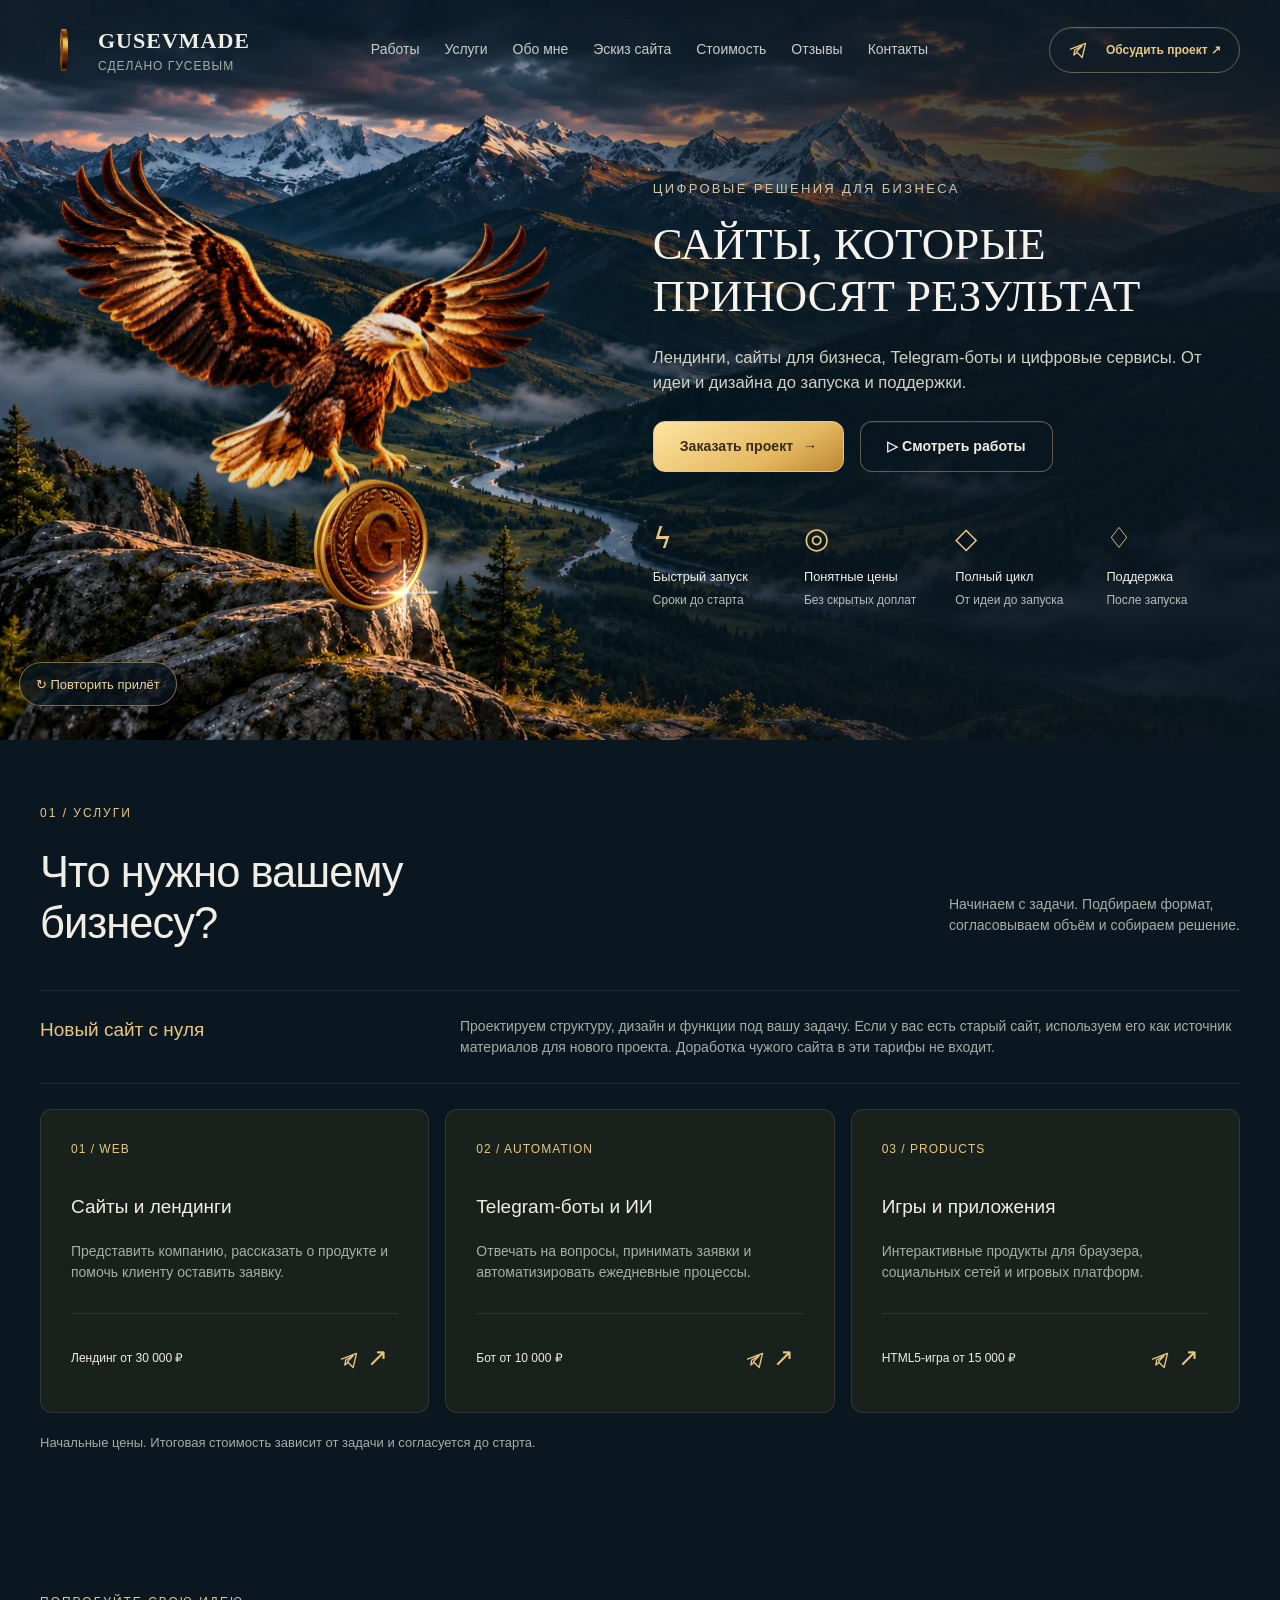
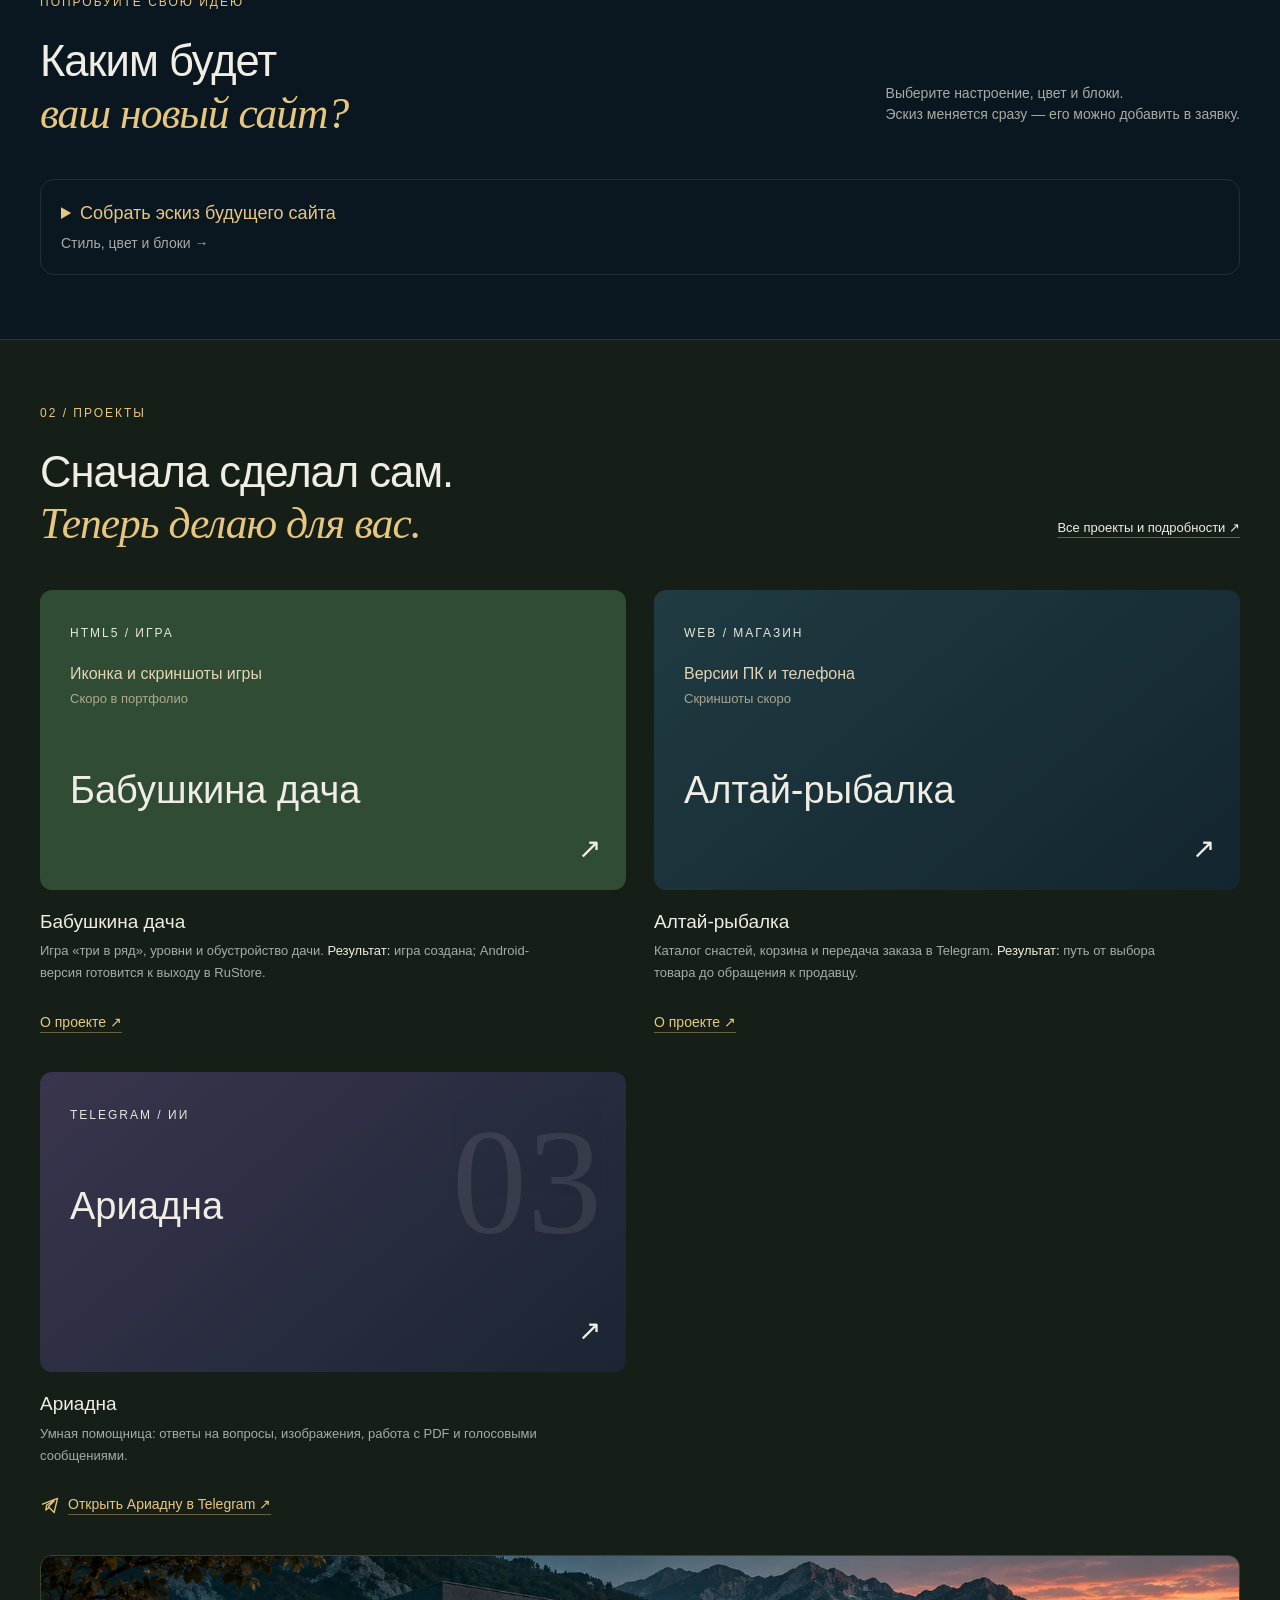
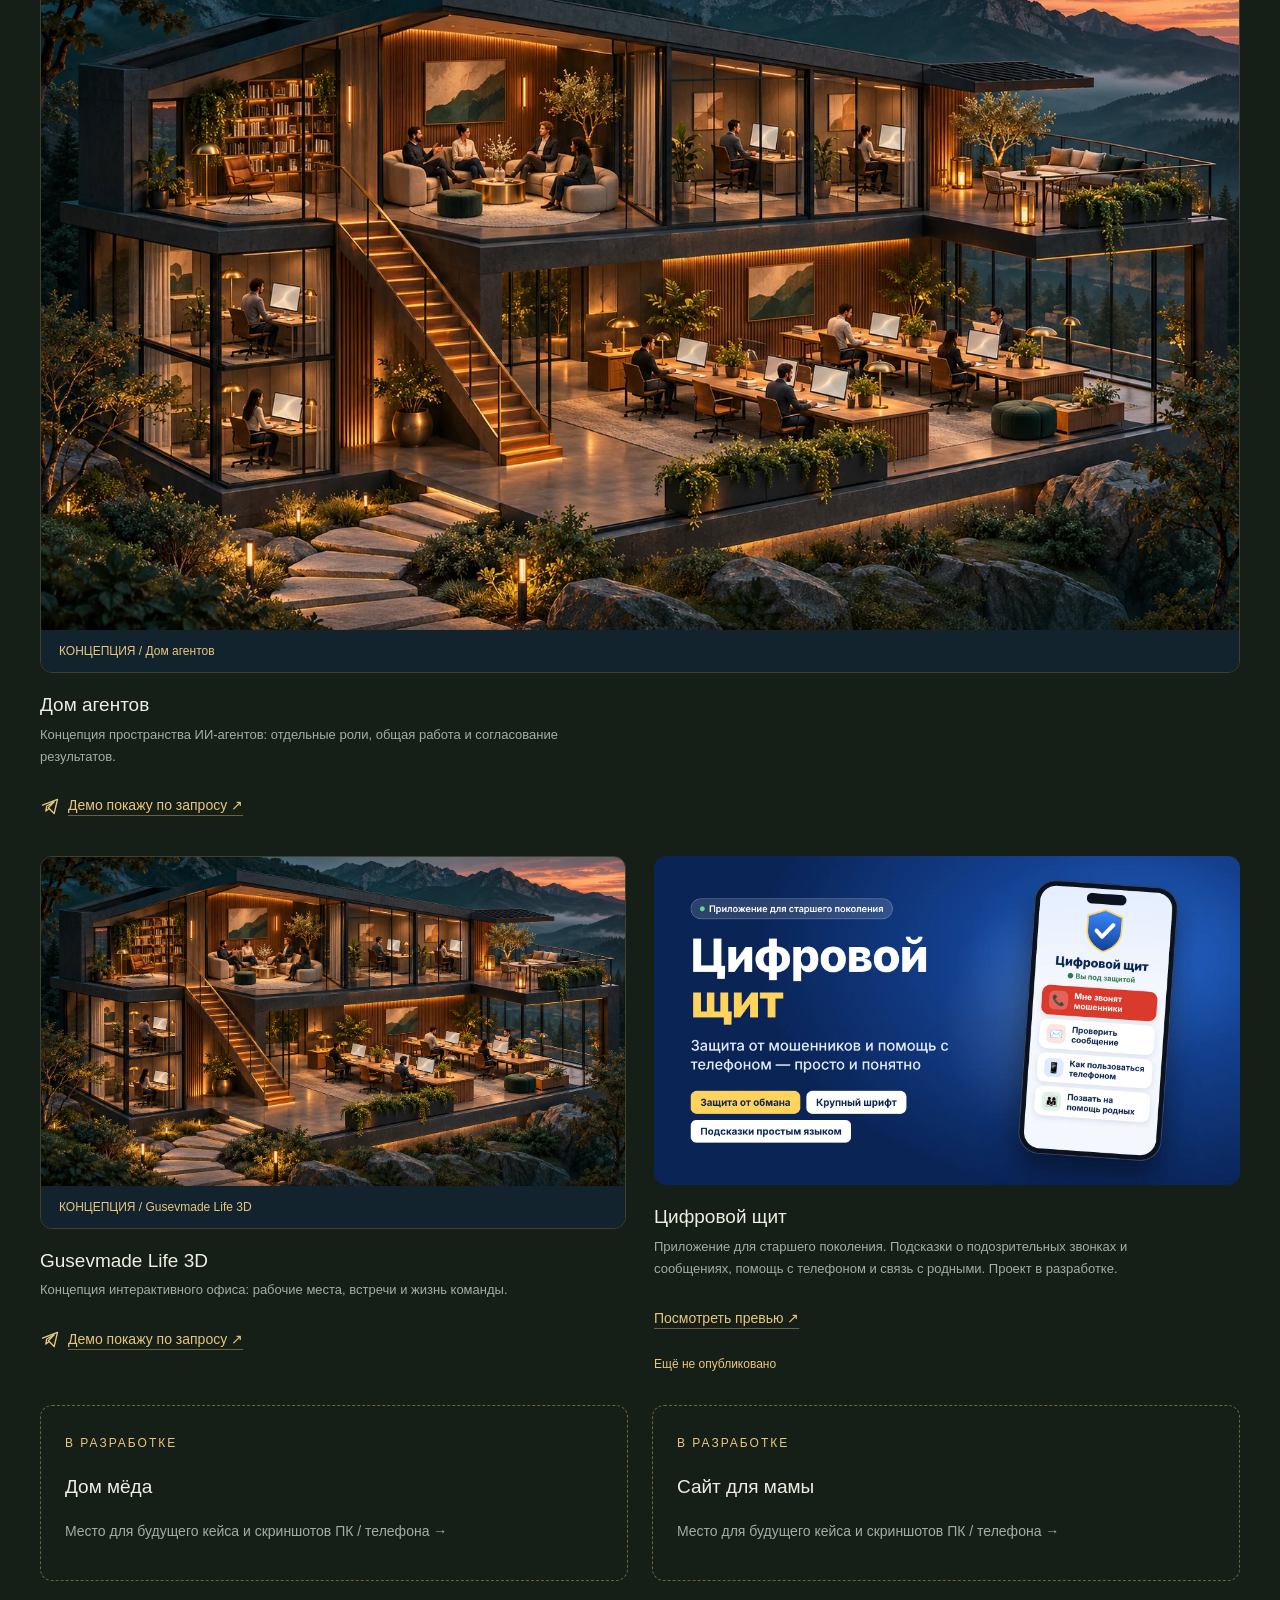
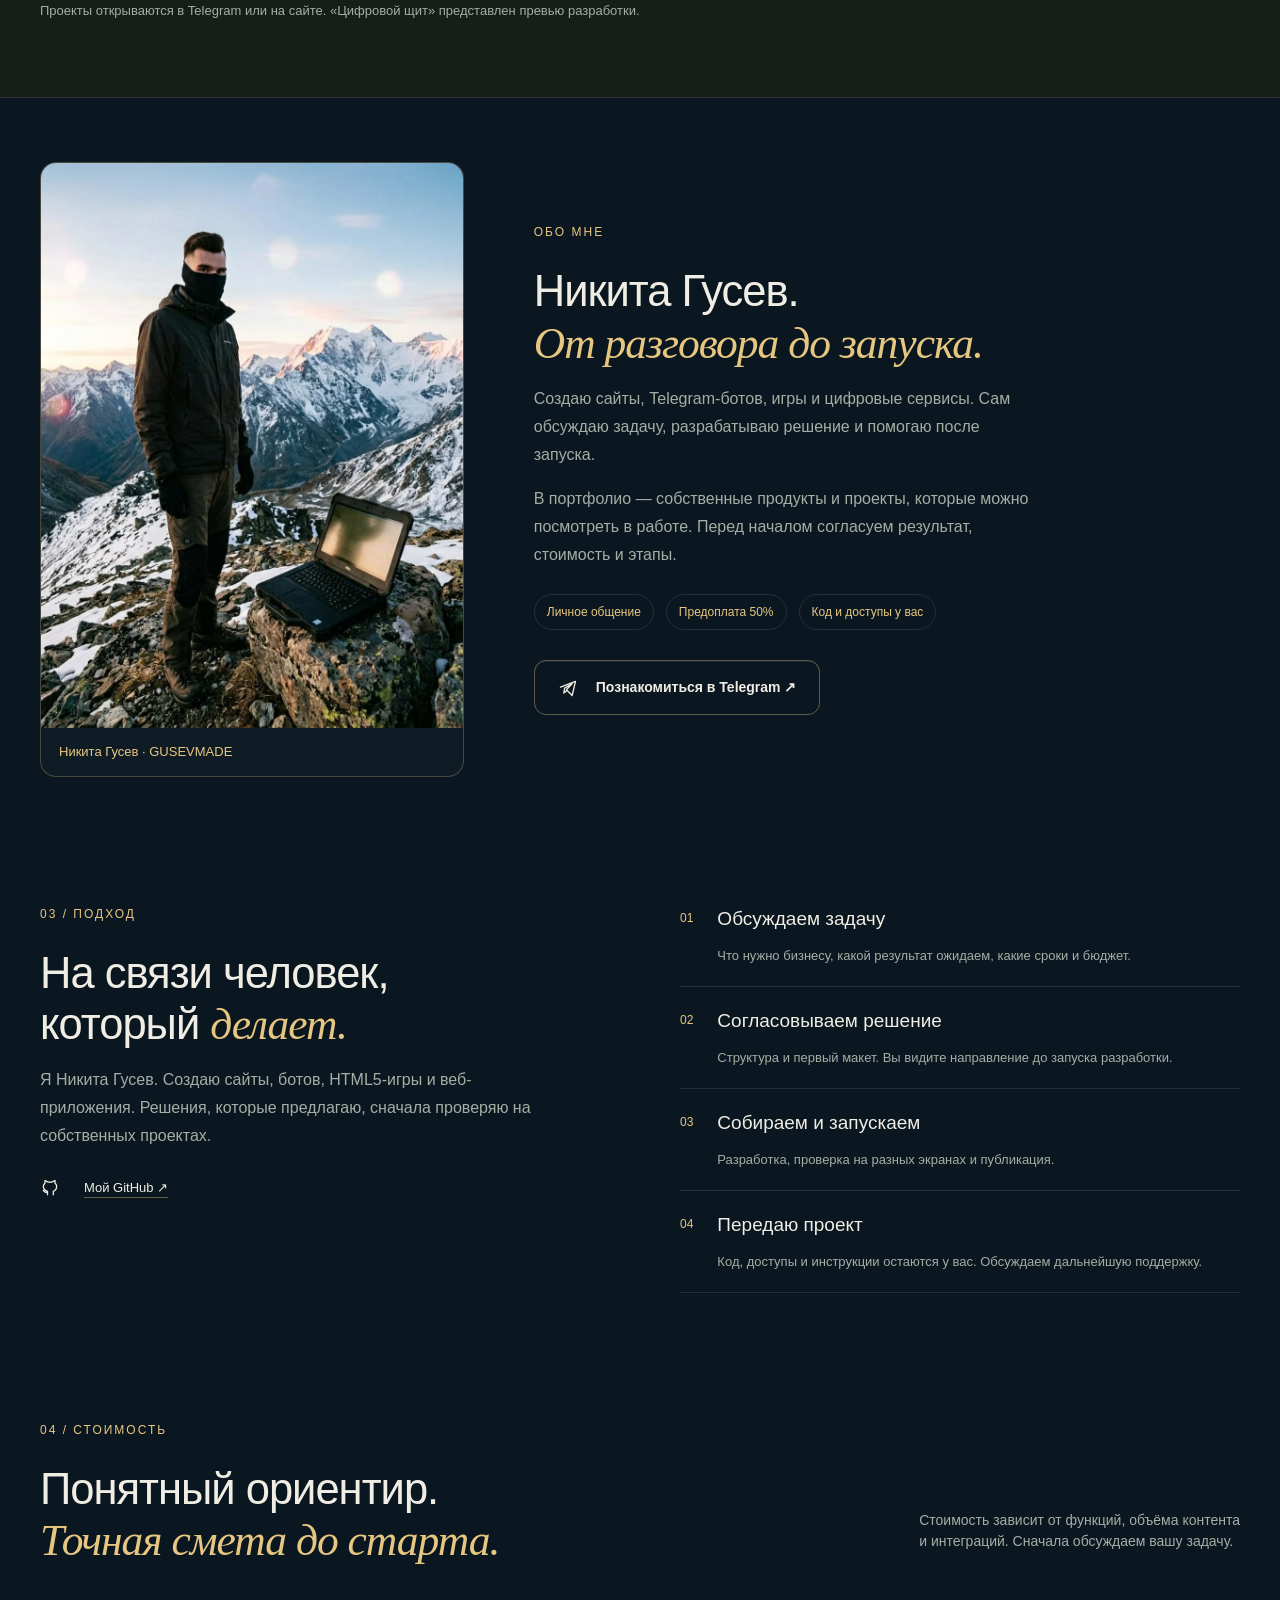
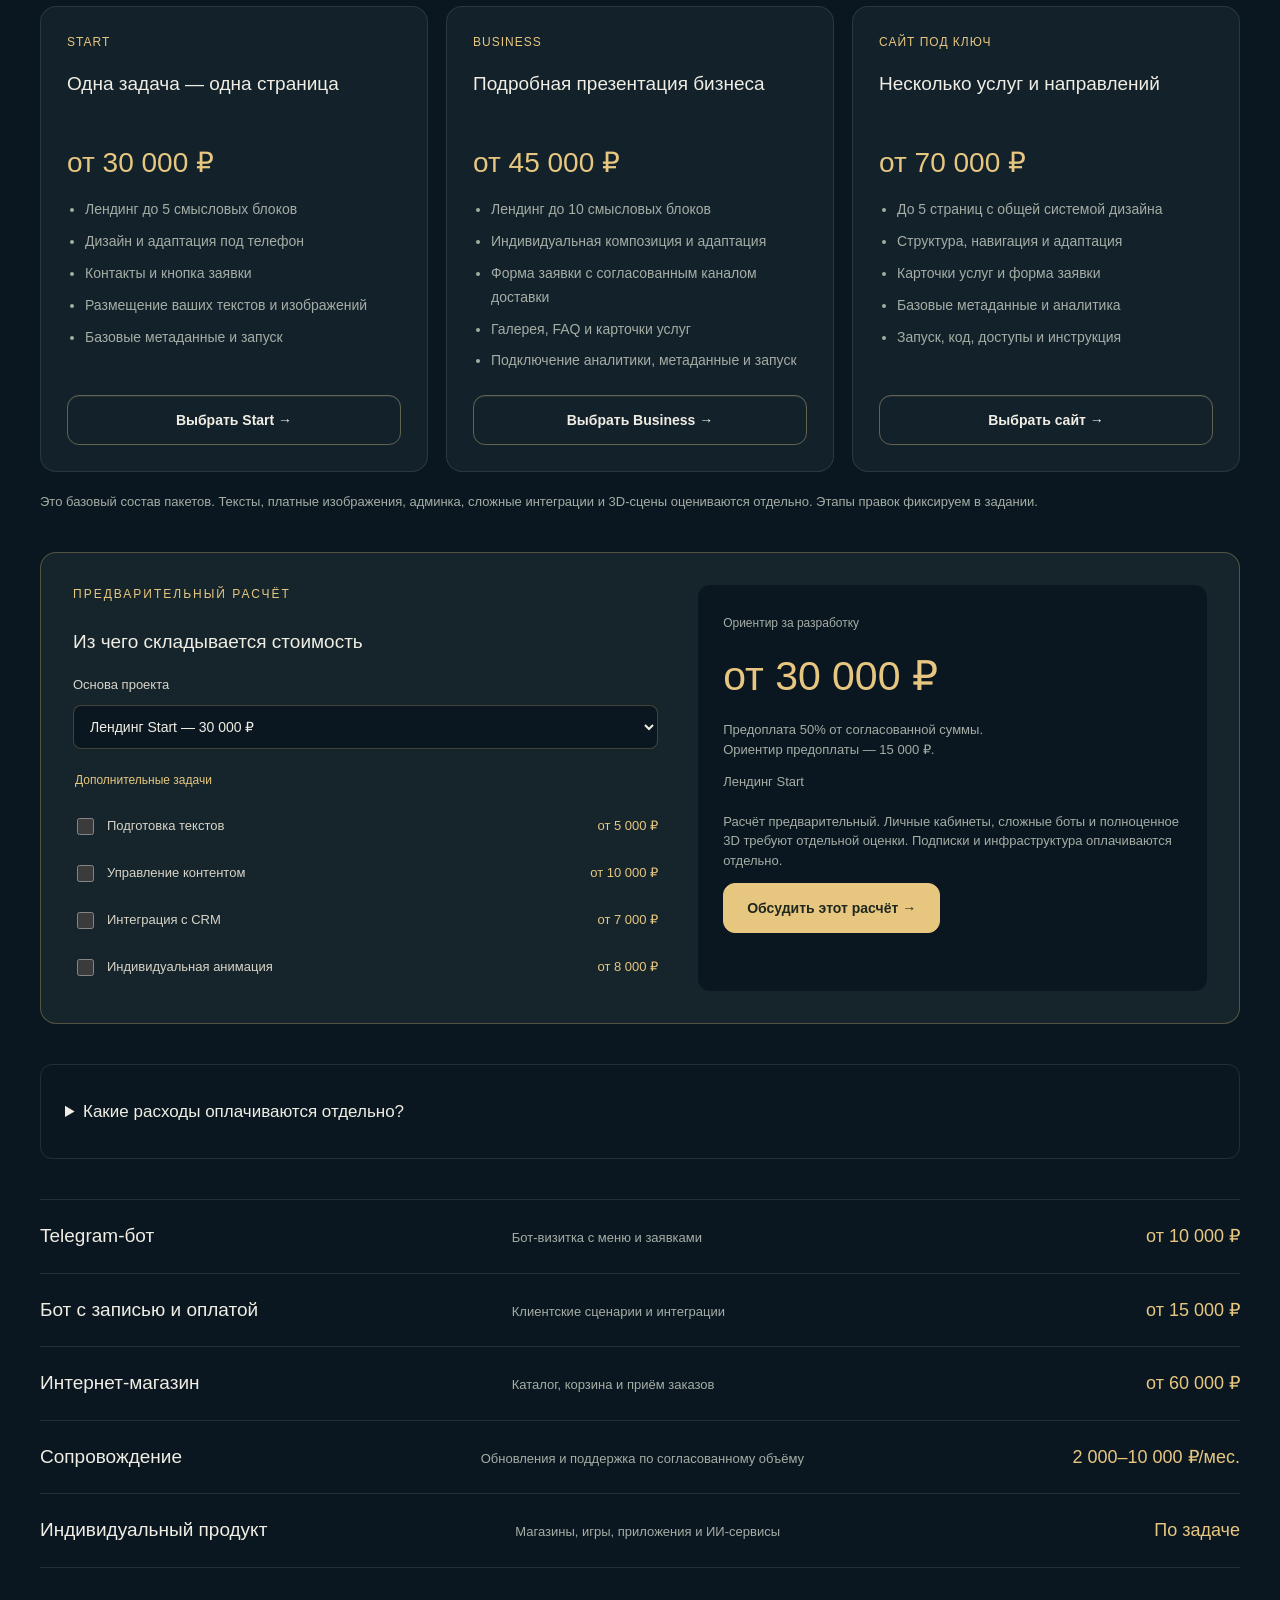
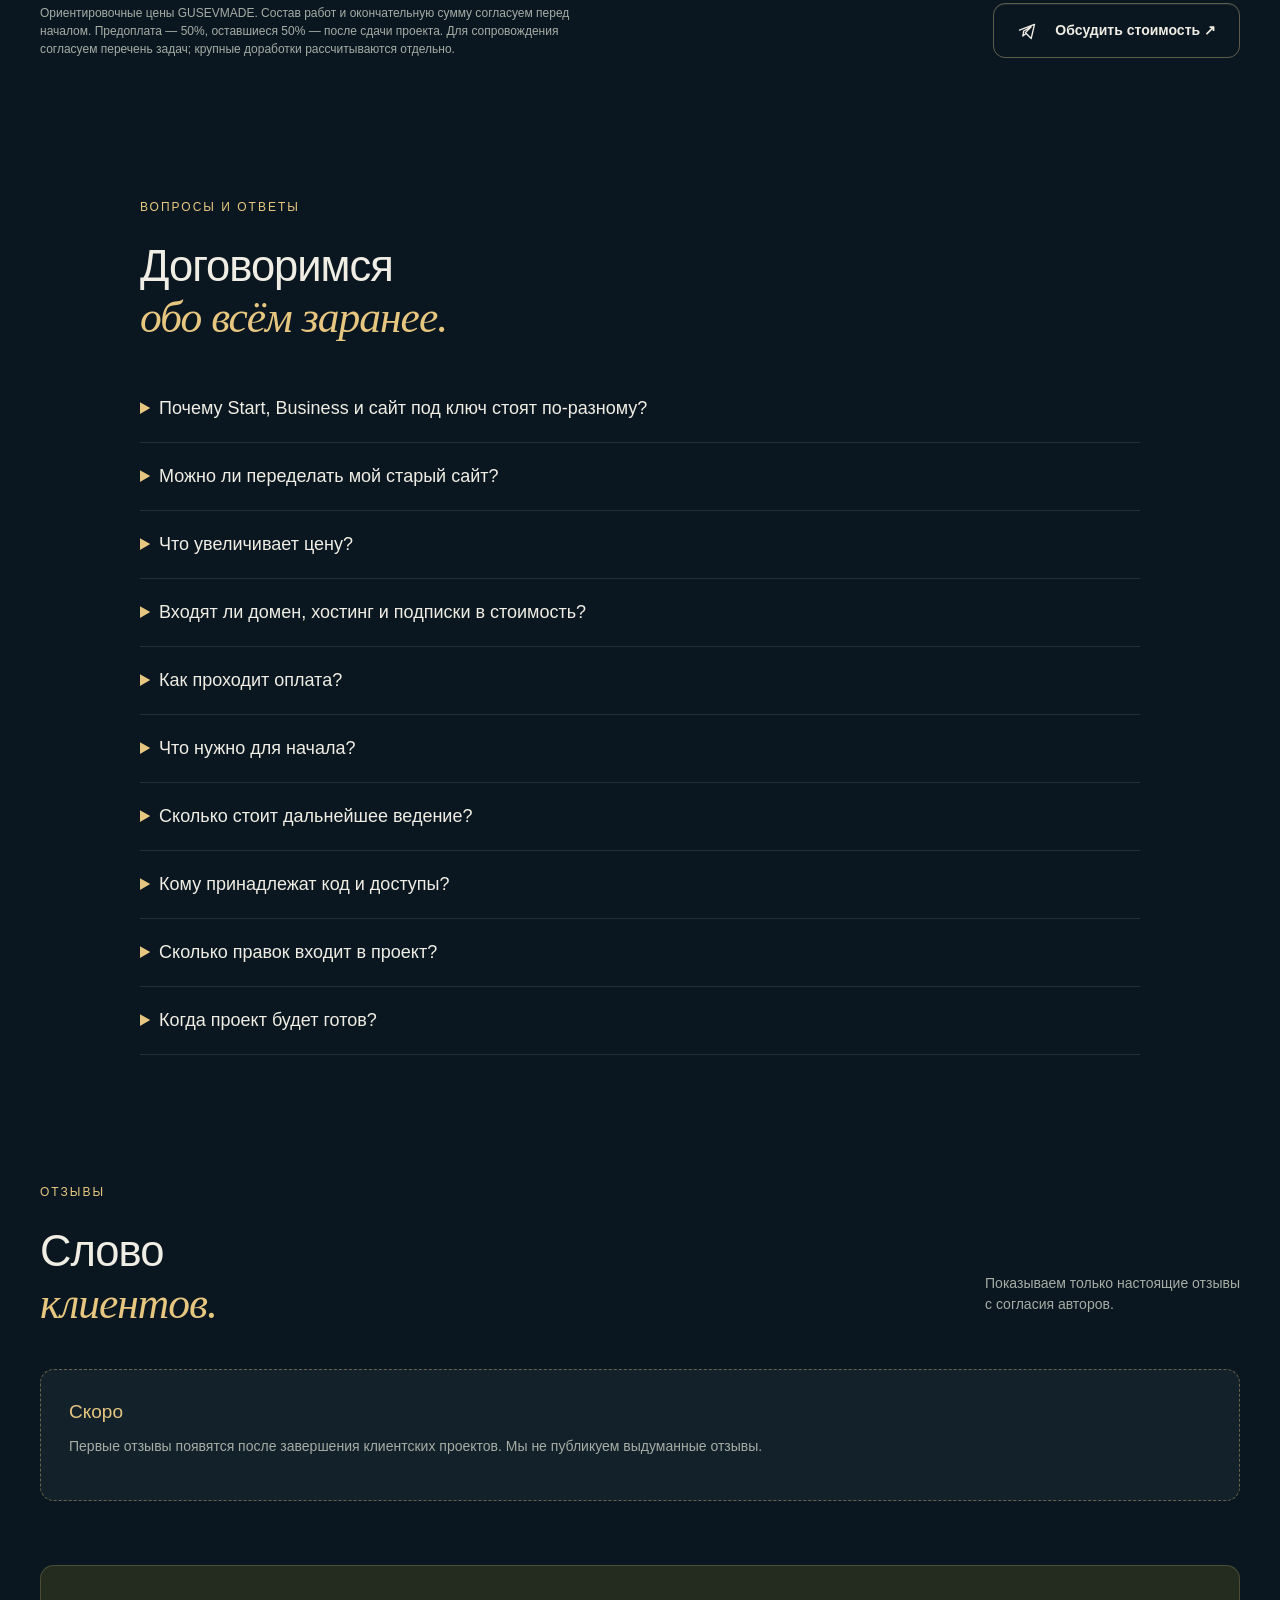
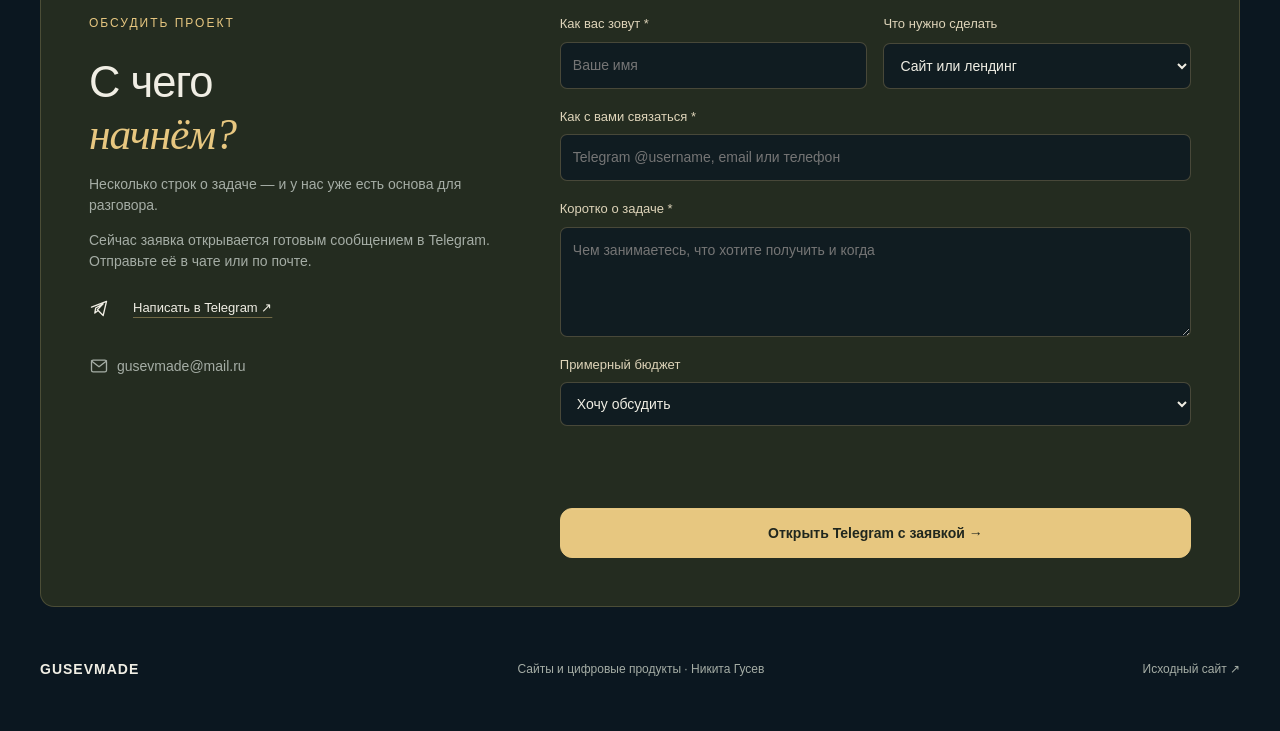
==== index.html @ 4820b105 "Объёмные 3D-монеты: в шапке и у орла (рельеф, металл, отражения) Co-Authored-By: Claude Sonnet 5.5 <" ====
<!doctype html>
<html lang="ru">
<head><meta charset="utf-8"><meta name="viewport" content="width=device-width, initial-scale=1"><title>GUSEVMADE — сайты и цифровые продукты</title><meta name="description" content="Никита Гусев. Сайты, Telegram-боты, игры и цифровые продукты. От идеи до запуска."><link rel="stylesheet" href="style.css"><link rel="preload" as="image" href="assets/hero-landscape.webp"><link rel="preload" as="image" href="assets/rig-left.webp"><link rel="preload" as="image" href="assets/rig-right.webp"><link rel="preload" as="image" href="assets/rig-body.webp"><link rel="preload" as="image" href="assets/rig-coin.webp"></head>
<body id="top">
<header class="container header"><a class="logo" href="#"><span class="mark" aria-hidden="true"><span class="coin-spin"><img src="assets/coin-160.webp" width="80" height="80" alt=""><img src="assets/coin-160.webp" width="80" height="80" alt=""></span></span><span>GUSEVMADE<small>СДЕЛАНО ГУСЕВЫМ</small></span></a><button class="menu-toggle" type="button" aria-controls="main-nav" aria-expanded="false" aria-label="Открыть меню"><span aria-hidden="true">☰</span></button><nav id="main-nav" aria-label="Навигация"><a href="#work">Работы</a><a href="#services">Услуги</a><a href="#about">Обо мне</a><a href="#site-lab">Эскиз сайта</a><a href="#prices">Стоимость</a><a href="#reviews">Отзывы</a><a href="#contact">Контакты</a></nav><a class="button small" href="https://t.me/daspasibog" target="_blank" rel="noopener">Обсудить проект ↗</a></header>
<main>
<section class="cover" aria-labelledby="cover-title">
<div class="cover-stage" id="cover-stage"><div class="flight-scene" role="img" aria-label="Орёл с золотой монетой G: отдельные подвижные крылья"><div class="flight"><img class="rig-wing rig-left" src="assets/rig-left.webp" alt="" aria-hidden="true"><img class="rig-wing rig-right" src="assets/rig-right.webp" alt="" aria-hidden="true"><img class="rig-coin" src="assets/rig-coin.webp" alt="" aria-hidden="true"><img class="rig-body" src="assets/rig-body.webp" alt="" aria-hidden="true"><span class="rig-spark" aria-hidden="true"></span></div></div><button class="cover-replay" id="cover-replay" type="button">↻ Повторить прилёт</button></div>
<div class="cover-copy"><p class="cover-eyebrow">ЦИФРОВЫЕ РЕШЕНИЯ ДЛЯ БИЗНЕСА</p><h1 id="cover-title">Сайты, которые<br>приносят результат</h1><p class="cover-description">Лендинги, сайты для бизнеса, Telegram-боты и цифровые сервисы. От идеи и дизайна до запуска и поддержки.</p><div class="cover-actions"><a class="button gold" href="#contact">Заказать проект <span>→</span></a><a class="button" href="#work">▷ Смотреть работы</a></div><div class="cover-benefits"><div><span>ϟ</span><b>Быстрый запуск</b><small>Сроки до старта</small></div><div><span>◎</span><b>Понятные цены</b><small>Без скрытых доплат</small></div><div><span>◇</span><b>Полный цикл</b><small>От идеи до запуска</small></div><div><span>♢</span><b>Поддержка</b><small>После запуска</small></div></div></div>
</section>
<section class="container section" id="services"><div class="section-heading"><div><p class="eyebrow">01 / УСЛУГИ</p><h2>Что нужно вашему<br>бизнесу?</h2></div><p>Начинаем с задачи. Подбираем формат,<br>согласовываем объём и собираем решение.</p></div><div class="new-build"><h3>Новый сайт с нуля</h3><p>Проектируем структуру, дизайн и функции под вашу задачу. Если у вас есть старый сайт, используем его как источник материалов для нового проекта. Доработка чужого сайта в эти тарифы не входит.</p></div><div class="service-grid"><article><span class="index">01 / WEB</span><h3>Сайты и лендинги</h3><p>Представить компанию, рассказать о продукте и помочь клиенту оставить заявку.</p><div class="service-bottom"><span>Лендинг от 30 000 ₽</span><a href="https://t.me/daspasibog" aria-label="Обсудить сайт">↗</a></div></article><article><span class="index">02 / AUTOMATION</span><h3>Telegram-боты и ИИ</h3><p>Отвечать на вопросы, принимать заявки и автоматизировать ежедневные процессы.</p><div class="service-bottom"><span>Бот от 10 000 ₽</span><a href="https://t.me/daspasibog" aria-label="Обсудить бота">↗</a></div></article><article><span class="index">03 / PRODUCTS</span><h3>Игры и приложения</h3><p>Интерактивные продукты для браузера, социальных сетей и игровых платформ.</p><div class="service-bottom"><span>HTML5-игра от 15 000 ₽</span><a href="https://t.me/daspasibog" aria-label="Обсудить игру">↗</a></div></article></div><p class="note">Начальные цены. Итоговая стоимость зависит от задачи и согласуется до старта.</p></section>
<section class="container section" id="site-lab"><div class="section-heading"><div><p class="eyebrow">ПОПРОБУЙТЕ СВОЮ ИДЕЮ</p><h2>Каким будет<br><em>ваш новый сайт?</em></h2></div><p>Выберите настроение, цвет и блоки.<br>Эскиз меняется сразу — его можно добавить в заявку.</p></div>
<details class="lab-disclosure"><summary>Собрать эскиз будущего сайта <span>Стиль, цвет и блоки →</span></summary><div class="lab-grid"><form id="design-form"><label>Название бизнеса *<input id="design-name" required minlength="2" maxlength="45" placeholder="Например, мастерская мебели"></label><label>Чем вы занимаетесь? *<textarea id="design-task" required minlength="10" maxlength="160" rows="3" placeholder="Например, мебель на заказ из массива"></textarea></label><label>Стиль<select id="design-style"><option value="premium">Сдержанный и премиальный</option><option value="minimal">Светлый и минималистичный</option><option value="bold">Яркий и современный</option></select></label><fieldset><legend>Акцентный цвет</legend><div class="swatches"><label><input type="radio" name="accent" value="gold" checked>Золото</label><label><input type="radio" name="accent" value="blue">Синий</label><label><input type="radio" name="accent" value="green">Зелёный</label></div></fieldset><fieldset><legend>Что показать на странице?</legend><label class="check-option"><input type="checkbox" name="section" value="services" checked>Услуги</label><label class="check-option"><input type="checkbox" name="section" value="gallery" checked>Работы</label><label class="check-option"><input type="checkbox" name="section" value="about">О компании</label></fieldset><button class="button gold" type="submit">Добавить эскиз в заявку →</button><p class="note">Эскиз на основе готовых композиций. Индивидуальный дизайн разрабатываем после обсуждения задачи.</p></form>
<div class="preview-area"><div class="preview-toolbar"><span>ПРЕДПРОСМОТР</span><div role="group" aria-label="Размер эскиза"><button type="button" data-device="desktop" aria-pressed="true">ПК</button><button type="button" data-device="mobile" aria-pressed="false">Телефон</button></div></div><div class="mini-site premium" id="mini-site"><div class="mini-nav"><strong id="mini-brand">Ваш бренд</strong><span>Услуги · Контакты</span></div><div class="mini-hero"><div><span class="mini-tag">СОЗДАНО ДЛЯ ВАС</span><h3 id="mini-title">Создаём решения для вашего дома</h3><p>Ваш подход, ваши преимущества и понятный следующий шаг для клиента.</p><span class="mini-cta">Обсудить задачу ↗</span></div><div class="mini-sculpture" aria-hidden="true"><span></span><span></span><span></span></div></div><div id="mini-services" class="mini-section"><h4>Наши услуги</h4><div class="mini-cards"><span>Идея и подход</span><span>Детали проекта</span><span>Готовое решение</span></div></div><div id="mini-gallery" class="mini-section"><h4>Избранные работы</h4><div class="mini-gallery"><span></span><span></span></div></div><div id="mini-about" class="mini-section" hidden><h4>О компании</h4><p>Здесь будет ваша история, команда и принципы работы.</p></div><div class="mini-footer">Давайте обсудим вашу идею ↗</div></div><p class="note">Это демонстрационный эскиз. Названия и блоки используются для выбора направления дизайна.</p></div></div></details></section><section class="section work-section" id="work"><div class="container"><div class="section-heading"><div><p class="eyebrow">02 / ПРОЕКТЫ</p><h2>Сначала сделал сам.<br><em>Теперь делаю для вас.</em></h2></div><a class="text-link" href="projects.html">Все проекты и подробности ↗</a></div><div class="project-grid"><article class="project"><a class="project-art garden" href="projects.html#dacha"><span class="project-type">HTML5 / ИГРА</span><span class="asset-await">Иконка и скриншоты игры<br><small>Скоро в портфолио</small></span><strong>Бабушкина дача</strong><span class="project-open">↗</span></a><h3>Бабушкина дача</h3><p>Игра «три в ряд», уровни и обустройство дачи. <strong class="result-label">Результат:</strong> игра создана; Android-версия готовится к выходу в RuStore.</p><a class="project-link" href="projects.html#dacha">О проекте ↗</a></article><article class="project"><a class="project-art fishing" href="projects.html#fishing"><span class="project-type">WEB / МАГАЗИН</span><span class="asset-await">Версии ПК и телефона<br><small>Скриншоты скоро</small></span><strong>Алтай-рыбалка</strong><span class="project-open">↗</span></a><h3>Алтай-рыбалка</h3><p>Каталог снастей, корзина и передача заказа в Telegram. <strong class="result-label">Результат:</strong> путь от выбора товара до обращения к продавцу.</p><a class="project-link" href="projects.html#fishing">О проекте ↗</a></article><article class="project"><a class="project-art ariadna" href="https://t.me/ariadna_pomoshnica_bot" target="_blank" rel="noopener"><span class="project-type">TELEGRAM / ИИ</span><span class="project-number" aria-hidden="true">03</span><strong>Ариадна</strong><span class="project-open">↗</span></a><h3>Ариадна</h3><p>Умная помощница: ответы на вопросы, изображения, работа с PDF и голосовыми сообщениями.</p><a class="project-link" href="https://t.me/ariadna_pomoshnica_bot" target="_blank" rel="noopener">Открыть Ариадну в Telegram ↗</a></article><article class="project office-project"><a class="office-art" href="https://t.me/daspasibog?text=Хочу%20посмотреть%20демо%20офиса%20агентов" target="_blank" rel="noopener"><img src="assets/office-house.webp" width="1672" height="941" loading="lazy" alt="Концепт дома агентов: двухэтажный офис в горах, кабинеты, переговорная и персонажи"><span>КОНЦЕПЦИЯ / Дом агентов</span></a><h3>Дом агентов</h3><p>Концепция пространства ИИ-агентов: отдельные роли, общая работа и согласование результатов.</p><a class="project-link" href="https://t.me/daspasibog?text=Хочу%20посмотреть%20демо%20офиса%20агентов" target="_blank" rel="noopener">Демо покажу по запросу ↗</a></article><article class="project"><a class="office-art" href="https://t.me/daspasibog?text=Хочу%20посмотреть%20демо%20офиса%20агентов" target="_blank" rel="noopener"><img src="assets/office-house.webp" width="1672" height="941" loading="lazy" alt="Концепт дома агентов: двухэтажный офис в горах, кабинеты, переговорная и персонажи"><span>КОНЦЕПЦИЯ / Gusevmade Life 3D</span></a><h3>Gusevmade Life 3D</h3><p>Концепция интерактивного офиса: рабочие места, встречи и жизнь команды.</p><a class="project-link" href="https://t.me/daspasibog?text=Хочу%20посмотреть%20демо%20офиса%20агентов" target="_blank" rel="noopener">Демо покажу по запросу ↗</a></article><article class="project"><a class="shield-preview" href="assets/digital-shield.webp" target="_blank" rel="noopener" aria-label="Открыть превью Цифрового щита"><img src="assets/digital-shield.webp" width="1920" height="1080" decoding="async" alt="Цифровой щит — приложение для старшего поколения. Превью с проверкой сообщений, помощью с телефоном и связью с родными."></a><h3>Цифровой щит</h3><p>Приложение для старшего поколения. Подсказки о подозрительных звонках и сообщениях, помощь с телефоном и связь с родными. Проект в разработке.</p><a class="project-link" href="assets/digital-shield.webp" target="_blank" rel="noopener">Посмотреть превью ↗</a><span class="project-status">Ещё не опубликовано</span></article></div><div class="upcoming-projects"><a href="projects.html#honey"><span>В РАЗРАБОТКЕ</span><h3>Дом мёда</h3><p>Место для будущего кейса и скриншотов ПК / телефона →</p></a><a href="projects.html#family"><span>В РАЗРАБОТКЕ</span><h3>Сайт для мамы</h3><p>Место для будущего кейса и скриншотов ПК / телефона →</p></a></div><p class="note">Проекты открываются в Telegram или на сайте. «Цифровой щит» представлен превью разработки.</p></div></section>
<section class="container section person" id="about"><figure class="author-portrait"><img src="assets/nikita-gusev.webp" width="896" height="1200" loading="lazy" decoding="async" alt="Никита Гусев в горах, рядом ноутбук на скале"><figcaption>Никита Гусев · GUSEVMADE</figcaption></figure><div><p class="eyebrow">ОБО МНЕ</p><h2>Никита Гусев.<br><em>От разговора до запуска.</em></h2><p class="lead">Создаю сайты, Telegram-ботов, игры и цифровые сервисы. Сам обсуждаю задачу, разрабатываю решение и помогаю после запуска.</p><p class="lead">В портфолио — собственные продукты и проекты, которые можно посмотреть в работе. Перед началом согласуем результат, стоимость и этапы.</p><div class="person-facts"><span>Личное общение</span><span>Предоплата 50%</span><span>Код и доступы у вас</span></div><a class="button" href="https://t.me/daspasibog" target="_blank" rel="noopener">Познакомиться в Telegram ↗</a></div></section><section class="container section about" id="approach"><div><p class="eyebrow">03 / ПОДХОД</p><h2>На связи человек,<br>который <em>делает.</em></h2><p class="lead">Я Никита Гусев. Создаю сайты, ботов, HTML5-игры и веб-приложения. Решения, которые предлагаю, сначала проверяю на собственных проектах.</p><a class="text-link" href="https://github.com/nikita0071007" target="_blank" rel="noopener">Мой GitHub ↗</a></div><ol class="steps"><li><span>01</span><div><h3>Обсуждаем задачу</h3><p>Что нужно бизнесу, какой результат ожидаем, какие сроки и бюджет.</p></div></li><li><span>02</span><div><h3>Согласовываем решение</h3><p>Структура и первый макет. Вы видите направление до запуска разработки.</p></div></li><li><span>03</span><div><h3>Собираем и запускаем</h3><p>Разработка, проверка на разных экранах и публикация.</p></div></li><li><span>04</span><div><h3>Передаю проект</h3><p>Код, доступы и инструкции остаются у вас. Обсуждаем дальнейшую поддержку.</p></div></li></ol></section>
<section class="container section pricing" id="prices"><div class="section-heading"><div><p class="eyebrow">04 / СТОИМОСТЬ</p><h2>Понятный ориентир.<br><em>Точная смета до старта.</em></h2></div><p>Стоимость зависит от функций, объёма контента<br>и интеграций. Сначала обсуждаем вашу задачу.</p></div>
<div class="package-grid">
<article><span class="index">START</span><h3>Одна задача — одна страница</h3><strong>от 30 000 ₽</strong><ul><li>Лендинг до 5 смысловых блоков</li><li>Дизайн и адаптация под телефон</li><li>Контакты и кнопка заявки</li><li>Размещение ваших текстов и изображений</li><li>Базовые метаданные и запуск</li></ul><button type="button" class="button" data-package="start">Выбрать Start →</button></article>
<article><span class="index">BUSINESS</span><h3>Подробная презентация бизнеса</h3><strong>от 45 000 ₽</strong><ul><li>Лендинг до 10 смысловых блоков</li><li>Индивидуальная композиция и адаптация</li><li>Форма заявки с согласованным каналом доставки</li><li>Галерея, FAQ и карточки услуг</li><li>Подключение аналитики, метаданные и запуск</li></ul><button type="button" class="button" data-package="business">Выбрать Business →</button></article>
<article><span class="index">САЙТ ПОД КЛЮЧ</span><h3>Несколько услуг и направлений</h3><strong>от 70 000 ₽</strong><ul><li>До 5 страниц с общей системой дизайна</li><li>Структура, навигация и адаптация</li><li>Карточки услуг и форма заявки</li><li>Базовые метаданные и аналитика</li><li>Запуск, код, доступы и инструкция</li></ul><button type="button" class="button" data-package="site">Выбрать сайт →</button></article></div>
<p class="note">Это базовый состав пакетов. Тексты, платные изображения, админка, сложные интеграции и 3D-сцены оцениваются отдельно. Этапы правок фиксируем в задании.</p>
<div class="estimate-panel" id="estimate"><div><p class="eyebrow">ПРЕДВАРИТЕЛЬНЫЙ РАСЧЁТ</p><h3>Из чего складывается стоимость</h3><label>Основа проекта<select id="estimate-package"><option value="start">Лендинг Start — 30 000 ₽</option><option value="business">Лендинг Business — 45 000 ₽</option><option value="site">Сайт под ключ — 70 000 ₽</option><option value="shop">Интернет-магазин — 60 000 ₽</option></select></label><fieldset><legend>Дополнительные задачи</legend><label class="check-option"><input type="checkbox" name="extra" value="texts" data-price="5000">Подготовка текстов <span>от 5 000 ₽</span></label><label class="check-option"><input type="checkbox" name="extra" value="cms" data-price="10000">Управление контентом <span>от 10 000 ₽</span></label><label class="check-option"><input type="checkbox" name="extra" value="crm" data-price="7000">Интеграция с CRM <span>от 7 000 ₽</span></label><label class="check-option"><input type="checkbox" name="extra" value="motion" data-price="8000">Индивидуальная анимация <span>от 8 000 ₽</span></label></fieldset></div><div class="estimate-result"><span>Ориентир за разработку</span><output id="estimate-total" aria-live="polite">от 30 000 ₽</output><p>Предоплата 50% от согласованной суммы.<br><span id="estimate-deposit">Ориентир предоплаты — 15 000 ₽.</span></p><p id="estimate-lines"></p><p class="note">Расчёт предварительный. Личные кабинеты, сложные боты и полноценное 3D требуют отдельной оценки. Подписки и инфраструктура оплачиваются отдельно.</p><button class="button gold" id="use-estimate" type="button">Обсудить этот расчёт →</button></div></div>
<details class="platform-cost"><summary>Какие расходы оплачиваются отдельно?</summary><p>Домен, хостинг и подписки сервисов не входят в разработку. Если выбираем конструктор, добавляется его подписка. Подход и все регулярные расходы согласуем до старта.</p><a class="text-link" href="https://tilda.cc/ru/pricing/" target="_blank" rel="noopener">Тарифы Tilda на официальном сайте ↗</a></details>
<div class="price-table"><div><h3>Telegram-бот</h3><p>Бот-визитка с меню и заявками</p><strong>от 10 000 ₽</strong></div><div><h3>Бот с записью и оплатой</h3><p>Клиентские сценарии и интеграции</p><strong>от 15 000 ₽</strong></div><div><h3>Интернет-магазин</h3><p>Каталог, корзина и приём заказов</p><strong>от 60 000 ₽</strong></div><div><h3>Сопровождение</h3><p>Обновления и поддержка по согласованному объёму</p><strong>2 000–10 000 ₽/мес.</strong></div><div><h3>Индивидуальный продукт</h3><p>Магазины, игры, приложения и ИИ-сервисы</p><strong>По задаче</strong></div></div><div class="price-footer"><p>Ориентировочные цены GUSEVMADE. Состав работ и окончательную сумму согласуем перед началом. Предоплата — 50%, оставшиеся 50% — после сдачи проекта. Для сопровождения согласуем перечень задач; крупные доработки рассчитываются отдельно.</p><a class="button" href="https://t.me/daspasibog" target="_blank" rel="noopener">Обсудить стоимость ↗</a></div>
</section><section class="container section faq" id="faq"><p class="eyebrow">ВОПРОСЫ И ОТВЕТЫ</p><h2>Договоримся<br><em>обо всём заранее.</em></h2>
<details><summary>Почему Start, Business и сайт под ключ стоят по-разному?</summary><p>Start решает одну задачу на небольшой странице. Business включает больше блоков и настройку заявок и аналитики. Сайт под ключ состоит из нескольких страниц и требует дополнительной работы над структурой, навигацией и контентом. Подробный состав указан в карточках тарифов.</p></details><details><summary>Можно ли переделать мой старый сайт?</summary><p>Моя специализация — создание новых сайтов с нуля. Старый сайт можно использовать как источник текстов и материалов. Новую структуру и дизайн разрабатываем под актуальные задачи; перенос контента и адресов согласуем отдельно.</p></details><details><summary>Что увеличивает цену?</summary><p>Количество страниц, подготовка текстов, админка, каталог, оплата, интеграции, сложная анимация и 3D. До старта составляем перечень работ. Калькулятор даёт первоначальный ориентир; окончательная смета формируется по заданию.</p></details><details><summary>Входят ли домен, хостинг и подписки в стоимость?</summary><p>Эти расходы рассчитываются отдельно. До запуска согласуем платформу, тариф размещения и необходимые сервисы. Для конструктора учитываем его подписку, для сайта на коде — выбранный хостинг и используемые внешние сервисы.</p></details><details><summary>Как проходит оплата?</summary><p>После согласования задачи и стоимости вносится предоплата 50%. Оставшиеся 50% оплачиваются после сдачи проекта.</p></details>
<details><summary>Что нужно для начала?</summary><p>Расскажите о бизнесе, задаче и желаемых сроках. Если есть тексты, фотографии, фирменный стиль или примеры сайтов — пришлите их. Состав необходимых материалов определим вместе.</p></details>
<details><summary>Сколько стоит дальнейшее ведение?</summary><p>Ориентир — 2 000–10 000 ₽ в месяц. Стоимость зависит от частоты обновлений и объёма поддержки. Перечень задач согласуем заранее. Новые разделы и сложные функции оцениваются отдельно.</p></details>
<details><summary>Кому принадлежат код и доступы?</summary><p>После сдачи проекта передаю вам код, доступы и инструкции по работе с сайтом.</p></details>
<details><summary>Сколько правок входит в проект?</summary><p>Количество этапов согласования и объём правок фиксируем перед началом. Если задача меняется в процессе, сначала обсуждаем влияние на стоимость и сроки.</p></details>
<details><summary>Когда проект будет готов?</summary><p>Срок зависит от функций, объёма контента и интеграций. До начала работ согласуем этапы и дату сдачи.</p></details></section>
<section class="container section reviews" id="reviews"><div class="section-heading"><div><p class="eyebrow">ОТЗЫВЫ</p><h2>Слово<br><em>клиентов.</em></h2></div><p>Показываем только настоящие отзывы<br>с согласия авторов.</p></div><div id="reviews-list" class="reviews-list"><article class="review-soon"><h3>Скоро</h3><p>Первые отзывы появятся после завершения клиентских проектов. Мы не публикуем выдуманные отзывы.</p></article></div></section>
<section class="container contact request-section" id="contact"><div><p class="eyebrow">ОБСУДИТЬ ПРОЕКТ</p><h2>С чего<br><em>начнём?</em></h2><p>Несколько строк о задаче — и у нас уже есть основа для разговора.</p><p id="selection-status" role="status" aria-live="polite"></p><p id="delivery-note">Сейчас заявка открывается готовым сообщением в Telegram. Отправьте её в чате или по почте.</p><a class="text-link" href="https://t.me/daspasibog" target="_blank" rel="noopener">Написать в Telegram ↗</a><p><a href="mailto:gusevmade@mail.ru">gusevmade@mail.ru</a></p></div>
<form id="project-form"><div class="form-row"><label>Как вас зовут *<input name="name" required maxlength="80" autocomplete="name" placeholder="Ваше имя"></label><label>Что нужно сделать<select name="service"><option>Сайт или лендинг</option><option>Telegram-бот</option><option>Игра или приложение</option><option>ИИ и автоматизация</option><option>Сопровождение</option><option>Помогите определиться</option></select></label></div><label>Как с вами связаться *<input name="contact" required minlength="3" maxlength="160" autocomplete="email" placeholder="Telegram @username, email или телефон"></label><label>Коротко о задаче *<textarea name="task" required minlength="10" maxlength="1500" rows="4" placeholder="Чем занимаетесь, что хотите получить и когда"></textarea></label><label>Примерный бюджет<select name="budget"><option>Хочу обсудить</option><option>До 30 000 ₽</option><option>30 000–50 000 ₽</option><option>50 000–100 000 ₽</option><option>От 100 000 ₽</option><option>Сопровождение 2 000–10 000 ₽/мес.</option></select></label><label class="honeypot" aria-hidden="true">Ваш сайт<input name="website" tabindex="-1" autocomplete="off"></label><div id="anti-spam"></div><p id="delivery-status" role="status" aria-live="polite"></p><button id="submit-lead" class="button gold" type="submit">Открыть Telegram с заявкой →</button><div id="brief-result" hidden><label>Ваша заявка<textarea id="brief-text" readonly rows="7"></textarea></label><div class="brief-actions"><button class="button" type="button" id="copy-brief">Скопировать</button><a id="send-telegram" class="button gold" href="https://t.me/daspasibog" target="_blank" rel="noopener">Открыть Telegram ↗</a><a id="send-email" class="button" href="mailto:gusevmade@mail.ru">Отправить по почте ↗</a></div><p id="brief-status" role="status" aria-live="polite">Проверьте текст и отправьте заявку в выбранном приложении.</p></div><noscript><p>Для подготовки заявки включите JavaScript или напишите напрямую в Telegram.</p></noscript></form></section>
</main><footer class="container"><a class="logo" href="#">GUSEVMADE</a><span>Сайты и цифровые продукты · Никита Гусев</span><a href="https://gusevmade.ru/">Исходный сайт ↗</a></footer>
<a class="mobile-order button gold" href="#contact">Заказать проект <span aria-hidden="true">→</span></a><a class="back-top" href="#top" aria-label="Наверх">↑<span>Наверх</span></a><script src="app.js"></script><script src="eagle3d.js" defer></script><script src="coin-header.js" defer></script></body></html>
---- style.css ----
:root { color-scheme: dark; --bg: #111714; --panel: #19211c; --text: #f0eee4; --muted: #a5ada5; --gold: #e7c780; --line: #ffffff19; }
* { box-sizing: border-box; }
html { scroll-behavior: smooth; scroll-padding-top: 30px; }
body { margin: 0; background: var(--bg); color: var(--text); font-family: Arial, Helvetica, sans-serif; line-height: 1.5; }
a { color: inherit; text-decoration: none; }
a:focus-visible { outline: 2px solid var(--gold); outline-offset: 6px; }
.container { width: min(1280px, calc(100% - 80px)); margin-inline: auto; }
.header { display: flex; align-items: center; justify-content: space-between; gap: 24px; padding-block: 28px; border-bottom: 1px solid var(--line); }
.logo { display: flex; gap: 12px; align-items: center; font-size: 22px; font-weight: 700; letter-spacing: 1px; }
.logo small { display: block; font-size: 12px; font-weight: 400; letter-spacing: 2.5px; color: var(--muted); }
.mark { display: grid; place-items: center; width: 43px; height: 43px; border: 1px solid var(--gold); border-radius: 50%; color: var(--gold); font: 32px Georgia, serif; flex-shrink: 0; }
nav { display: flex; flex-wrap: wrap; gap: 25px; font-size: 13px; color: #c7cdc6; }
nav a:hover, .text-link:hover { color: var(--gold); }
.button { display: inline-flex; justify-content: center; align-items: center; gap: 35px; padding: 16px 23px; border: 1px solid #d9c68b66; border-radius: 7px; font-size: 14px; font-weight: 600; transition: background .2s; }
.button:hover { background: #d9c68b20; }
.button.gold { background: var(--gold); color: #20271e; border-color: var(--gold); }
.button.gold:hover { background: #f2dca4; }
.small { padding: 12px 18px; font-size: 12px; }
.intro { display: grid; grid-template-columns: 1.05fr 1fr; align-items: center; gap: 48px; padding-block: 72px 56px; }
.intro > * { min-width: 0; }
.eyebrow { color: var(--gold); font-size: 12px; letter-spacing: 2px; display: flex; align-items: center; gap: 10px; margin: 0 0 25px; }
.eyebrow > span { width: 6px; height: 6px; border-radius: 50%; background: var(--gold); }
h1 { font-size: clamp(36px, 4.4vw, 64px); line-height: 1.1; letter-spacing: -2px; font-weight: 500; margin: 0 0 27px; }
em { font-family: Georgia, serif; font-weight: 400; color: var(--gold); }
.lead { color: var(--muted); font-size: 16px; line-height: 1.75; max-width: 500px; }
.actions { display: flex; flex-wrap: wrap; align-items: center; gap: 27px; margin-top: 30px; }
.text-link { font-size: 13px; display: inline-flex; gap: 16px; align-items: center; }
.signature { margin-top: 36px; font-size: 12px; color: var(--muted); }
.signature span { padding-inline: 8px; color: var(--gold); }
.art { margin: 0; padding: 14px; border: 1px solid var(--line); border-radius: 16px; background: #1b231b; transform: rotate(1.5deg); }
.art img { display: block; width: 100%; height: auto; border-radius: 9px; }
.art figcaption { display: flex; flex-wrap: wrap; gap: 10px; justify-content: space-between; font-size: 12px; letter-spacing: 1px; padding: 18px 3px 3px; color: var(--muted); }
.art figcaption span:first-child { color: var(--gold); }
.principles { display: grid; grid-template-columns: repeat(3, 1fr); border-block: 1px solid var(--line); padding-block: 23px; gap: 20px; font-size: 13px; }
.principles span { color: var(--gold); padding-right: 16px; font-size: 12px; }
.section { padding-block: 90px; }
.section-heading { display: flex; justify-content: space-between; align-items: end; gap: 30px; margin-bottom: 40px; }
h2 { font-size: clamp(30px, 3.4vw, 46px); line-height: 1.18; font-weight: 500; letter-spacing: -1px; margin: 0; }
.section-heading p:not(.eyebrow) { color: var(--muted); font-size: 14px; }
h3 { font-size: 19px; font-weight: 500; }
.service-grid { display: grid; grid-template-columns: repeat(3, 1fr); gap: 16px; }
.service-grid article { padding: 30px; border: 1px solid var(--line); border-radius: 12px; background: var(--panel); display: flex; flex-direction: column; }
.index { font-size: 12px; letter-spacing: 1px; color: var(--gold); }
.service-grid h3 { margin-top: 35px; margin-bottom: 6px; }
.service-grid p { color: var(--muted); font-size: 14px; margin-bottom: 30px; }
.service-bottom { display: flex; justify-content: space-between; align-items: center; gap: 10px; border-top: 1px solid var(--line); padding-top: 20px; margin-top: auto; font-size: 12px; }
.service-bottom a { font-size: 25px; color: var(--gold); padding: 5px 10px; }
.note { color: var(--muted); font-size: 12px; margin-top: 20px; }
.work-section { background: #161e18; border-block: 1px solid var(--line); }
.project-grid { display: grid; grid-template-columns: 1fr 1fr; gap: 28px; }
.project-art { padding: 30px; border-radius: 12px; min-height: 300px; position: relative; overflow: hidden; }
.garden { background: #304c34; }
.agents { background: #28333b; }
.project-type { font-size: 12px; letter-spacing: 2px; color: #e5e8db; }
.project-art strong { display: block; position: relative; font-size: 38px; line-height: 1.1; font-weight: 500; margin-top: 60px; }
.project-open { position: absolute; right: 25px; bottom: 20px; font-size: 28px; }
.game-tiles, .agent-grid { display: grid; grid-template-columns: repeat(3, 50px); gap: 8px; position: absolute; right: 25px; top: 75px; transform: rotate(-12deg); opacity: .5; }
.game-tiles i, .agent-grid i { display: grid; place-items: center; height: 50px; background: #d0b773; color: #35422b; font-size: 30px; border-radius: 9px; font-style: normal; }
.agent-grid { transform: rotate(8deg); }
.agent-grid i { background: #455d6a; color: #b6c6c7; font-size: 16px; font-family: monospace; }
.project h3 { margin: 18px 0 4px; }
.project p { margin: 0; color: var(--muted); font-size: 13px; }
.about { display: grid; grid-template-columns: 1fr 1fr; gap: 80px; }
.steps { list-style: none; padding: 0; margin: 0; }
.steps li { display: flex; gap: 24px; border-bottom: 1px solid var(--line); padding: 20px 0; }
.steps li:first-child { padding-top: 0; }
.steps li > span { font-size: 12px; color: var(--gold); padding-top: 4px; }
.steps h3 { margin: 0; }
.steps p { color: var(--muted); font-size: 13px; margin-bottom: 0; }
.contact { padding: 48px; border: 1px solid #b9aa7044; background: #242c20; border-radius: 14px; display: flex; align-items: center; justify-content: space-between; gap: 35px; }
.contact p:not(.eyebrow) { color: var(--muted); font-size: 14px; }
.contact-links { display: flex; flex-direction: column; gap: 22px; font-size: 14px; }
footer { display: flex; flex-wrap: wrap; align-items: center; justify-content: space-between; gap: 25px; padding-block: 40px; font-size: 12px; color: var(--muted); }
footer .logo { font-size: 14px; color: var(--text); }
@media (max-width: 1000px) {
  .container { width: calc(100% - 48px); }
  .header { flex-wrap: wrap; }
  nav { order: 3; width: 100%; justify-content: center; border-top: 1px solid var(--line); padding-top: 16px; }
  .intro { gap: 25px; padding-block: 48px; }
  h1 { font-size: clamp(34px, 4.7vw, 48px); letter-spacing: -1px; }
  .service-grid article { padding: 22px; }
  .about { gap: 35px; }
}
@media (max-width: 700px) {
  .container { width: calc(100% - 40px); }
  .header { padding-block: 18px; gap: 16px; }
  .logo { font-size: 17px; gap: 8px; }
  .mark { width: 34px; height: 34px; font-size: 26px; }
  .logo small { font-size: 12px; letter-spacing: 1.6px; }
  .header .small { padding: 10px; font-size: 12px; }
  nav { gap: 22px; justify-content: flex-start; font-size: 12px; }
  .intro { grid-template-columns: 1fr; padding-top: 35px; gap: 34px; }
  h1 { font-size: clamp(34px, 8.4vw, 56px); }
  .eyebrow { font-size: 12px; margin-bottom: 20px; }
  .lead { font-size: 15px; }
  .actions { gap: 18px; margin-top: 24px; }
  .button { padding: 14px 16px; gap: 18px; font-size: 13px; }
  .signature { margin-top: 23px; font-size: 12px; }
  .art { transform: none; padding: 9px; }
  .art figcaption { font-size: 12px; padding: 13px 2px 4px; }
  .principles { grid-template-columns: 1fr; gap: 14px; padding-block: 20px; }
  .section { padding-block: 56px; }
  .section-heading { flex-direction: column; align-items: start; gap: 20px; margin-bottom: 28px; }
  .section-heading p { margin-bottom: 0; }
  .service-grid, .project-grid, .about { grid-template-columns: 1fr; }
  .service-grid h3 { margin-top: 24px; }
  .project-grid { gap: 32px; }
  .project-art { min-height: 265px; padding: 24px; }
  .project-art strong { font-size: 34px; }
  .game-tiles, .agent-grid { grid-template-columns: repeat(3, 40px); right: 20px; opacity: .35; }
  .game-tiles i, .agent-grid i { height: 40px; }
  .contact { padding: 28px; flex-direction: column; align-items: stretch; }
  .contact-links { align-items: flex-start; }
  footer { align-items: flex-start; flex-direction: column; gap: 12px; }
}
@media (prefers-reduced-motion: reduce) { html { scroll-behavior: auto; } * { transition: none !important; } }
.price-table { border-top: 1px solid var(--line); }
.price-table > div { display: grid; grid-template-columns: 1.1fr 1.5fr auto; align-items: baseline; gap: 25px; padding: 22px 0; border-bottom: 1px solid var(--line); }
.price-table h3, .price-table p { margin: 0; }
.price-table p { color: var(--muted); font-size: 13px; }
.price-table strong { color: var(--gold); font-size: 18px; font-weight: 500; }
.price-footer { display: flex; justify-content: space-between; gap: 30px; margin-top: 24px; align-items: center; }
.price-footer p { max-width: 570px; font-size: 12px; color: var(--muted); }
.price-footer a { flex-shrink: 0; }
@media (max-width: 700px) {
  .coin-rim { font-size: clamp(42px, 15vw, 78px); }
  .coin-face small { font-size: 12px; }
  .price-table > div { grid-template-columns: 1fr auto; gap: 8px 18px; }
  .price-table h3 { font-size: 16px; }
  .price-table p { grid-column: 1 / -1; grid-row: 2; }
  .price-table strong { font-size: 16px; }
  .price-footer { flex-direction: column; align-items: flex-start; gap: 12px; }
}
@media (prefers-reduced-motion: reduce) {
  .scene *, .scene.arriving * { animation: none !important; transition: none !important; }
  #replay-scene { display: none; }
}
/* Original approved cover, with the full image retained at every width. */
body { background: #0b1720; }
.header { position: absolute; inset: 0 0 auto; z-index: 5; border: 0; padding-block: 24px; }
.header .logo { font-family: Georgia, serif; }
.header .logo small { font-family: Arial, sans-serif; }
.header .button { border-radius: 40px; color: var(--gold); }
.cover { display: grid; grid-template-columns: minmax(0, 1fr); background: #0b1720; }
.cover-image { grid-area: 1 / 1; display: block; width: 100%; height: auto; align-self: center; }
.cover-copy { grid-area: 1 / 1; align-self: center; width: 48%; margin: 9% 3% 3% 49%; position: relative; }
.cover-eyebrow { color: #d0c4a6; font-size: clamp(12px, 1.1vw, 17px); letter-spacing: .18em; margin: 0 0 20px; }
.cover h1 { font: normal clamp(27px, 3.65vw, 66px)/1.16 Georgia, serif; text-transform: uppercase; letter-spacing: 0; margin-bottom: 23px; color: #f5f3ec; }
.cover-description { color: #d1d0c5; font-size: clamp(13px, 1.3vw, 20px); line-height: 1.5; margin: 0 0 25px; max-width: 660px; }
.cover-actions { display: flex; flex-wrap: wrap; gap: 16px; }
.cover-actions .button { border-radius: 40px; min-width: 0; padding: 14px 26px; font-size: clamp(12px, 1.1vw, 17px); background: #0c182344; }
.cover-actions .gold { background: linear-gradient(150deg, #ffe4a0, #e3b85f 65%, #bb8533); color: #392a15; }
.cover-benefits { display: grid; grid-template-columns: repeat(4, minmax(0, 1fr)); gap: 16px; margin-top: 45px; }
.cover-benefits span { display: block; color: var(--gold); font-size: 29px; margin-bottom: 7px; }
.cover-benefits b { display: block; font-weight: 400; font-size: clamp(12px, 1vw, 16px); }
.cover-benefits small { color: #b7bbb7; font-size: clamp(12px, .85vw, 13px); }
@media (min-width: 701px) and (max-width: 1100px) {
  .header { padding-block: 14px; gap: 14px; }
  .header nav { order: initial; width: auto; border: 0; padding: 0; gap: 14px; font-size: 12px; }
  .header .logo { font-size: 18px; }
  .header .small { padding: 9px 12px; font-size: 12px; }
  .cover-copy { margin-top: 11%; }
  .cover-eyebrow { margin-bottom: 12px; }
  .cover h1 { margin-bottom: 14px; }
  .cover-description { margin-bottom: 16px; }
  .cover-actions { gap: 9px; }
  .cover-actions .button { padding: 10px 16px; gap: 10px; }
  .cover-benefits { margin-top: 20px; gap: 8px; }
  .cover-benefits span { font-size: 24px; margin-bottom: 3px; }
}
@media (max-width: 700px) {
  .header { position: relative; padding-block: 18px; }
  .header nav { order: 3; width: 100%; border-top: 1px solid var(--line); padding-top: 14px; gap: 18px; }
  .cover-image { grid-area: auto; }
  .cover-copy { grid-area: auto; width: auto; margin: 0; padding: 28px 20px 32px; }
  .cover-eyebrow { font-size: 12px; letter-spacing: .12em; margin-bottom: 16px; }
  .cover h1 { font-size: clamp(26px, 7vw, 46px); margin-bottom: 18px; }
  .cover-description { font-size: 15px; }
  .cover-actions { gap: 10px; }
  .cover-actions .button { flex: 1 1 140px; padding: 12px; font-size: 13px; gap: 8px; }
  .cover-benefits { grid-template-columns: 1fr 1fr; gap: 22px; margin-top: 28px; }
  .cover-benefits b { font-size: 14px; }
  .cover-benefits small { font-size: 12px; }
}
.project-art { display: block; }
.project-number { position: absolute; right: 24px; top: 35px; font-size: 150px; line-height: 1; font-family: Georgia, serif; opacity: .09; }
.project-art strong { max-width: 85%; }
.project-link { display: inline-block; color: var(--gold); font-size: 13px; margin-top: 16px; }
.project > p { max-width: 520px; line-height: 1.7; }
.fishing { background: linear-gradient(140deg, #203b42, #13252f); }
.ariadna { background: linear-gradient(140deg, #39354e, #1b2533); }
.life { background: linear-gradient(140deg, #364039, #202d33); }
.person { display: grid; grid-template-columns: minmax(0, .75fr) minmax(0, 1.25fr); gap: 70px; align-items: center; }
.portrait-placeholder { position: relative; margin: 0; aspect-ratio: 4 / 5; border: 1px solid #b6a06a55; border-radius: 14px; background: radial-gradient(ellipse at 50% 30%, #344048, #101c25 70%); display: flex; align-items: end; justify-content: center; overflow: hidden; }
.portrait-placeholder figcaption { position: relative; width: 100%; padding: 28px 18px; text-align: center; font-size: 13px; background: linear-gradient(transparent, #08121ce8); }
.portrait-placeholder small { display: block; color: var(--muted); margin-top: 6px; font-size: 12px; }
.portrait-outline { position: absolute; width: 55%; height: 43%; bottom: 10%; border: 1px solid #d6b97555; border-radius: 50% 50% 0 0; }
.portrait-outline span { position: absolute; width: 47%; aspect-ratio: .85; bottom: 105%; left: 26.5%; border-radius: 50%; border: 1px solid #d6b97555; }
.person-facts { display: flex; flex-wrap: wrap; gap: 12px; margin: 25px 0 30px; }
.person-facts span { font-size: 12px; color: var(--gold); border: 1px solid var(--line); padding: 8px 12px; border-radius: 20px; }
.faq { max-width: 1000px; }
.faq h2 { margin-bottom: 32px; }
.faq details { border-bottom: 1px solid var(--line); padding: 8px 0; }
.faq summary { cursor: pointer; font-size: 18px; min-height: 44px; padding: 12px 0; }
.faq summary::marker { color: var(--gold); }
.faq details p { color: var(--muted); max-width: 800px; line-height: 1.8; font-size: 15px; }
.request-section { display: grid; grid-template-columns: minmax(0, .8fr) minmax(0, 1.2fr); align-items: start; gap: 50px; }
.request-section form { display: grid; gap: 18px; min-width: 0; }
.form-row { display: grid; grid-template-columns: 1fr 1fr; gap: 16px; }
.request-section label { display: grid; gap: 8px; font-size: 12px; color: #ded4b9; min-width: 0; }
.request-section input, .request-section textarea, .request-section select { width: 100%; min-width: 0; color: var(--text); background: #101c21; border: 1px solid #b6a06a55; border-radius: 7px; padding: 12px; font: 14px/1.5 Arial, sans-serif; }
.request-section textarea { resize: vertical; }
.request-section input:focus, .request-section textarea:focus, .request-section select:focus { outline: 2px solid var(--gold); outline-offset: 2px; }
.request-section button { cursor: pointer; font-family: inherit; }
.brief-actions { display: flex; flex-wrap: wrap; gap: 10px; margin-top: 16px; }
#brief-result { padding-top: 20px; border-top: 1px solid var(--line); }
#brief-status { font-size: 12px; }
[hidden] { display: none !important; }
@media (max-width: 900px) {
  .person { gap: 30px; }
  .request-section { grid-template-columns: 1fr; gap: 25px; }
}
@media (max-width: 700px) {
  .person { grid-template-columns: 1fr; }
  .portrait-placeholder { width: min(100%, 360px); }
  .form-row { grid-template-columns: 1fr; }
  .faq summary { font-size: 16px; }
}
/* Shared interactive controls */
.button { border-radius: 12px; min-height: 46px; font-weight: 600; box-shadow: inset 0 1px 0 #ffffff12; transition: transform .18s, box-shadow .18s, background .18s; cursor: pointer; }
.button:hover { transform: translateY(-2px); box-shadow: 0 8px 22px #0004, inset 0 1px 0 #ffffff20; }
.button:active { transform: translateY(0); }
button, input, select, textarea { font-family: inherit; }
button:focus-visible, input:focus-visible, select:focus-visible, textarea:focus-visible, summary:focus-visible { outline: 2px solid var(--gold); outline-offset: 4px; }
.cover-actions .button { border-radius: 12px; }
.new-build { display: grid; grid-template-columns: 1fr 2fr; gap: 30px; padding: 25px 0; margin-bottom: 25px; border-block: 1px solid var(--line); }
.new-build h3 { color: var(--gold); margin: 0; }
.new-build p { margin: 0; color: var(--muted); font-size: 14px; }
.package-grid { display: grid; grid-template-columns: repeat(3, minmax(0, 1fr)); gap: 18px; }
.package-grid article { border: 1px solid var(--line); padding: 26px; border-radius: 16px; background: #13212a; display: flex; flex-direction: column; }
.package-grid h3 { min-height: 2.8em; }
.package-grid strong { color: var(--gold); font-size: 28px; font-weight: 400; }
.package-grid ul { padding-left: 18px; color: var(--muted); font-size: 14px; line-height: 1.7; flex: 1; }
.package-grid li { margin-bottom: 8px; }
.package-grid .button { color: var(--text); background: transparent; }
.estimate-panel { display: grid; grid-template-columns: 1.15fr 1fr; gap: 40px; margin-block: 40px; padding: 32px; border: 1px solid #b49b6266; border-radius: 16px; background: #16252c; }
.estimate-panel label, #design-form > label { display: grid; gap: 10px; color: #d8d4c7; font-size: 13px; }
.estimate-panel select, #design-form input:not([type=checkbox]):not([type=radio]), #design-form select, #design-form textarea { width: 100%; background: #0b1720; color: var(--text); border: 1px solid #b49b6255; padding: 12px; border-radius: 8px; font-size: 14px; }
fieldset { border: 0; padding: 0; margin: 22px 0 0; min-width: 0; }
legend { color: var(--gold); font-size: 12px; margin-bottom: 14px; }
.estimate-panel .check-option, .check-option { display: flex; align-items: center; gap: 10px; padding: 12px 0; font-size: 13px; }
.check-option span { margin-left: auto; white-space: nowrap; color: var(--gold); }
input[type=checkbox], input[type=radio] { accent-color: var(--gold); width: 17px; height: 17px; flex-shrink: 0; }
.estimate-result { padding: 25px; background: #0b1720; border-radius: 12px; }
.estimate-result > span { color: var(--muted); font-size: 12px; }
.estimate-result output { display: block; color: var(--gold); font-size: clamp(30px, 3.2vw, 48px); margin: 12px 0; }
.estimate-result p { font-size: 13px; color: var(--muted); }
.platform-cost { margin-bottom: 40px; border: 1px solid var(--line); padding: 24px; border-radius: 12px; }
.platform-cost summary { cursor: pointer; font-size: 17px; min-height: 44px; padding: 10px 0; }
.platform-cost p { color: var(--muted); font-size: 14px; }
.platform-grid { display: grid; grid-template-columns: 1fr 1fr; gap: 35px; }
.platform-grid a { color: var(--gold); font-size: 13px; }
.lab-grid { display: grid; grid-template-columns: minmax(0, .7fr) minmax(0, 1.3fr); gap: 32px; align-items: start; }
#design-form { display: grid; gap: 18px; background: #14212a; padding: 24px; border: 1px solid var(--line); border-radius: 14px; }
#design-form fieldset { margin: 0; }
#design-form textarea { resize: vertical; }
.swatches { display: flex; flex-wrap: wrap; gap: 12px; font-size: 12px; }
.swatches label { display: flex; align-items: center; gap: 5px; }
.preview-area { min-width: 0; perspective: 1200px; }
.preview-toolbar { display: flex; justify-content: space-between; align-items: center; padding: 15px 0; font-size: 12px; letter-spacing: 1px; }
.preview-toolbar button { background: transparent; color: var(--muted); border: 1px solid var(--line); padding: 9px 14px; cursor: pointer; border-radius: 6px; }
.preview-toolbar button[aria-pressed=true] { color: #18212a; background: var(--gold); }
.mini-site { --accent: #e7c780; --mini-bg: #111b23; --mini-text: #f3eee3; --mini-muted: #acb7bb; --mini-panel: #ffffff0a; color: var(--mini-text); background: var(--mini-bg); border: 1px solid #a7b2b344; border-radius: 14px; padding: 26px; width: 100%; margin-inline: auto; box-shadow: 0 25px 55px #0004; transition: max-width .25s, background .25s; }
.mini-site.minimal { --mini-bg: #f3f1e9; --mini-text: #18242c; --mini-muted: #58636a; --mini-panel: #00000008; }
.mini-site.bold { --mini-bg: #1b1732; --mini-text: #ffffff; --mini-muted: #bcb5cf; --mini-panel: #ffffff0a; }
.mini-site.mobile { max-width: 340px; }
.mini-nav { display: flex; justify-content: space-between; align-items: center; gap: 12px; border-bottom: 1px solid #88939833; padding-bottom: 18px; font-size: 12px; }
.mini-nav strong { overflow-wrap: anywhere; }
.mini-nav span { font-size: 12px; flex-shrink: 0; color: var(--mini-muted); }
.mini-hero { display: grid; grid-template-columns: 1.2fr .8fr; gap: 20px; padding: 45px 0 30px; align-items: center; }
.mini-tag { font-size: 12px; letter-spacing: 2px; color: var(--accent); }
.mini-hero h3 { font: 29px/1.2 Georgia, serif; margin: 12px 0; overflow-wrap: anywhere; }
.minimal .mini-hero h3 { font-family: Arial, sans-serif; font-weight: 500; }
.bold .mini-hero h3 { font-family: Arial, sans-serif; font-weight: 800; }
.mini-hero p, .mini-section p { font-size: 12px; color: var(--mini-muted); }
.mini-cta { display: inline-block; background: var(--accent); color: #09171e; font-size: 12px; padding: 10px 14px; border-radius: 5px; margin-top: 8px; }
.mini-sculpture { position: relative; height: 170px; transform-style: preserve-3d; transform: rotateX(18deg) rotateY(-25deg); }
.mini-sculpture span { position: absolute; width: 75%; aspect-ratio: 1; border: 10px solid var(--accent); border-radius: 22%; transform: rotate(35deg); box-shadow: 7px 7px 0 #0004, inset 4px 4px 0 #ffffff22; }
.mini-sculpture span:nth-child(1) { top: 0; left: 0; opacity: .3; }
.mini-sculpture span:nth-child(2) { top: 22px; left: 11%; opacity: .6; }
.mini-sculpture span:nth-child(3) { top: 44px; left: 22%; }
.mini-section { padding: 20px 0; border-top: 1px solid #88939833; }
.mini-section h4 { font-size: 13px; margin: 0 0 15px; }
.mini-cards { display: grid; grid-template-columns: repeat(3, 1fr); gap: 8px; }
.mini-cards span { background: var(--mini-panel); border: 1px solid #88939833; border-radius: 6px; padding: 18px 10px; font-size: 12px; }
.mini-gallery { display: grid; grid-template-columns: 1fr 1fr; gap: 10px; }
.mini-gallery span { height: 75px; background: linear-gradient(135deg, var(--accent), var(--mini-bg)); opacity: .7; border-radius: 6px; }
.mini-footer { border-top: 1px solid #88939833; padding-top: 20px; font-size: 12px; color: var(--accent); }
.mini-site.mobile .mini-hero { grid-template-columns: 1fr; }
.mini-site.mobile .mini-sculpture { display: none; }
.mini-site.mobile .mini-cards { grid-template-columns: 1fr; }
.shield-project { background: radial-gradient(circle at 75% 35%, #315660, #12232e 65%); }
.shield-emblem { position: absolute; right: 24px; top: 65px; width: 100px; height: 120px; fill: #d8bd7622; stroke: #d8bd76; stroke-width: 3px; transform: perspective(400px) rotateY(-25deg); opacity: .65; }
.project-status { display: inline-block; margin-top: 15px; color: var(--gold); font-size: 12px; }
/* During arrival the approved cover remains underneath as the final still. */
.cover-stage { position: relative; grid-area: 1 / 1; align-self: center; overflow: hidden; }
.cover-stage .cover-image { width: 100%; height: auto; display: block; }
.arrival { position: absolute; inset: 0; opacity: 0; pointer-events: none; }
.arrival-landscape, .arrival-eagle { width: 100%; height: 100%; position: absolute; inset: 0; }
.cover-stage.is-flying .arrival { animation: arrival-layer 4.6s linear both; }
.cover-stage.is-flying .arrival-eagle { transform-origin: 24% 77%; animation: landing 4.6s cubic-bezier(.22,.65,.3,1) both; }
.cover-stage.is-flying .bird-left { transform-origin: 320px 290px; animation: flap-left .8s ease-in-out 4; }
.cover-stage.is-flying .bird-right { transform-origin: 480px 300px; animation: flap-right .8s ease-in-out 4; }
.coin-glint { position: absolute; left: 27%; top: 76%; width: 5%; aspect-ratio: 1; opacity: 0; pointer-events: none; background: radial-gradient(circle, #fffbe3, #ffcf7099 12%, transparent 65%); }
.coin-glint::before, .coin-glint::after { content: ''; position: absolute; left: 49%; top: 0; width: 2%; height: 100%; background: linear-gradient(transparent, #fff4c7, transparent); }
.coin-glint::after { transform: rotate(90deg); }
.is-flying .coin-glint { animation: coin-flash 4.6s ease-out both; }
.cover-replay { position: absolute; bottom: 2%; left: 3%; padding: 9px 13px; border-radius: 30px; background: #0b1720b8; border: 1px solid #d2b77888; color: #e9d09a; font-size: 12px; cursor: pointer; }
.cover-copy { pointer-events: none; }
.cover-copy a { pointer-events: auto; }
@keyframes arrival-layer { 0%, 84% { opacity: 1; } 100% { opacity: 0; } }
@keyframes landing { 0% { opacity: 0; transform: translate(10%, -35%) scale(.45); } 12% { opacity: 1; } 55% { transform: translate(0, -5%) scale(.94); } 72% { transform: translate(0, 1%) scale(1); } 84%, 100% { transform: none; opacity: 1; } }
@keyframes flap-left { 50% { transform: rotate(-5deg) scaleY(.94); } }
@keyframes flap-right { 50% { transform: rotate(5deg) scaleY(.94); } }
@keyframes coin-flash { 0%, 70% { opacity: 0; transform: scale(.2) rotate(0deg); } 80% { opacity: 1; transform: scale(1.5) rotate(25deg); } 100% { opacity: 0; transform: scale(.8) rotate(55deg); } }
@media (max-width: 1000px) { .lab-grid { grid-template-columns: 1fr 1.2fr; gap: 20px; } .package-grid article { padding: 20px; } .estimate-panel { gap: 20px; padding: 24px; } }
@media (max-width: 700px) {
  .cover-stage { grid-area: auto; }
  .new-build, .lab-grid, .estimate-panel, .package-grid, .platform-grid { grid-template-columns: 1fr; }
  .new-build { gap: 12px; }
  .estimate-panel { padding: 18px; }
  .estimate-result { padding: 20px; }
  .mini-site { padding: 20px; }
  .mini-hero { grid-template-columns: 1fr; padding-top: 28px; }
  .mini-sculpture { display: none; }
  .check-option span { white-space: normal; }
  .cover-replay { padding: 6px 10px; font-size: 12px; }
}
@media (prefers-reduced-motion: reduce) {
  .cover-stage .arrival, .coin-glint, .cover-replay { display: none; }
  .cover-stage.is-flying * { animation: none !important; }
  .button:hover { transform: none; }
  .mini-site { transition: none; }
}
.mini-cta { color: var(--cta-ink, #09171e); }
.shield-preview { display: block; border-radius: 12px; overflow: hidden; background: #102d64; }
.shield-preview img { width: 100%; height: auto; display: block; }
.shield-preview:focus-visible { outline-offset: 5px; }
.shield-preview ~ .project-status { display: block; }

/* Readable controls and compact, responsive sections. */
.section { padding-block: 64px; }
nav a, .project-link, .text-link, footer a, .contact a:not(.button) { min-height: 44px; display: inline-flex; align-items: center; padding-block: 10px; }
nav a, .project-link { font-size: 14px; }
.cover-replay { min-height: 44px; padding: 10px 16px; font-size: 13px; }
.preview-toolbar button, .swatches label, .check-option { min-height: 44px; }
.note, .request-section label, #brief-status { font-size: 13px; }
.header .logo small { font-size: 12px; letter-spacing: 1px; }
.menu-toggle, .mobile-order { display: none; }
.author-portrait { margin: 0; overflow: hidden; border: 1px solid #b6a06a55; border-radius: 16px; background: #101c25; }
.author-portrait img { width: 100%; height: auto; display: block; }
.author-portrait figcaption { padding: 14px 18px; font-size: 13px; color: var(--gold); }
.lab-disclosure { border: 1px solid var(--line); border-radius: 14px; padding: 20px; }
.lab-disclosure > summary { cursor: pointer; min-height: 44px; font-size: 18px; color: var(--gold); }
.lab-disclosure > summary span { display: block; color: var(--muted); font-size: 14px; padding-top: 6px; }
.lab-disclosure[open] > summary { margin-bottom: 24px; }
.preview-toolbar { flex-wrap: wrap; gap: 10px; }
.mini-nav { flex-wrap: wrap; }
.mini-cards { grid-template-columns: repeat(auto-fit, minmax(100px, 1fr)); }
@media (min-width: 701px) and (max-width: 1100px) {
  .header { position: relative; }
  .header nav { flex-wrap: wrap; }
  .cover-copy { margin-top: 4%; }
}
@media (max-width: 700px) {
  body { padding-bottom: calc(84px + env(safe-area-inset-bottom)); }
  .header { gap: 12px; }
  .header .logo { font-size: 18px; letter-spacing: 0; }
  .header .logo small { font-size: 12px; letter-spacing: .3px; }
  .header > .button { display: none; }
  .menu-ready .menu-toggle { display: grid; place-items: center; width: 44px; height: 44px; border: 1px solid #d9c68b66; color: var(--gold); background: transparent; border-radius: 10px; font-size: 23px; cursor: pointer; }
  .menu-ready .header nav { display: none; }
  .menu-ready .header nav.is-open { display: grid; grid-template-columns: 1fr; gap: 0; }
  .header nav a { padding: 12px; border-bottom: 1px solid var(--line); }
  .section { padding-block: 40px; }
  .project-art { min-height: 220px; }
  .section-heading { margin-bottom: 24px; }
  .author-portrait { max-width: 400px; width: 100%; margin-inline: auto; }
  .mobile-order { position: fixed; z-index: 10; bottom: calc(12px + env(safe-area-inset-bottom)); left: 20px; right: 20px; display: flex; min-height: 52px; box-shadow: 0 4px 24px #0008; }
  .mobile-order.is-hidden, .editing-field .mobile-order { visibility: hidden; pointer-events: none; }
  .request-section input, .request-section textarea, .request-section select, #design-form input:not([type=checkbox]):not([type=radio]), #design-form select, #design-form textarea, .estimate-panel select { font-size: 16px; }
  .lab-disclosure { padding: 16px; }
  #design-form { padding: 16px; }
  .mini-cards { grid-template-columns: 1fr; }
  .cover-replay { min-height: 44px; font-size: 13px; }
  .cover-eyebrow { font-size: 12px; }
  .price-table > div { grid-template-columns: 1fr; }
  .price-table p { grid-row: auto; }
}
/* Lightweight motion: composited transforms and opacity, no animated filters. */
.is-flying .arrival-eagle, .is-flying .bird-left, .is-flying .bird-right { will-change: transform; }
.cover-stage.is-flying .bird-left { animation: wing-left 1.05s cubic-bezier(.4,0,.25,1) 3; transform-origin: 320px 290px; }
.cover-stage.is-flying .bird-right { animation: wing-right 1.05s cubic-bezier(.4,0,.25,1) 3; transform-origin: 480px 300px; }
.cover-stage.is-flying .bird-body { animation: body-float 1.05s ease-in-out 3; }
@keyframes wing-left { 0%,100% { transform: rotate(0) scaleY(1); } 42% { transform: rotate(-12deg) scaleY(.79); } 70% { transform: rotate(3deg) scaleY(1.02); } }
@keyframes wing-right { 0%,100% { transform: rotate(0) scaleY(1); } 42% { transform: rotate(12deg) scaleY(.79); } 70% { transform: rotate(-3deg) scaleY(1.02); } }
@keyframes body-float { 50% { transform: translateY(-3px) rotate(.4deg); } }
.coin-glint { opacity: .24; }
.cover-stage:not(.is-flying) .coin-glint { animation: quiet-glow 7s ease-in-out 2; }
@keyframes quiet-glow { 0%,100% { opacity: .12; transform: scale(.8); } 50% { opacity: .48; transform: scale(1.15); } }
.reveal { opacity: 0; transform: translateY(16px); transition: opacity .55s ease, transform .55s ease; }
.reveal.revealed { opacity: 1; transform: none; }
.office-art { display: block; position: relative; border-radius: 12px; overflow: hidden; border: 1px solid #e7c78033; transition: transform .2s ease; }
.office-art img { display: block; width: 100%; height: auto; }
.office-art > span { display: block; padding: 12px 18px; background: #13232d; color: var(--gold); font-size: 12px; }
.link-icon { width: 20px; height: 20px; flex: 0 0 20px; vertical-align: middle; margin-right: 8px; }
a.button { gap: 10px; }
.project-link, .text-link { text-decoration: underline; text-underline-offset: 5px; text-decoration-color: #e7c78066; }
.project-link:hover, .text-link:hover { text-decoration-color: currentColor; color: #ffe3a0; }
a,button { -webkit-tap-highlight-color: #e7c78033; }
@media (prefers-reduced-motion: reduce) { .reveal { opacity: 1; transform: none; transition: none; } .office-art { transform: none !important; } }

/* Version 12: bounded flight stage and independently articulated bird. */
.cover { position: relative; min-height: 740px; background: linear-gradient(90deg,#0b172000 35%,#0b1720b5 69%,#0b1720dc),url('assets/hero-landscape.webp') center / cover; }
.cover-stage { width: 49%; aspect-ratio: 1 / 1; align-self: center; overflow: visible; margin-top: 70px; }
.cover-copy { width: 46%; margin: 100px 3% 50px 51%; z-index: 2; }
.cover h1 { font-size: clamp(30px,3.5vw,60px); }
.cover-eyebrow { font-size: 13px; }
.flight-scene { position: relative; width: 100%; aspect-ratio: 1; }
.flight { position: absolute; inset: 0; transform-origin: 53% 75%; }
.flight img { position: absolute; height: auto; pointer-events: none; }
.rig-left { width: 45%; left: 8%; top: 14%; transform-origin: 94% 73%; z-index: 1; }
.rig-right { width: 43%; left: 47%; top: 25%; transform-origin: 8% 66%; z-index: 0; }
.rig-body { width: 34%; left: 34%; top: 35%; z-index: 3; }
.rig-coin { width: 20%; left: 49%; top: 62%; z-index: 2; transform-origin: 50% 5%; }
.rig-spark { position: absolute; left: 64%; top: 79%; width: 8%; aspect-ratio: 1; z-index: 4; background: radial-gradient(circle,#fff9df, #f6c46888 12%,transparent 65%); opacity: .35; }
.rig-spark::before,.rig-spark::after { content:''; position:absolute; inset: 48% 0; background:linear-gradient(90deg,transparent,#fff9df,transparent); }
.rig-spark::after { transform:rotate(90deg); }
.cover-stage.is-flying .flight { animation: rig-arrive 5s cubic-bezier(.25,.65,.3,1) both; will-change:transform,opacity; }
.cover-stage.is-flying .rig-left { animation: rig-flap-left 1s ease-in-out 4; }
.cover-stage.is-flying .rig-right { animation: rig-flap-right 1s ease-in-out 4; }
.cover-stage.is-flying .rig-body { animation: rig-bob 1s ease-in-out 4; }
.cover-stage.is-flying .rig-coin { animation: rig-coin 1s ease-in-out 4; }
.cover-stage.is-flying .rig-spark { animation: rig-flash 5s ease-in-out both; }
@keyframes rig-arrive { 0% { opacity:0; transform:translate(12%,-17%) scale(.52) rotate(-7deg); } 12% { opacity:1; } 65% { transform:translate(0,-4%) scale(.97) rotate(1deg); } 83% { transform:translateY(1%) scale(1); } 100% { opacity:1; transform:none; } }
@keyframes rig-flap-left { 0%,100%{transform:rotate(0) rotateX(0);} 42%{transform:rotate(-24deg) rotateX(55deg);} 72%{transform:rotate(7deg) rotateX(-15deg);} }
@keyframes rig-flap-right { 0%,100%{transform:rotate(0) rotateX(0);} 42%{transform:rotate(24deg) rotateX(55deg);} 72%{transform:rotate(-7deg) rotateX(-15deg);} }
@keyframes rig-bob { 42% { transform:translateY(-1.2%); } }
@keyframes rig-coin { 42% { transform:rotate(-4deg) translateY(-1%); } 72%{transform:rotate(2deg);} }
@keyframes rig-flash {0%,76%{opacity:0;transform:scale(.4);}86%{opacity:1;transform:scale(1.8);}100%{opacity:.35;transform:scale(1);} }
.back-top { position:fixed; z-index:11; right:20px; bottom:24px; display:flex; flex-direction:column; align-items:center; justify-content:center; min-width:56px; min-height:56px; background:#11222bf2; color:var(--gold); border:1px solid #e7c78099; border-radius:12px; opacity:0; visibility:hidden; transform:translateY(12px); transition:opacity .2s,transform .2s; font-size:23px; }
.back-top span {font-size:12px;} .back-top.visible {opacity:1;visibility:visible;transform:none;}
.button:hover,.project-link:hover,.back-top:hover {outline:1px solid var(--gold);outline-offset:3px;box-shadow:0 6px 22px #e7c78020;}
.button:active,.project-link:active,.back-top:active {transform:translateY(1px) scale(.98);background-color:#e7c78035;outline:2px solid var(--gold);outline-offset:2px;}
.office-project {grid-column:1/-1;} .office-project .office-art {max-height:none;}
.office-art img {aspect-ratio:1672/941;object-fit:cover;}
.asset-await {display:block;padding:18px 0 0;color:#e3d5b5;font-size:16px;} .asset-await small {font-size:13px;opacity:.7;}
.result-label {font-weight:500;color:var(--text);}
.upcoming-projects {display:grid;grid-template-columns:1fr 1fr;gap:24px;margin-top:32px;}
.upcoming-projects a {padding:24px;border:1px dashed #e7c78066;border-radius:12px;min-height:44px;}
.upcoming-projects span {font-size:12px;color:var(--gold);letter-spacing:2px;}.upcoming-projects p{color:var(--muted);font-size:14px;}
.honeypot {position:absolute!important;left:-10000px;}.request-section [disabled]{opacity:.6;cursor:wait;}
@media(max-width:1100px) and (min-width:701px){.cover{min-height:660px;}.cover-copy{margin-top:40px;}.cover-stage{margin-top:0;}}
@media(max-width:700px){.cover{min-height:0;background-position:center top;}.cover-stage{width:100%;margin:0;aspect-ratio:1.12;}.flight-scene{aspect-ratio:1.12;}.cover-copy{width:auto;margin:0;padding:24px 20px 32px;background:linear-gradient(#0b1720b0,#0b1720);}.cover-replay{bottom:0;left:20px;}.cover h1{font-size:clamp(28px,7vw,46px);}.upcoming-projects{grid-template-columns:1fr;}.back-top{bottom:calc(86px + env(safe-area-inset-bottom));right:16px;}.editing-field .back-top{visibility:hidden;}}
@media(prefers-reduced-motion:reduce){.flight,.flight img,.rig-spark{animation:none!important;}.back-top{transition:none;}.cover-replay{display:none;}}
/* Align the claws with the upper rim of the separate coin layer. */
.rig-body { top: 36%; }

/* 3D flipping coin in the header */
.logo .mark{display:block;width:46px;height:46px;border:0;border-radius:0;background:none;font-size:0;perspective:320px;flex-shrink:0}
.coin-spin{display:block;position:relative;width:100%;height:100%;transform-style:preserve-3d;animation:coin-turn 6s linear infinite;filter:drop-shadow(0 0 7px #f6b2356b)}
.coin-spin img{position:absolute;inset:0;width:100%;height:100%;backface-visibility:hidden;-webkit-backface-visibility:hidden}
.coin-spin img:last-child{transform:rotateY(180deg)}
@keyframes coin-turn{from{transform:rotateY(0)}to{transform:rotateY(360deg)}}
@media(max-width:700px){.logo .mark{width:38px;height:38px}}
@media(prefers-reduced-motion:reduce){.coin-spin{animation:none}}
/* Reviews */
.reviews-list{display:grid;grid-template-columns:repeat(auto-fit,minmax(260px,1fr));gap:18px}
.review-soon,.review-card{padding:28px;border:1px dashed #e7c78066;border-radius:14px;background:#13212a}
.review-card{border-style:solid}
.review-soon h3{color:var(--gold);margin:0 0 8px}
.review-soon p,.review-card p{color:var(--muted);font-size:14px;line-height:1.7;margin:0 0 14px}
.review-card strong{color:var(--gold);font-weight:500;font-size:14px}
@media(min-width:701px) and (max-width:1250px){.header nav{gap:10px}.header nav a{font-size:12px}}

/* Three.js eagle layer */
.eagle3d{position:absolute;inset:0;width:100%;height:100%;display:block;pointer-events:none;z-index:5}
.eagle3d-on .flight>img,.eagle3d-on .rig-spark{visibility:hidden}

.coin3d{position:absolute;inset:0;width:100%;height:100%;display:block}
.logo .mark{position:relative}
.coin3d-on .coin-spin{visibility:hidden}
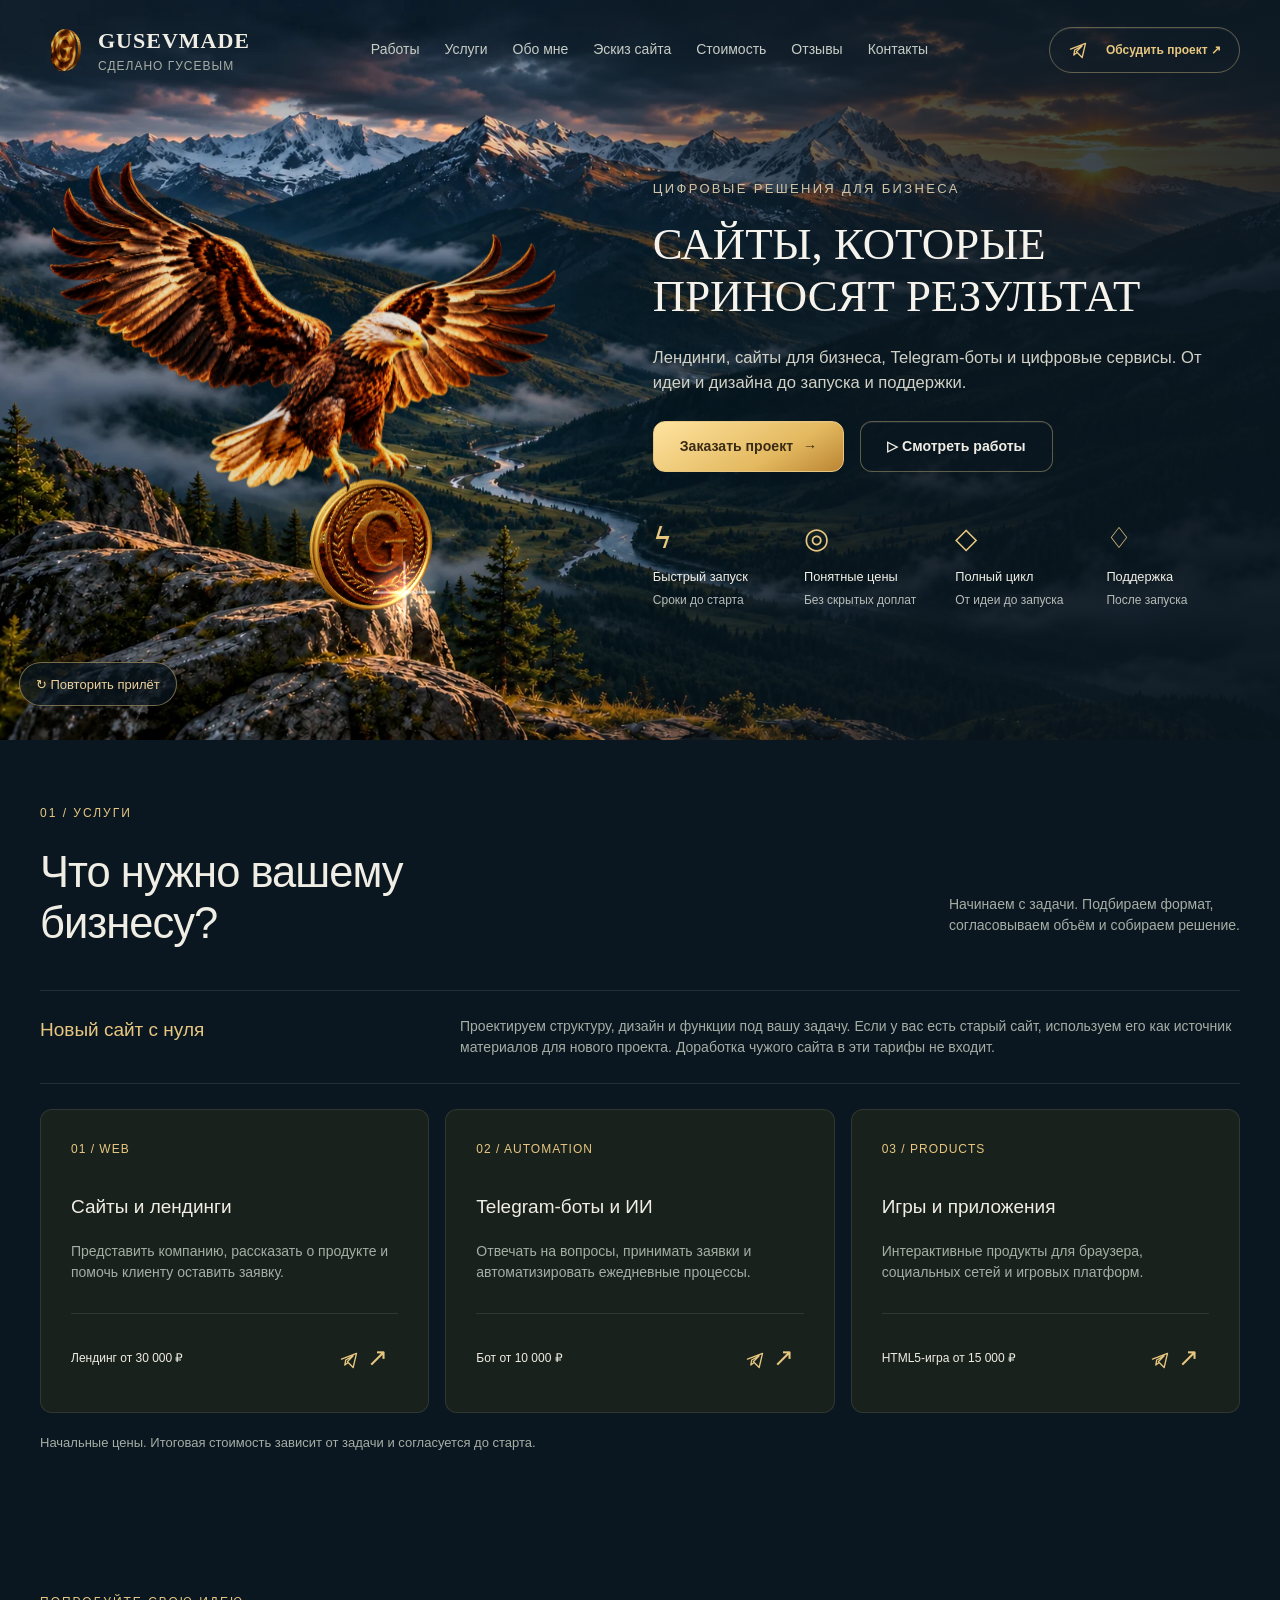
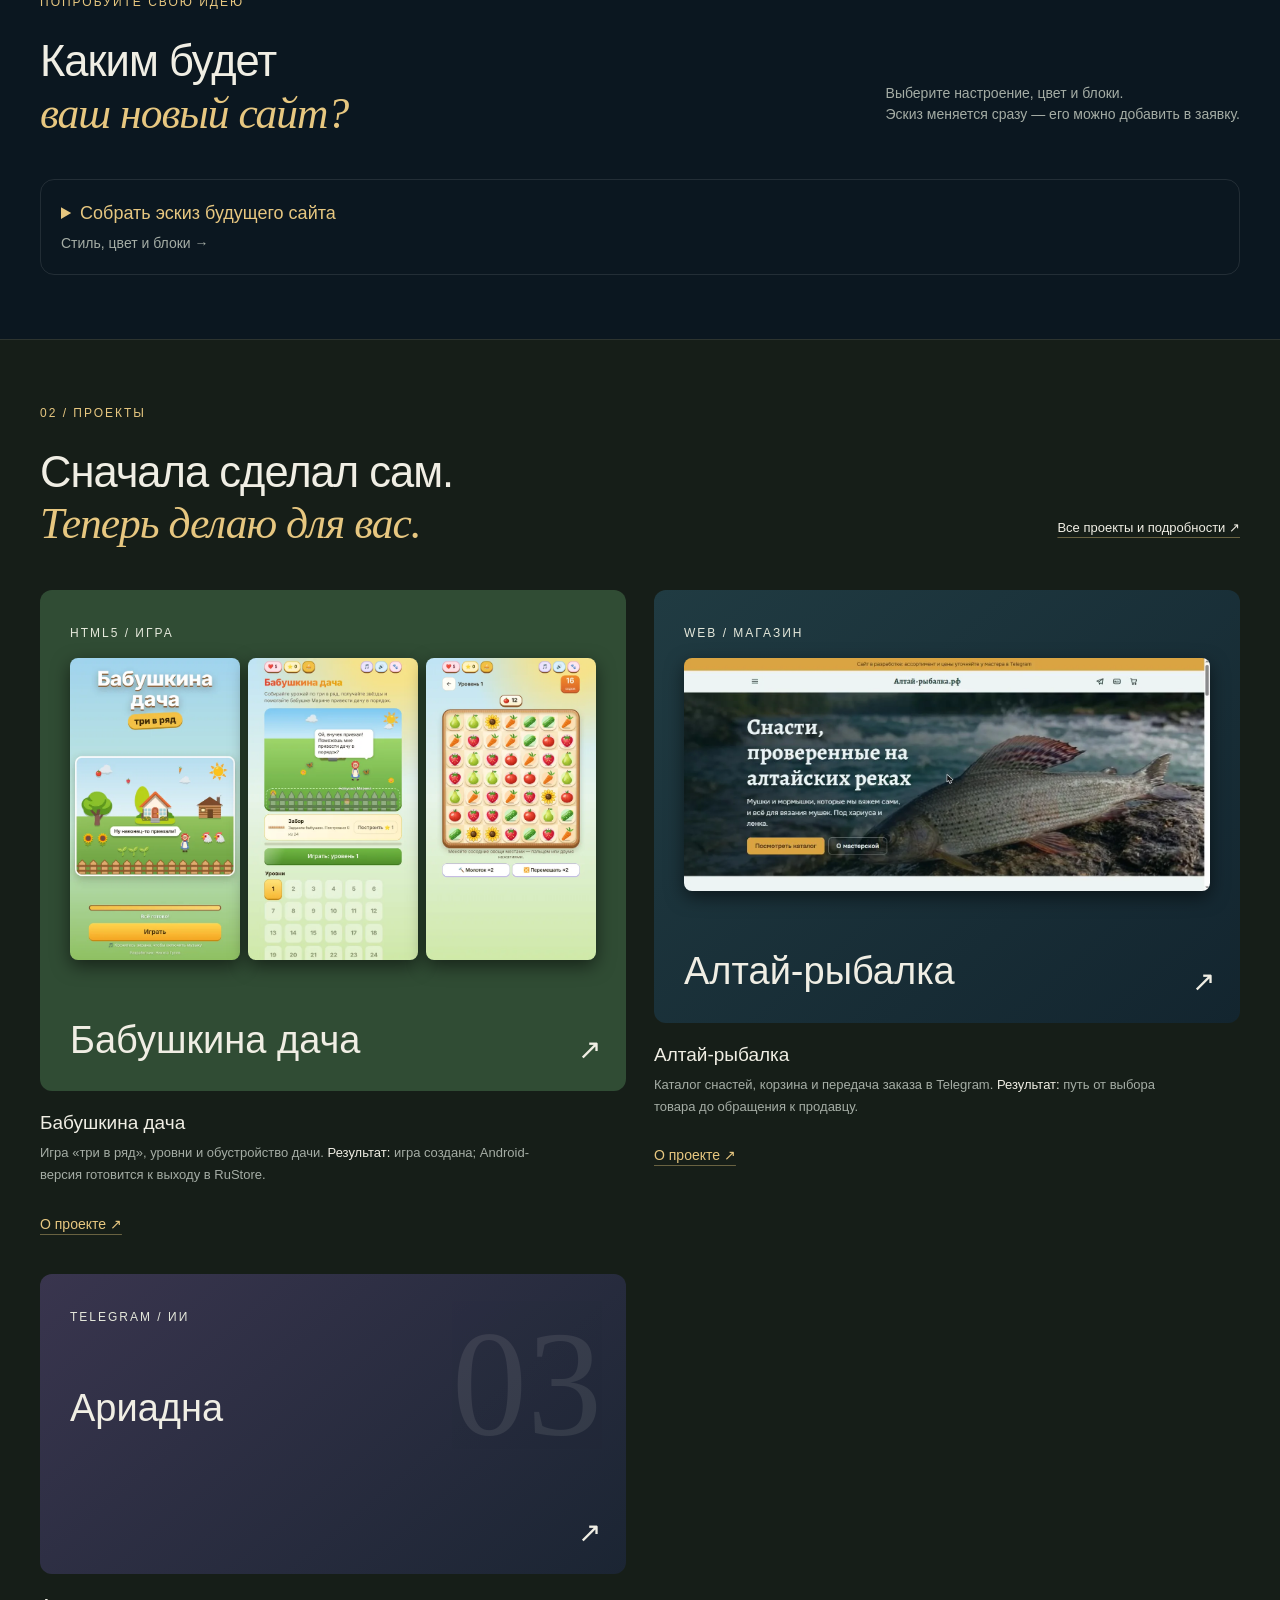
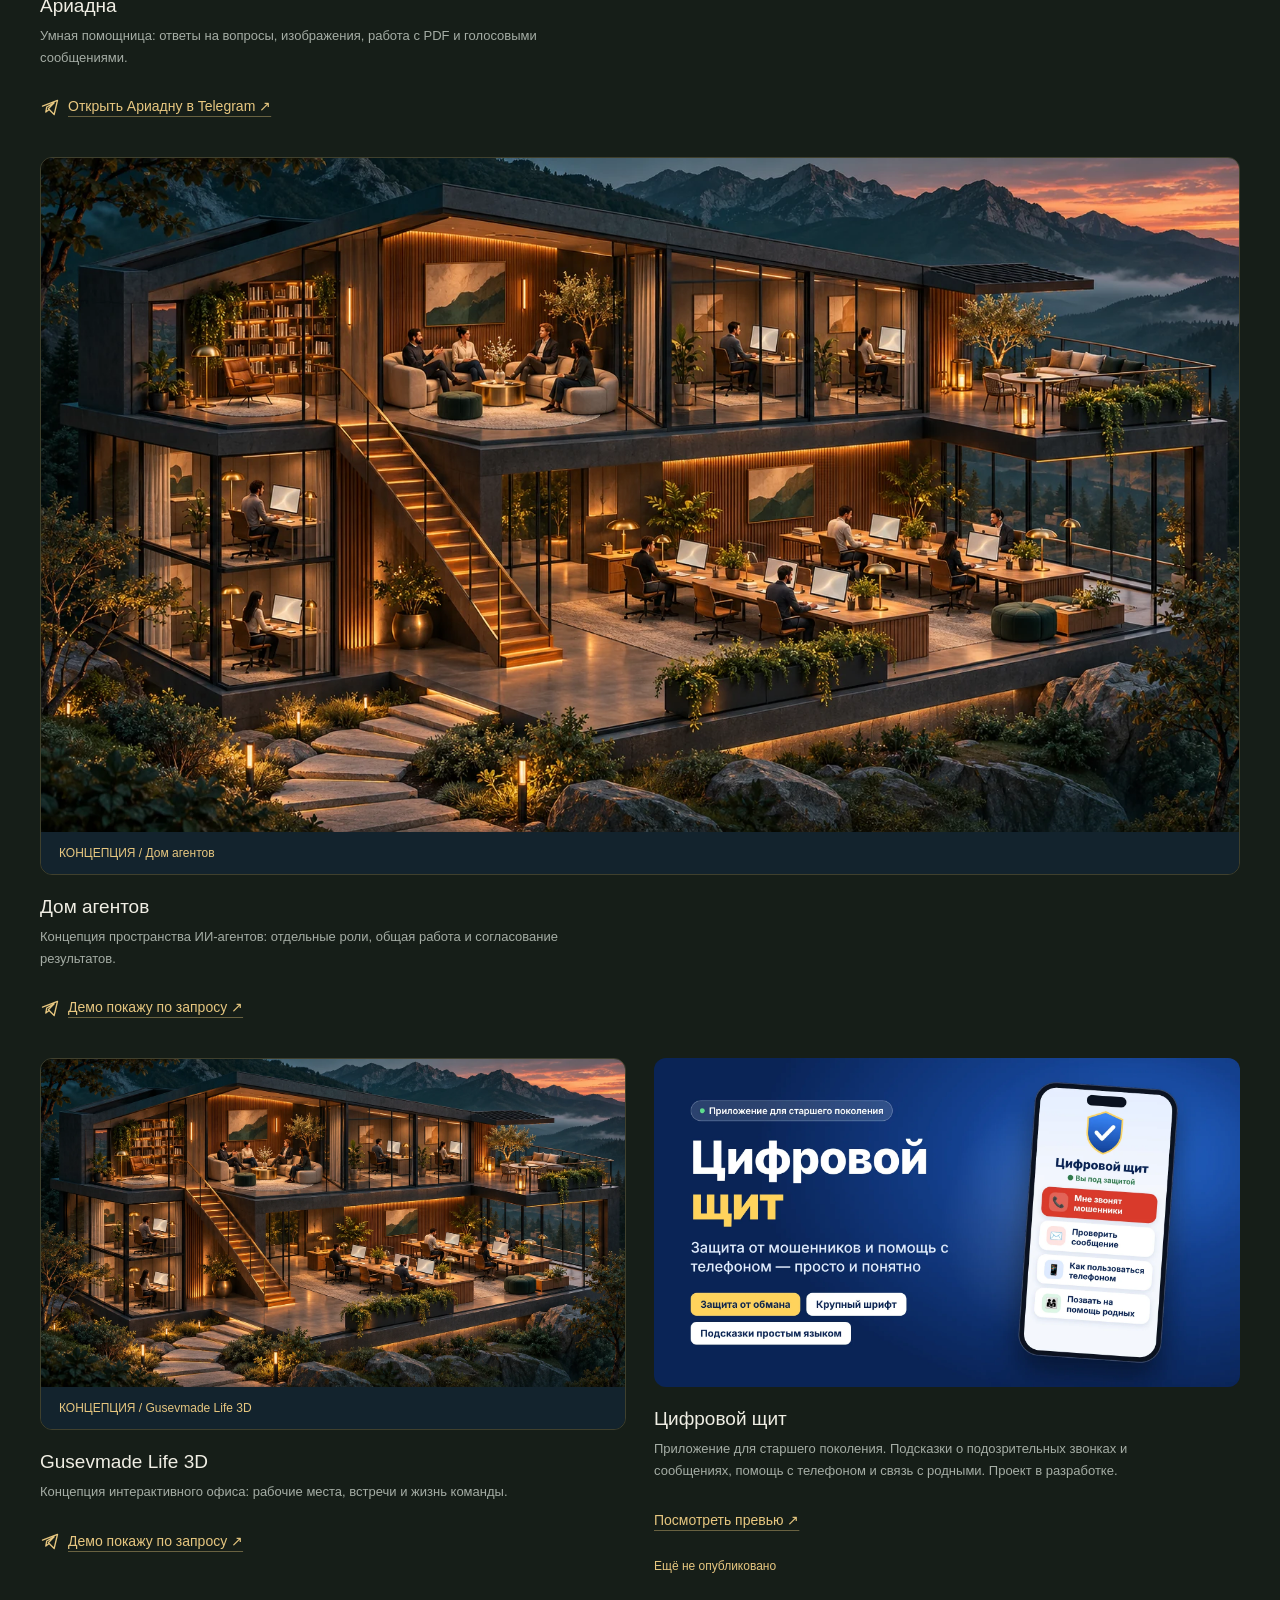
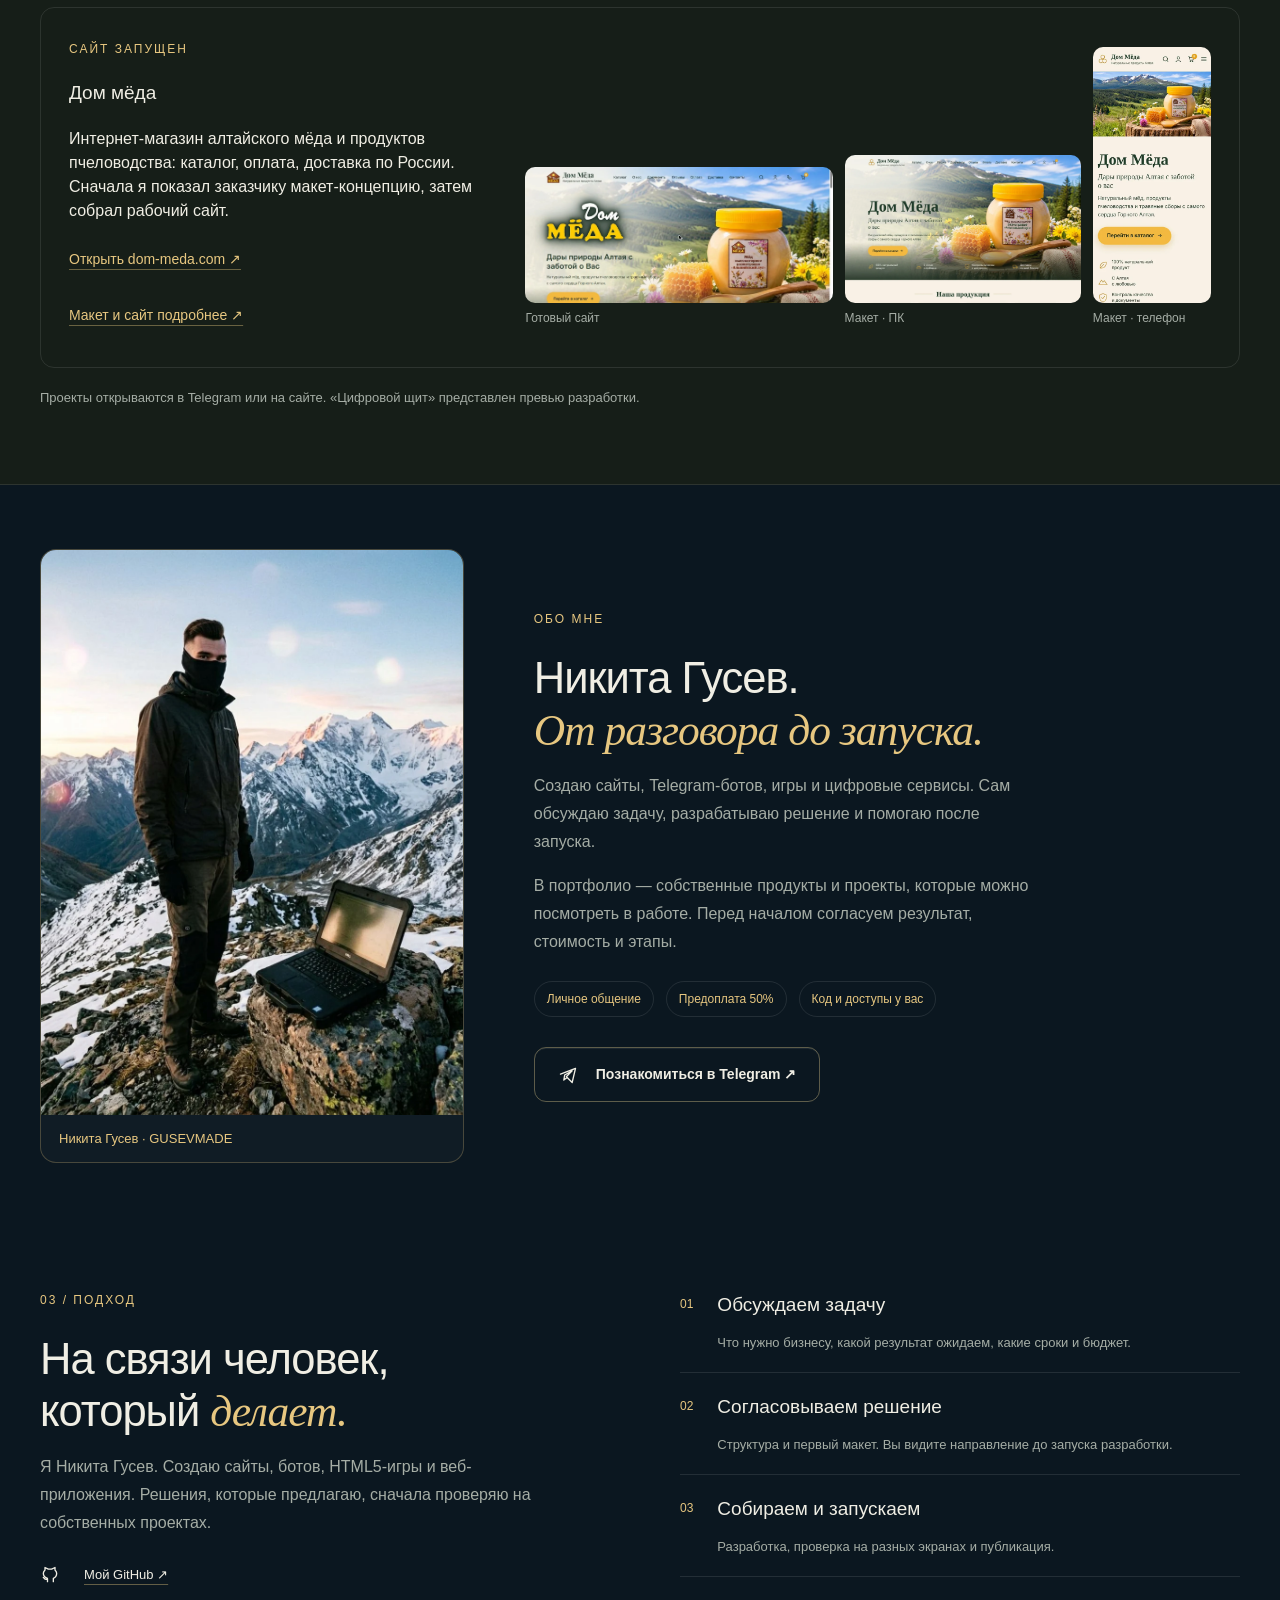
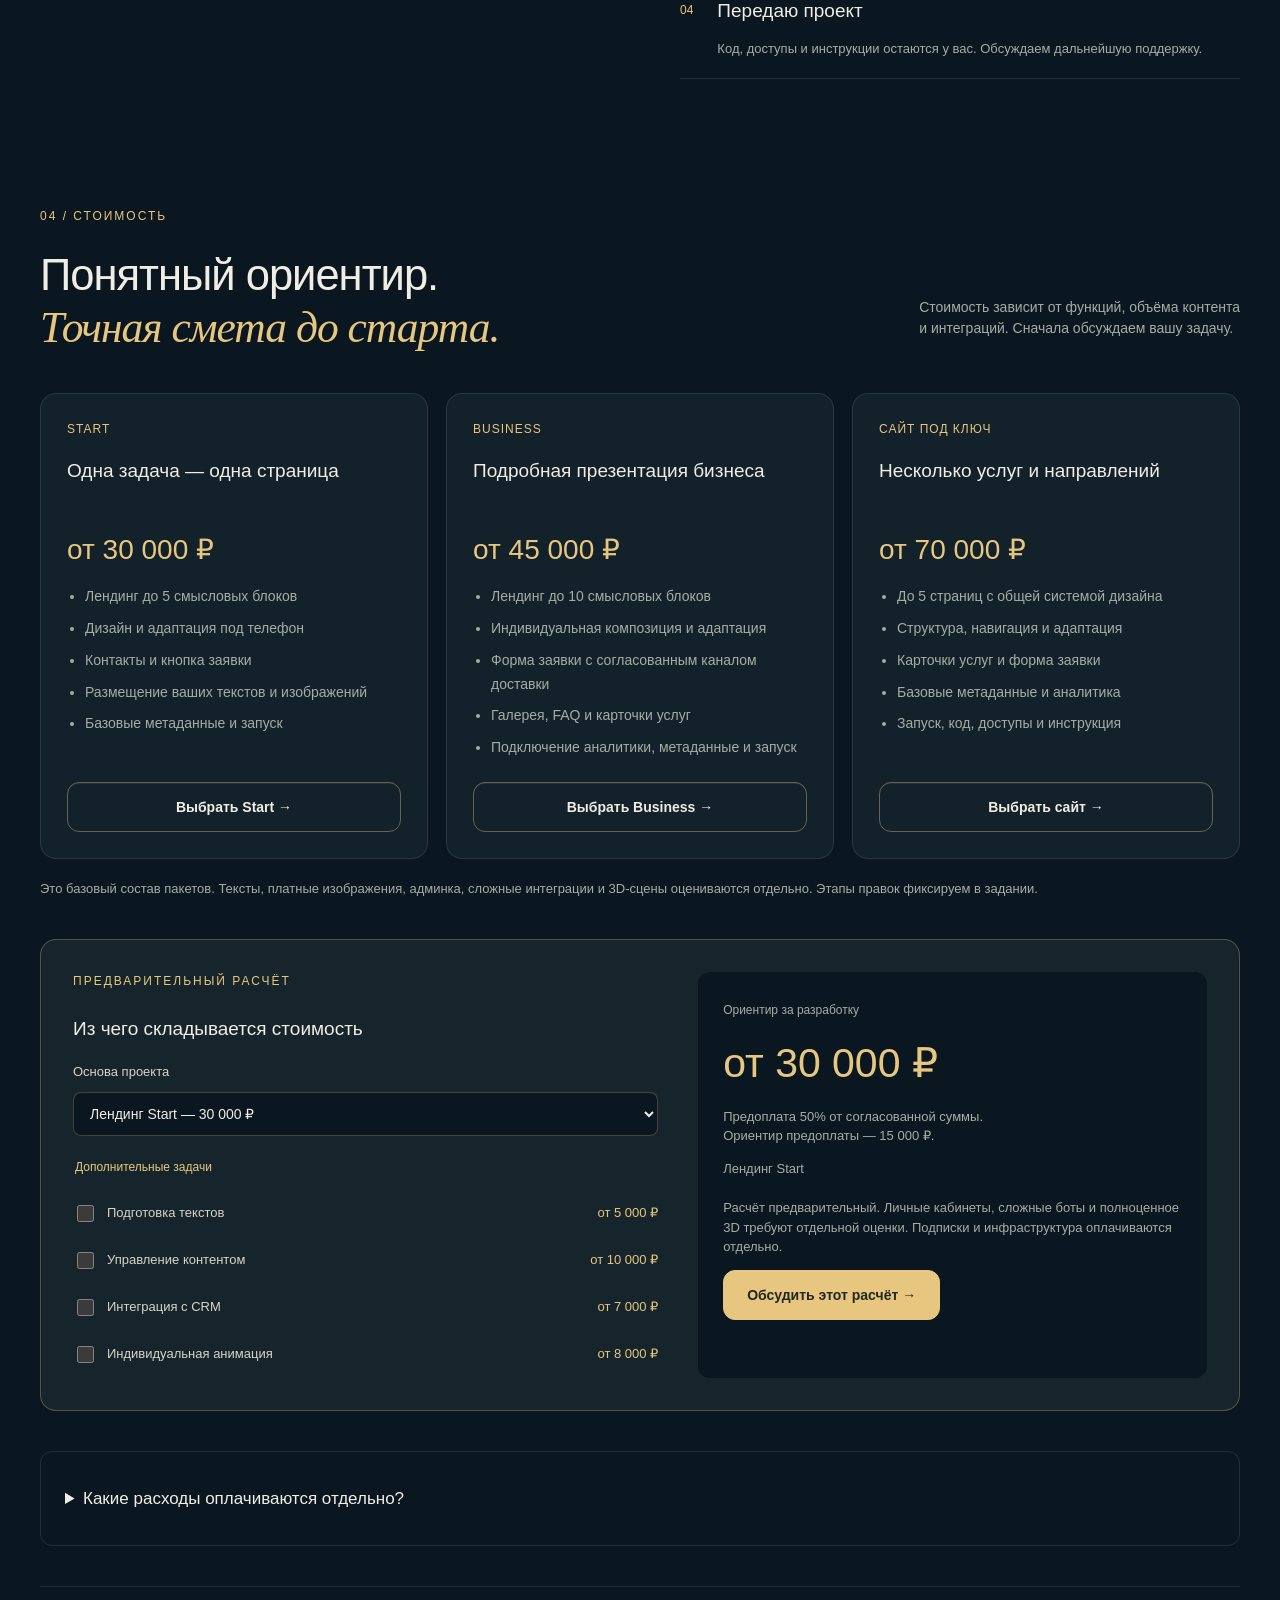
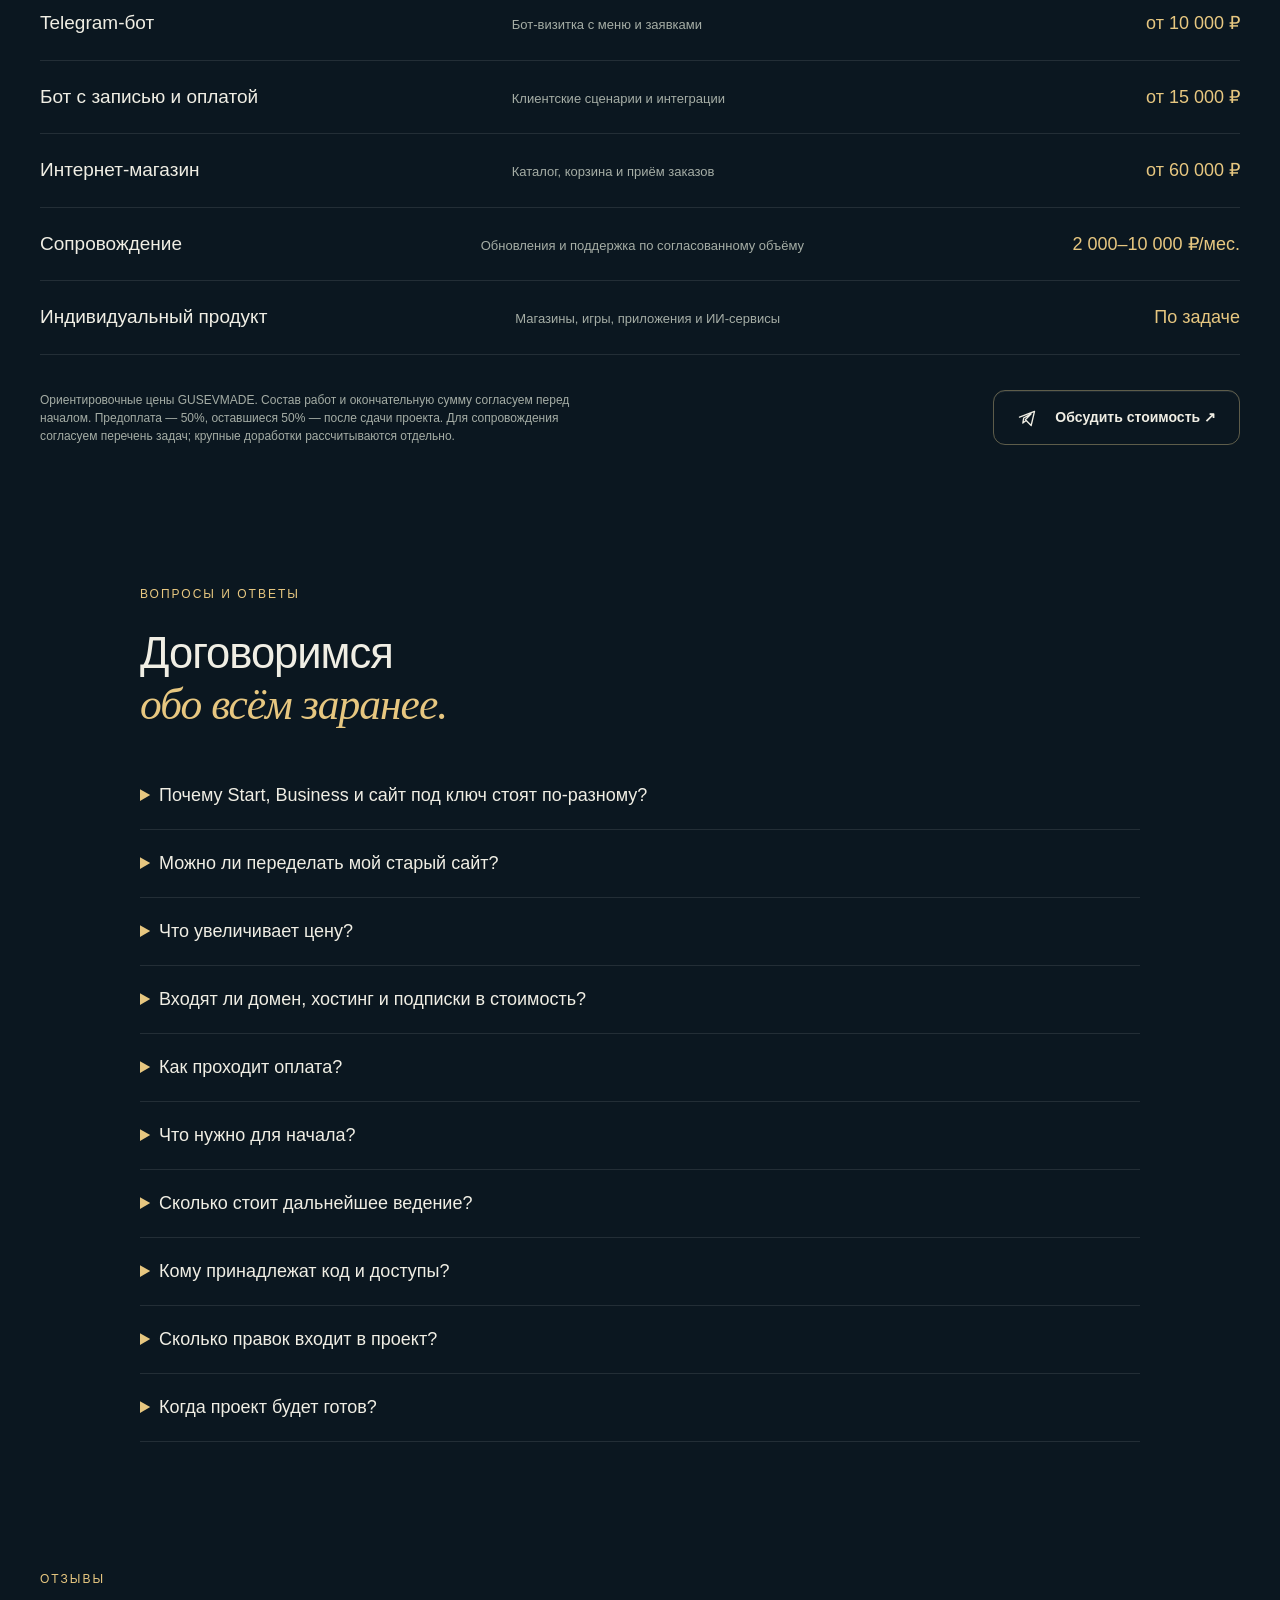
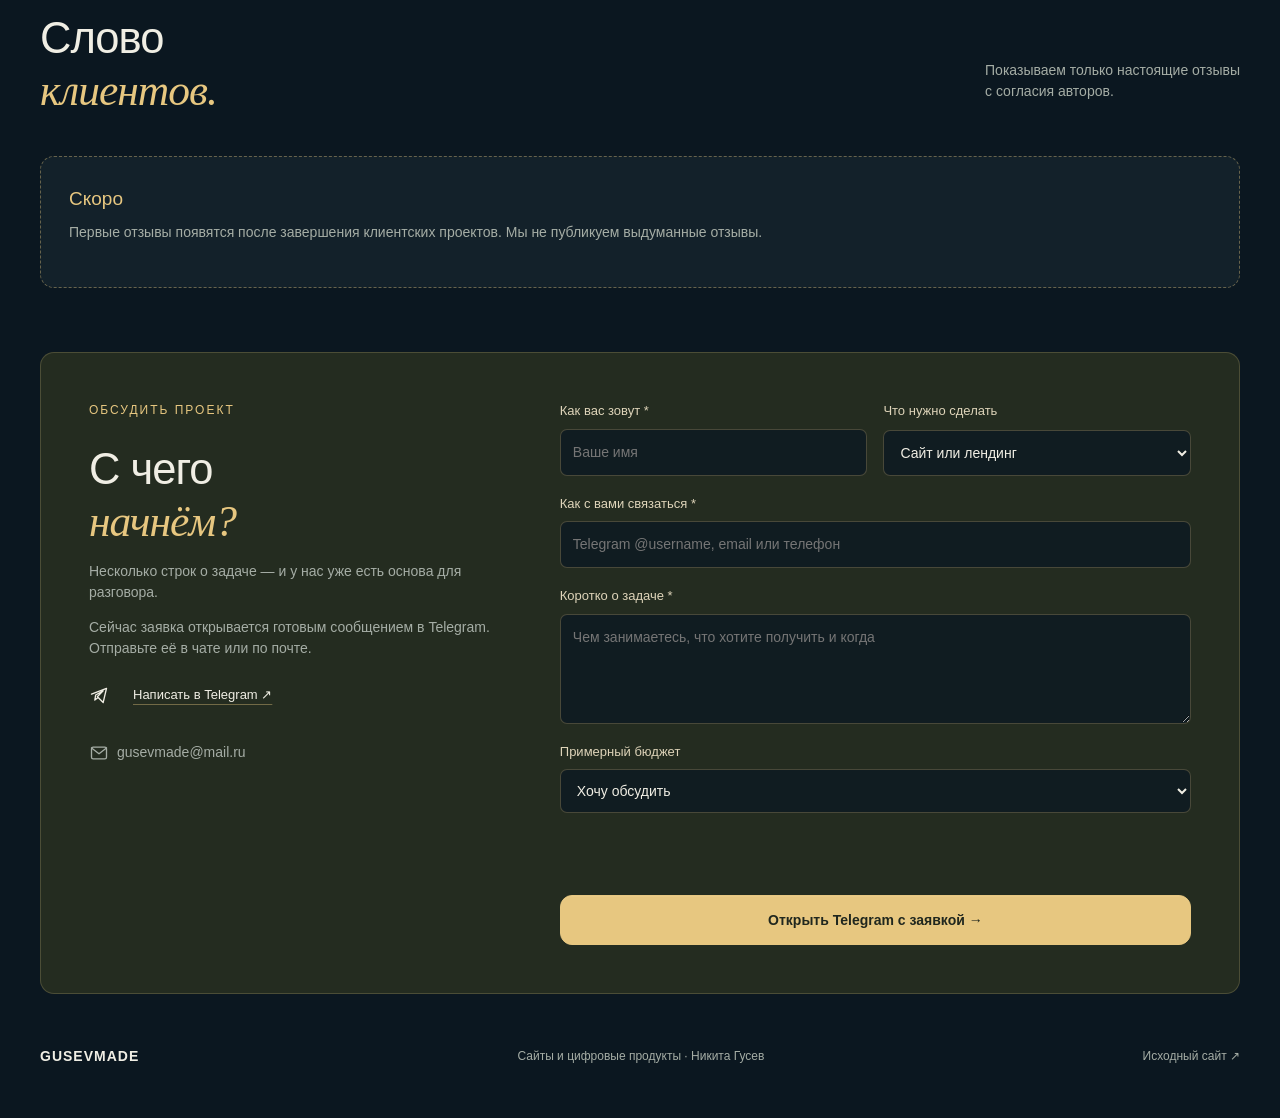
==== commit 5164fc30: "Портфолио: реальные скриншоты (Бабушкина дача, Алтай-рыбалка, Дом мёда), убраны заглушки Co-Authored" ====
--- a/index.html
+++ b/index.html
@@ -11,7 +11,7 @@
 <section class="container section" id="services"><div class="section-heading"><div><p class="eyebrow">01 / УСЛУГИ</p><h2>Что нужно вашему<br>бизнесу?</h2></div><p>Начинаем с задачи. Подбираем формат,<br>согласовываем объём и собираем решение.</p></div><div class="new-build"><h3>Новый сайт с нуля</h3><p>Проектируем структуру, дизайн и функции под вашу задачу. Если у вас есть старый сайт, используем его как источник материалов для нового проекта. Доработка чужого сайта в эти тарифы не входит.</p></div><div class="service-grid"><article><span class="index">01 / WEB</span><h3>Сайты и лендинги</h3><p>Представить компанию, рассказать о продукте и помочь клиенту оставить заявку.</p><div class="service-bottom"><span>Лендинг от 30 000 ₽</span><a href="https://t.me/daspasibog" aria-label="Обсудить сайт">↗</a></div></article><article><span class="index">02 / AUTOMATION</span><h3>Telegram-боты и ИИ</h3><p>Отвечать на вопросы, принимать заявки и автоматизировать ежедневные процессы.</p><div class="service-bottom"><span>Бот от 10 000 ₽</span><a href="https://t.me/daspasibog" aria-label="Обсудить бота">↗</a></div></article><article><span class="index">03 / PRODUCTS</span><h3>Игры и приложения</h3><p>Интерактивные продукты для браузера, социальных сетей и игровых платформ.</p><div class="service-bottom"><span>HTML5-игра от 15 000 ₽</span><a href="https://t.me/daspasibog" aria-label="Обсудить игру">↗</a></div></article></div><p class="note">Начальные цены. Итоговая стоимость зависит от задачи и согласуется до старта.</p></section>
 <section class="container section" id="site-lab"><div class="section-heading"><div><p class="eyebrow">ПОПРОБУЙТЕ СВОЮ ИДЕЮ</p><h2>Каким будет<br><em>ваш новый сайт?</em></h2></div><p>Выберите настроение, цвет и блоки.<br>Эскиз меняется сразу — его можно добавить в заявку.</p></div>
 <details class="lab-disclosure"><summary>Собрать эскиз будущего сайта <span>Стиль, цвет и блоки →</span></summary><div class="lab-grid"><form id="design-form"><label>Название бизнеса *<input id="design-name" required minlength="2" maxlength="45" placeholder="Например, мастерская мебели"></label><label>Чем вы занимаетесь? *<textarea id="design-task" required minlength="10" maxlength="160" rows="3" placeholder="Например, мебель на заказ из массива"></textarea></label><label>Стиль<select id="design-style"><option value="premium">Сдержанный и премиальный</option><option value="minimal">Светлый и минималистичный</option><option value="bold">Яркий и современный</option></select></label><fieldset><legend>Акцентный цвет</legend><div class="swatches"><label><input type="radio" name="accent" value="gold" checked>Золото</label><label><input type="radio" name="accent" value="blue">Синий</label><label><input type="radio" name="accent" value="green">Зелёный</label></div></fieldset><fieldset><legend>Что показать на странице?</legend><label class="check-option"><input type="checkbox" name="section" value="services" checked>Услуги</label><label class="check-option"><input type="checkbox" name="section" value="gallery" checked>Работы</label><label class="check-option"><input type="checkbox" name="section" value="about">О компании</label></fieldset><button class="button gold" type="submit">Добавить эскиз в заявку →</button><p class="note">Эскиз на основе готовых композиций. Индивидуальный дизайн разрабатываем после обсуждения задачи.</p></form>
-<div class="preview-area"><div class="preview-toolbar"><span>ПРЕДПРОСМОТР</span><div role="group" aria-label="Размер эскиза"><button type="button" data-device="desktop" aria-pressed="true">ПК</button><button type="button" data-device="mobile" aria-pressed="false">Телефон</button></div></div><div class="mini-site premium" id="mini-site"><div class="mini-nav"><strong id="mini-brand">Ваш бренд</strong><span>Услуги · Контакты</span></div><div class="mini-hero"><div><span class="mini-tag">СОЗДАНО ДЛЯ ВАС</span><h3 id="mini-title">Создаём решения для вашего дома</h3><p>Ваш подход, ваши преимущества и понятный следующий шаг для клиента.</p><span class="mini-cta">Обсудить задачу ↗</span></div><div class="mini-sculpture" aria-hidden="true"><span></span><span></span><span></span></div></div><div id="mini-services" class="mini-section"><h4>Наши услуги</h4><div class="mini-cards"><span>Идея и подход</span><span>Детали проекта</span><span>Готовое решение</span></div></div><div id="mini-gallery" class="mini-section"><h4>Избранные работы</h4><div class="mini-gallery"><span></span><span></span></div></div><div id="mini-about" class="mini-section" hidden><h4>О компании</h4><p>Здесь будет ваша история, команда и принципы работы.</p></div><div class="mini-footer">Давайте обсудим вашу идею ↗</div></div><p class="note">Это демонстрационный эскиз. Названия и блоки используются для выбора направления дизайна.</p></div></div></details></section><section class="section work-section" id="work"><div class="container"><div class="section-heading"><div><p class="eyebrow">02 / ПРОЕКТЫ</p><h2>Сначала сделал сам.<br><em>Теперь делаю для вас.</em></h2></div><a class="text-link" href="projects.html">Все проекты и подробности ↗</a></div><div class="project-grid"><article class="project"><a class="project-art garden" href="projects.html#dacha"><span class="project-type">HTML5 / ИГРА</span><span class="asset-await">Иконка и скриншоты игры<br><small>Скоро в портфолио</small></span><strong>Бабушкина дача</strong><span class="project-open">↗</span></a><h3>Бабушкина дача</h3><p>Игра «три в ряд», уровни и обустройство дачи. <strong class="result-label">Результат:</strong> игра создана; Android-версия готовится к выходу в RuStore.</p><a class="project-link" href="projects.html#dacha">О проекте ↗</a></article><article class="project"><a class="project-art fishing" href="projects.html#fishing"><span class="project-type">WEB / МАГАЗИН</span><span class="asset-await">Версии ПК и телефона<br><small>Скриншоты скоро</small></span><strong>Алтай-рыбалка</strong><span class="project-open">↗</span></a><h3>Алтай-рыбалка</h3><p>Каталог снастей, корзина и передача заказа в Telegram. <strong class="result-label">Результат:</strong> путь от выбора товара до обращения к продавцу.</p><a class="project-link" href="projects.html#fishing">О проекте ↗</a></article><article class="project"><a class="project-art ariadna" href="https://t.me/ariadna_pomoshnica_bot" target="_blank" rel="noopener"><span class="project-type">TELEGRAM / ИИ</span><span class="project-number" aria-hidden="true">03</span><strong>Ариадна</strong><span class="project-open">↗</span></a><h3>Ариадна</h3><p>Умная помощница: ответы на вопросы, изображения, работа с PDF и голосовыми сообщениями.</p><a class="project-link" href="https://t.me/ariadna_pomoshnica_bot" target="_blank" rel="noopener">Открыть Ариадну в Telegram ↗</a></article><article class="project office-project"><a class="office-art" href="https://t.me/daspasibog?text=Хочу%20посмотреть%20демо%20офиса%20агентов" target="_blank" rel="noopener"><img src="assets/office-house.webp" width="1672" height="941" loading="lazy" alt="Концепт дома агентов: двухэтажный офис в горах, кабинеты, переговорная и персонажи"><span>КОНЦЕПЦИЯ / Дом агентов</span></a><h3>Дом агентов</h3><p>Концепция пространства ИИ-агентов: отдельные роли, общая работа и согласование результатов.</p><a class="project-link" href="https://t.me/daspasibog?text=Хочу%20посмотреть%20демо%20офиса%20агентов" target="_blank" rel="noopener">Демо покажу по запросу ↗</a></article><article class="project"><a class="office-art" href="https://t.me/daspasibog?text=Хочу%20посмотреть%20демо%20офиса%20агентов" target="_blank" rel="noopener"><img src="assets/office-house.webp" width="1672" height="941" loading="lazy" alt="Концепт дома агентов: двухэтажный офис в горах, кабинеты, переговорная и персонажи"><span>КОНЦЕПЦИЯ / Gusevmade Life 3D</span></a><h3>Gusevmade Life 3D</h3><p>Концепция интерактивного офиса: рабочие места, встречи и жизнь команды.</p><a class="project-link" href="https://t.me/daspasibog?text=Хочу%20посмотреть%20демо%20офиса%20агентов" target="_blank" rel="noopener">Демо покажу по запросу ↗</a></article><article class="project"><a class="shield-preview" href="assets/digital-shield.webp" target="_blank" rel="noopener" aria-label="Открыть превью Цифрового щита"><img src="assets/digital-shield.webp" width="1920" height="1080" decoding="async" alt="Цифровой щит — приложение для старшего поколения. Превью с проверкой сообщений, помощью с телефоном и связью с родными."></a><h3>Цифровой щит</h3><p>Приложение для старшего поколения. Подсказки о подозрительных звонках и сообщениях, помощь с телефоном и связь с родными. Проект в разработке.</p><a class="project-link" href="assets/digital-shield.webp" target="_blank" rel="noopener">Посмотреть превью ↗</a><span class="project-status">Ещё не опубликовано</span></article></div><div class="upcoming-projects"><a href="projects.html#honey"><span>В РАЗРАБОТКЕ</span><h3>Дом мёда</h3><p>Место для будущего кейса и скриншотов ПК / телефона →</p></a><a href="projects.html#family"><span>В РАЗРАБОТКЕ</span><h3>Сайт для мамы</h3><p>Место для будущего кейса и скриншотов ПК / телефона →</p></a></div><p class="note">Проекты открываются в Telegram или на сайте. «Цифровой щит» представлен превью разработки.</p></div></section>
+<div class="preview-area"><div class="preview-toolbar"><span>ПРЕДПРОСМОТР</span><div role="group" aria-label="Размер эскиза"><button type="button" data-device="desktop" aria-pressed="true">ПК</button><button type="button" data-device="mobile" aria-pressed="false">Телефон</button></div></div><div class="mini-site premium" id="mini-site"><div class="mini-nav"><strong id="mini-brand">Ваш бренд</strong><span>Услуги · Контакты</span></div><div class="mini-hero"><div><span class="mini-tag">СОЗДАНО ДЛЯ ВАС</span><h3 id="mini-title">Создаём решения для вашего дома</h3><p>Ваш подход, ваши преимущества и понятный следующий шаг для клиента.</p><span class="mini-cta">Обсудить задачу ↗</span></div><div class="mini-sculpture" aria-hidden="true"><span></span><span></span><span></span></div></div><div id="mini-services" class="mini-section"><h4>Наши услуги</h4><div class="mini-cards"><span>Идея и подход</span><span>Детали проекта</span><span>Готовое решение</span></div></div><div id="mini-gallery" class="mini-section"><h4>Избранные работы</h4><div class="mini-gallery"><span></span><span></span></div></div><div id="mini-about" class="mini-section" hidden><h4>О компании</h4><p>Здесь будет ваша история, команда и принципы работы.</p></div><div class="mini-footer">Давайте обсудим вашу идею ↗</div></div><p class="note">Это демонстрационный эскиз. Названия и блоки используются для выбора направления дизайна.</p></div></div></details></section><section class="section work-section" id="work"><div class="container"><div class="section-heading"><div><p class="eyebrow">02 / ПРОЕКТЫ</p><h2>Сначала сделал сам.<br><em>Теперь делаю для вас.</em></h2></div><a class="text-link" href="projects.html">Все проекты и подробности ↗</a></div><div class="project-grid"><article class="project"><a class="project-art garden" href="projects.html#dacha"><span class="project-type">HTML5 / ИГРА</span><span class="shots shots-phones" aria-hidden="true"><img src="assets/shots/dacha-1.webp" width="480" height="853" loading="lazy" alt=""><img src="assets/shots/dacha-3.webp" width="480" height="853" loading="lazy" alt=""><img src="assets/shots/dacha-4.webp" width="480" height="853" loading="lazy" alt=""></span><strong>Бабушкина дача</strong><span class="project-open">↗</span></a><h3>Бабушкина дача</h3><p>Игра «три в ряд», уровни и обустройство дачи. <strong class="result-label">Результат:</strong> игра создана; Android-версия готовится к выходу в RuStore.</p><a class="project-link" href="projects.html#dacha">О проекте ↗</a></article><article class="project"><a class="project-art fishing" href="projects.html#fishing"><span class="project-type">WEB / МАГАЗИН</span><span class="shots shots-wide" aria-hidden="true"><img src="assets/shots/fishing-live-1.webp" width="1366" height="607" loading="lazy" alt=""></span><strong>Алтай-рыбалка</strong><span class="project-open">↗</span></a><h3>Алтай-рыбалка</h3><p>Каталог снастей, корзина и передача заказа в Telegram. <strong class="result-label">Результат:</strong> путь от выбора товара до обращения к продавцу.</p><a class="project-link" href="projects.html#fishing">О проекте ↗</a></article><article class="project"><a class="project-art ariadna" href="https://t.me/ariadna_pomoshnica_bot" target="_blank" rel="noopener"><span class="project-type">TELEGRAM / ИИ</span><span class="project-number" aria-hidden="true">03</span><strong>Ариадна</strong><span class="project-open">↗</span></a><h3>Ариадна</h3><p>Умная помощница: ответы на вопросы, изображения, работа с PDF и голосовыми сообщениями.</p><a class="project-link" href="https://t.me/ariadna_pomoshnica_bot" target="_blank" rel="noopener">Открыть Ариадну в Telegram ↗</a></article><article class="project office-project"><a class="office-art" href="https://t.me/daspasibog?text=Хочу%20посмотреть%20демо%20офиса%20агентов" target="_blank" rel="noopener"><img src="assets/office-house.webp" width="1672" height="941" loading="lazy" alt="Концепт дома агентов: двухэтажный офис в горах, кабинеты, переговорная и персонажи"><span>КОНЦЕПЦИЯ / Дом агентов</span></a><h3>Дом агентов</h3><p>Концепция пространства ИИ-агентов: отдельные роли, общая работа и согласование результатов.</p><a class="project-link" href="https://t.me/daspasibog?text=Хочу%20посмотреть%20демо%20офиса%20агентов" target="_blank" rel="noopener">Демо покажу по запросу ↗</a></article><article class="project"><a class="office-art" href="https://t.me/daspasibog?text=Хочу%20посмотреть%20демо%20офиса%20агентов" target="_blank" rel="noopener"><img src="assets/office-house.webp" width="1672" height="941" loading="lazy" alt="Концепт дома агентов: двухэтажный офис в горах, кабинеты, переговорная и персонажи"><span>КОНЦЕПЦИЯ / Gusevmade Life 3D</span></a><h3>Gusevmade Life 3D</h3><p>Концепция интерактивного офиса: рабочие места, встречи и жизнь команды.</p><a class="project-link" href="https://t.me/daspasibog?text=Хочу%20посмотреть%20демо%20офиса%20агентов" target="_blank" rel="noopener">Демо покажу по запросу ↗</a></article><article class="project"><a class="shield-preview" href="assets/digital-shield.webp" target="_blank" rel="noopener" aria-label="Открыть превью Цифрового щита"><img src="assets/digital-shield.webp" width="1920" height="1080" decoding="async" alt="Цифровой щит — приложение для старшего поколения. Превью с проверкой сообщений, помощью с телефоном и связью с родными."></a><h3>Цифровой щит</h3><p>Приложение для старшего поколения. Подсказки о подозрительных звонках и сообщениях, помощь с телефоном и связь с родными. Проект в разработке.</p><a class="project-link" href="assets/digital-shield.webp" target="_blank" rel="noopener">Посмотреть превью ↗</a><span class="project-status">Ещё не опубликовано</span></article></div><div class="honey-feature"><div class="hf-text"><span class="hf-tag">САЙТ ЗАПУЩЕН</span><h3>Дом мёда</h3><p>Интернет-магазин алтайского мёда и продуктов пчеловодства: каталог, оплата, доставка по России. Сначала я показал заказчику макет-концепцию, затем собрал рабочий сайт.</p><a class="project-link" href="https://dom-meda.com" target="_blank" rel="noopener">Открыть dom-meda.com ↗</a><a class="project-link" href="projects.html#honey">Макет и сайт подробнее ↗</a></div><div class="hf-shots"><figure><img src="assets/shots/honey-live-1.webp" width="1366" height="607" loading="lazy" alt="Готовый сайт Дом мёда: главный экран"><figcaption>Готовый сайт</figcaption></figure><figure><img src="assets/shots/honey-mock-desk.webp" width="1200" height="750" loading="lazy" alt="Макет сайта Дом мёда для ПК"><figcaption>Макет · ПК</figcaption></figure><figure class="hf-phone"><img src="assets/shots/honey-mock-phone.webp" width="420" height="909" loading="lazy" alt="Макет сайта Дом мёда для телефона"><figcaption>Макет · телефон</figcaption></figure></div></div><p class="note">Проекты открываются в Telegram или на сайте. «Цифровой щит» представлен превью разработки.</p></div></section>
 <section class="container section person" id="about"><figure class="author-portrait"><img src="assets/nikita-gusev.webp" width="896" height="1200" loading="lazy" decoding="async" alt="Никита Гусев в горах, рядом ноутбук на скале"><figcaption>Никита Гусев · GUSEVMADE</figcaption></figure><div><p class="eyebrow">ОБО МНЕ</p><h2>Никита Гусев.<br><em>От разговора до запуска.</em></h2><p class="lead">Создаю сайты, Telegram-ботов, игры и цифровые сервисы. Сам обсуждаю задачу, разрабатываю решение и помогаю после запуска.</p><p class="lead">В портфолио — собственные продукты и проекты, которые можно посмотреть в работе. Перед началом согласуем результат, стоимость и этапы.</p><div class="person-facts"><span>Личное общение</span><span>Предоплата 50%</span><span>Код и доступы у вас</span></div><a class="button" href="https://t.me/daspasibog" target="_blank" rel="noopener">Познакомиться в Telegram ↗</a></div></section><section class="container section about" id="approach"><div><p class="eyebrow">03 / ПОДХОД</p><h2>На связи человек,<br>который <em>делает.</em></h2><p class="lead">Я Никита Гусев. Создаю сайты, ботов, HTML5-игры и веб-приложения. Решения, которые предлагаю, сначала проверяю на собственных проектах.</p><a class="text-link" href="https://github.com/nikita0071007" target="_blank" rel="noopener">Мой GitHub ↗</a></div><ol class="steps"><li><span>01</span><div><h3>Обсуждаем задачу</h3><p>Что нужно бизнесу, какой результат ожидаем, какие сроки и бюджет.</p></div></li><li><span>02</span><div><h3>Согласовываем решение</h3><p>Структура и первый макет. Вы видите направление до запуска разработки.</p></div></li><li><span>03</span><div><h3>Собираем и запускаем</h3><p>Разработка, проверка на разных экранах и публикация.</p></div></li><li><span>04</span><div><h3>Передаю проект</h3><p>Код, доступы и инструкции остаются у вас. Обсуждаем дальнейшую поддержку.</p></div></li></ol></section>
 <section class="container section pricing" id="prices"><div class="section-heading"><div><p class="eyebrow">04 / СТОИМОСТЬ</p><h2>Понятный ориентир.<br><em>Точная смета до старта.</em></h2></div><p>Стоимость зависит от функций, объёма контента<br>и интеграций. Сначала обсуждаем вашу задачу.</p></div>
 <div class="package-grid">
--- a/style.css
+++ b/style.css
@@ -490,3 +490,15 @@
 .coin3d{position:absolute;inset:0;width:100%;height:100%;display:block}
 .logo .mark{position:relative}
 .coin3d-on .coin-spin{visibility:hidden}
+/* portfolio shots */
+.project-art .shots{display:flex;gap:8px;margin-top:14px;position:relative}
+.project-art .shots img{border-radius:8px;box-shadow:0 6px 18px #0008;display:block;height:auto}
+.shots-phones img{width:calc((100% - 16px)/3)}
+.shots-wide img{width:100%}
+.honey-feature{display:grid;grid-template-columns:1fr 1.6fr;gap:28px;margin-top:32px;padding:28px;border:1px solid var(--line);border-radius:14px;align-items:center}
+.hf-tag{font-size:12px;color:var(--gold);letter-spacing:2px}
+.hf-text .project-link{display:block;margin-top:12px}
+.hf-shots{display:grid;grid-template-columns:1.3fr 1fr .5fr;gap:12px;align-items:end}
+.hf-shots figure{margin:0}.hf-shots img{width:100%;height:auto;border-radius:10px;display:block}
+.hf-shots figcaption{font-size:12px;color:var(--muted);margin-top:6px}
+@media(max-width:800px){.honey-feature{grid-template-columns:1fr;padding:18px}.hf-shots{grid-template-columns:1fr 1fr}.hf-phone{grid-column:span 1}}
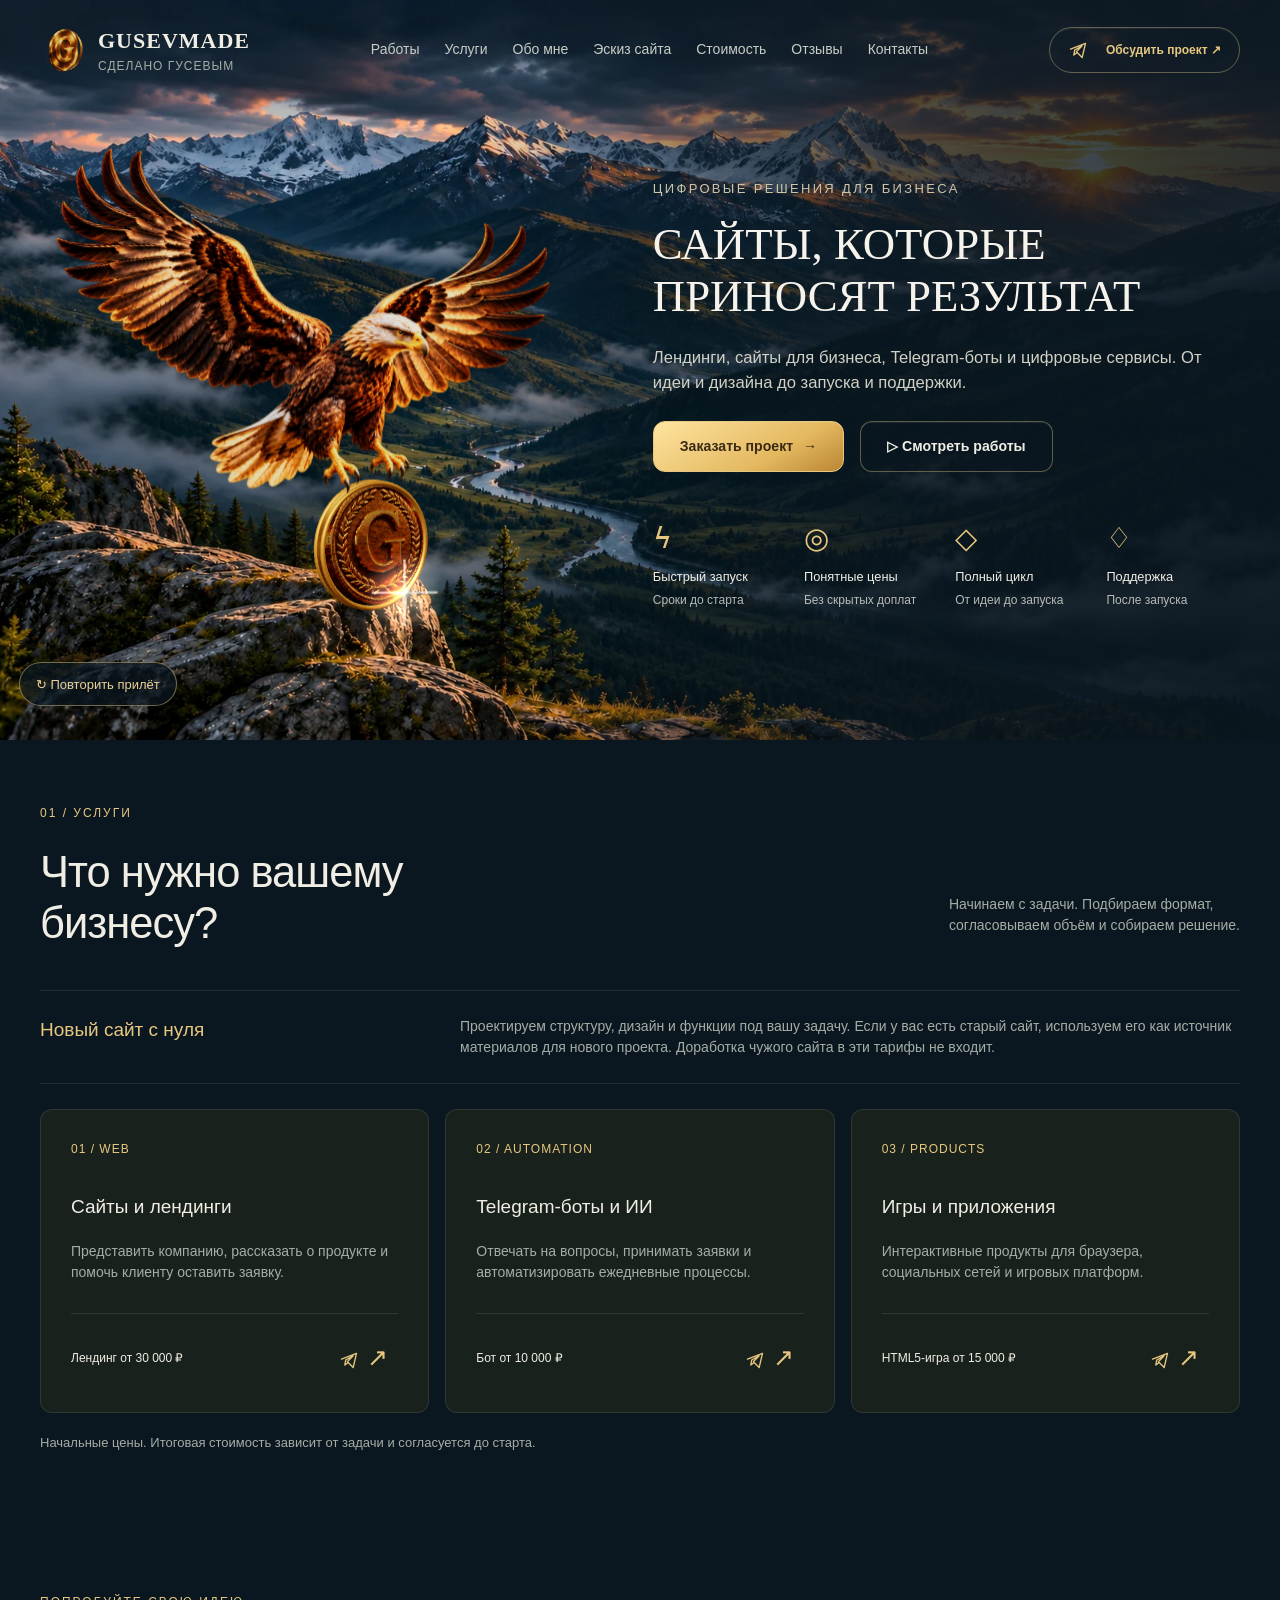
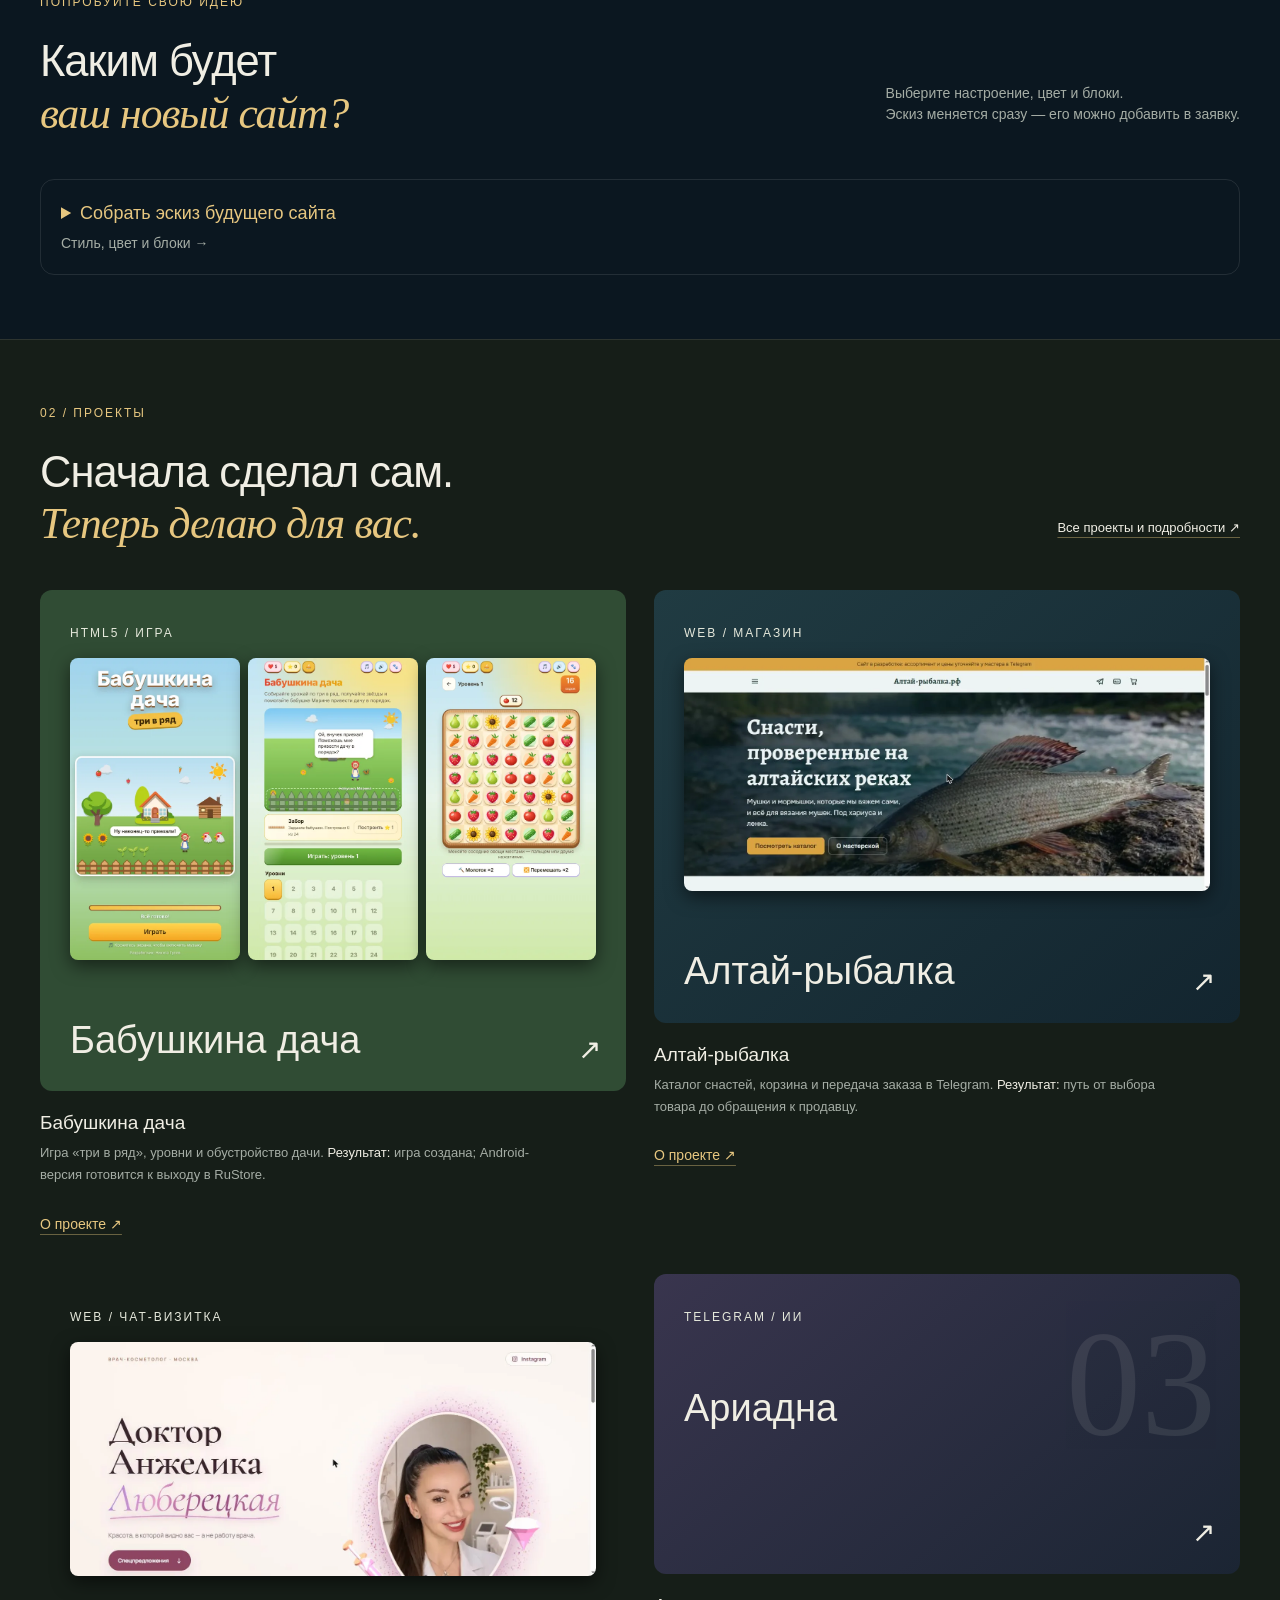
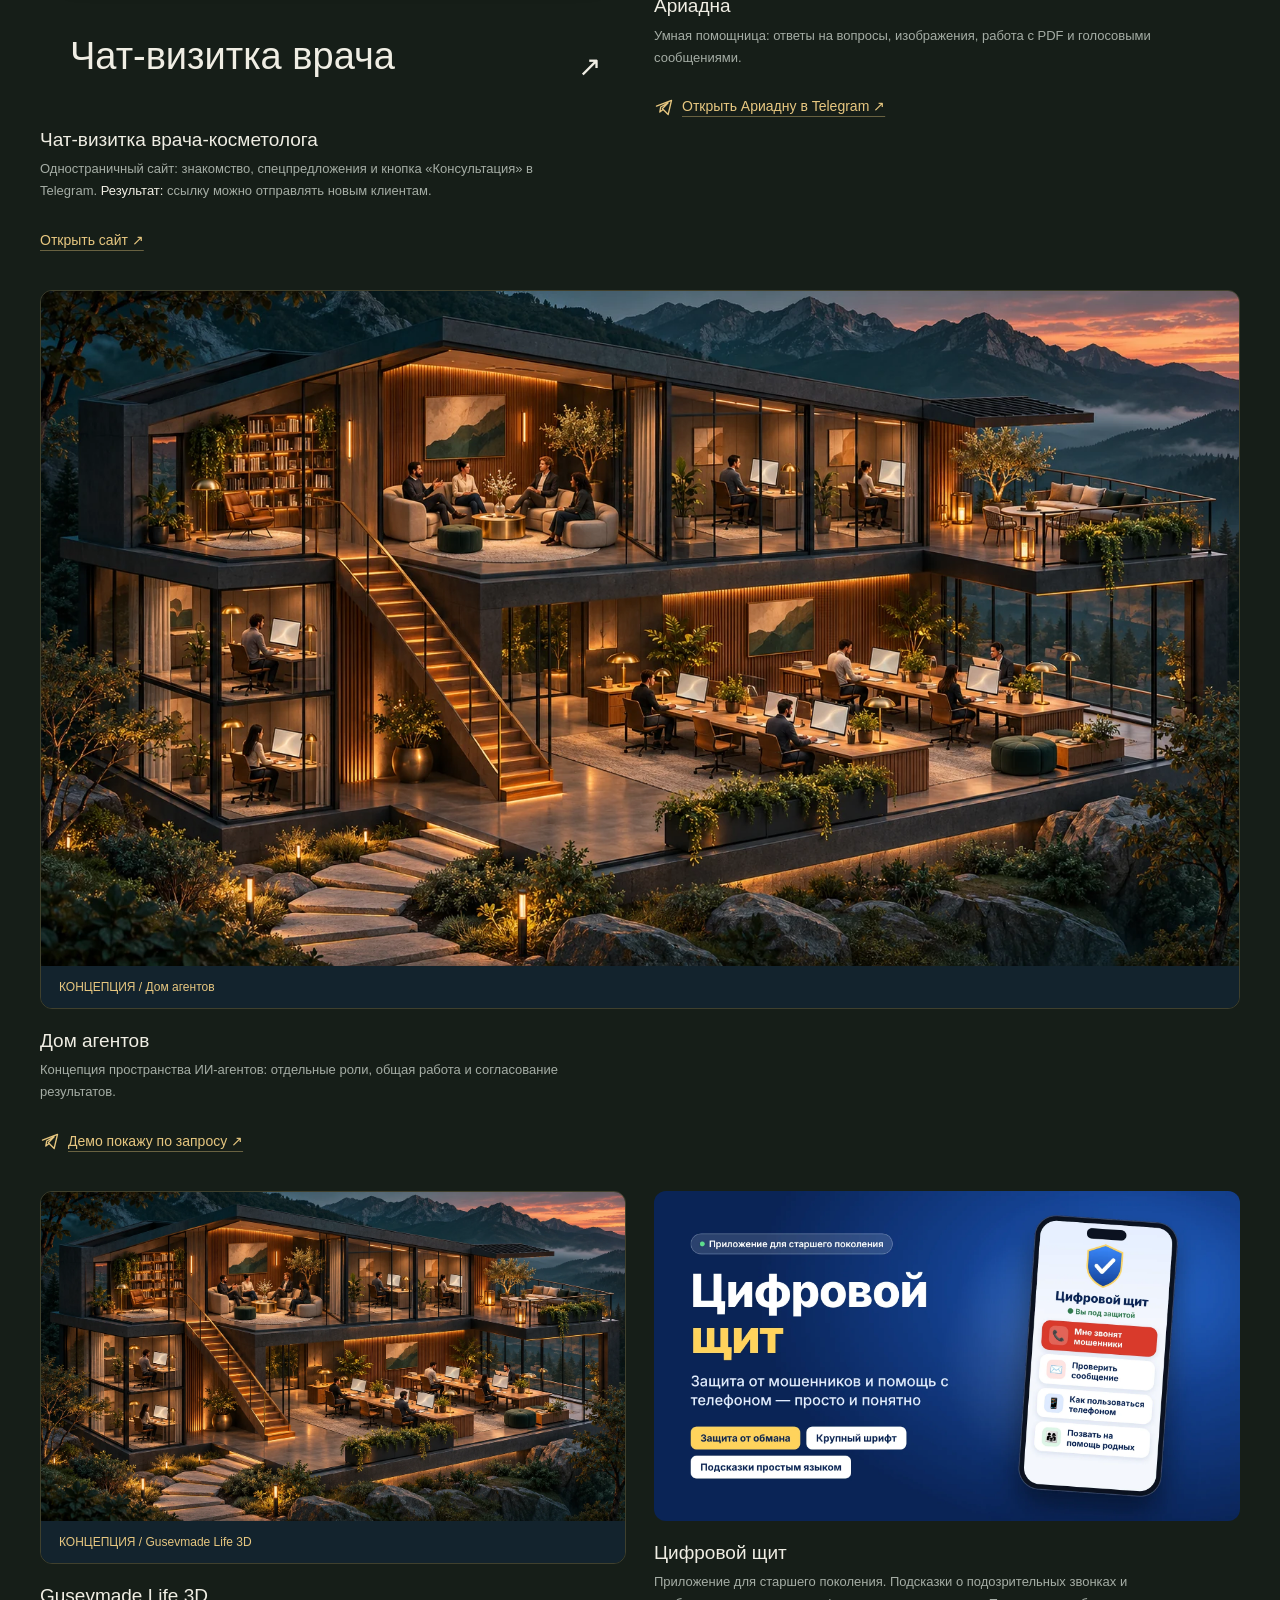
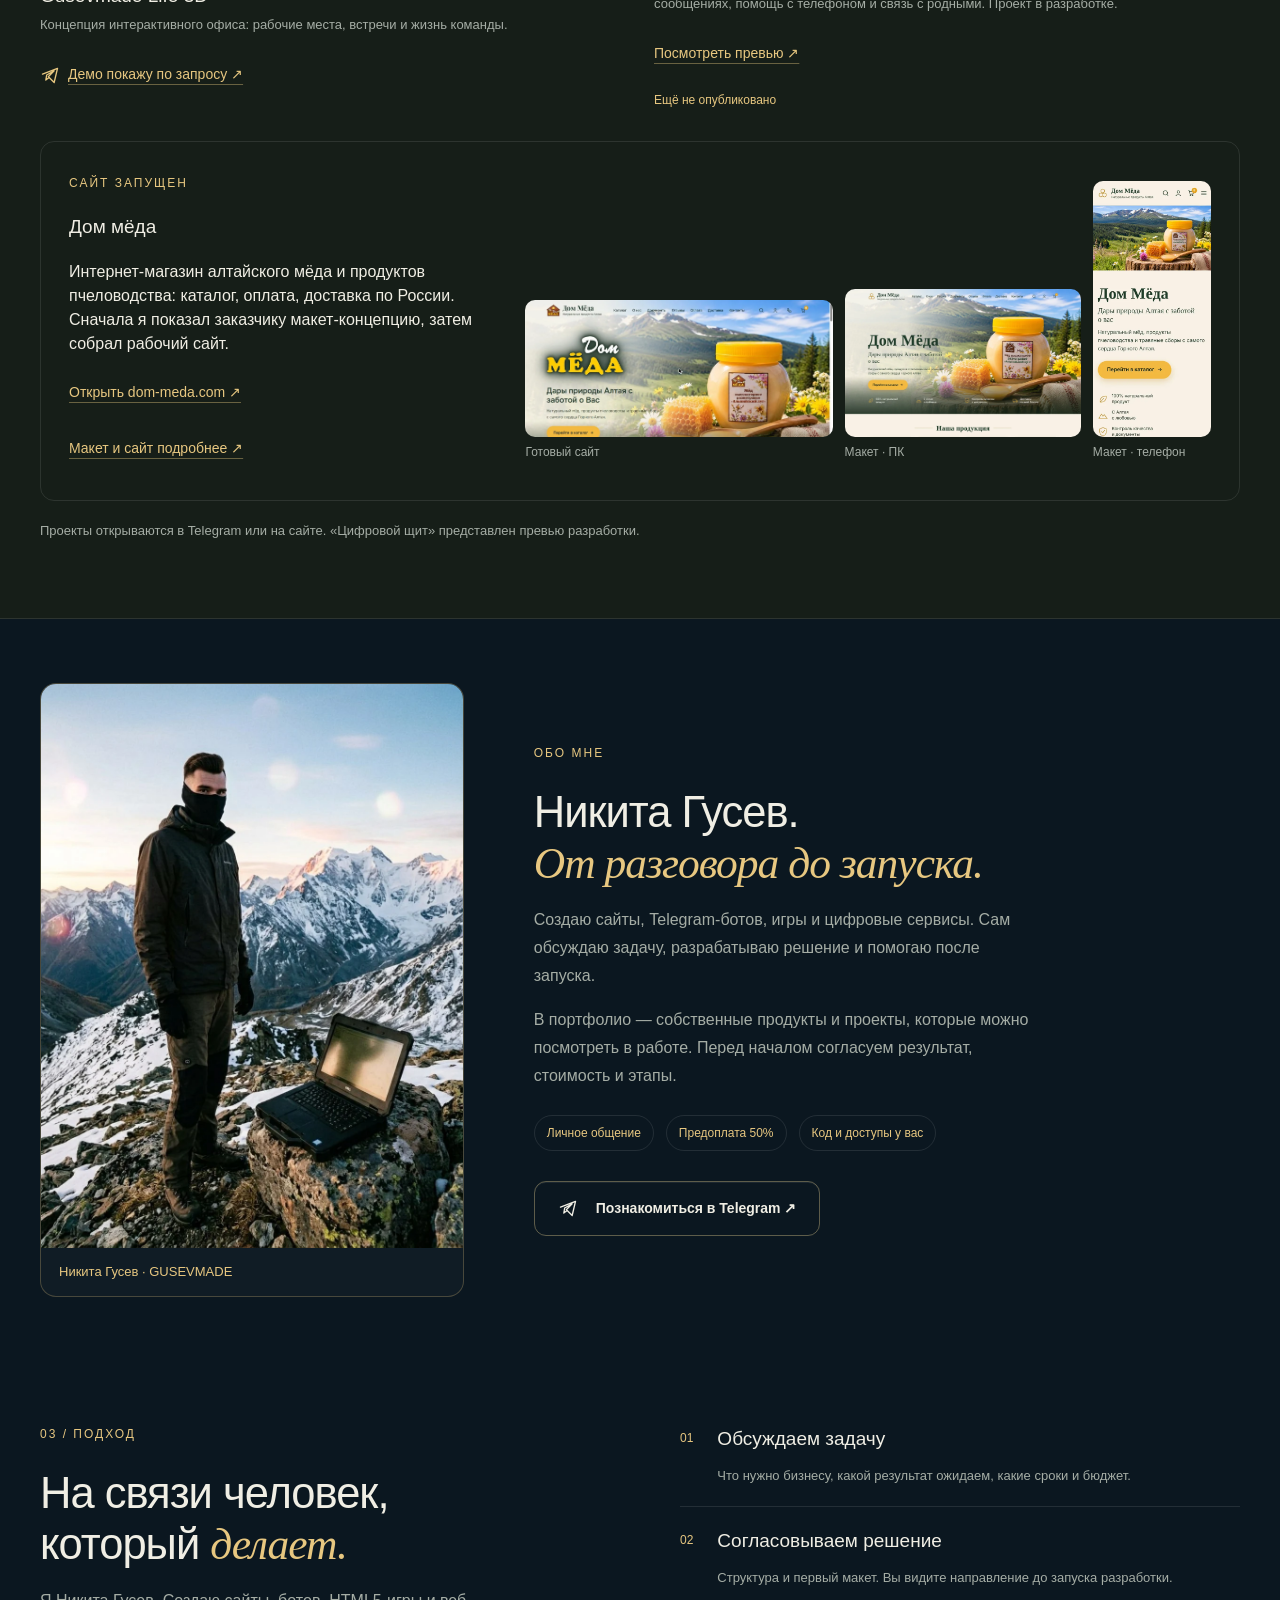
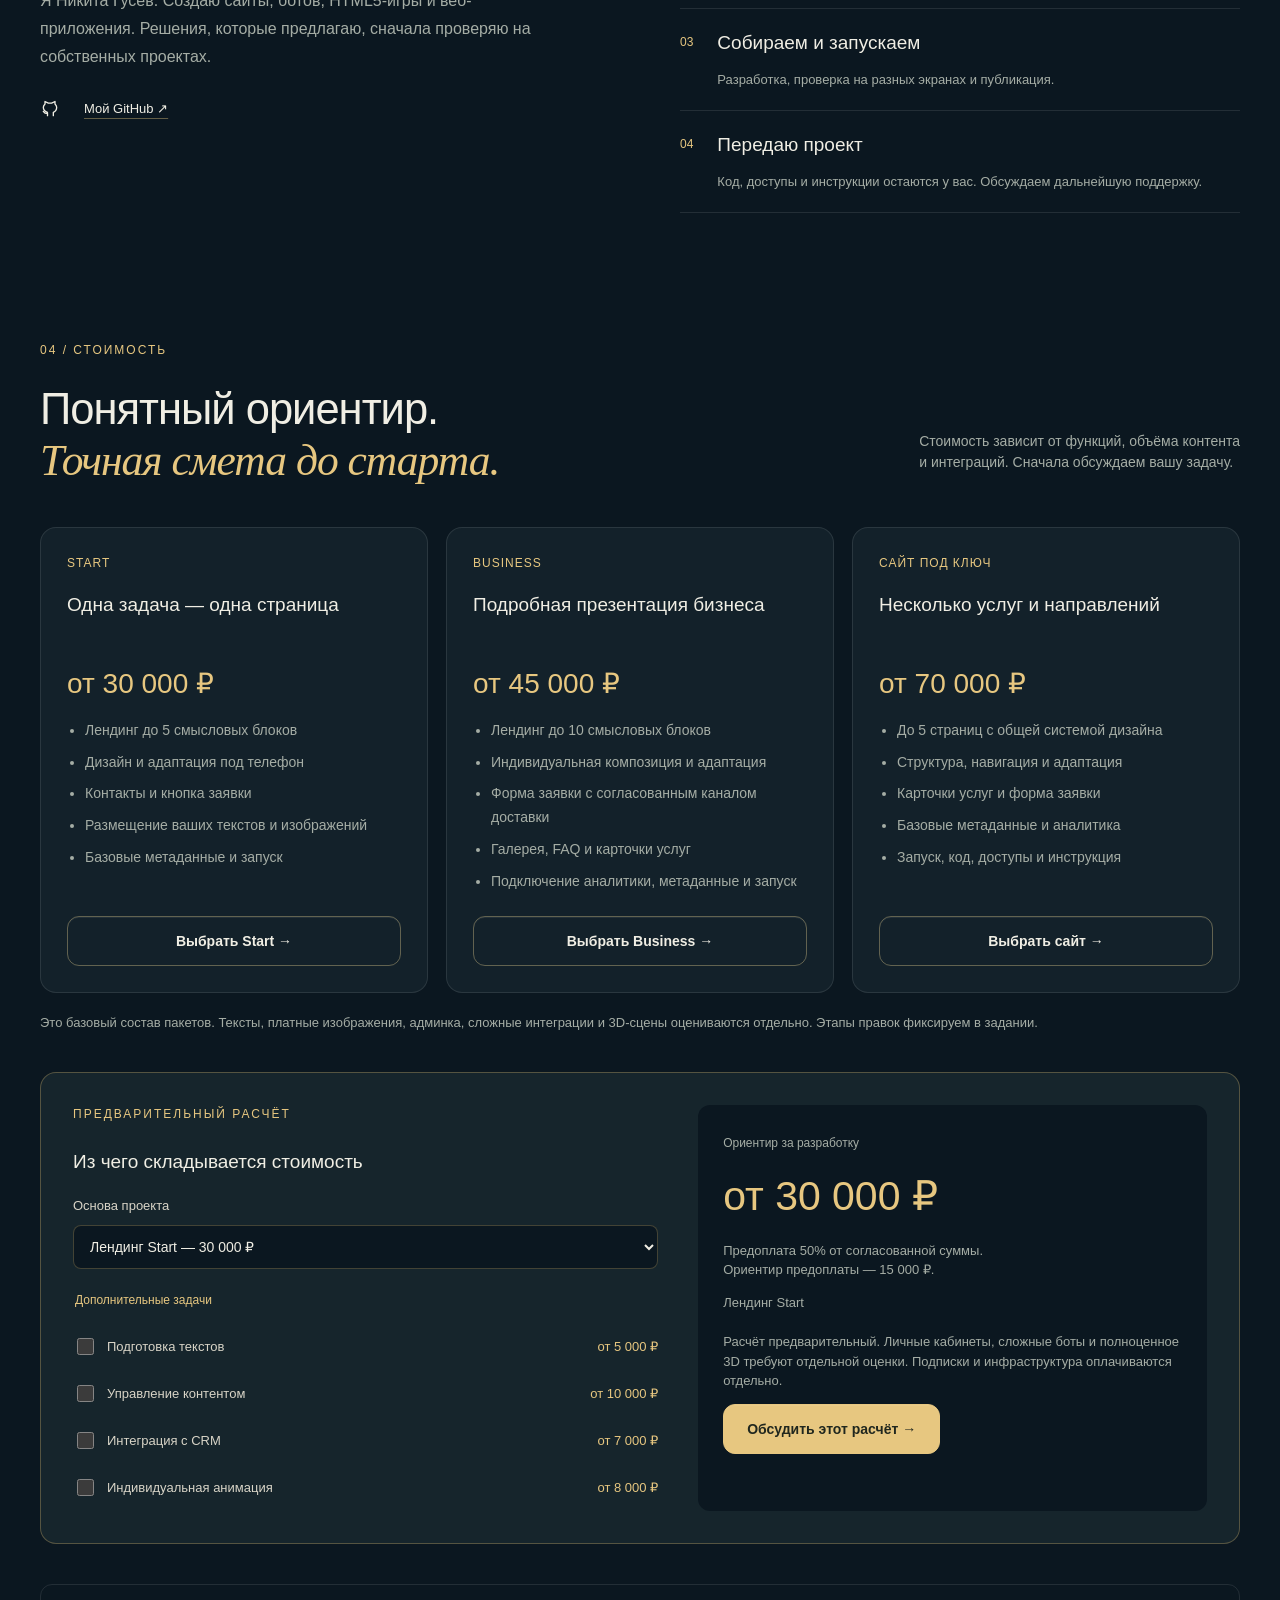
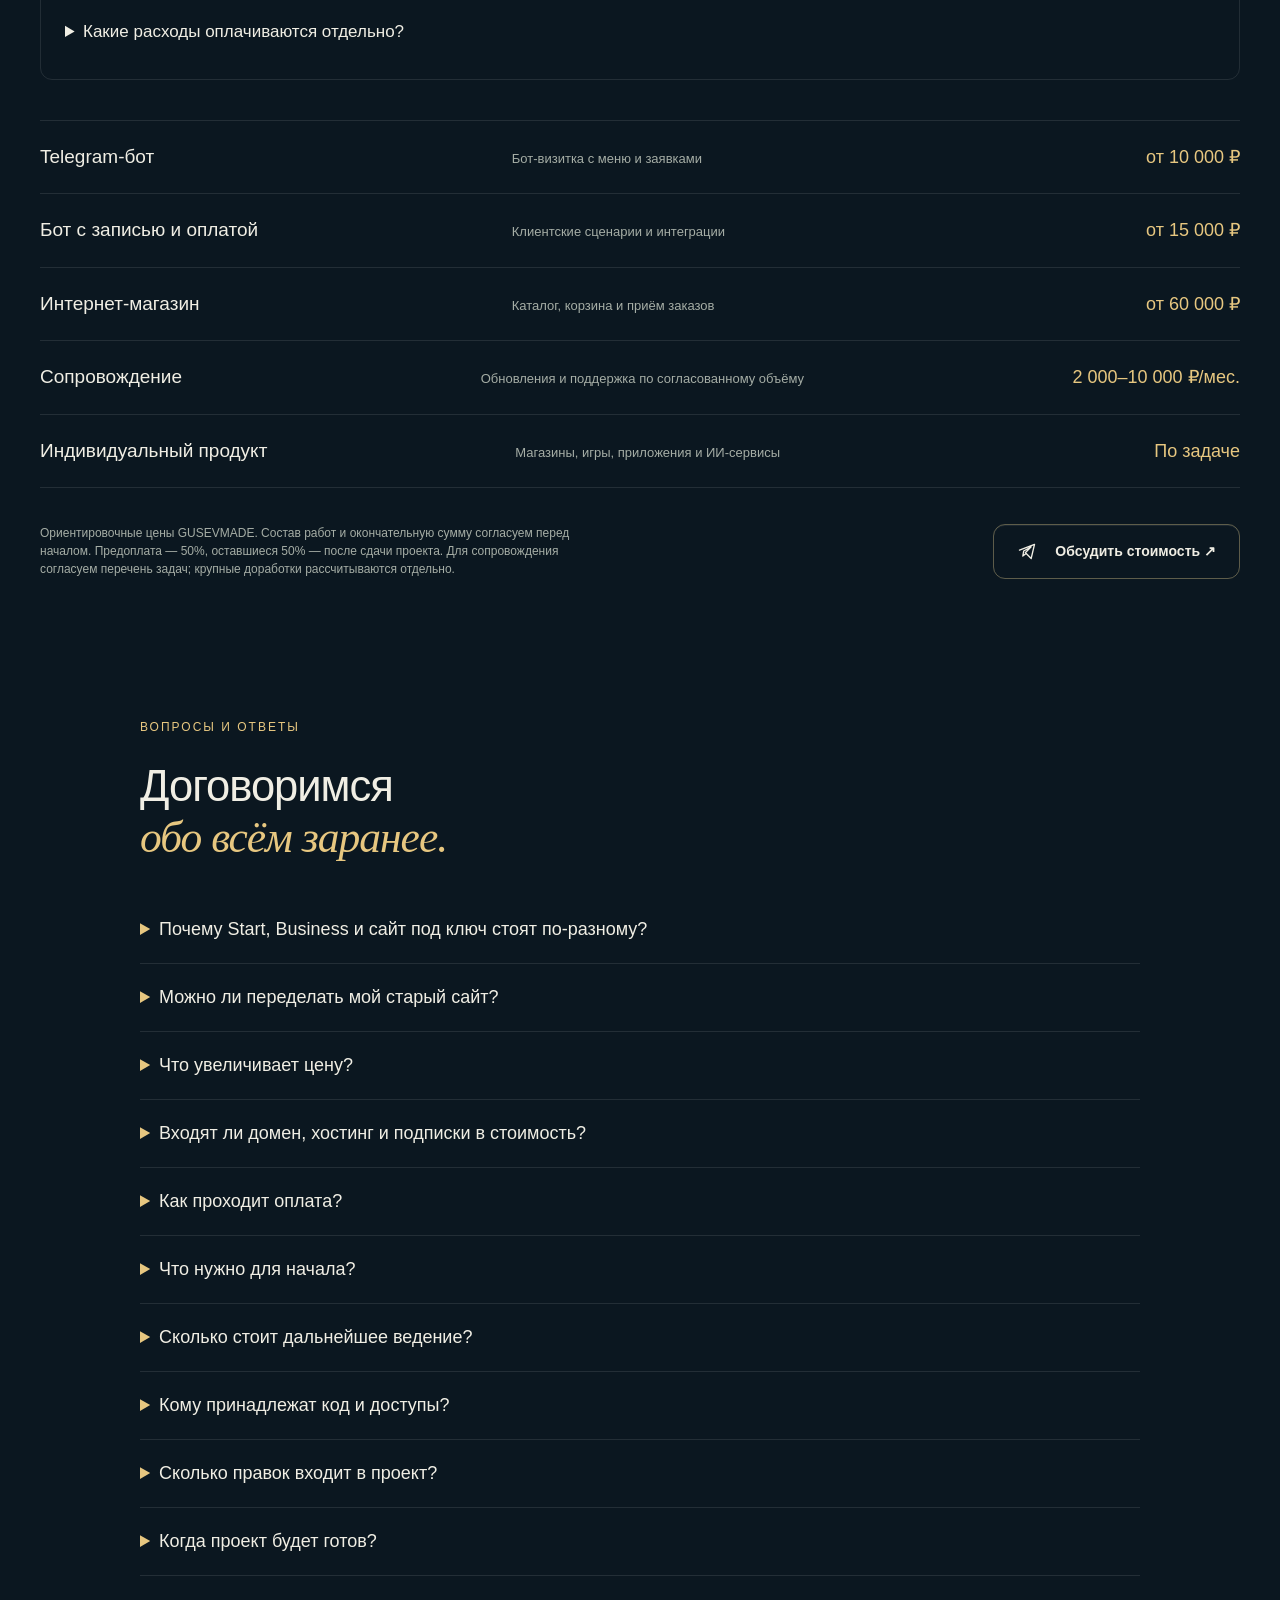
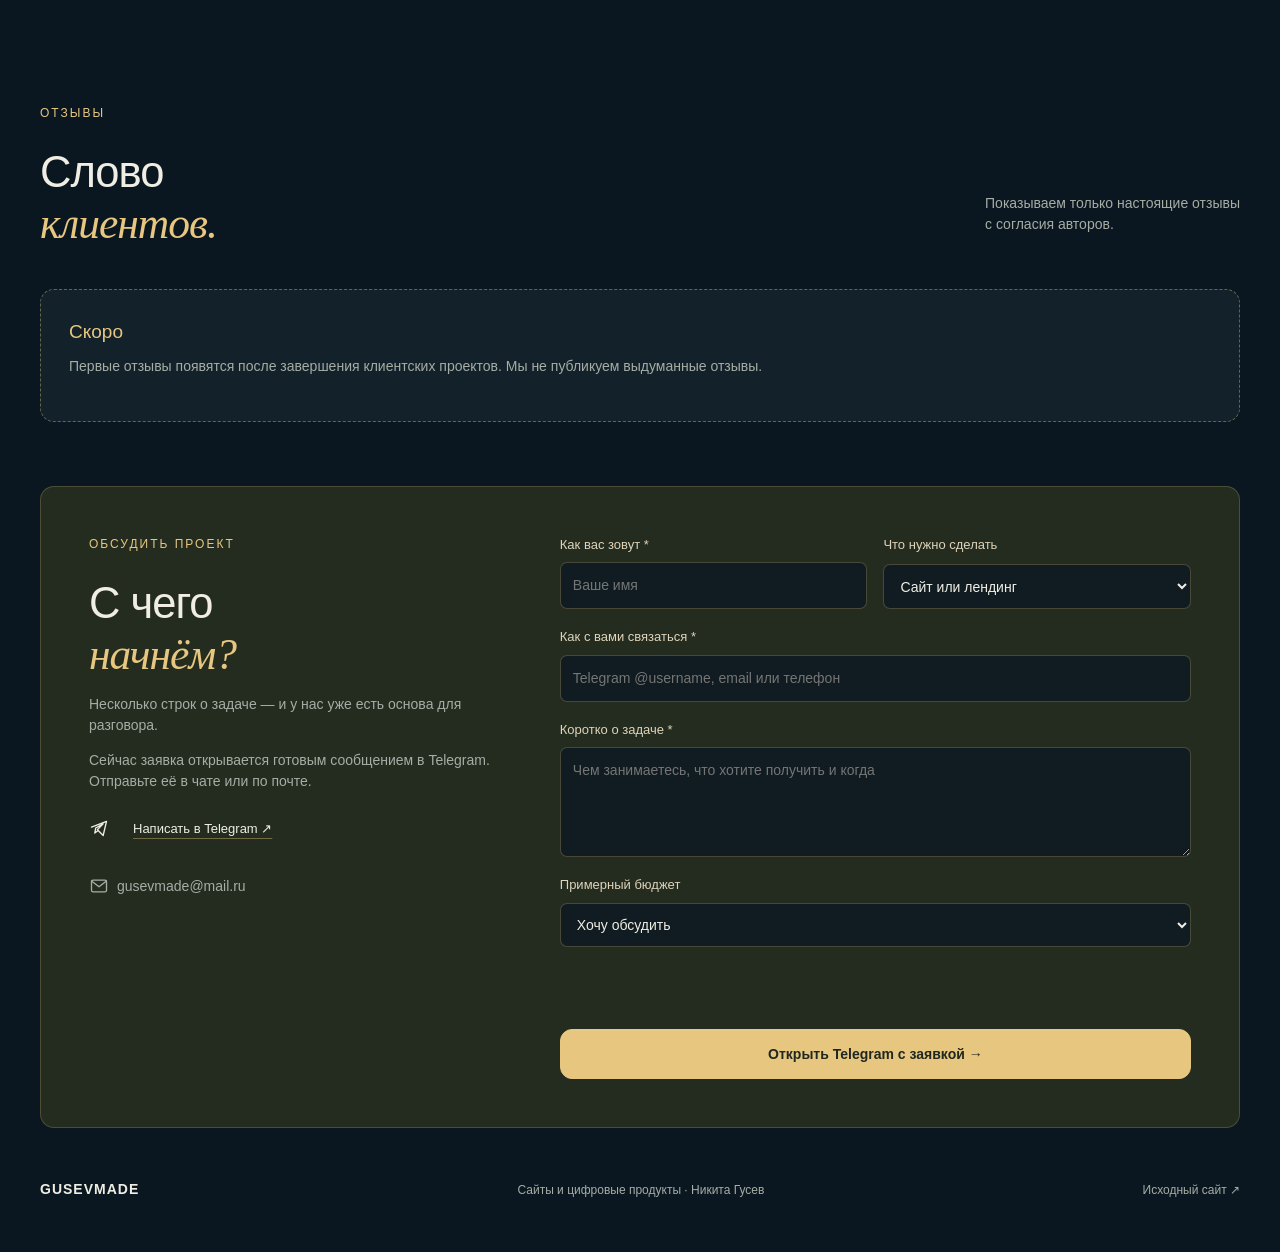
==== commit 95035d45: "Портфолио: чат-визитка врача Co-Authored-By: Claude Sonnet 5.5 <noreply@anthropic.com> Claude-Sessio" ====
--- a/index.html
+++ b/index.html
@@ -11,7 +11,7 @@
 <section class="container section" id="services"><div class="section-heading"><div><p class="eyebrow">01 / УСЛУГИ</p><h2>Что нужно вашему<br>бизнесу?</h2></div><p>Начинаем с задачи. Подбираем формат,<br>согласовываем объём и собираем решение.</p></div><div class="new-build"><h3>Новый сайт с нуля</h3><p>Проектируем структуру, дизайн и функции под вашу задачу. Если у вас есть старый сайт, используем его как источник материалов для нового проекта. Доработка чужого сайта в эти тарифы не входит.</p></div><div class="service-grid"><article><span class="index">01 / WEB</span><h3>Сайты и лендинги</h3><p>Представить компанию, рассказать о продукте и помочь клиенту оставить заявку.</p><div class="service-bottom"><span>Лендинг от 30 000 ₽</span><a href="https://t.me/daspasibog" aria-label="Обсудить сайт">↗</a></div></article><article><span class="index">02 / AUTOMATION</span><h3>Telegram-боты и ИИ</h3><p>Отвечать на вопросы, принимать заявки и автоматизировать ежедневные процессы.</p><div class="service-bottom"><span>Бот от 10 000 ₽</span><a href="https://t.me/daspasibog" aria-label="Обсудить бота">↗</a></div></article><article><span class="index">03 / PRODUCTS</span><h3>Игры и приложения</h3><p>Интерактивные продукты для браузера, социальных сетей и игровых платформ.</p><div class="service-bottom"><span>HTML5-игра от 15 000 ₽</span><a href="https://t.me/daspasibog" aria-label="Обсудить игру">↗</a></div></article></div><p class="note">Начальные цены. Итоговая стоимость зависит от задачи и согласуется до старта.</p></section>
 <section class="container section" id="site-lab"><div class="section-heading"><div><p class="eyebrow">ПОПРОБУЙТЕ СВОЮ ИДЕЮ</p><h2>Каким будет<br><em>ваш новый сайт?</em></h2></div><p>Выберите настроение, цвет и блоки.<br>Эскиз меняется сразу — его можно добавить в заявку.</p></div>
 <details class="lab-disclosure"><summary>Собрать эскиз будущего сайта <span>Стиль, цвет и блоки →</span></summary><div class="lab-grid"><form id="design-form"><label>Название бизнеса *<input id="design-name" required minlength="2" maxlength="45" placeholder="Например, мастерская мебели"></label><label>Чем вы занимаетесь? *<textarea id="design-task" required minlength="10" maxlength="160" rows="3" placeholder="Например, мебель на заказ из массива"></textarea></label><label>Стиль<select id="design-style"><option value="premium">Сдержанный и премиальный</option><option value="minimal">Светлый и минималистичный</option><option value="bold">Яркий и современный</option></select></label><fieldset><legend>Акцентный цвет</legend><div class="swatches"><label><input type="radio" name="accent" value="gold" checked>Золото</label><label><input type="radio" name="accent" value="blue">Синий</label><label><input type="radio" name="accent" value="green">Зелёный</label></div></fieldset><fieldset><legend>Что показать на странице?</legend><label class="check-option"><input type="checkbox" name="section" value="services" checked>Услуги</label><label class="check-option"><input type="checkbox" name="section" value="gallery" checked>Работы</label><label class="check-option"><input type="checkbox" name="section" value="about">О компании</label></fieldset><button class="button gold" type="submit">Добавить эскиз в заявку →</button><p class="note">Эскиз на основе готовых композиций. Индивидуальный дизайн разрабатываем после обсуждения задачи.</p></form>
-<div class="preview-area"><div class="preview-toolbar"><span>ПРЕДПРОСМОТР</span><div role="group" aria-label="Размер эскиза"><button type="button" data-device="desktop" aria-pressed="true">ПК</button><button type="button" data-device="mobile" aria-pressed="false">Телефон</button></div></div><div class="mini-site premium" id="mini-site"><div class="mini-nav"><strong id="mini-brand">Ваш бренд</strong><span>Услуги · Контакты</span></div><div class="mini-hero"><div><span class="mini-tag">СОЗДАНО ДЛЯ ВАС</span><h3 id="mini-title">Создаём решения для вашего дома</h3><p>Ваш подход, ваши преимущества и понятный следующий шаг для клиента.</p><span class="mini-cta">Обсудить задачу ↗</span></div><div class="mini-sculpture" aria-hidden="true"><span></span><span></span><span></span></div></div><div id="mini-services" class="mini-section"><h4>Наши услуги</h4><div class="mini-cards"><span>Идея и подход</span><span>Детали проекта</span><span>Готовое решение</span></div></div><div id="mini-gallery" class="mini-section"><h4>Избранные работы</h4><div class="mini-gallery"><span></span><span></span></div></div><div id="mini-about" class="mini-section" hidden><h4>О компании</h4><p>Здесь будет ваша история, команда и принципы работы.</p></div><div class="mini-footer">Давайте обсудим вашу идею ↗</div></div><p class="note">Это демонстрационный эскиз. Названия и блоки используются для выбора направления дизайна.</p></div></div></details></section><section class="section work-section" id="work"><div class="container"><div class="section-heading"><div><p class="eyebrow">02 / ПРОЕКТЫ</p><h2>Сначала сделал сам.<br><em>Теперь делаю для вас.</em></h2></div><a class="text-link" href="projects.html">Все проекты и подробности ↗</a></div><div class="project-grid"><article class="project"><a class="project-art garden" href="projects.html#dacha"><span class="project-type">HTML5 / ИГРА</span><span class="shots shots-phones" aria-hidden="true"><img src="assets/shots/dacha-1.webp" width="480" height="853" loading="lazy" alt=""><img src="assets/shots/dacha-3.webp" width="480" height="853" loading="lazy" alt=""><img src="assets/shots/dacha-4.webp" width="480" height="853" loading="lazy" alt=""></span><strong>Бабушкина дача</strong><span class="project-open">↗</span></a><h3>Бабушкина дача</h3><p>Игра «три в ряд», уровни и обустройство дачи. <strong class="result-label">Результат:</strong> игра создана; Android-версия готовится к выходу в RuStore.</p><a class="project-link" href="projects.html#dacha">О проекте ↗</a></article><article class="project"><a class="project-art fishing" href="projects.html#fishing"><span class="project-type">WEB / МАГАЗИН</span><span class="shots shots-wide" aria-hidden="true"><img src="assets/shots/fishing-live-1.webp" width="1366" height="607" loading="lazy" alt=""></span><strong>Алтай-рыбалка</strong><span class="project-open">↗</span></a><h3>Алтай-рыбалка</h3><p>Каталог снастей, корзина и передача заказа в Telegram. <strong class="result-label">Результат:</strong> путь от выбора товара до обращения к продавцу.</p><a class="project-link" href="projects.html#fishing">О проекте ↗</a></article><article class="project"><a class="project-art ariadna" href="https://t.me/ariadna_pomoshnica_bot" target="_blank" rel="noopener"><span class="project-type">TELEGRAM / ИИ</span><span class="project-number" aria-hidden="true">03</span><strong>Ариадна</strong><span class="project-open">↗</span></a><h3>Ариадна</h3><p>Умная помощница: ответы на вопросы, изображения, работа с PDF и голосовыми сообщениями.</p><a class="project-link" href="https://t.me/ariadna_pomoshnica_bot" target="_blank" rel="noopener">Открыть Ариадну в Telegram ↗</a></article><article class="project office-project"><a class="office-art" href="https://t.me/daspasibog?text=Хочу%20посмотреть%20демо%20офиса%20агентов" target="_blank" rel="noopener"><img src="assets/office-house.webp" width="1672" height="941" loading="lazy" alt="Концепт дома агентов: двухэтажный офис в горах, кабинеты, переговорная и персонажи"><span>КОНЦЕПЦИЯ / Дом агентов</span></a><h3>Дом агентов</h3><p>Концепция пространства ИИ-агентов: отдельные роли, общая работа и согласование результатов.</p><a class="project-link" href="https://t.me/daspasibog?text=Хочу%20посмотреть%20демо%20офиса%20агентов" target="_blank" rel="noopener">Демо покажу по запросу ↗</a></article><article class="project"><a class="office-art" href="https://t.me/daspasibog?text=Хочу%20посмотреть%20демо%20офиса%20агентов" target="_blank" rel="noopener"><img src="assets/office-house.webp" width="1672" height="941" loading="lazy" alt="Концепт дома агентов: двухэтажный офис в горах, кабинеты, переговорная и персонажи"><span>КОНЦЕПЦИЯ / Gusevmade Life 3D</span></a><h3>Gusevmade Life 3D</h3><p>Концепция интерактивного офиса: рабочие места, встречи и жизнь команды.</p><a class="project-link" href="https://t.me/daspasibog?text=Хочу%20посмотреть%20демо%20офиса%20агентов" target="_blank" rel="noopener">Демо покажу по запросу ↗</a></article><article class="project"><a class="shield-preview" href="assets/digital-shield.webp" target="_blank" rel="noopener" aria-label="Открыть превью Цифрового щита"><img src="assets/digital-shield.webp" width="1920" height="1080" decoding="async" alt="Цифровой щит — приложение для старшего поколения. Превью с проверкой сообщений, помощью с телефоном и связью с родными."></a><h3>Цифровой щит</h3><p>Приложение для старшего поколения. Подсказки о подозрительных звонках и сообщениях, помощь с телефоном и связь с родными. Проект в разработке.</p><a class="project-link" href="assets/digital-shield.webp" target="_blank" rel="noopener">Посмотреть превью ↗</a><span class="project-status">Ещё не опубликовано</span></article></div><div class="honey-feature"><div class="hf-text"><span class="hf-tag">САЙТ ЗАПУЩЕН</span><h3>Дом мёда</h3><p>Интернет-магазин алтайского мёда и продуктов пчеловодства: каталог, оплата, доставка по России. Сначала я показал заказчику макет-концепцию, затем собрал рабочий сайт.</p><a class="project-link" href="https://dom-meda.com" target="_blank" rel="noopener">Открыть dom-meda.com ↗</a><a class="project-link" href="projects.html#honey">Макет и сайт подробнее ↗</a></div><div class="hf-shots"><figure><img src="assets/shots/honey-live-1.webp" width="1366" height="607" loading="lazy" alt="Готовый сайт Дом мёда: главный экран"><figcaption>Готовый сайт</figcaption></figure><figure><img src="assets/shots/honey-mock-desk.webp" width="1200" height="750" loading="lazy" alt="Макет сайта Дом мёда для ПК"><figcaption>Макет · ПК</figcaption></figure><figure class="hf-phone"><img src="assets/shots/honey-mock-phone.webp" width="420" height="909" loading="lazy" alt="Макет сайта Дом мёда для телефона"><figcaption>Макет · телефон</figcaption></figure></div></div><p class="note">Проекты открываются в Telegram или на сайте. «Цифровой щит» представлен превью разработки.</p></div></section>
+<div class="preview-area"><div class="preview-toolbar"><span>ПРЕДПРОСМОТР</span><div role="group" aria-label="Размер эскиза"><button type="button" data-device="desktop" aria-pressed="true">ПК</button><button type="button" data-device="mobile" aria-pressed="false">Телефон</button></div></div><div class="mini-site premium" id="mini-site"><div class="mini-nav"><strong id="mini-brand">Ваш бренд</strong><span>Услуги · Контакты</span></div><div class="mini-hero"><div><span class="mini-tag">СОЗДАНО ДЛЯ ВАС</span><h3 id="mini-title">Создаём решения для вашего дома</h3><p>Ваш подход, ваши преимущества и понятный следующий шаг для клиента.</p><span class="mini-cta">Обсудить задачу ↗</span></div><div class="mini-sculpture" aria-hidden="true"><span></span><span></span><span></span></div></div><div id="mini-services" class="mini-section"><h4>Наши услуги</h4><div class="mini-cards"><span>Идея и подход</span><span>Детали проекта</span><span>Готовое решение</span></div></div><div id="mini-gallery" class="mini-section"><h4>Избранные работы</h4><div class="mini-gallery"><span></span><span></span></div></div><div id="mini-about" class="mini-section" hidden><h4>О компании</h4><p>Здесь будет ваша история, команда и принципы работы.</p></div><div class="mini-footer">Давайте обсудим вашу идею ↗</div></div><p class="note">Это демонстрационный эскиз. Названия и блоки используются для выбора направления дизайна.</p></div></div></details></section><section class="section work-section" id="work"><div class="container"><div class="section-heading"><div><p class="eyebrow">02 / ПРОЕКТЫ</p><h2>Сначала сделал сам.<br><em>Теперь делаю для вас.</em></h2></div><a class="text-link" href="projects.html">Все проекты и подробности ↗</a></div><div class="project-grid"><article class="project"><a class="project-art garden" href="projects.html#dacha"><span class="project-type">HTML5 / ИГРА</span><span class="shots shots-phones" aria-hidden="true"><img src="assets/shots/dacha-1.webp" width="480" height="853" loading="lazy" alt=""><img src="assets/shots/dacha-3.webp" width="480" height="853" loading="lazy" alt=""><img src="assets/shots/dacha-4.webp" width="480" height="853" loading="lazy" alt=""></span><strong>Бабушкина дача</strong><span class="project-open">↗</span></a><h3>Бабушкина дача</h3><p>Игра «три в ряд», уровни и обустройство дачи. <strong class="result-label">Результат:</strong> игра создана; Android-версия готовится к выходу в RuStore.</p><a class="project-link" href="projects.html#dacha">О проекте ↗</a></article><article class="project"><a class="project-art fishing" href="projects.html#fishing"><span class="project-type">WEB / МАГАЗИН</span><span class="shots shots-wide" aria-hidden="true"><img src="assets/shots/fishing-live-1.webp" width="1366" height="607" loading="lazy" alt=""></span><strong>Алтай-рыбалка</strong><span class="project-open">↗</span></a><h3>Алтай-рыбалка</h3><p>Каталог снастей, корзина и передача заказа в Telegram. <strong class="result-label">Результат:</strong> путь от выбора товара до обращения к продавцу.</p><a class="project-link" href="projects.html#fishing">О проекте ↗</a></article><article class="project"><a class="project-art vizitka" href="https://vastly-heard-rope.tilda.ws/visitka" target="_blank" rel="noopener"><span class="project-type">WEB / ЧАТ-ВИЗИТКА</span><span class="shots shots-wide" aria-hidden="true"><img src="assets/shots/vizitka-live-1.webp" width="1366" height="607" loading="lazy" alt=""></span><strong>Чат-визитка врача</strong><span class="project-open">↗</span></a><h3>Чат-визитка врача-косметолога</h3><p>Одностраничный сайт: знакомство, спецпредложения и кнопка «Консультация» в Telegram. <strong class="result-label">Результат:</strong> ссылку можно отправлять новым клиентам.</p><a class="project-link" href="https://vastly-heard-rope.tilda.ws/visitka" target="_blank" rel="noopener">Открыть сайт ↗</a></article><article class="project"><a class="project-art ariadna" href="https://t.me/ariadna_pomoshnica_bot" target="_blank" rel="noopener"><span class="project-type">TELEGRAM / ИИ</span><span class="project-number" aria-hidden="true">03</span><strong>Ариадна</strong><span class="project-open">↗</span></a><h3>Ариадна</h3><p>Умная помощница: ответы на вопросы, изображения, работа с PDF и голосовыми сообщениями.</p><a class="project-link" href="https://t.me/ariadna_pomoshnica_bot" target="_blank" rel="noopener">Открыть Ариадну в Telegram ↗</a></article><article class="project office-project"><a class="office-art" href="https://t.me/daspasibog?text=Хочу%20посмотреть%20демо%20офиса%20агентов" target="_blank" rel="noopener"><img src="assets/office-house.webp" width="1672" height="941" loading="lazy" alt="Концепт дома агентов: двухэтажный офис в горах, кабинеты, переговорная и персонажи"><span>КОНЦЕПЦИЯ / Дом агентов</span></a><h3>Дом агентов</h3><p>Концепция пространства ИИ-агентов: отдельные роли, общая работа и согласование результатов.</p><a class="project-link" href="https://t.me/daspasibog?text=Хочу%20посмотреть%20демо%20офиса%20агентов" target="_blank" rel="noopener">Демо покажу по запросу ↗</a></article><article class="project"><a class="office-art" href="https://t.me/daspasibog?text=Хочу%20посмотреть%20демо%20офиса%20агентов" target="_blank" rel="noopener"><img src="assets/office-house.webp" width="1672" height="941" loading="lazy" alt="Концепт дома агентов: двухэтажный офис в горах, кабинеты, переговорная и персонажи"><span>КОНЦЕПЦИЯ / Gusevmade Life 3D</span></a><h3>Gusevmade Life 3D</h3><p>Концепция интерактивного офиса: рабочие места, встречи и жизнь команды.</p><a class="project-link" href="https://t.me/daspasibog?text=Хочу%20посмотреть%20демо%20офиса%20агентов" target="_blank" rel="noopener">Демо покажу по запросу ↗</a></article><article class="project"><a class="shield-preview" href="assets/digital-shield.webp" target="_blank" rel="noopener" aria-label="Открыть превью Цифрового щита"><img src="assets/digital-shield.webp" width="1920" height="1080" decoding="async" alt="Цифровой щит — приложение для старшего поколения. Превью с проверкой сообщений, помощью с телефоном и связью с родными."></a><h3>Цифровой щит</h3><p>Приложение для старшего поколения. Подсказки о подозрительных звонках и сообщениях, помощь с телефоном и связь с родными. Проект в разработке.</p><a class="project-link" href="assets/digital-shield.webp" target="_blank" rel="noopener">Посмотреть превью ↗</a><span class="project-status">Ещё не опубликовано</span></article></div><div class="honey-feature"><div class="hf-text"><span class="hf-tag">САЙТ ЗАПУЩЕН</span><h3>Дом мёда</h3><p>Интернет-магазин алтайского мёда и продуктов пчеловодства: каталог, оплата, доставка по России. Сначала я показал заказчику макет-концепцию, затем собрал рабочий сайт.</p><a class="project-link" href="https://dom-meda.com" target="_blank" rel="noopener">Открыть dom-meda.com ↗</a><a class="project-link" href="projects.html#honey">Макет и сайт подробнее ↗</a></div><div class="hf-shots"><figure><img src="assets/shots/honey-live-1.webp" width="1366" height="607" loading="lazy" alt="Готовый сайт Дом мёда: главный экран"><figcaption>Готовый сайт</figcaption></figure><figure><img src="assets/shots/honey-mock-desk.webp" width="1200" height="750" loading="lazy" alt="Макет сайта Дом мёда для ПК"><figcaption>Макет · ПК</figcaption></figure><figure class="hf-phone"><img src="assets/shots/honey-mock-phone.webp" width="420" height="909" loading="lazy" alt="Макет сайта Дом мёда для телефона"><figcaption>Макет · телефон</figcaption></figure></div></div><p class="note">Проекты открываются в Telegram или на сайте. «Цифровой щит» представлен превью разработки.</p></div></section>
 <section class="container section person" id="about"><figure class="author-portrait"><img src="assets/nikita-gusev.webp" width="896" height="1200" loading="lazy" decoding="async" alt="Никита Гусев в горах, рядом ноутбук на скале"><figcaption>Никита Гусев · GUSEVMADE</figcaption></figure><div><p class="eyebrow">ОБО МНЕ</p><h2>Никита Гусев.<br><em>От разговора до запуска.</em></h2><p class="lead">Создаю сайты, Telegram-ботов, игры и цифровые сервисы. Сам обсуждаю задачу, разрабатываю решение и помогаю после запуска.</p><p class="lead">В портфолио — собственные продукты и проекты, которые можно посмотреть в работе. Перед началом согласуем результат, стоимость и этапы.</p><div class="person-facts"><span>Личное общение</span><span>Предоплата 50%</span><span>Код и доступы у вас</span></div><a class="button" href="https://t.me/daspasibog" target="_blank" rel="noopener">Познакомиться в Telegram ↗</a></div></section><section class="container section about" id="approach"><div><p class="eyebrow">03 / ПОДХОД</p><h2>На связи человек,<br>который <em>делает.</em></h2><p class="lead">Я Никита Гусев. Создаю сайты, ботов, HTML5-игры и веб-приложения. Решения, которые предлагаю, сначала проверяю на собственных проектах.</p><a class="text-link" href="https://github.com/nikita0071007" target="_blank" rel="noopener">Мой GitHub ↗</a></div><ol class="steps"><li><span>01</span><div><h3>Обсуждаем задачу</h3><p>Что нужно бизнесу, какой результат ожидаем, какие сроки и бюджет.</p></div></li><li><span>02</span><div><h3>Согласовываем решение</h3><p>Структура и первый макет. Вы видите направление до запуска разработки.</p></div></li><li><span>03</span><div><h3>Собираем и запускаем</h3><p>Разработка, проверка на разных экранах и публикация.</p></div></li><li><span>04</span><div><h3>Передаю проект</h3><p>Код, доступы и инструкции остаются у вас. Обсуждаем дальнейшую поддержку.</p></div></li></ol></section>
 <section class="container section pricing" id="prices"><div class="section-heading"><div><p class="eyebrow">04 / СТОИМОСТЬ</p><h2>Понятный ориентир.<br><em>Точная смета до старта.</em></h2></div><p>Стоимость зависит от функций, объёма контента<br>и интеграций. Сначала обсуждаем вашу задачу.</p></div>
 <div class="package-grid">
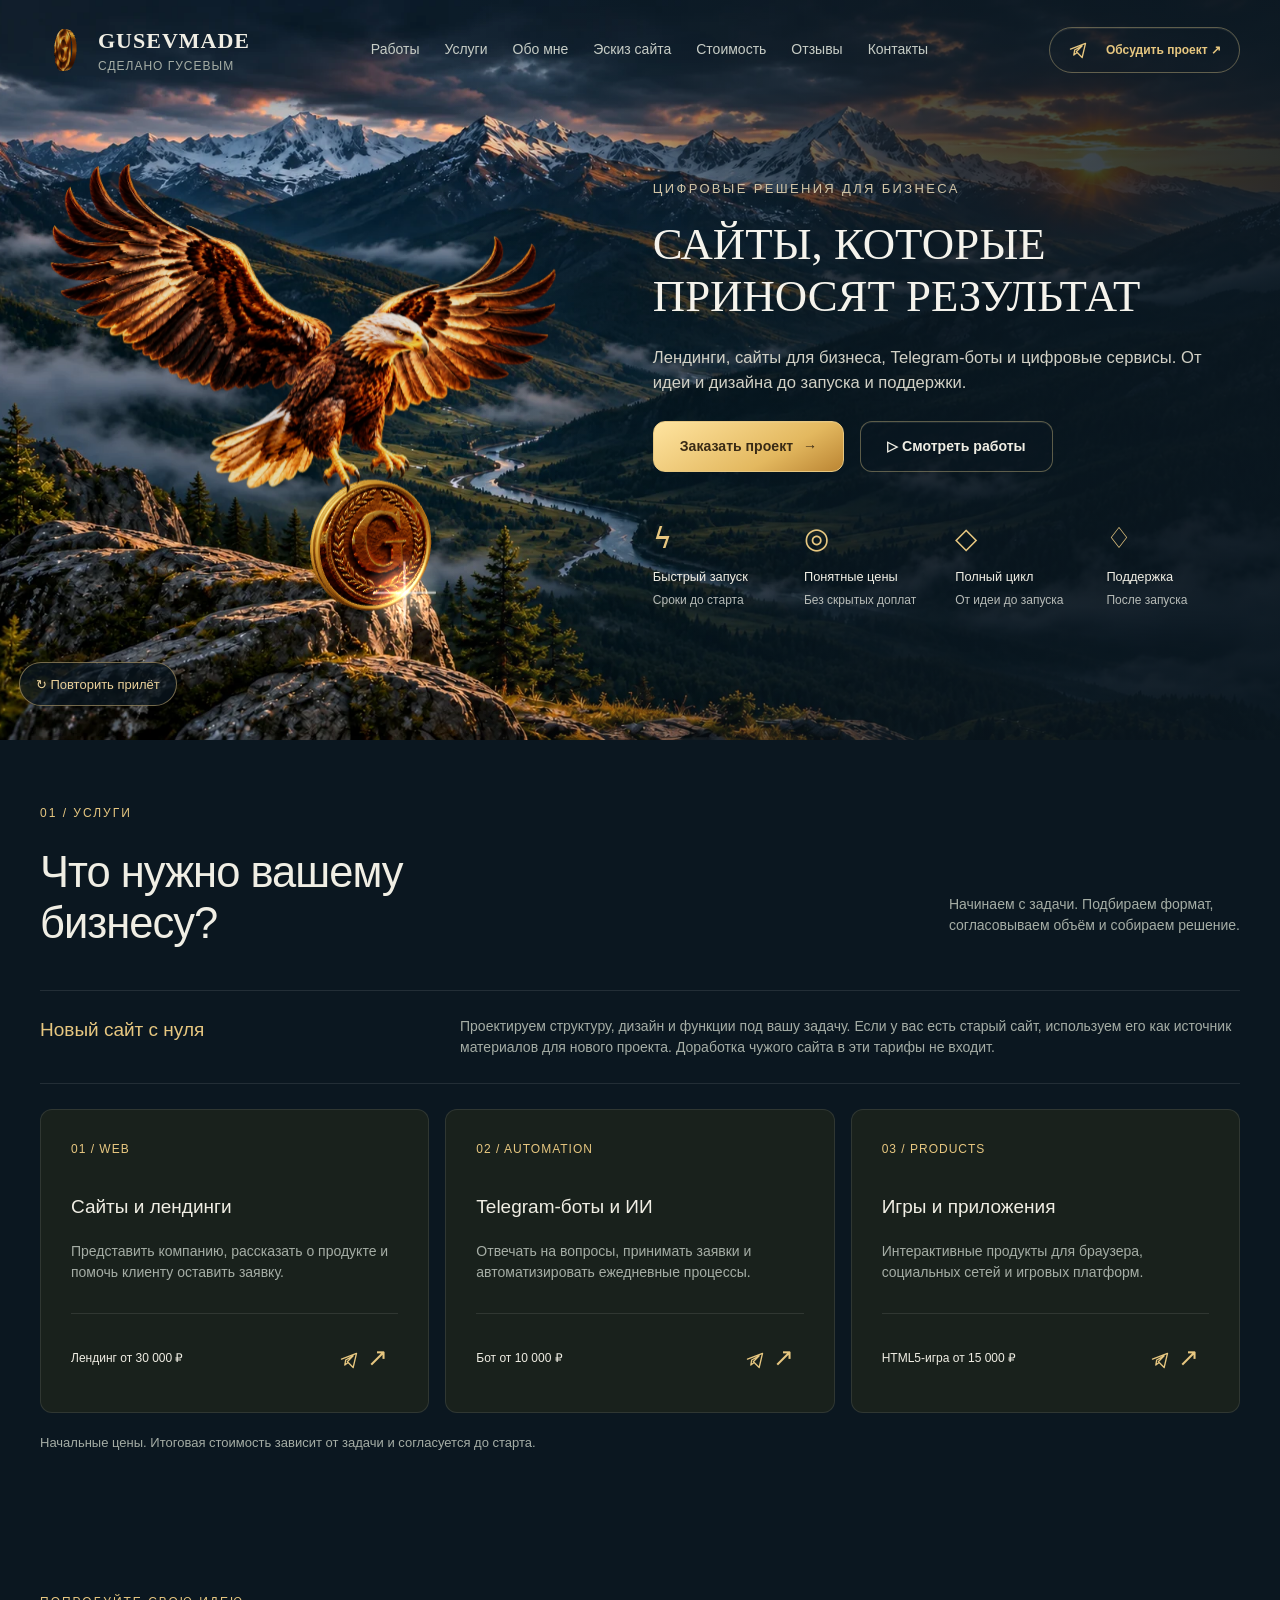
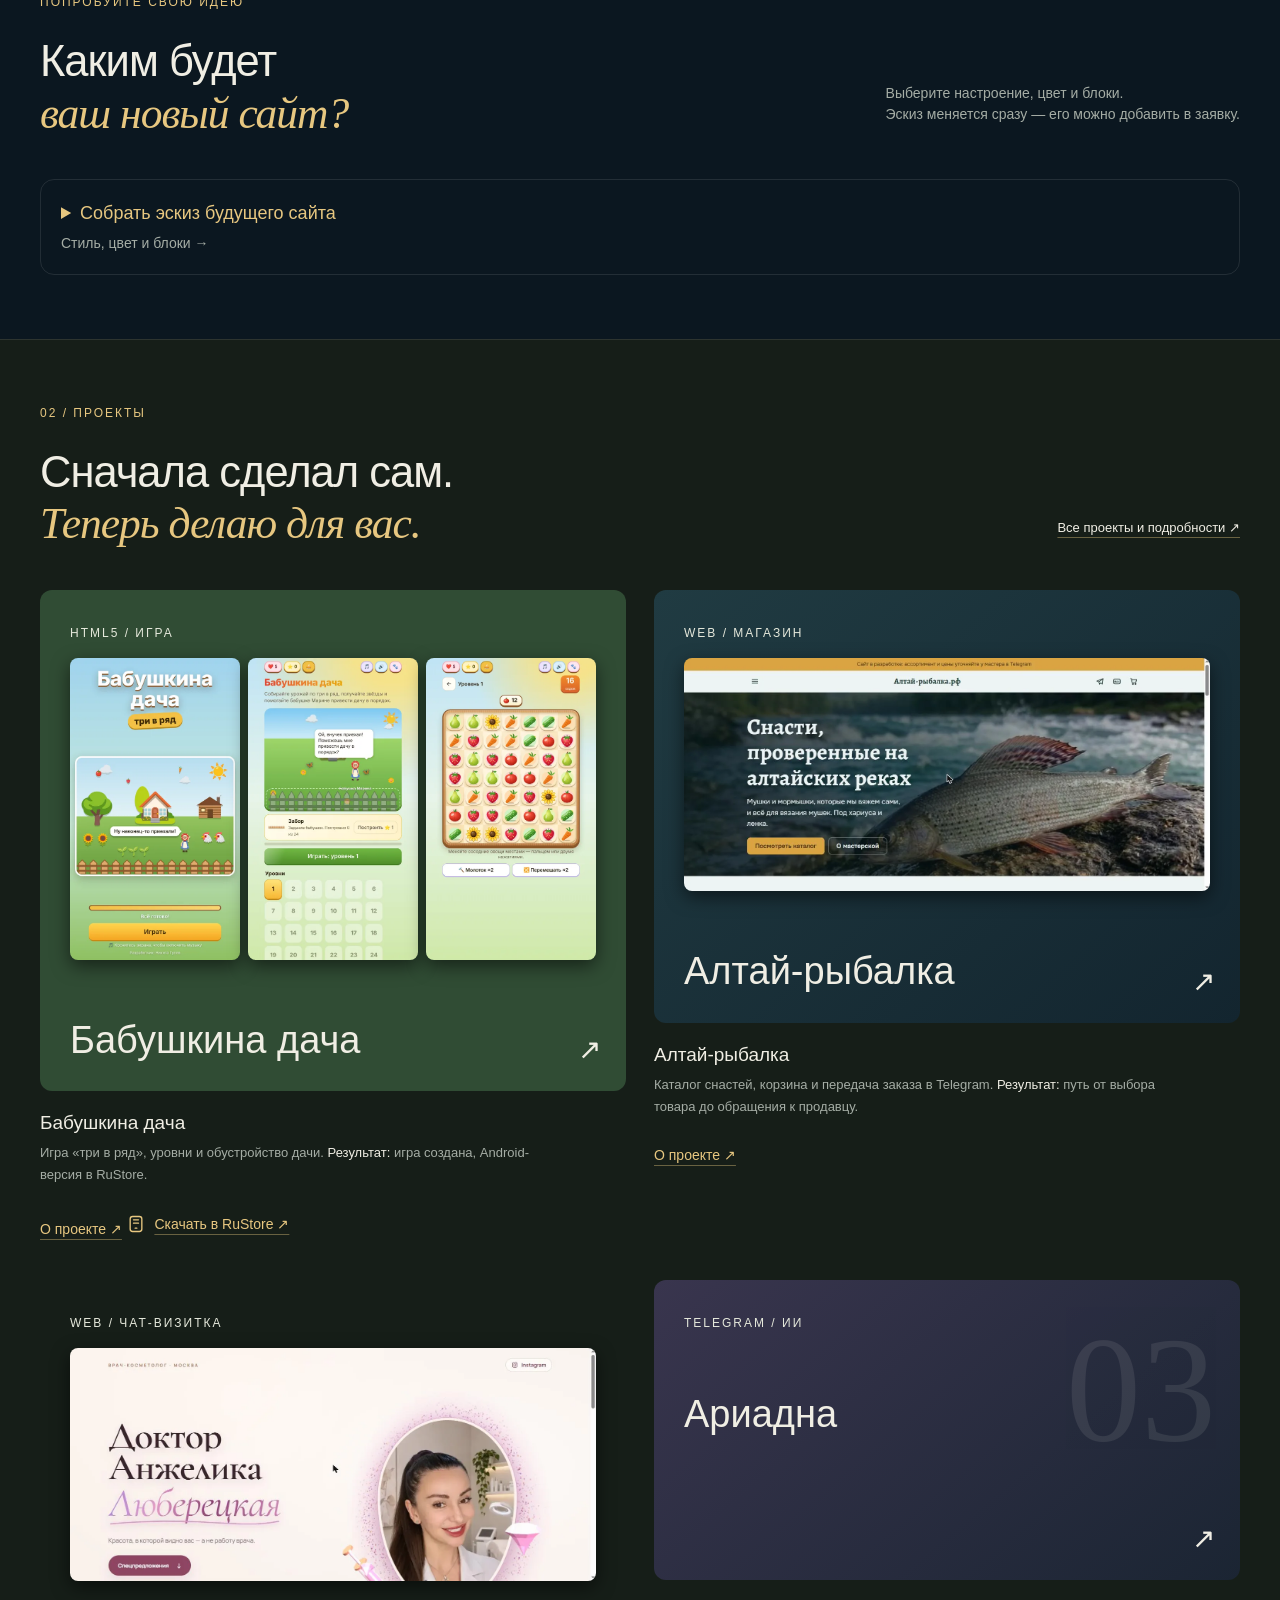
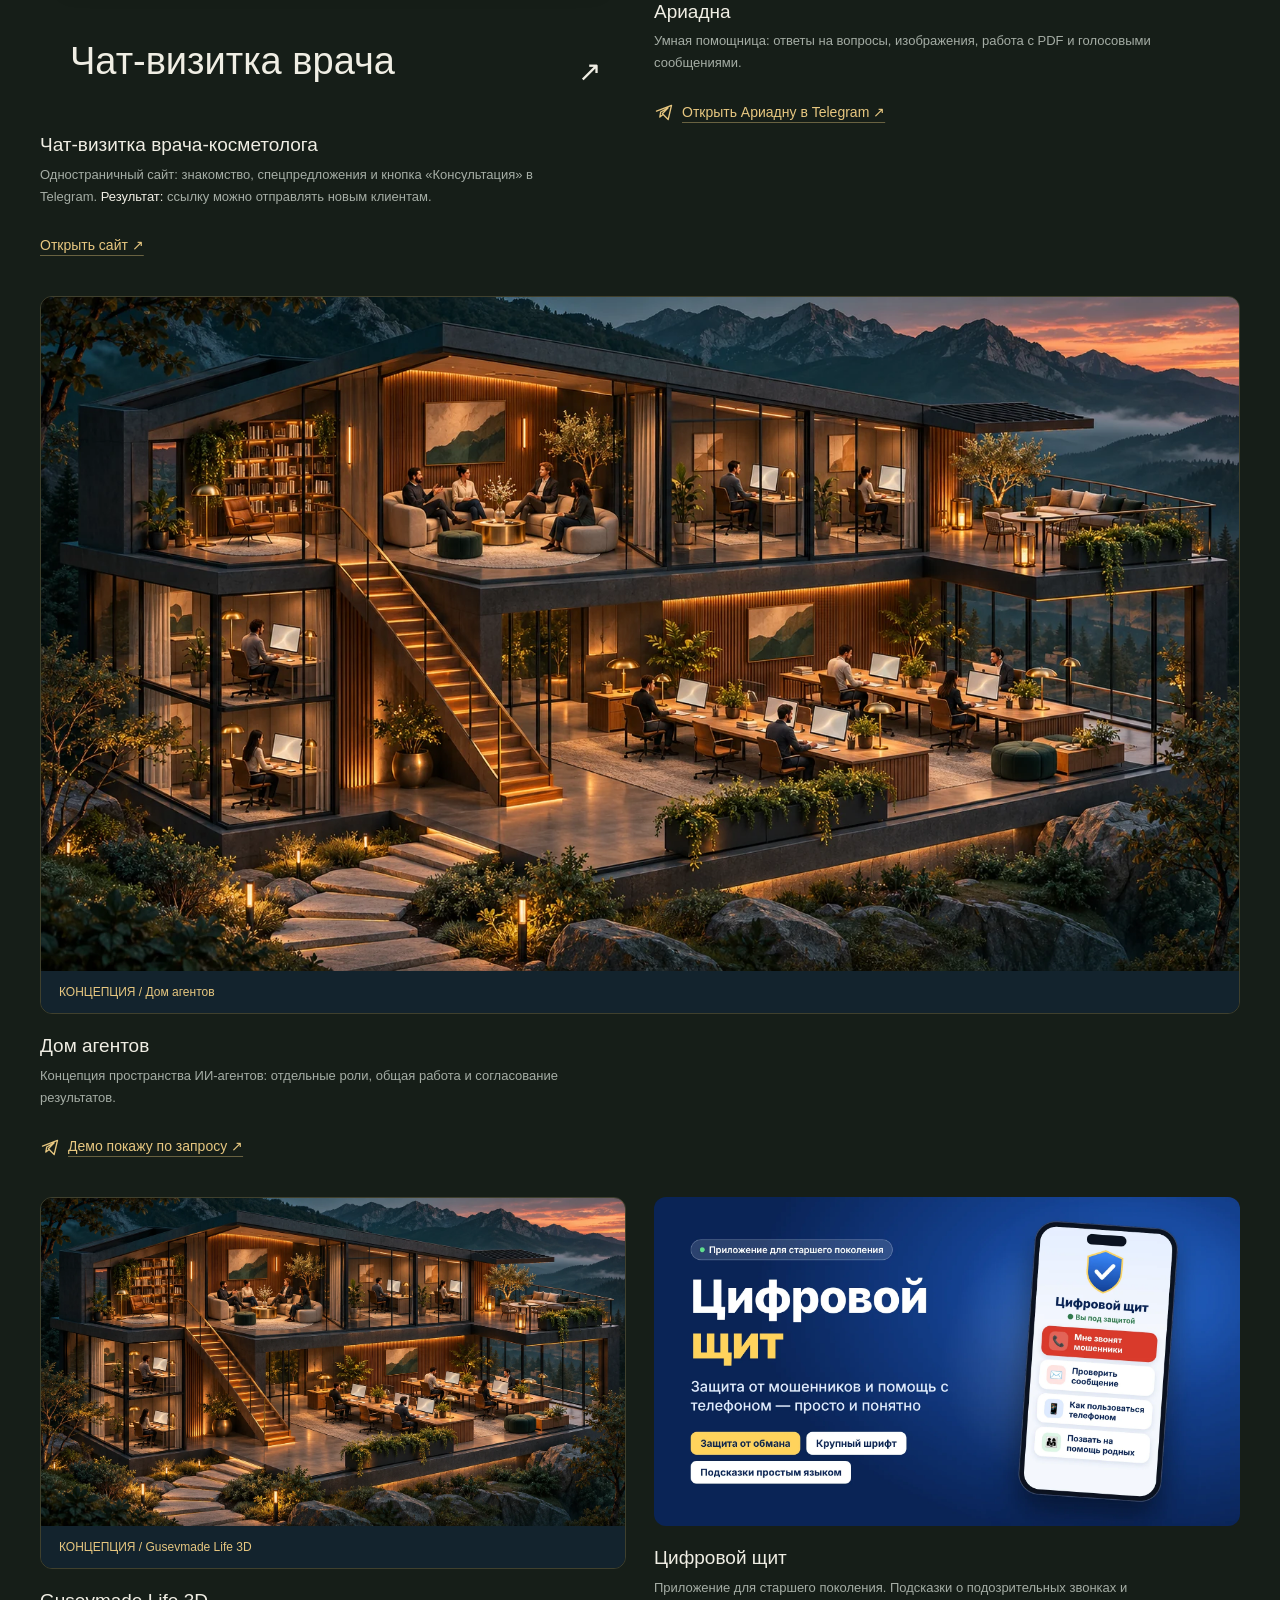
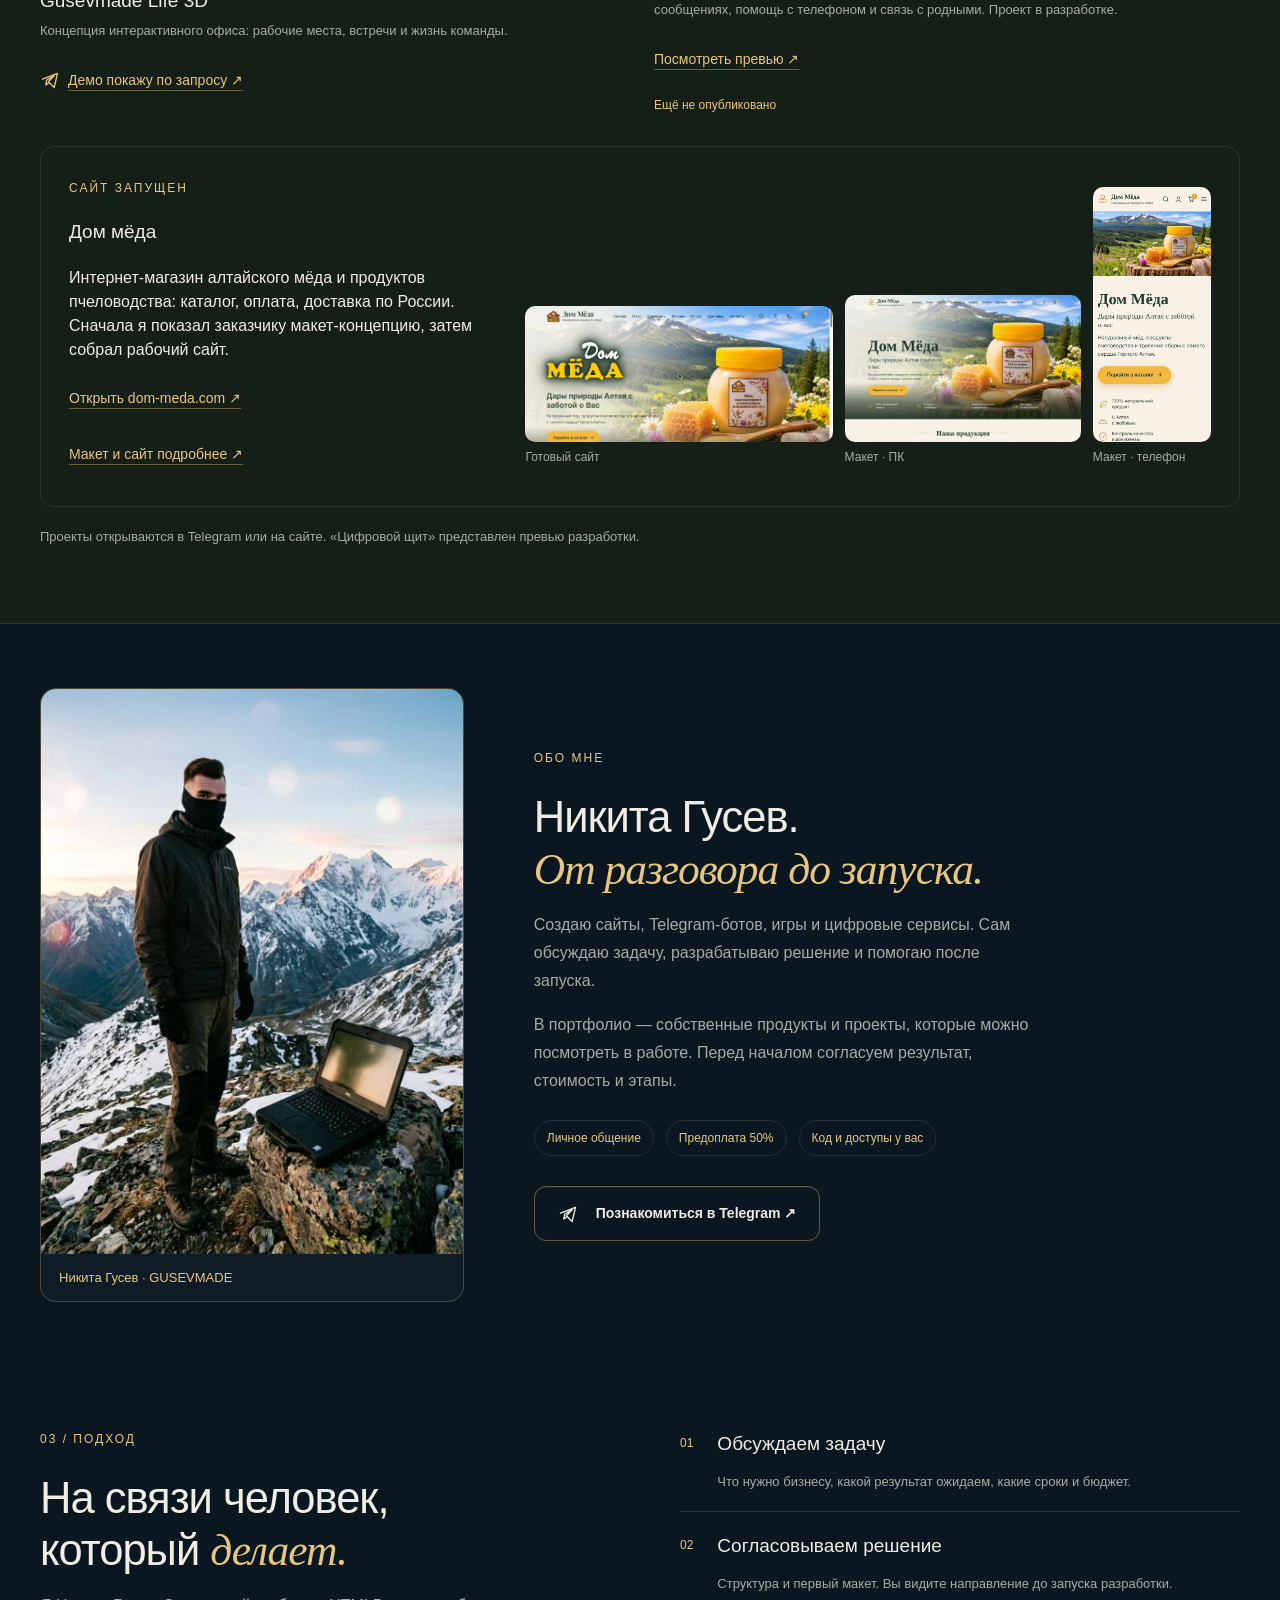
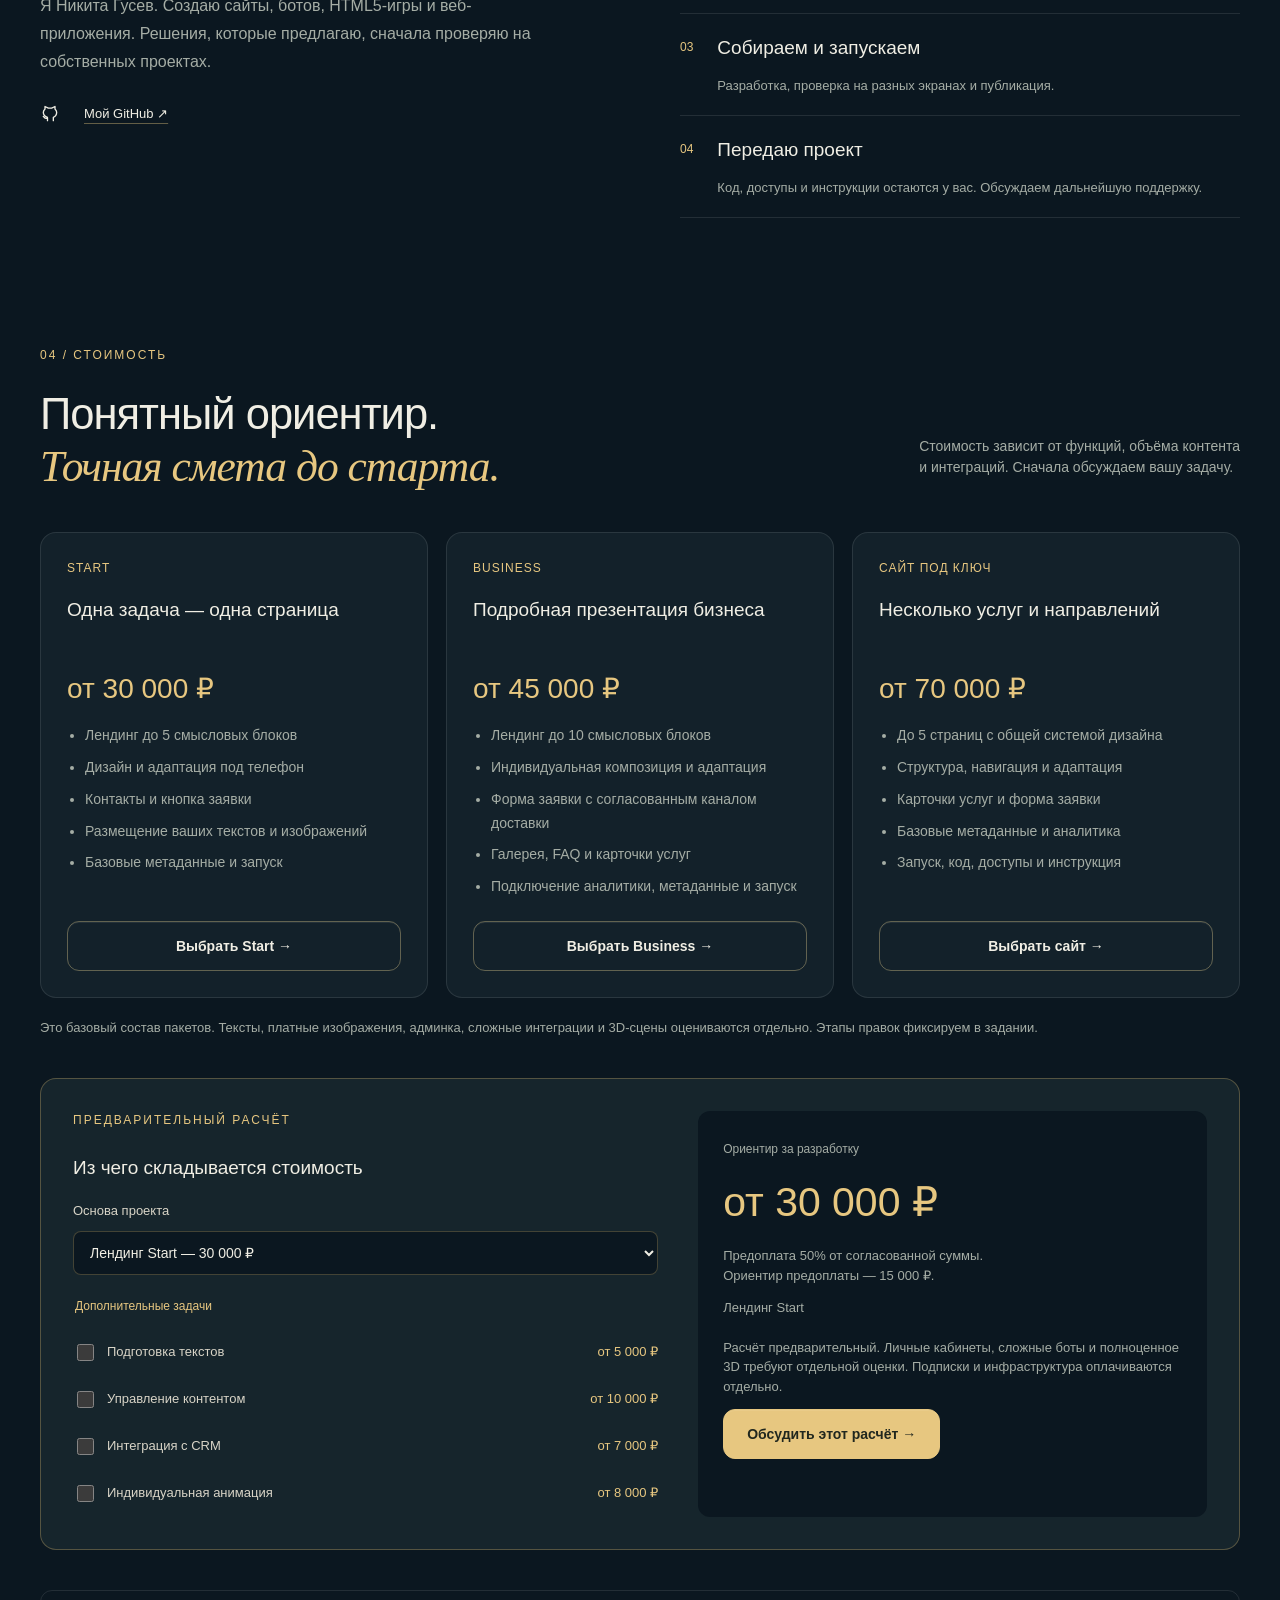
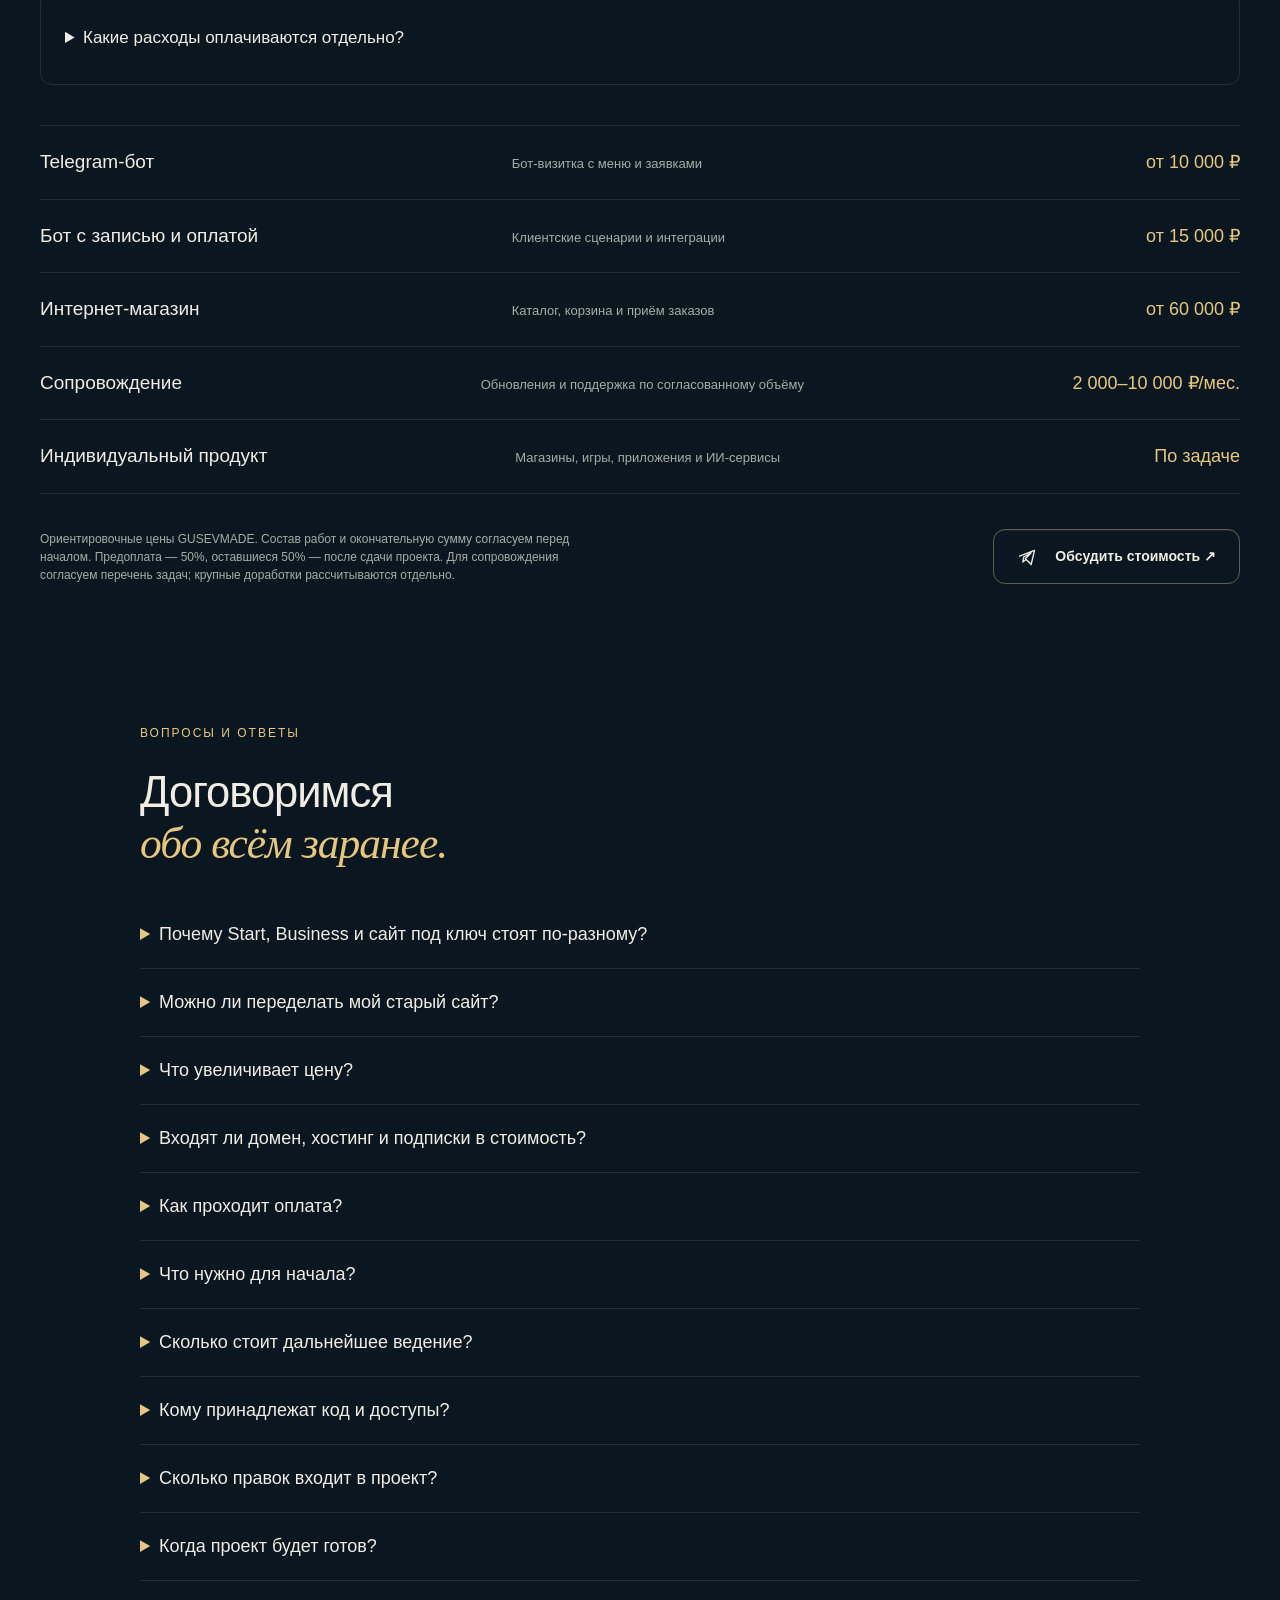
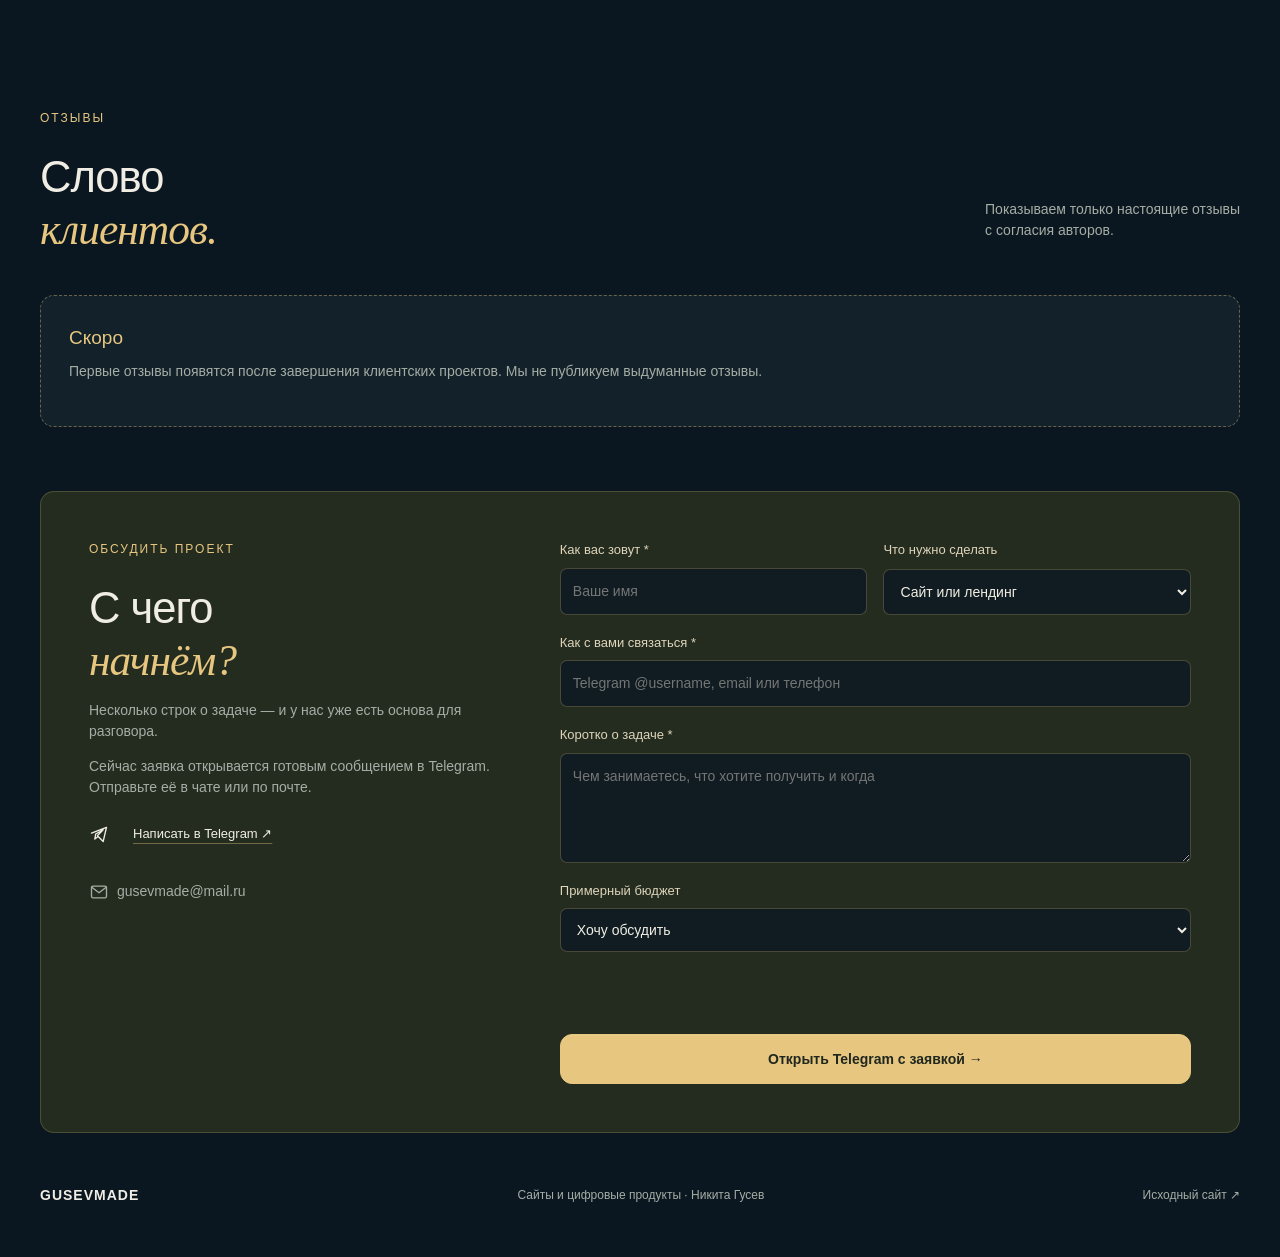
==== commit 34ba8150: "Бабушкина дача: ссылка на RuStore Co-Authored-By: Claude Sonnet 5.5 <noreply@anthropic.com> Claude-S" ====
--- a/index.html
+++ b/index.html
@@ -11,7 +11,7 @@
 <section class="container section" id="services"><div class="section-heading"><div><p class="eyebrow">01 / УСЛУГИ</p><h2>Что нужно вашему<br>бизнесу?</h2></div><p>Начинаем с задачи. Подбираем формат,<br>согласовываем объём и собираем решение.</p></div><div class="new-build"><h3>Новый сайт с нуля</h3><p>Проектируем структуру, дизайн и функции под вашу задачу. Если у вас есть старый сайт, используем его как источник материалов для нового проекта. Доработка чужого сайта в эти тарифы не входит.</p></div><div class="service-grid"><article><span class="index">01 / WEB</span><h3>Сайты и лендинги</h3><p>Представить компанию, рассказать о продукте и помочь клиенту оставить заявку.</p><div class="service-bottom"><span>Лендинг от 30 000 ₽</span><a href="https://t.me/daspasibog" aria-label="Обсудить сайт">↗</a></div></article><article><span class="index">02 / AUTOMATION</span><h3>Telegram-боты и ИИ</h3><p>Отвечать на вопросы, принимать заявки и автоматизировать ежедневные процессы.</p><div class="service-bottom"><span>Бот от 10 000 ₽</span><a href="https://t.me/daspasibog" aria-label="Обсудить бота">↗</a></div></article><article><span class="index">03 / PRODUCTS</span><h3>Игры и приложения</h3><p>Интерактивные продукты для браузера, социальных сетей и игровых платформ.</p><div class="service-bottom"><span>HTML5-игра от 15 000 ₽</span><a href="https://t.me/daspasibog" aria-label="Обсудить игру">↗</a></div></article></div><p class="note">Начальные цены. Итоговая стоимость зависит от задачи и согласуется до старта.</p></section>
 <section class="container section" id="site-lab"><div class="section-heading"><div><p class="eyebrow">ПОПРОБУЙТЕ СВОЮ ИДЕЮ</p><h2>Каким будет<br><em>ваш новый сайт?</em></h2></div><p>Выберите настроение, цвет и блоки.<br>Эскиз меняется сразу — его можно добавить в заявку.</p></div>
 <details class="lab-disclosure"><summary>Собрать эскиз будущего сайта <span>Стиль, цвет и блоки →</span></summary><div class="lab-grid"><form id="design-form"><label>Название бизнеса *<input id="design-name" required minlength="2" maxlength="45" placeholder="Например, мастерская мебели"></label><label>Чем вы занимаетесь? *<textarea id="design-task" required minlength="10" maxlength="160" rows="3" placeholder="Например, мебель на заказ из массива"></textarea></label><label>Стиль<select id="design-style"><option value="premium">Сдержанный и премиальный</option><option value="minimal">Светлый и минималистичный</option><option value="bold">Яркий и современный</option></select></label><fieldset><legend>Акцентный цвет</legend><div class="swatches"><label><input type="radio" name="accent" value="gold" checked>Золото</label><label><input type="radio" name="accent" value="blue">Синий</label><label><input type="radio" name="accent" value="green">Зелёный</label></div></fieldset><fieldset><legend>Что показать на странице?</legend><label class="check-option"><input type="checkbox" name="section" value="services" checked>Услуги</label><label class="check-option"><input type="checkbox" name="section" value="gallery" checked>Работы</label><label class="check-option"><input type="checkbox" name="section" value="about">О компании</label></fieldset><button class="button gold" type="submit">Добавить эскиз в заявку →</button><p class="note">Эскиз на основе готовых композиций. Индивидуальный дизайн разрабатываем после обсуждения задачи.</p></form>
-<div class="preview-area"><div class="preview-toolbar"><span>ПРЕДПРОСМОТР</span><div role="group" aria-label="Размер эскиза"><button type="button" data-device="desktop" aria-pressed="true">ПК</button><button type="button" data-device="mobile" aria-pressed="false">Телефон</button></div></div><div class="mini-site premium" id="mini-site"><div class="mini-nav"><strong id="mini-brand">Ваш бренд</strong><span>Услуги · Контакты</span></div><div class="mini-hero"><div><span class="mini-tag">СОЗДАНО ДЛЯ ВАС</span><h3 id="mini-title">Создаём решения для вашего дома</h3><p>Ваш подход, ваши преимущества и понятный следующий шаг для клиента.</p><span class="mini-cta">Обсудить задачу ↗</span></div><div class="mini-sculpture" aria-hidden="true"><span></span><span></span><span></span></div></div><div id="mini-services" class="mini-section"><h4>Наши услуги</h4><div class="mini-cards"><span>Идея и подход</span><span>Детали проекта</span><span>Готовое решение</span></div></div><div id="mini-gallery" class="mini-section"><h4>Избранные работы</h4><div class="mini-gallery"><span></span><span></span></div></div><div id="mini-about" class="mini-section" hidden><h4>О компании</h4><p>Здесь будет ваша история, команда и принципы работы.</p></div><div class="mini-footer">Давайте обсудим вашу идею ↗</div></div><p class="note">Это демонстрационный эскиз. Названия и блоки используются для выбора направления дизайна.</p></div></div></details></section><section class="section work-section" id="work"><div class="container"><div class="section-heading"><div><p class="eyebrow">02 / ПРОЕКТЫ</p><h2>Сначала сделал сам.<br><em>Теперь делаю для вас.</em></h2></div><a class="text-link" href="projects.html">Все проекты и подробности ↗</a></div><div class="project-grid"><article class="project"><a class="project-art garden" href="projects.html#dacha"><span class="project-type">HTML5 / ИГРА</span><span class="shots shots-phones" aria-hidden="true"><img src="assets/shots/dacha-1.webp" width="480" height="853" loading="lazy" alt=""><img src="assets/shots/dacha-3.webp" width="480" height="853" loading="lazy" alt=""><img src="assets/shots/dacha-4.webp" width="480" height="853" loading="lazy" alt=""></span><strong>Бабушкина дача</strong><span class="project-open">↗</span></a><h3>Бабушкина дача</h3><p>Игра «три в ряд», уровни и обустройство дачи. <strong class="result-label">Результат:</strong> игра создана; Android-версия готовится к выходу в RuStore.</p><a class="project-link" href="projects.html#dacha">О проекте ↗</a></article><article class="project"><a class="project-art fishing" href="projects.html#fishing"><span class="project-type">WEB / МАГАЗИН</span><span class="shots shots-wide" aria-hidden="true"><img src="assets/shots/fishing-live-1.webp" width="1366" height="607" loading="lazy" alt=""></span><strong>Алтай-рыбалка</strong><span class="project-open">↗</span></a><h3>Алтай-рыбалка</h3><p>Каталог снастей, корзина и передача заказа в Telegram. <strong class="result-label">Результат:</strong> путь от выбора товара до обращения к продавцу.</p><a class="project-link" href="projects.html#fishing">О проекте ↗</a></article><article class="project"><a class="project-art vizitka" href="https://vastly-heard-rope.tilda.ws/visitka" target="_blank" rel="noopener"><span class="project-type">WEB / ЧАТ-ВИЗИТКА</span><span class="shots shots-wide" aria-hidden="true"><img src="assets/shots/vizitka-live-1.webp" width="1366" height="607" loading="lazy" alt=""></span><strong>Чат-визитка врача</strong><span class="project-open">↗</span></a><h3>Чат-визитка врача-косметолога</h3><p>Одностраничный сайт: знакомство, спецпредложения и кнопка «Консультация» в Telegram. <strong class="result-label">Результат:</strong> ссылку можно отправлять новым клиентам.</p><a class="project-link" href="https://vastly-heard-rope.tilda.ws/visitka" target="_blank" rel="noopener">Открыть сайт ↗</a></article><article class="project"><a class="project-art ariadna" href="https://t.me/ariadna_pomoshnica_bot" target="_blank" rel="noopener"><span class="project-type">TELEGRAM / ИИ</span><span class="project-number" aria-hidden="true">03</span><strong>Ариадна</strong><span class="project-open">↗</span></a><h3>Ариадна</h3><p>Умная помощница: ответы на вопросы, изображения, работа с PDF и голосовыми сообщениями.</p><a class="project-link" href="https://t.me/ariadna_pomoshnica_bot" target="_blank" rel="noopener">Открыть Ариадну в Telegram ↗</a></article><article class="project office-project"><a class="office-art" href="https://t.me/daspasibog?text=Хочу%20посмотреть%20демо%20офиса%20агентов" target="_blank" rel="noopener"><img src="assets/office-house.webp" width="1672" height="941" loading="lazy" alt="Концепт дома агентов: двухэтажный офис в горах, кабинеты, переговорная и персонажи"><span>КОНЦЕПЦИЯ / Дом агентов</span></a><h3>Дом агентов</h3><p>Концепция пространства ИИ-агентов: отдельные роли, общая работа и согласование результатов.</p><a class="project-link" href="https://t.me/daspasibog?text=Хочу%20посмотреть%20демо%20офиса%20агентов" target="_blank" rel="noopener">Демо покажу по запросу ↗</a></article><article class="project"><a class="office-art" href="https://t.me/daspasibog?text=Хочу%20посмотреть%20демо%20офиса%20агентов" target="_blank" rel="noopener"><img src="assets/office-house.webp" width="1672" height="941" loading="lazy" alt="Концепт дома агентов: двухэтажный офис в горах, кабинеты, переговорная и персонажи"><span>КОНЦЕПЦИЯ / Gusevmade Life 3D</span></a><h3>Gusevmade Life 3D</h3><p>Концепция интерактивного офиса: рабочие места, встречи и жизнь команды.</p><a class="project-link" href="https://t.me/daspasibog?text=Хочу%20посмотреть%20демо%20офиса%20агентов" target="_blank" rel="noopener">Демо покажу по запросу ↗</a></article><article class="project"><a class="shield-preview" href="assets/digital-shield.webp" target="_blank" rel="noopener" aria-label="Открыть превью Цифрового щита"><img src="assets/digital-shield.webp" width="1920" height="1080" decoding="async" alt="Цифровой щит — приложение для старшего поколения. Превью с проверкой сообщений, помощью с телефоном и связью с родными."></a><h3>Цифровой щит</h3><p>Приложение для старшего поколения. Подсказки о подозрительных звонках и сообщениях, помощь с телефоном и связь с родными. Проект в разработке.</p><a class="project-link" href="assets/digital-shield.webp" target="_blank" rel="noopener">Посмотреть превью ↗</a><span class="project-status">Ещё не опубликовано</span></article></div><div class="honey-feature"><div class="hf-text"><span class="hf-tag">САЙТ ЗАПУЩЕН</span><h3>Дом мёда</h3><p>Интернет-магазин алтайского мёда и продуктов пчеловодства: каталог, оплата, доставка по России. Сначала я показал заказчику макет-концепцию, затем собрал рабочий сайт.</p><a class="project-link" href="https://dom-meda.com" target="_blank" rel="noopener">Открыть dom-meda.com ↗</a><a class="project-link" href="projects.html#honey">Макет и сайт подробнее ↗</a></div><div class="hf-shots"><figure><img src="assets/shots/honey-live-1.webp" width="1366" height="607" loading="lazy" alt="Готовый сайт Дом мёда: главный экран"><figcaption>Готовый сайт</figcaption></figure><figure><img src="assets/shots/honey-mock-desk.webp" width="1200" height="750" loading="lazy" alt="Макет сайта Дом мёда для ПК"><figcaption>Макет · ПК</figcaption></figure><figure class="hf-phone"><img src="assets/shots/honey-mock-phone.webp" width="420" height="909" loading="lazy" alt="Макет сайта Дом мёда для телефона"><figcaption>Макет · телефон</figcaption></figure></div></div><p class="note">Проекты открываются в Telegram или на сайте. «Цифровой щит» представлен превью разработки.</p></div></section>
+<div class="preview-area"><div class="preview-toolbar"><span>ПРЕДПРОСМОТР</span><div role="group" aria-label="Размер эскиза"><button type="button" data-device="desktop" aria-pressed="true">ПК</button><button type="button" data-device="mobile" aria-pressed="false">Телефон</button></div></div><div class="mini-site premium" id="mini-site"><div class="mini-nav"><strong id="mini-brand">Ваш бренд</strong><span>Услуги · Контакты</span></div><div class="mini-hero"><div><span class="mini-tag">СОЗДАНО ДЛЯ ВАС</span><h3 id="mini-title">Создаём решения для вашего дома</h3><p>Ваш подход, ваши преимущества и понятный следующий шаг для клиента.</p><span class="mini-cta">Обсудить задачу ↗</span></div><div class="mini-sculpture" aria-hidden="true"><span></span><span></span><span></span></div></div><div id="mini-services" class="mini-section"><h4>Наши услуги</h4><div class="mini-cards"><span>Идея и подход</span><span>Детали проекта</span><span>Готовое решение</span></div></div><div id="mini-gallery" class="mini-section"><h4>Избранные работы</h4><div class="mini-gallery"><span></span><span></span></div></div><div id="mini-about" class="mini-section" hidden><h4>О компании</h4><p>Здесь будет ваша история, команда и принципы работы.</p></div><div class="mini-footer">Давайте обсудим вашу идею ↗</div></div><p class="note">Это демонстрационный эскиз. Названия и блоки используются для выбора направления дизайна.</p></div></div></details></section><section class="section work-section" id="work"><div class="container"><div class="section-heading"><div><p class="eyebrow">02 / ПРОЕКТЫ</p><h2>Сначала сделал сам.<br><em>Теперь делаю для вас.</em></h2></div><a class="text-link" href="projects.html">Все проекты и подробности ↗</a></div><div class="project-grid"><article class="project"><a class="project-art garden" href="projects.html#dacha"><span class="project-type">HTML5 / ИГРА</span><span class="shots shots-phones" aria-hidden="true"><img src="assets/shots/dacha-1.webp" width="480" height="853" loading="lazy" alt=""><img src="assets/shots/dacha-3.webp" width="480" height="853" loading="lazy" alt=""><img src="assets/shots/dacha-4.webp" width="480" height="853" loading="lazy" alt=""></span><strong>Бабушкина дача</strong><span class="project-open">↗</span></a><h3>Бабушкина дача</h3><p>Игра «три в ряд», уровни и обустройство дачи. <strong class="result-label">Результат:</strong> игра создана, Android-версия в RuStore.</p><a class="project-link" href="projects.html#dacha">О проекте ↗</a> <a class="project-link" href="https://www.rustore.ru/catalog/app/ru.gusevmade.dacha" target="_blank" rel="noopener">Скачать в RuStore ↗</a></article><article class="project"><a class="project-art fishing" href="projects.html#fishing"><span class="project-type">WEB / МАГАЗИН</span><span class="shots shots-wide" aria-hidden="true"><img src="assets/shots/fishing-live-1.webp" width="1366" height="607" loading="lazy" alt=""></span><strong>Алтай-рыбалка</strong><span class="project-open">↗</span></a><h3>Алтай-рыбалка</h3><p>Каталог снастей, корзина и передача заказа в Telegram. <strong class="result-label">Результат:</strong> путь от выбора товара до обращения к продавцу.</p><a class="project-link" href="projects.html#fishing">О проекте ↗</a></article><article class="project"><a class="project-art vizitka" href="https://vastly-heard-rope.tilda.ws/visitka" target="_blank" rel="noopener"><span class="project-type">WEB / ЧАТ-ВИЗИТКА</span><span class="shots shots-wide" aria-hidden="true"><img src="assets/shots/vizitka-live-1.webp" width="1366" height="607" loading="lazy" alt=""></span><strong>Чат-визитка врача</strong><span class="project-open">↗</span></a><h3>Чат-визитка врача-косметолога</h3><p>Одностраничный сайт: знакомство, спецпредложения и кнопка «Консультация» в Telegram. <strong class="result-label">Результат:</strong> ссылку можно отправлять новым клиентам.</p><a class="project-link" href="https://vastly-heard-rope.tilda.ws/visitka" target="_blank" rel="noopener">Открыть сайт ↗</a></article><article class="project"><a class="project-art ariadna" href="https://t.me/ariadna_pomoshnica_bot" target="_blank" rel="noopener"><span class="project-type">TELEGRAM / ИИ</span><span class="project-number" aria-hidden="true">03</span><strong>Ариадна</strong><span class="project-open">↗</span></a><h3>Ариадна</h3><p>Умная помощница: ответы на вопросы, изображения, работа с PDF и голосовыми сообщениями.</p><a class="project-link" href="https://t.me/ariadna_pomoshnica_bot" target="_blank" rel="noopener">Открыть Ариадну в Telegram ↗</a></article><article class="project office-project"><a class="office-art" href="https://t.me/daspasibog?text=Хочу%20посмотреть%20демо%20офиса%20агентов" target="_blank" rel="noopener"><img src="assets/office-house.webp" width="1672" height="941" loading="lazy" alt="Концепт дома агентов: двухэтажный офис в горах, кабинеты, переговорная и персонажи"><span>КОНЦЕПЦИЯ / Дом агентов</span></a><h3>Дом агентов</h3><p>Концепция пространства ИИ-агентов: отдельные роли, общая работа и согласование результатов.</p><a class="project-link" href="https://t.me/daspasibog?text=Хочу%20посмотреть%20демо%20офиса%20агентов" target="_blank" rel="noopener">Демо покажу по запросу ↗</a></article><article class="project"><a class="office-art" href="https://t.me/daspasibog?text=Хочу%20посмотреть%20демо%20офиса%20агентов" target="_blank" rel="noopener"><img src="assets/office-house.webp" width="1672" height="941" loading="lazy" alt="Концепт дома агентов: двухэтажный офис в горах, кабинеты, переговорная и персонажи"><span>КОНЦЕПЦИЯ / Gusevmade Life 3D</span></a><h3>Gusevmade Life 3D</h3><p>Концепция интерактивного офиса: рабочие места, встречи и жизнь команды.</p><a class="project-link" href="https://t.me/daspasibog?text=Хочу%20посмотреть%20демо%20офиса%20агентов" target="_blank" rel="noopener">Демо покажу по запросу ↗</a></article><article class="project"><a class="shield-preview" href="assets/digital-shield.webp" target="_blank" rel="noopener" aria-label="Открыть превью Цифрового щита"><img src="assets/digital-shield.webp" width="1920" height="1080" decoding="async" alt="Цифровой щит — приложение для старшего поколения. Превью с проверкой сообщений, помощью с телефоном и связью с родными."></a><h3>Цифровой щит</h3><p>Приложение для старшего поколения. Подсказки о подозрительных звонках и сообщениях, помощь с телефоном и связь с родными. Проект в разработке.</p><a class="project-link" href="assets/digital-shield.webp" target="_blank" rel="noopener">Посмотреть превью ↗</a><span class="project-status">Ещё не опубликовано</span></article></div><div class="honey-feature"><div class="hf-text"><span class="hf-tag">САЙТ ЗАПУЩЕН</span><h3>Дом мёда</h3><p>Интернет-магазин алтайского мёда и продуктов пчеловодства: каталог, оплата, доставка по России. Сначала я показал заказчику макет-концепцию, затем собрал рабочий сайт.</p><a class="project-link" href="https://dom-meda.com" target="_blank" rel="noopener">Открыть dom-meda.com ↗</a><a class="project-link" href="projects.html#honey">Макет и сайт подробнее ↗</a></div><div class="hf-shots"><figure><img src="assets/shots/honey-live-1.webp" width="1366" height="607" loading="lazy" alt="Готовый сайт Дом мёда: главный экран"><figcaption>Готовый сайт</figcaption></figure><figure><img src="assets/shots/honey-mock-desk.webp" width="1200" height="750" loading="lazy" alt="Макет сайта Дом мёда для ПК"><figcaption>Макет · ПК</figcaption></figure><figure class="hf-phone"><img src="assets/shots/honey-mock-phone.webp" width="420" height="909" loading="lazy" alt="Макет сайта Дом мёда для телефона"><figcaption>Макет · телефон</figcaption></figure></div></div><p class="note">Проекты открываются в Telegram или на сайте. «Цифровой щит» представлен превью разработки.</p></div></section>
 <section class="container section person" id="about"><figure class="author-portrait"><img src="assets/nikita-gusev.webp" width="896" height="1200" loading="lazy" decoding="async" alt="Никита Гусев в горах, рядом ноутбук на скале"><figcaption>Никита Гусев · GUSEVMADE</figcaption></figure><div><p class="eyebrow">ОБО МНЕ</p><h2>Никита Гусев.<br><em>От разговора до запуска.</em></h2><p class="lead">Создаю сайты, Telegram-ботов, игры и цифровые сервисы. Сам обсуждаю задачу, разрабатываю решение и помогаю после запуска.</p><p class="lead">В портфолио — собственные продукты и проекты, которые можно посмотреть в работе. Перед началом согласуем результат, стоимость и этапы.</p><div class="person-facts"><span>Личное общение</span><span>Предоплата 50%</span><span>Код и доступы у вас</span></div><a class="button" href="https://t.me/daspasibog" target="_blank" rel="noopener">Познакомиться в Telegram ↗</a></div></section><section class="container section about" id="approach"><div><p class="eyebrow">03 / ПОДХОД</p><h2>На связи человек,<br>который <em>делает.</em></h2><p class="lead">Я Никита Гусев. Создаю сайты, ботов, HTML5-игры и веб-приложения. Решения, которые предлагаю, сначала проверяю на собственных проектах.</p><a class="text-link" href="https://github.com/nikita0071007" target="_blank" rel="noopener">Мой GitHub ↗</a></div><ol class="steps"><li><span>01</span><div><h3>Обсуждаем задачу</h3><p>Что нужно бизнесу, какой результат ожидаем, какие сроки и бюджет.</p></div></li><li><span>02</span><div><h3>Согласовываем решение</h3><p>Структура и первый макет. Вы видите направление до запуска разработки.</p></div></li><li><span>03</span><div><h3>Собираем и запускаем</h3><p>Разработка, проверка на разных экранах и публикация.</p></div></li><li><span>04</span><div><h3>Передаю проект</h3><p>Код, доступы и инструкции остаются у вас. Обсуждаем дальнейшую поддержку.</p></div></li></ol></section>
 <section class="container section pricing" id="prices"><div class="section-heading"><div><p class="eyebrow">04 / СТОИМОСТЬ</p><h2>Понятный ориентир.<br><em>Точная смета до старта.</em></h2></div><p>Стоимость зависит от функций, объёма контента<br>и интеграций. Сначала обсуждаем вашу задачу.</p></div>
 <div class="package-grid">
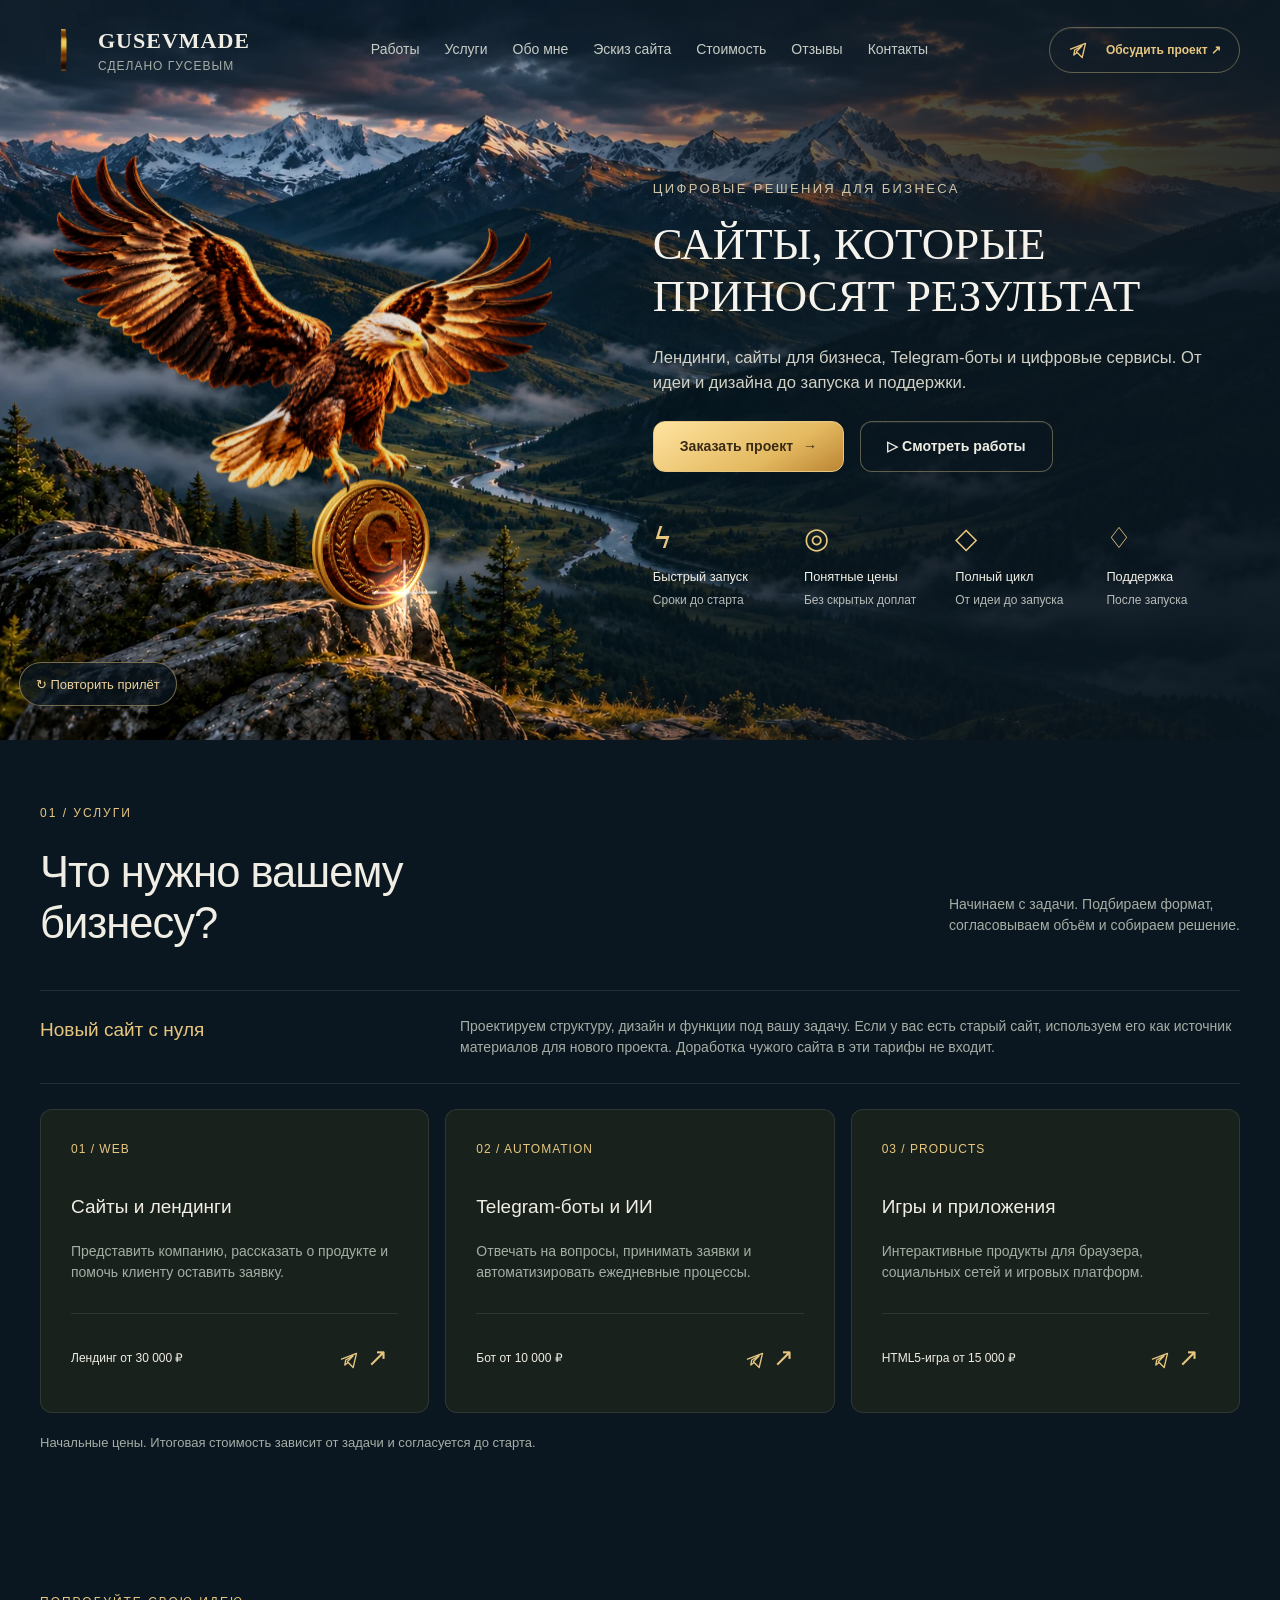
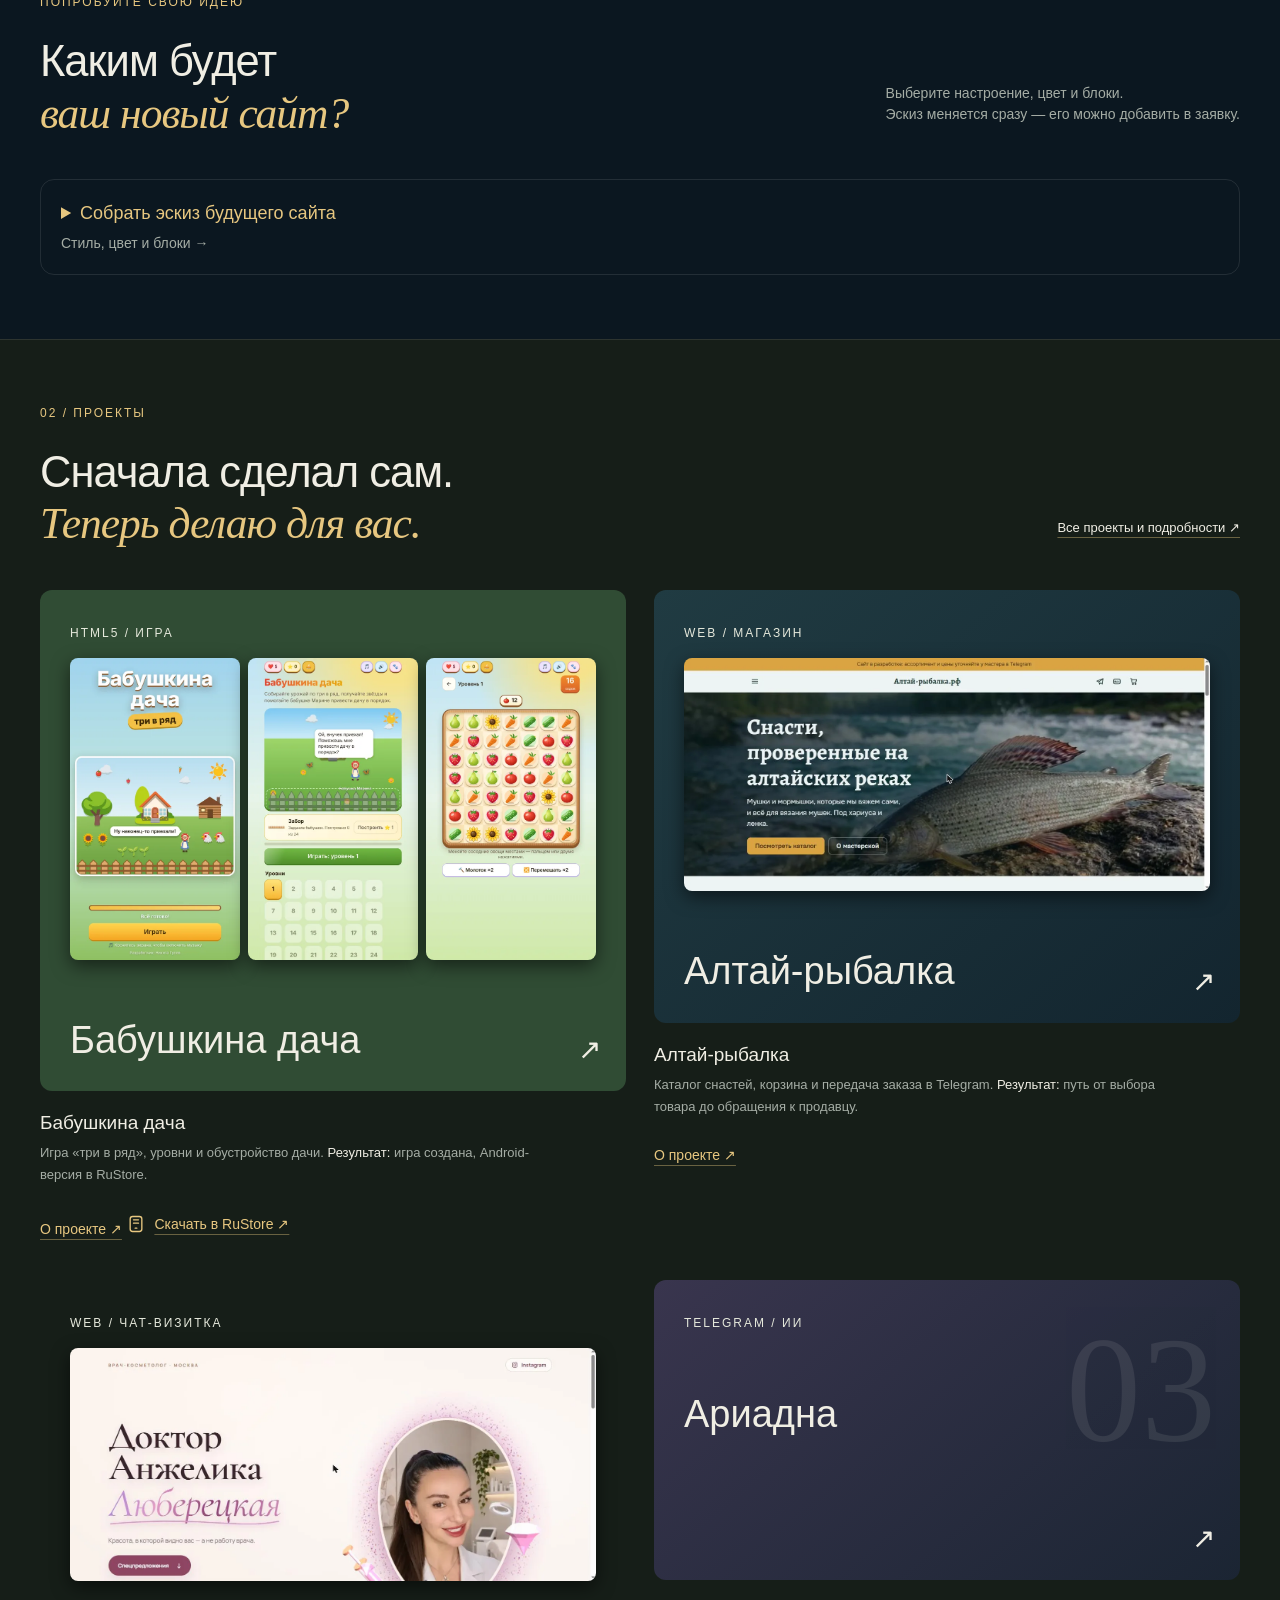
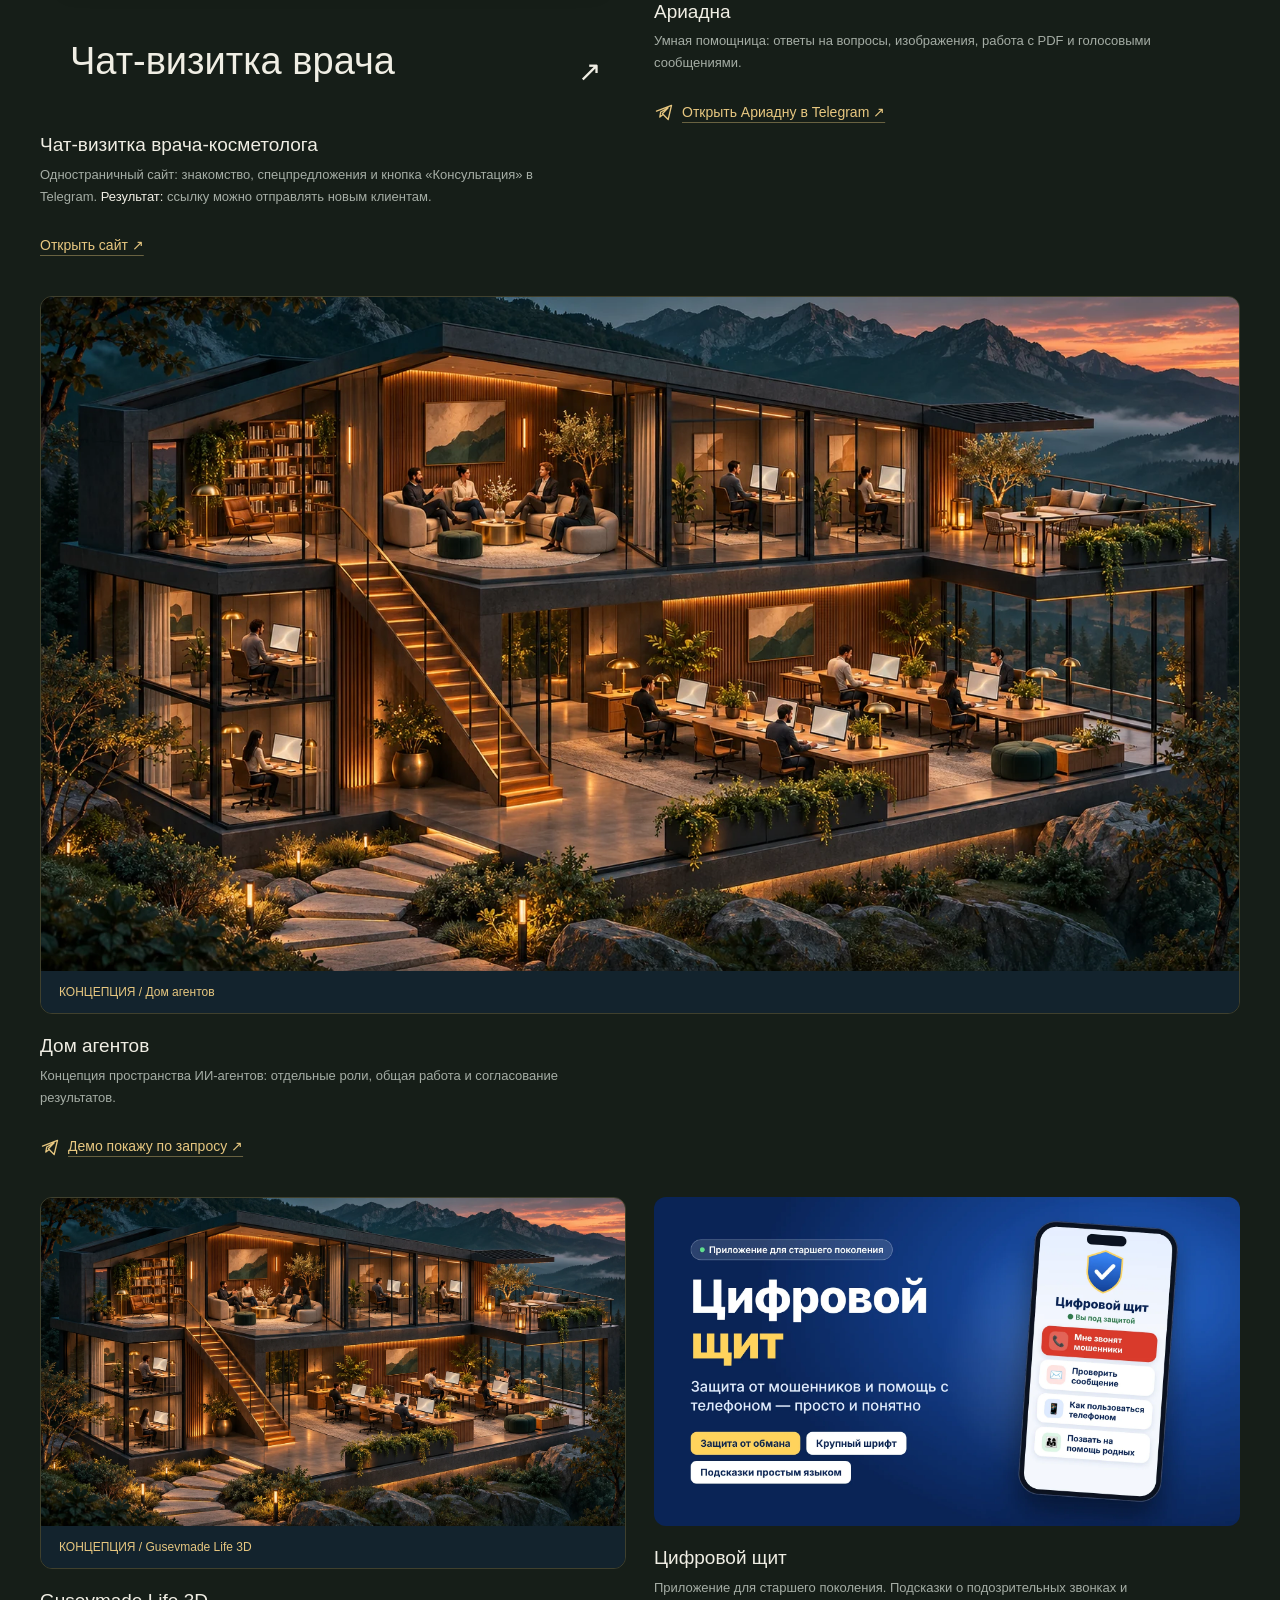
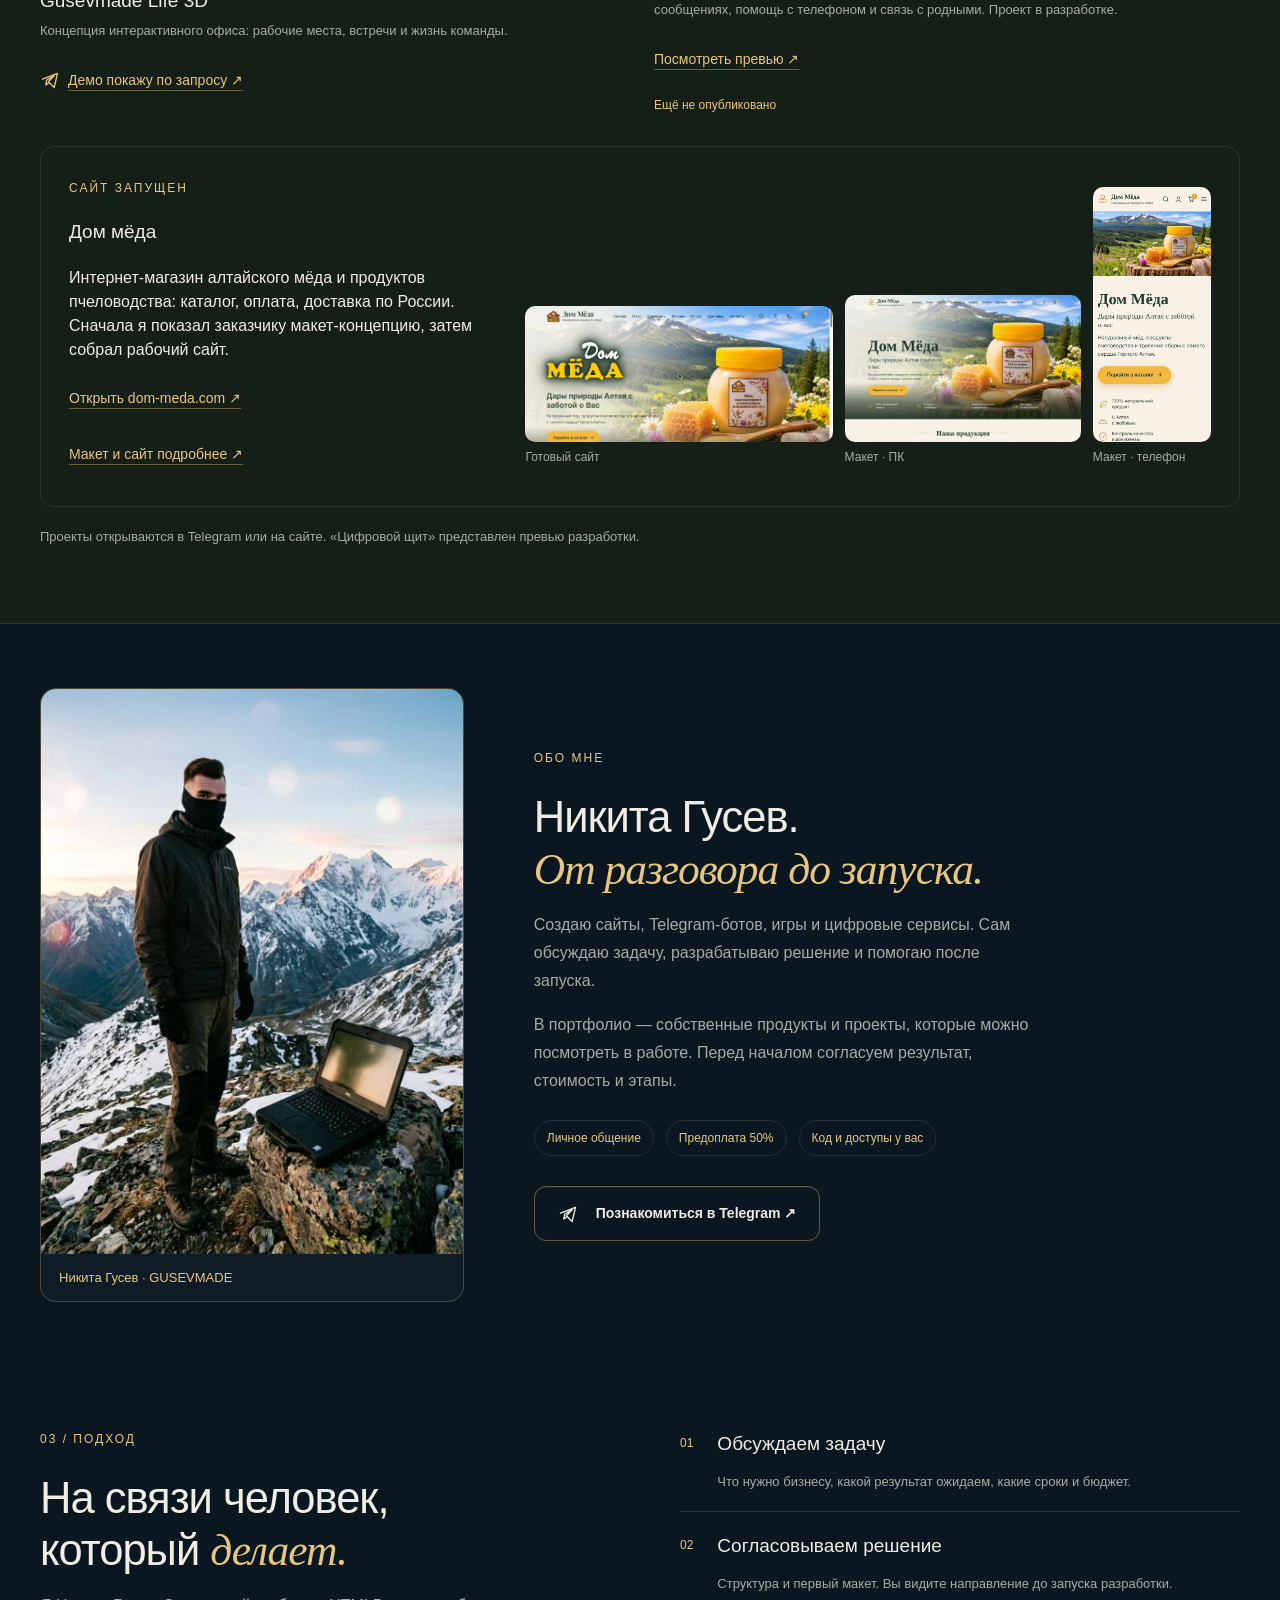
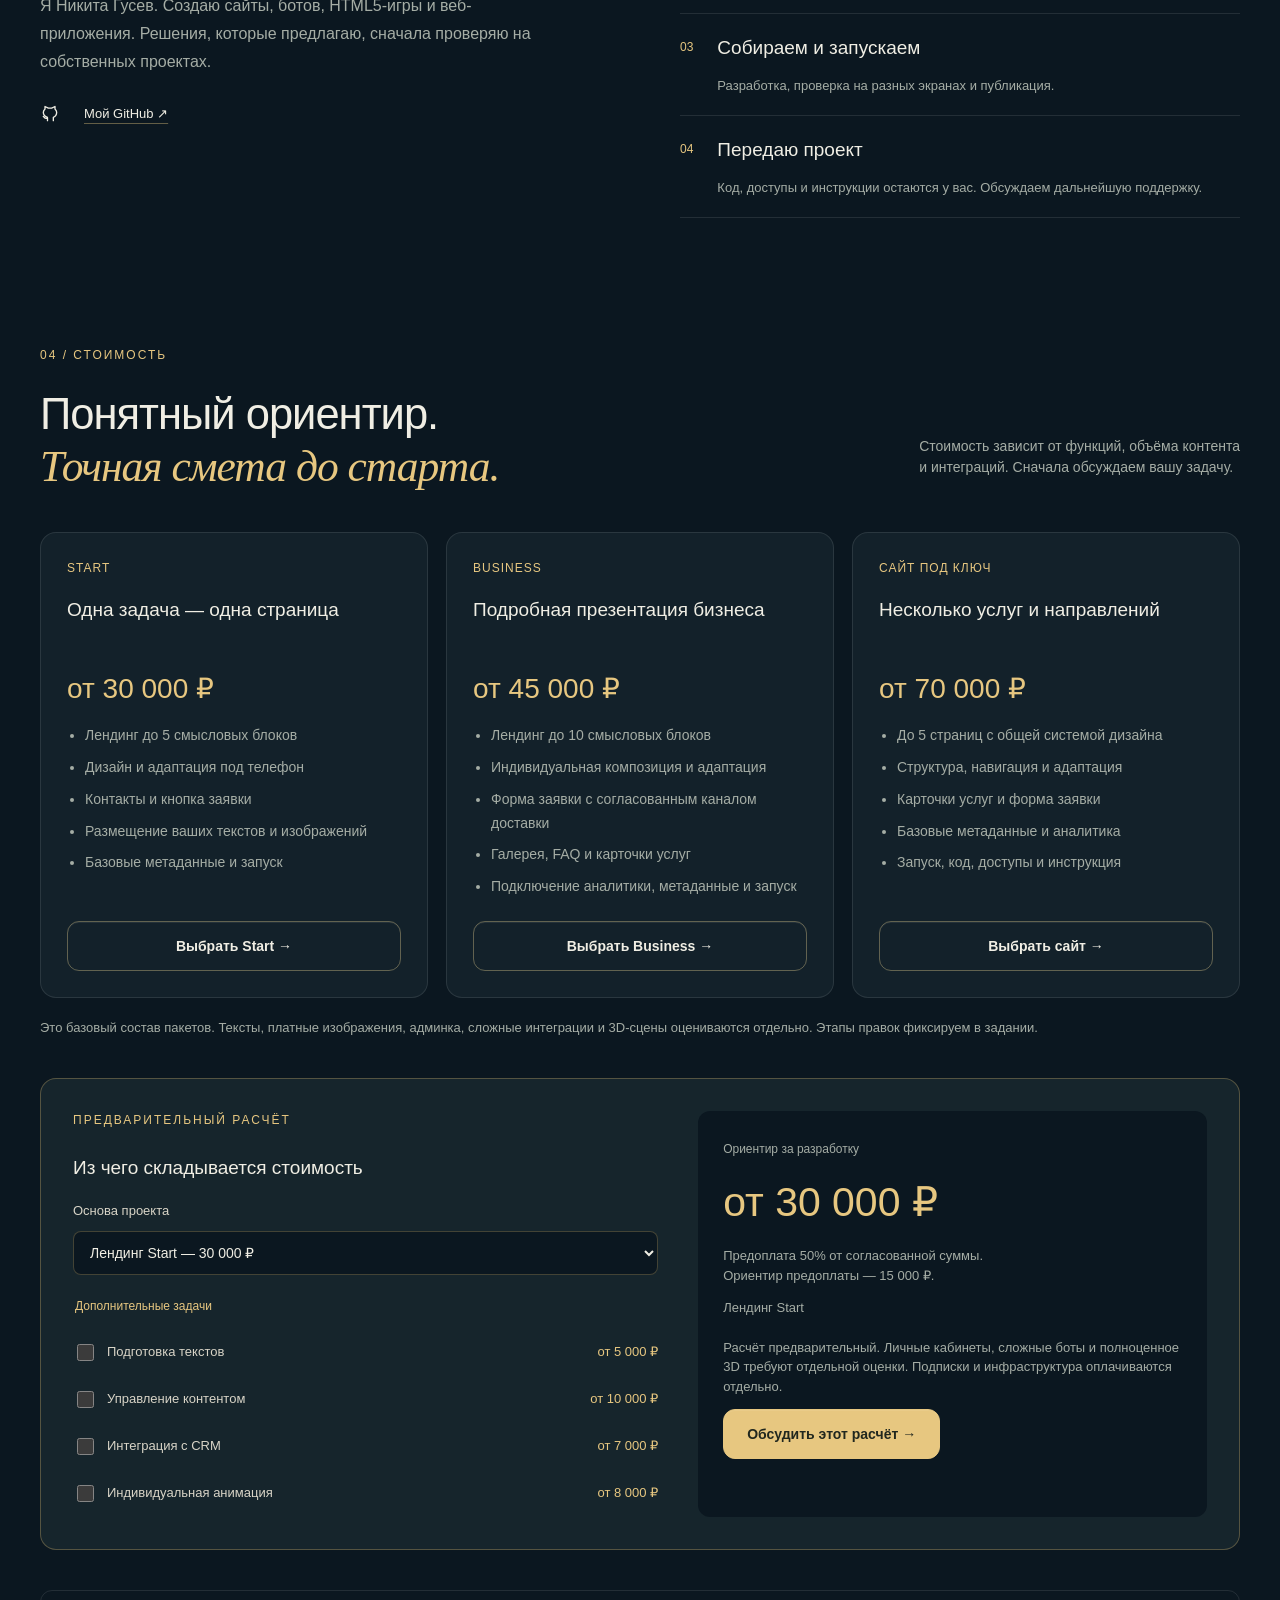
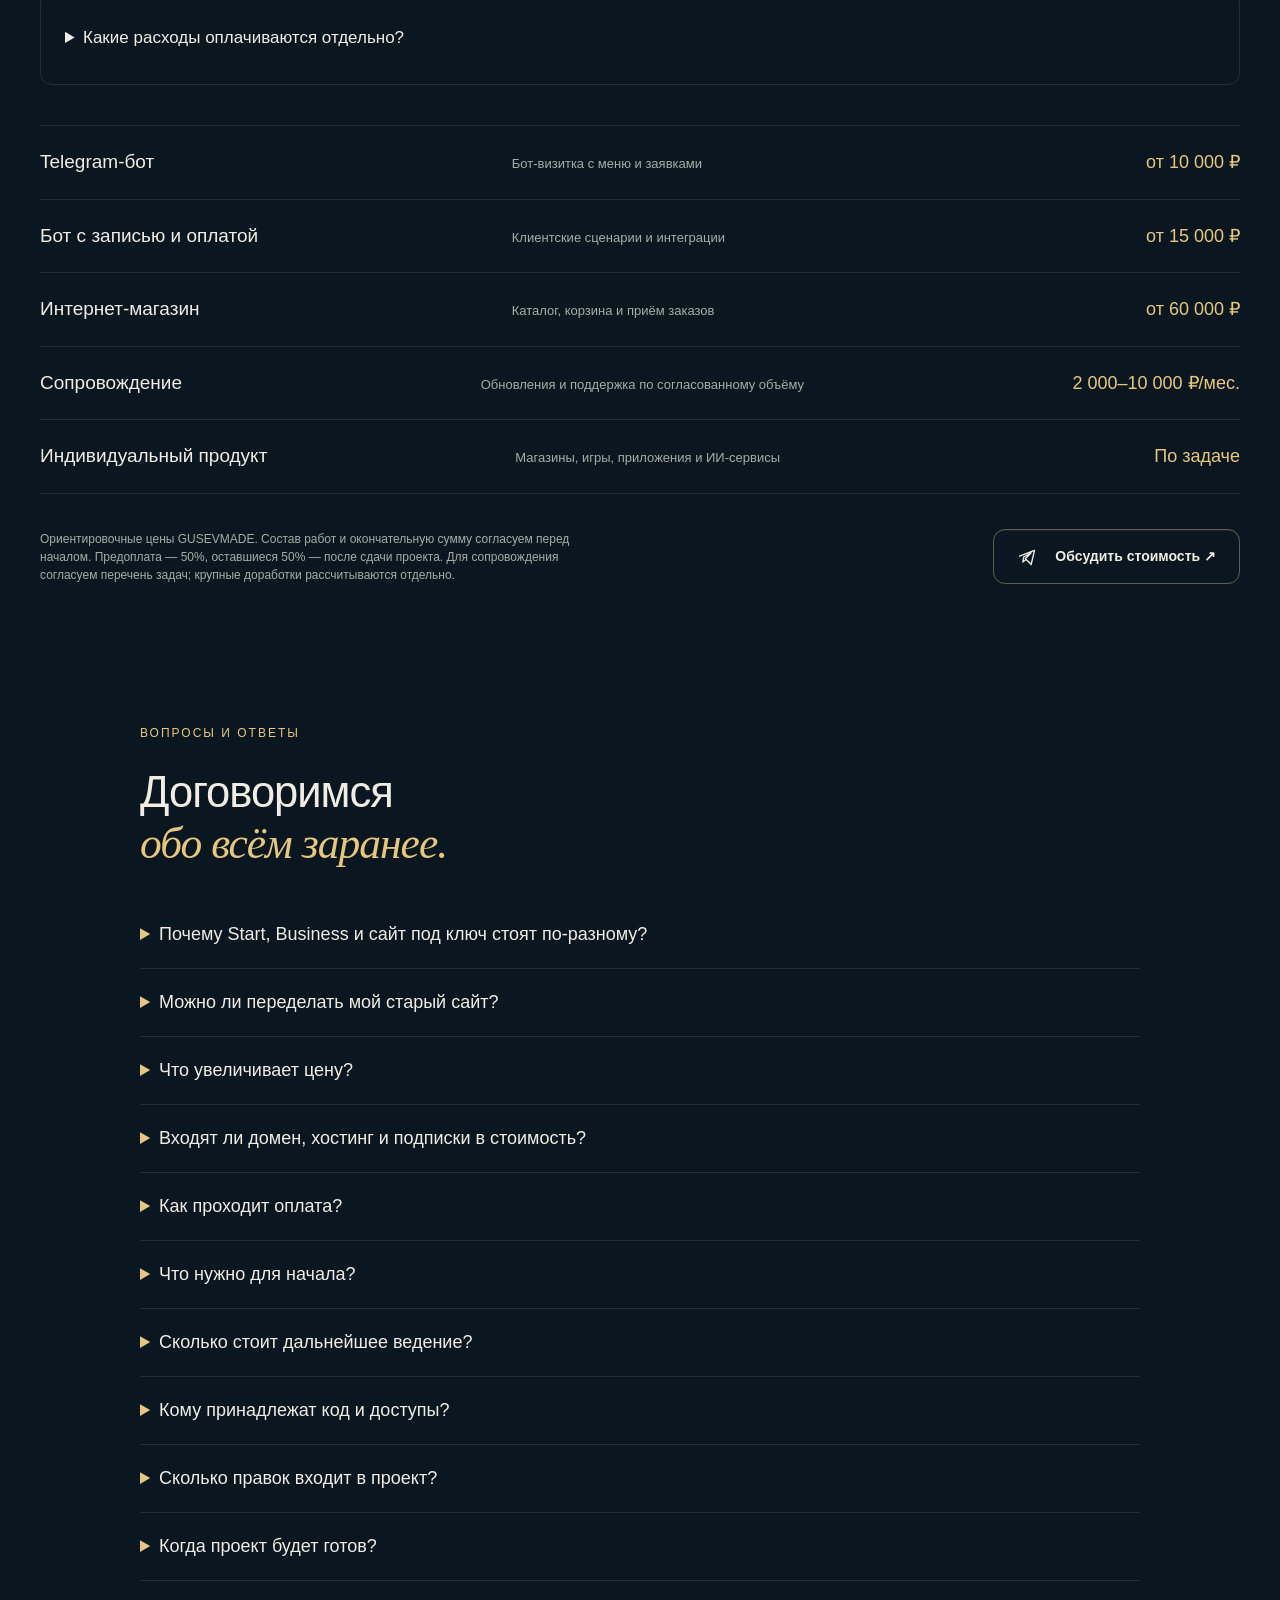
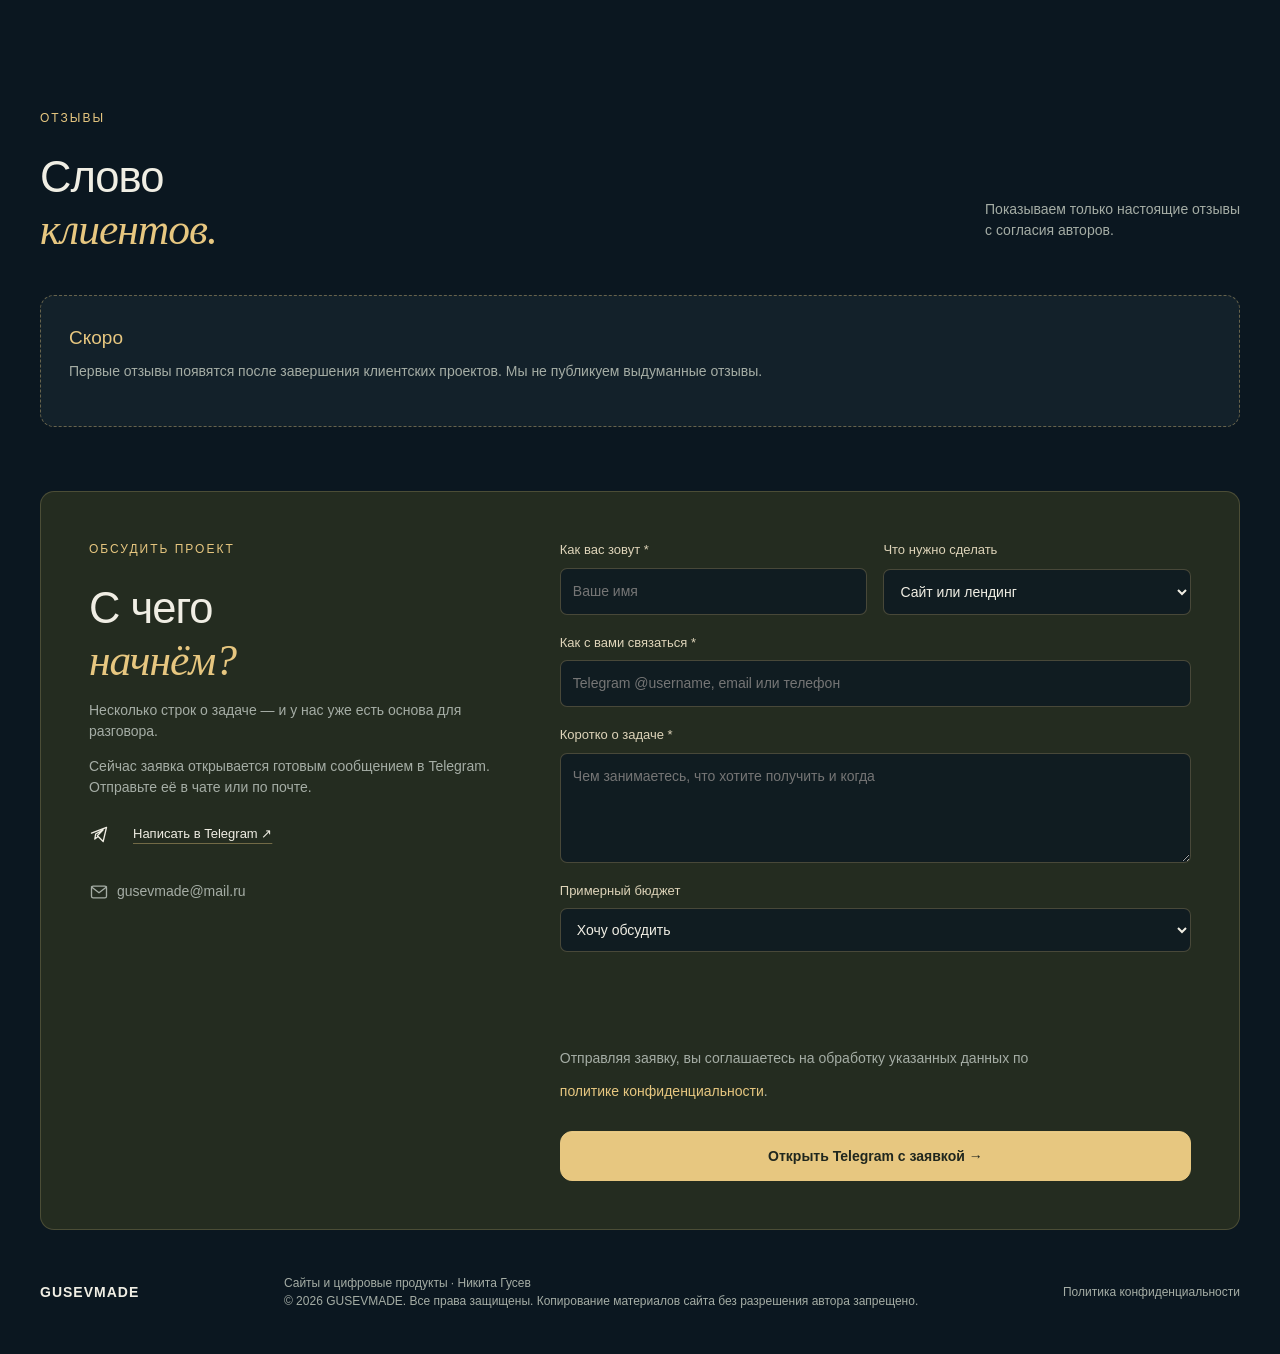
==== commit 5fd1f063: "Политика конфиденциальности, согласие у формы, запрет копирования Co-Authored-By: Claude Sonnet 5.5 " ====
--- a/index.html
+++ b/index.html
@@ -31,6 +31,6 @@
 <details><summary>Когда проект будет готов?</summary><p>Срок зависит от функций, объёма контента и интеграций. До начала работ согласуем этапы и дату сдачи.</p></details></section>
 <section class="container section reviews" id="reviews"><div class="section-heading"><div><p class="eyebrow">ОТЗЫВЫ</p><h2>Слово<br><em>клиентов.</em></h2></div><p>Показываем только настоящие отзывы<br>с согласия авторов.</p></div><div id="reviews-list" class="reviews-list"><article class="review-soon"><h3>Скоро</h3><p>Первые отзывы появятся после завершения клиентских проектов. Мы не публикуем выдуманные отзывы.</p></article></div></section>
 <section class="container contact request-section" id="contact"><div><p class="eyebrow">ОБСУДИТЬ ПРОЕКТ</p><h2>С чего<br><em>начнём?</em></h2><p>Несколько строк о задаче — и у нас уже есть основа для разговора.</p><p id="selection-status" role="status" aria-live="polite"></p><p id="delivery-note">Сейчас заявка открывается готовым сообщением в Telegram. Отправьте её в чате или по почте.</p><a class="text-link" href="https://t.me/daspasibog" target="_blank" rel="noopener">Написать в Telegram ↗</a><p><a href="mailto:gusevmade@mail.ru">gusevmade@mail.ru</a></p></div>
-<form id="project-form"><div class="form-row"><label>Как вас зовут *<input name="name" required maxlength="80" autocomplete="name" placeholder="Ваше имя"></label><label>Что нужно сделать<select name="service"><option>Сайт или лендинг</option><option>Telegram-бот</option><option>Игра или приложение</option><option>ИИ и автоматизация</option><option>Сопровождение</option><option>Помогите определиться</option></select></label></div><label>Как с вами связаться *<input name="contact" required minlength="3" maxlength="160" autocomplete="email" placeholder="Telegram @username, email или телефон"></label><label>Коротко о задаче *<textarea name="task" required minlength="10" maxlength="1500" rows="4" placeholder="Чем занимаетесь, что хотите получить и когда"></textarea></label><label>Примерный бюджет<select name="budget"><option>Хочу обсудить</option><option>До 30 000 ₽</option><option>30 000–50 000 ₽</option><option>50 000–100 000 ₽</option><option>От 100 000 ₽</option><option>Сопровождение 2 000–10 000 ₽/мес.</option></select></label><label class="honeypot" aria-hidden="true">Ваш сайт<input name="website" tabindex="-1" autocomplete="off"></label><div id="anti-spam"></div><p id="delivery-status" role="status" aria-live="polite"></p><button id="submit-lead" class="button gold" type="submit">Открыть Telegram с заявкой →</button><div id="brief-result" hidden><label>Ваша заявка<textarea id="brief-text" readonly rows="7"></textarea></label><div class="brief-actions"><button class="button" type="button" id="copy-brief">Скопировать</button><a id="send-telegram" class="button gold" href="https://t.me/daspasibog" target="_blank" rel="noopener">Открыть Telegram ↗</a><a id="send-email" class="button" href="mailto:gusevmade@mail.ru">Отправить по почте ↗</a></div><p id="brief-status" role="status" aria-live="polite">Проверьте текст и отправьте заявку в выбранном приложении.</p></div><noscript><p>Для подготовки заявки включите JavaScript или напишите напрямую в Telegram.</p></noscript></form></section>
-</main><footer class="container"><a class="logo" href="#">GUSEVMADE</a><span>Сайты и цифровые продукты · Никита Гусев</span><a href="https://gusevmade.ru/">Исходный сайт ↗</a></footer>
+<form id="project-form"><div class="form-row"><label>Как вас зовут *<input name="name" required maxlength="80" autocomplete="name" placeholder="Ваше имя"></label><label>Что нужно сделать<select name="service"><option>Сайт или лендинг</option><option>Telegram-бот</option><option>Игра или приложение</option><option>ИИ и автоматизация</option><option>Сопровождение</option><option>Помогите определиться</option></select></label></div><label>Как с вами связаться *<input name="contact" required minlength="3" maxlength="160" autocomplete="email" placeholder="Telegram @username, email или телефон"></label><label>Коротко о задаче *<textarea name="task" required minlength="10" maxlength="1500" rows="4" placeholder="Чем занимаетесь, что хотите получить и когда"></textarea></label><label>Примерный бюджет<select name="budget"><option>Хочу обсудить</option><option>До 30 000 ₽</option><option>30 000–50 000 ₽</option><option>50 000–100 000 ₽</option><option>От 100 000 ₽</option><option>Сопровождение 2 000–10 000 ₽/мес.</option></select></label><label class="honeypot" aria-hidden="true">Ваш сайт<input name="website" tabindex="-1" autocomplete="off"></label><div id="anti-spam"></div><p id="delivery-status" role="status" aria-live="polite"></p><p class="consent-note">Отправляя заявку, вы соглашаетесь на обработку указанных данных по <a href="privacy.html" target="_blank" rel="noopener">политике конфиденциальности</a>.</p><button id="submit-lead" class="button gold" type="submit">Открыть Telegram с заявкой →</button><div id="brief-result" hidden><label>Ваша заявка<textarea id="brief-text" readonly rows="7"></textarea></label><div class="brief-actions"><button class="button" type="button" id="copy-brief">Скопировать</button><a id="send-telegram" class="button gold" href="https://t.me/daspasibog" target="_blank" rel="noopener">Открыть Telegram ↗</a><a id="send-email" class="button" href="mailto:gusevmade@mail.ru">Отправить по почте ↗</a></div><p id="brief-status" role="status" aria-live="polite">Проверьте текст и отправьте заявку в выбранном приложении.</p></div><noscript><p>Для подготовки заявки включите JavaScript или напишите напрямую в Telegram.</p></noscript></form></section>
+</main><footer class="container"><a class="logo" href="#">GUSEVMADE</a><span>Сайты и цифровые продукты · Никита Гусев<br>© 2026 GUSEVMADE. Все права защищены. Копирование материалов сайта без разрешения автора запрещено.</span><a href="privacy.html">Политика конфиденциальности</a></footer>
 <a class="mobile-order button gold" href="#contact">Заказать проект <span aria-hidden="true">→</span></a><a class="back-top" href="#top" aria-label="Наверх">↑<span>Наверх</span></a><script src="app.js"></script><script src="eagle3d.js" defer></script><script src="coin-header.js" defer></script></body></html>
--- a/style.css
+++ b/style.css
@@ -502,3 +502,4 @@
 .hf-shots figure{margin:0}.hf-shots img{width:100%;height:auto;border-radius:10px;display:block}
 .hf-shots figcaption{font-size:12px;color:var(--muted);margin-top:6px}
 @media(max-width:800px){.honey-feature{grid-template-columns:1fr;padding:18px}.hf-shots{grid-template-columns:1fr 1fr}.hf-phone{grid-column:span 1}}
+.consent-note{font-size:12px;color:var(--muted);margin:14px 0 0}.consent-note a{color:var(--gold)}
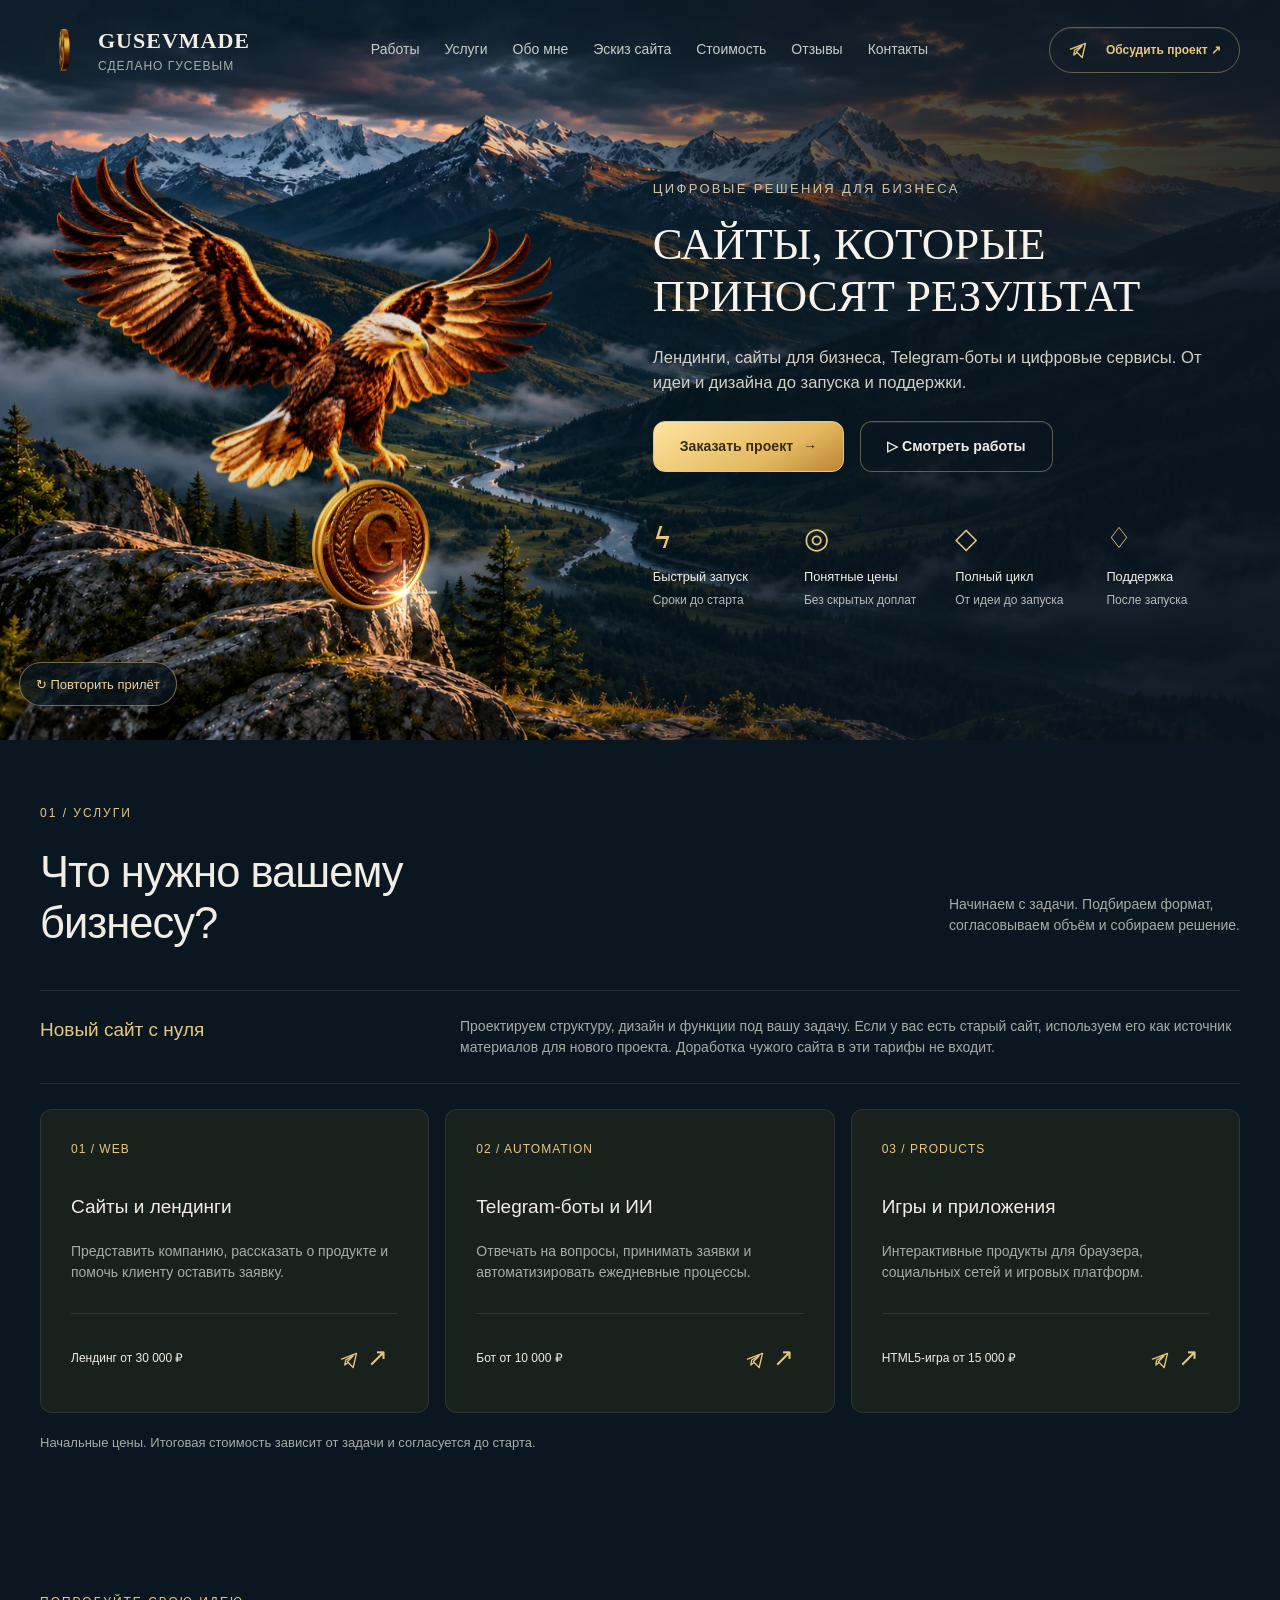
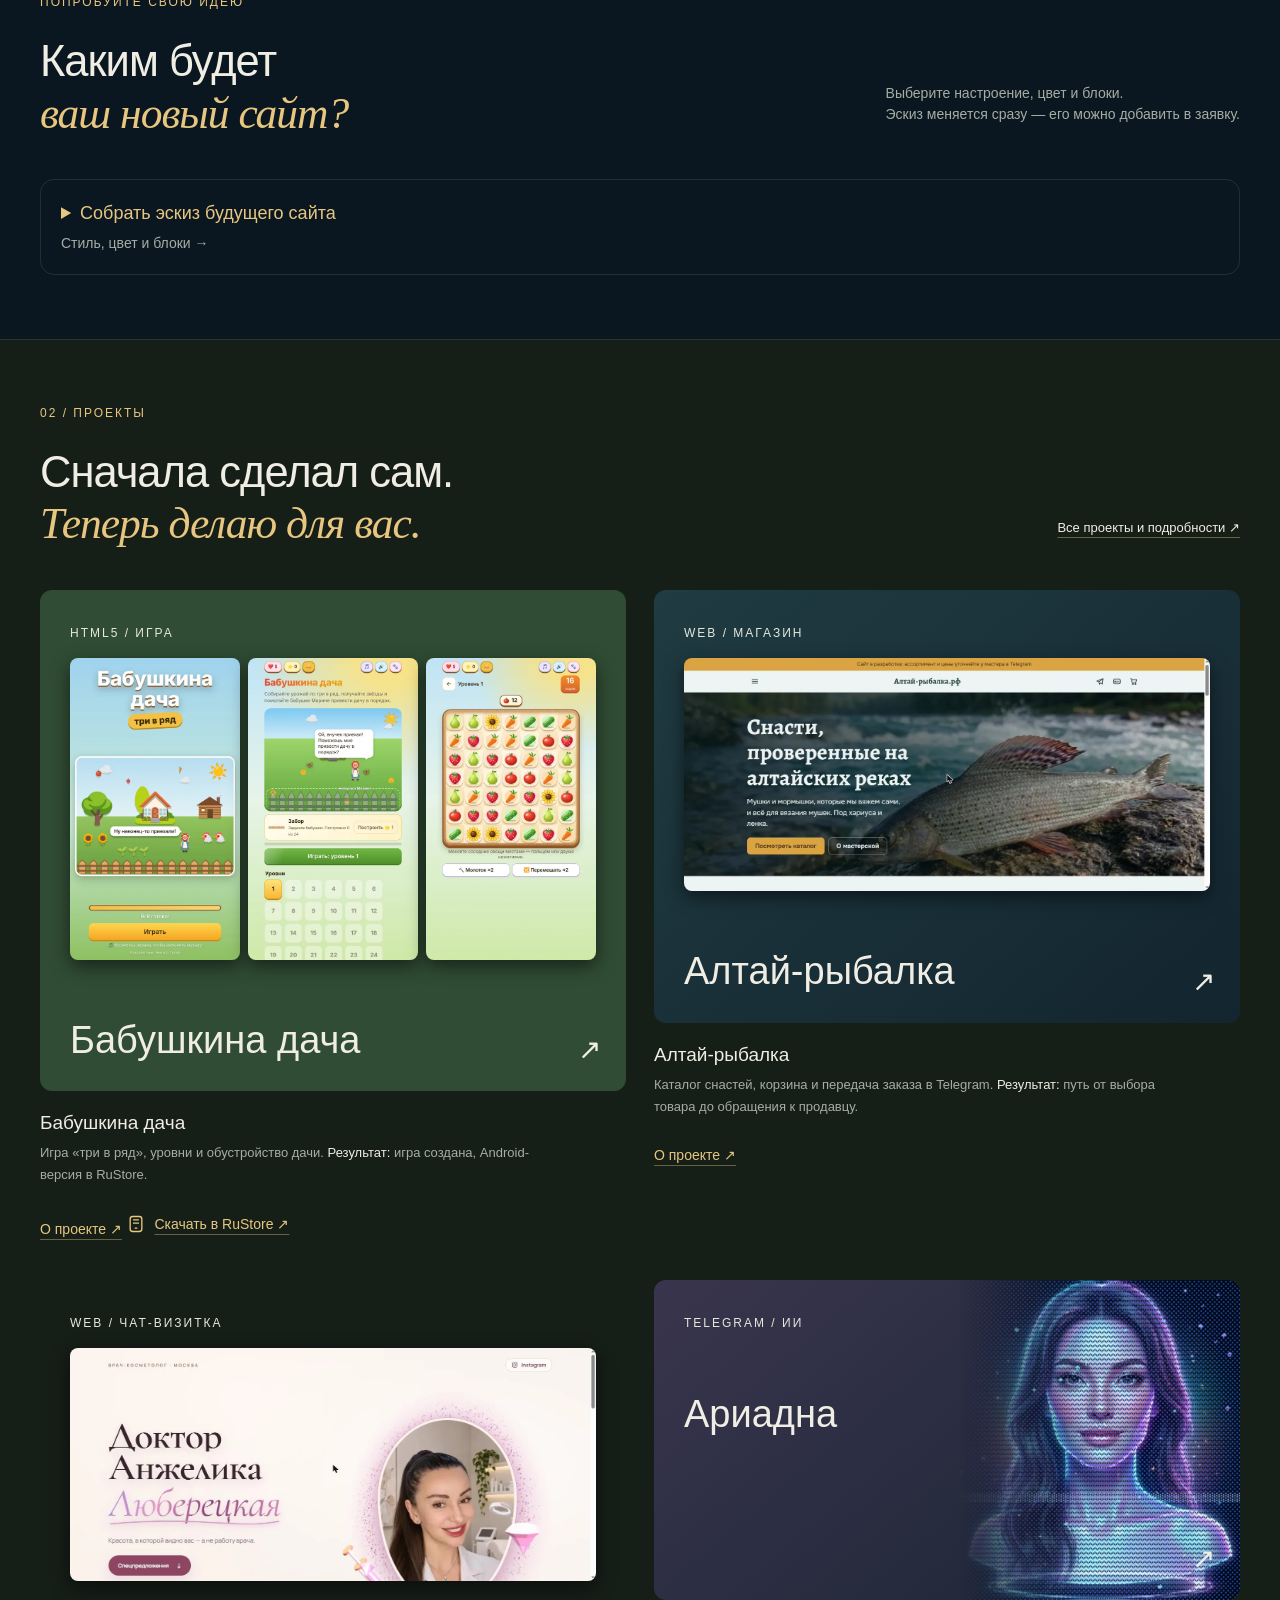
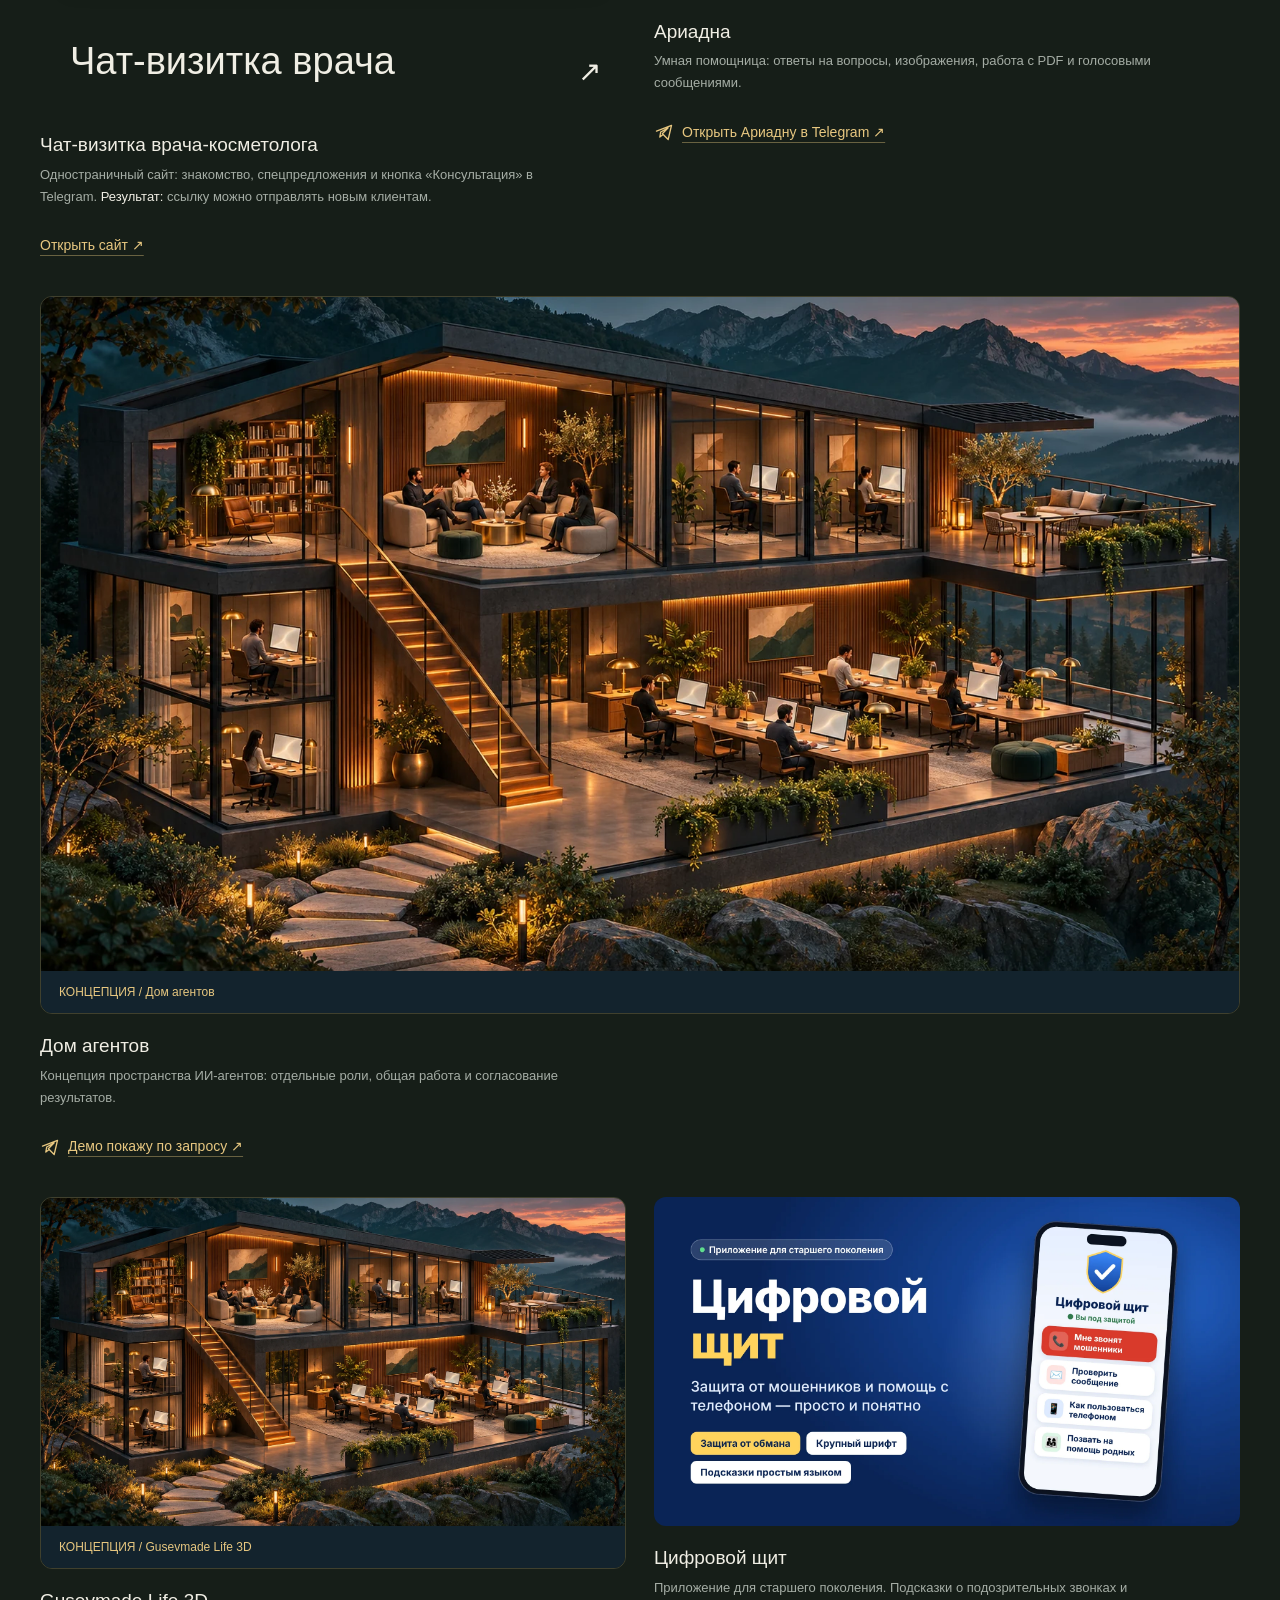
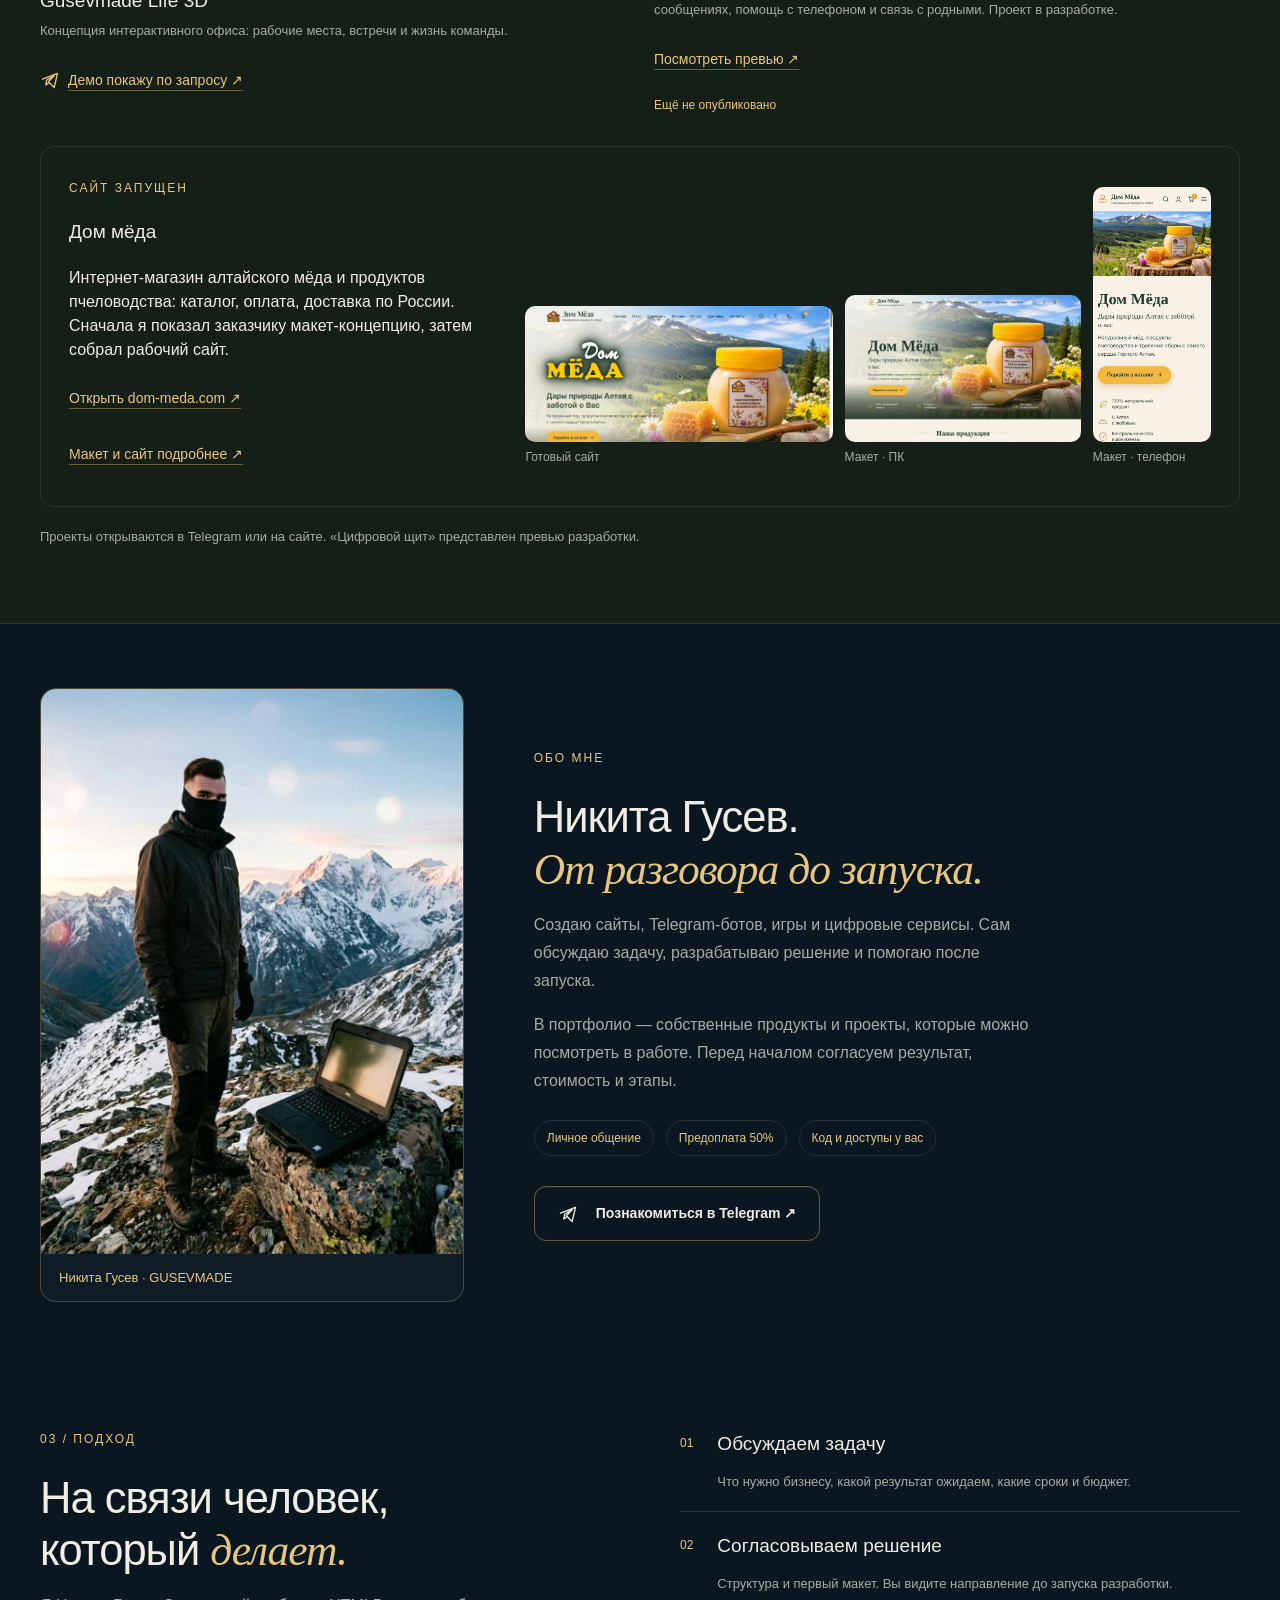
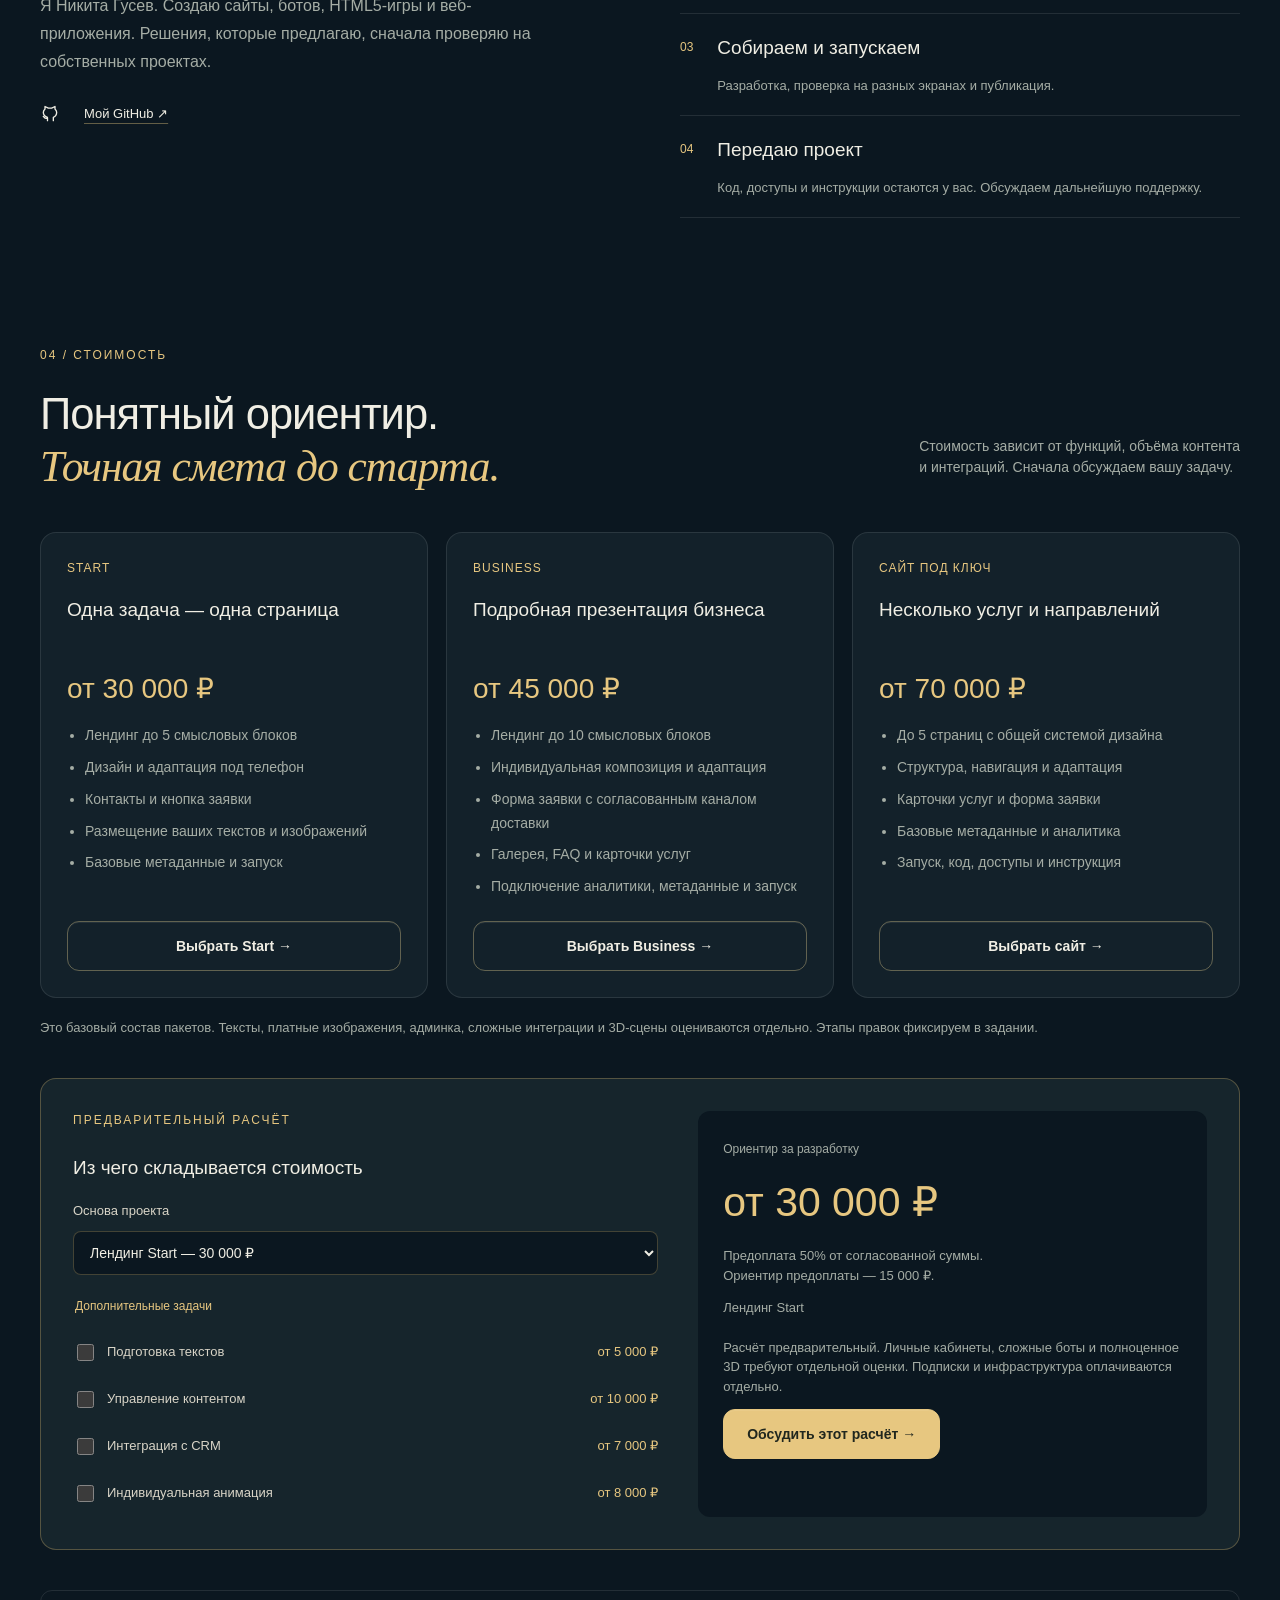
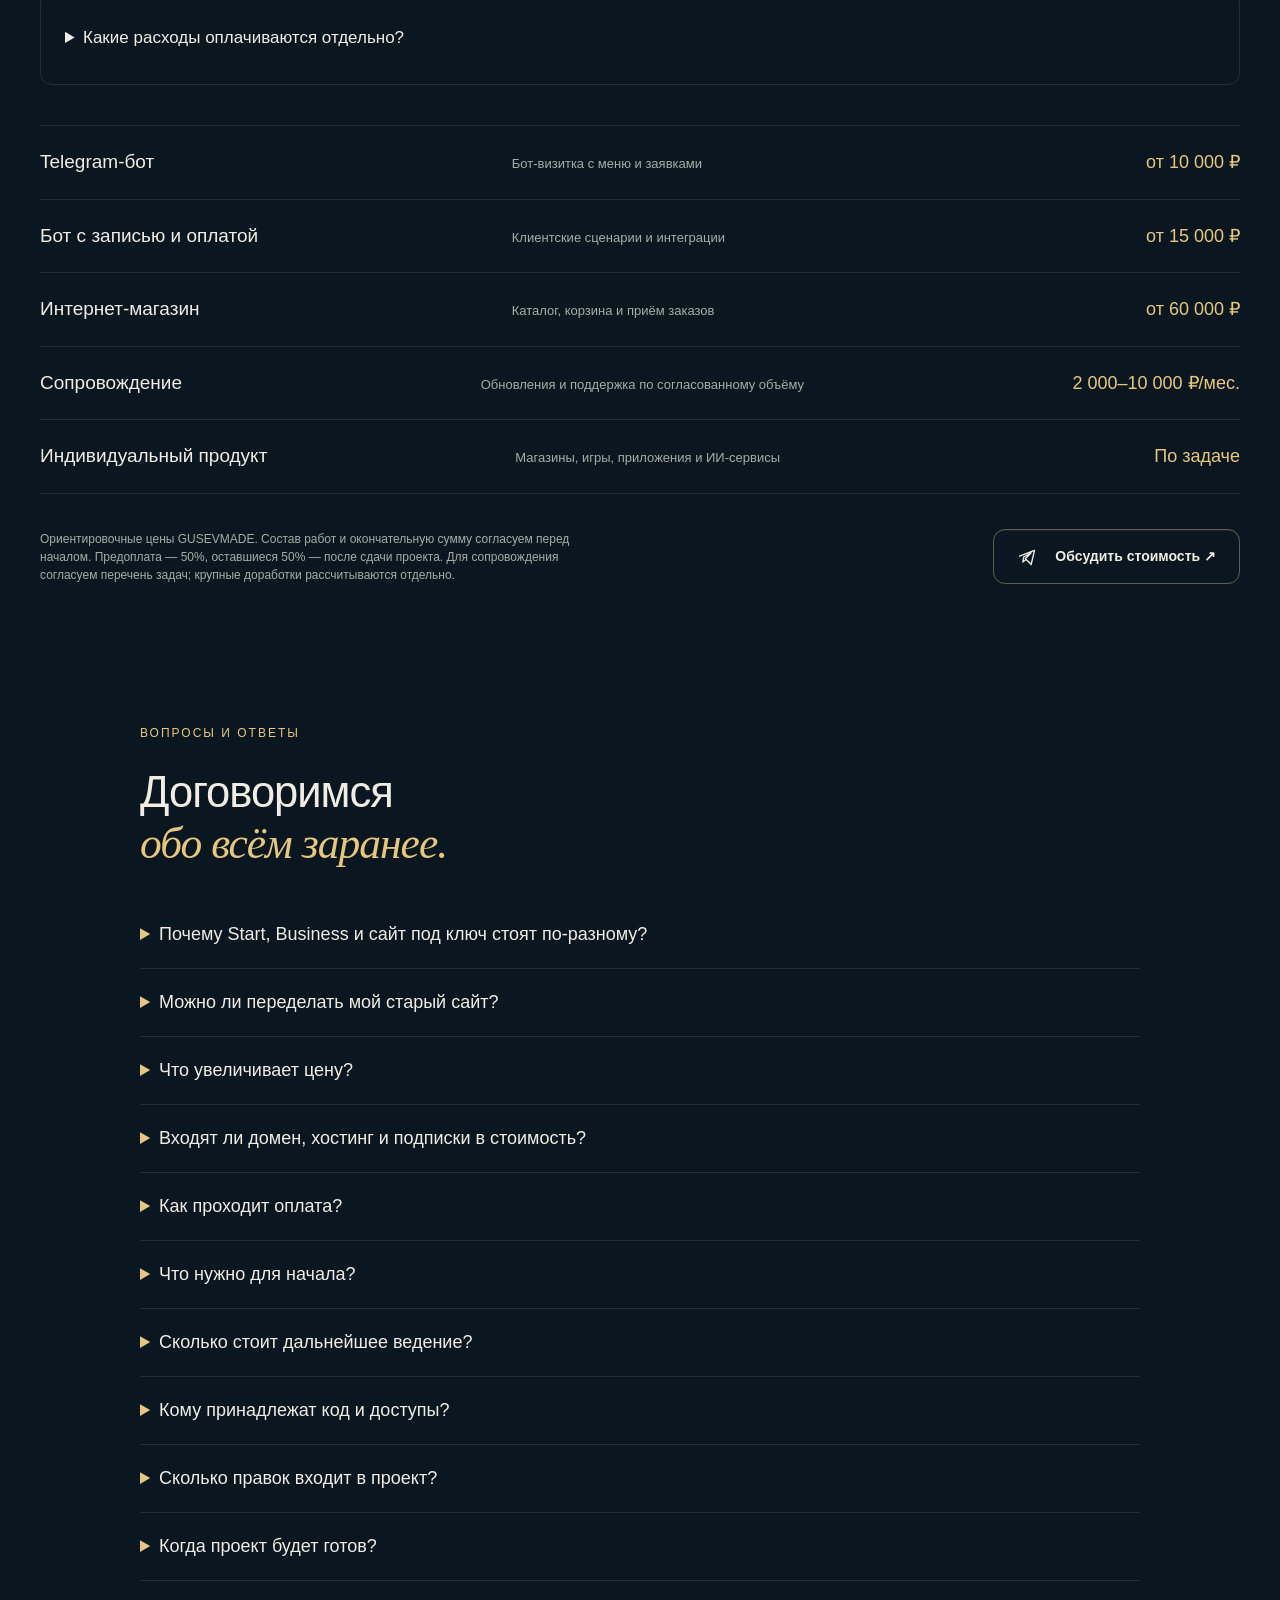
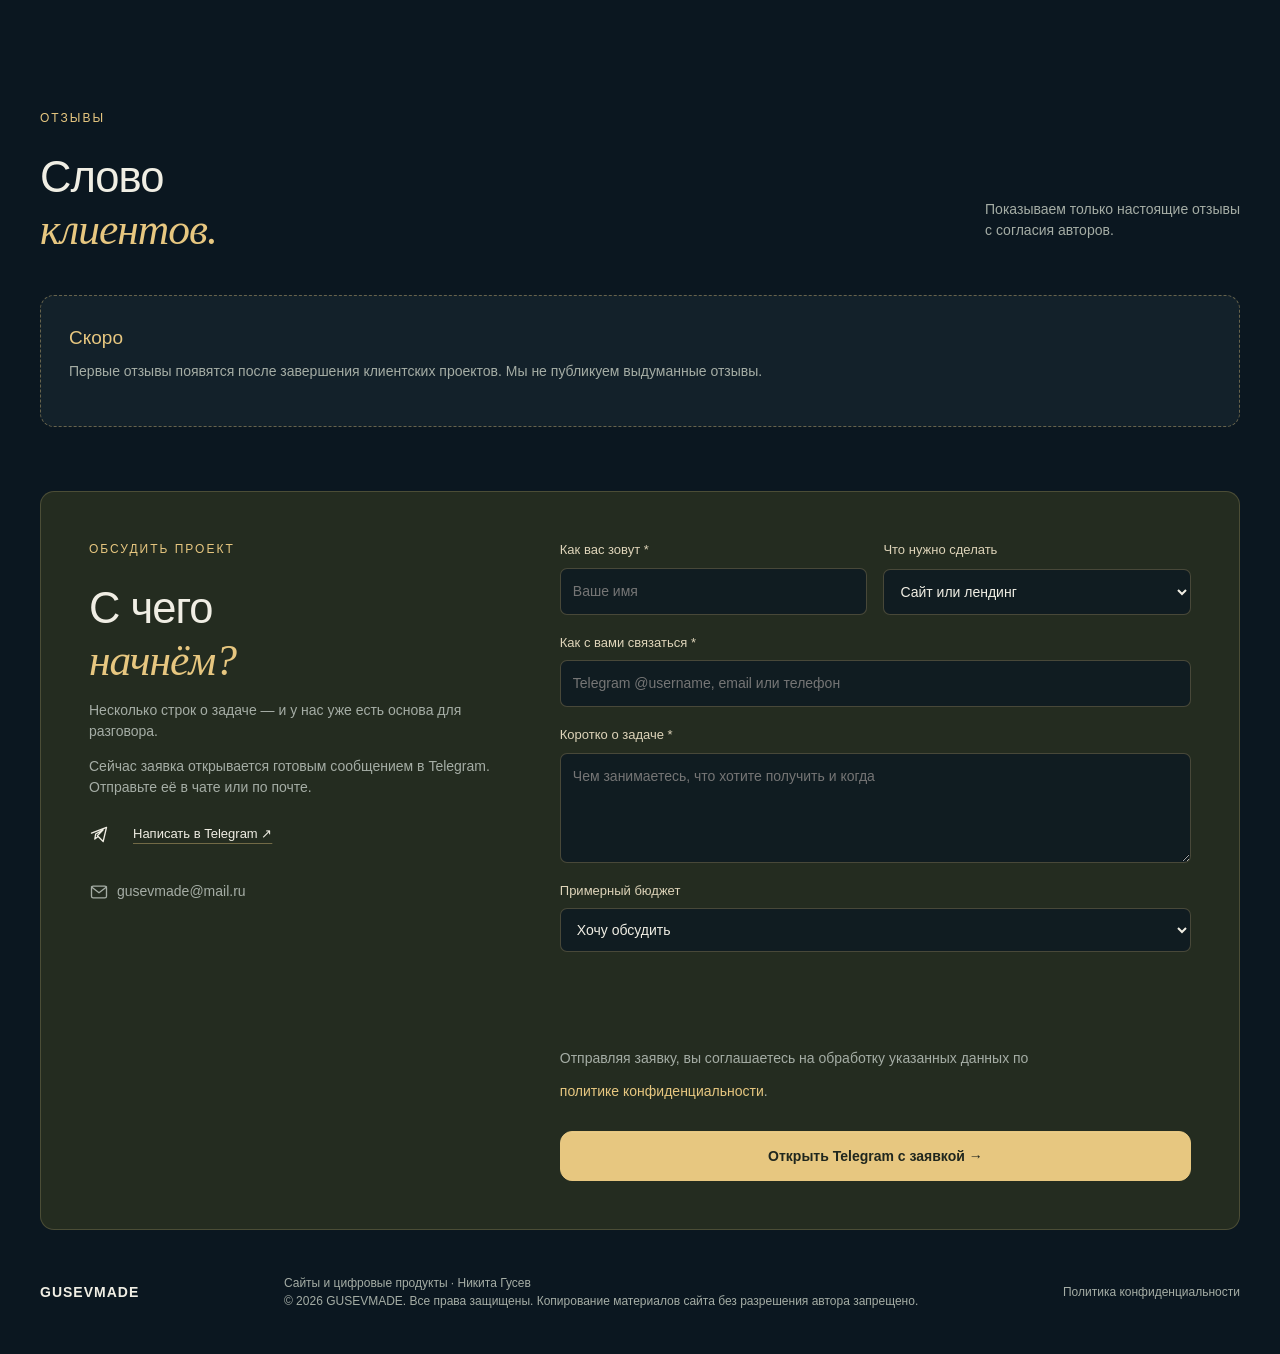
==== commit 7748e069: "Ариадна: портрет на карточке проекта Co-Authored-By: Claude Sonnet 5.5 <noreply@anthropic.com> Claud" ====
--- a/index.html
+++ b/index.html
@@ -11,7 +11,7 @@
 <section class="container section" id="services"><div class="section-heading"><div><p class="eyebrow">01 / УСЛУГИ</p><h2>Что нужно вашему<br>бизнесу?</h2></div><p>Начинаем с задачи. Подбираем формат,<br>согласовываем объём и собираем решение.</p></div><div class="new-build"><h3>Новый сайт с нуля</h3><p>Проектируем структуру, дизайн и функции под вашу задачу. Если у вас есть старый сайт, используем его как источник материалов для нового проекта. Доработка чужого сайта в эти тарифы не входит.</p></div><div class="service-grid"><article><span class="index">01 / WEB</span><h3>Сайты и лендинги</h3><p>Представить компанию, рассказать о продукте и помочь клиенту оставить заявку.</p><div class="service-bottom"><span>Лендинг от 30 000 ₽</span><a href="https://t.me/daspasibog" aria-label="Обсудить сайт">↗</a></div></article><article><span class="index">02 / AUTOMATION</span><h3>Telegram-боты и ИИ</h3><p>Отвечать на вопросы, принимать заявки и автоматизировать ежедневные процессы.</p><div class="service-bottom"><span>Бот от 10 000 ₽</span><a href="https://t.me/daspasibog" aria-label="Обсудить бота">↗</a></div></article><article><span class="index">03 / PRODUCTS</span><h3>Игры и приложения</h3><p>Интерактивные продукты для браузера, социальных сетей и игровых платформ.</p><div class="service-bottom"><span>HTML5-игра от 15 000 ₽</span><a href="https://t.me/daspasibog" aria-label="Обсудить игру">↗</a></div></article></div><p class="note">Начальные цены. Итоговая стоимость зависит от задачи и согласуется до старта.</p></section>
 <section class="container section" id="site-lab"><div class="section-heading"><div><p class="eyebrow">ПОПРОБУЙТЕ СВОЮ ИДЕЮ</p><h2>Каким будет<br><em>ваш новый сайт?</em></h2></div><p>Выберите настроение, цвет и блоки.<br>Эскиз меняется сразу — его можно добавить в заявку.</p></div>
 <details class="lab-disclosure"><summary>Собрать эскиз будущего сайта <span>Стиль, цвет и блоки →</span></summary><div class="lab-grid"><form id="design-form"><label>Название бизнеса *<input id="design-name" required minlength="2" maxlength="45" placeholder="Например, мастерская мебели"></label><label>Чем вы занимаетесь? *<textarea id="design-task" required minlength="10" maxlength="160" rows="3" placeholder="Например, мебель на заказ из массива"></textarea></label><label>Стиль<select id="design-style"><option value="premium">Сдержанный и премиальный</option><option value="minimal">Светлый и минималистичный</option><option value="bold">Яркий и современный</option></select></label><fieldset><legend>Акцентный цвет</legend><div class="swatches"><label><input type="radio" name="accent" value="gold" checked>Золото</label><label><input type="radio" name="accent" value="blue">Синий</label><label><input type="radio" name="accent" value="green">Зелёный</label></div></fieldset><fieldset><legend>Что показать на странице?</legend><label class="check-option"><input type="checkbox" name="section" value="services" checked>Услуги</label><label class="check-option"><input type="checkbox" name="section" value="gallery" checked>Работы</label><label class="check-option"><input type="checkbox" name="section" value="about">О компании</label></fieldset><button class="button gold" type="submit">Добавить эскиз в заявку →</button><p class="note">Эскиз на основе готовых композиций. Индивидуальный дизайн разрабатываем после обсуждения задачи.</p></form>
-<div class="preview-area"><div class="preview-toolbar"><span>ПРЕДПРОСМОТР</span><div role="group" aria-label="Размер эскиза"><button type="button" data-device="desktop" aria-pressed="true">ПК</button><button type="button" data-device="mobile" aria-pressed="false">Телефон</button></div></div><div class="mini-site premium" id="mini-site"><div class="mini-nav"><strong id="mini-brand">Ваш бренд</strong><span>Услуги · Контакты</span></div><div class="mini-hero"><div><span class="mini-tag">СОЗДАНО ДЛЯ ВАС</span><h3 id="mini-title">Создаём решения для вашего дома</h3><p>Ваш подход, ваши преимущества и понятный следующий шаг для клиента.</p><span class="mini-cta">Обсудить задачу ↗</span></div><div class="mini-sculpture" aria-hidden="true"><span></span><span></span><span></span></div></div><div id="mini-services" class="mini-section"><h4>Наши услуги</h4><div class="mini-cards"><span>Идея и подход</span><span>Детали проекта</span><span>Готовое решение</span></div></div><div id="mini-gallery" class="mini-section"><h4>Избранные работы</h4><div class="mini-gallery"><span></span><span></span></div></div><div id="mini-about" class="mini-section" hidden><h4>О компании</h4><p>Здесь будет ваша история, команда и принципы работы.</p></div><div class="mini-footer">Давайте обсудим вашу идею ↗</div></div><p class="note">Это демонстрационный эскиз. Названия и блоки используются для выбора направления дизайна.</p></div></div></details></section><section class="section work-section" id="work"><div class="container"><div class="section-heading"><div><p class="eyebrow">02 / ПРОЕКТЫ</p><h2>Сначала сделал сам.<br><em>Теперь делаю для вас.</em></h2></div><a class="text-link" href="projects.html">Все проекты и подробности ↗</a></div><div class="project-grid"><article class="project"><a class="project-art garden" href="projects.html#dacha"><span class="project-type">HTML5 / ИГРА</span><span class="shots shots-phones" aria-hidden="true"><img src="assets/shots/dacha-1.webp" width="480" height="853" loading="lazy" alt=""><img src="assets/shots/dacha-3.webp" width="480" height="853" loading="lazy" alt=""><img src="assets/shots/dacha-4.webp" width="480" height="853" loading="lazy" alt=""></span><strong>Бабушкина дача</strong><span class="project-open">↗</span></a><h3>Бабушкина дача</h3><p>Игра «три в ряд», уровни и обустройство дачи. <strong class="result-label">Результат:</strong> игра создана, Android-версия в RuStore.</p><a class="project-link" href="projects.html#dacha">О проекте ↗</a> <a class="project-link" href="https://www.rustore.ru/catalog/app/ru.gusevmade.dacha" target="_blank" rel="noopener">Скачать в RuStore ↗</a></article><article class="project"><a class="project-art fishing" href="projects.html#fishing"><span class="project-type">WEB / МАГАЗИН</span><span class="shots shots-wide" aria-hidden="true"><img src="assets/shots/fishing-live-1.webp" width="1366" height="607" loading="lazy" alt=""></span><strong>Алтай-рыбалка</strong><span class="project-open">↗</span></a><h3>Алтай-рыбалка</h3><p>Каталог снастей, корзина и передача заказа в Telegram. <strong class="result-label">Результат:</strong> путь от выбора товара до обращения к продавцу.</p><a class="project-link" href="projects.html#fishing">О проекте ↗</a></article><article class="project"><a class="project-art vizitka" href="https://vastly-heard-rope.tilda.ws/visitka" target="_blank" rel="noopener"><span class="project-type">WEB / ЧАТ-ВИЗИТКА</span><span class="shots shots-wide" aria-hidden="true"><img src="assets/shots/vizitka-live-1.webp" width="1366" height="607" loading="lazy" alt=""></span><strong>Чат-визитка врача</strong><span class="project-open">↗</span></a><h3>Чат-визитка врача-косметолога</h3><p>Одностраничный сайт: знакомство, спецпредложения и кнопка «Консультация» в Telegram. <strong class="result-label">Результат:</strong> ссылку можно отправлять новым клиентам.</p><a class="project-link" href="https://vastly-heard-rope.tilda.ws/visitka" target="_blank" rel="noopener">Открыть сайт ↗</a></article><article class="project"><a class="project-art ariadna" href="https://t.me/ariadna_pomoshnica_bot" target="_blank" rel="noopener"><span class="project-type">TELEGRAM / ИИ</span><span class="project-number" aria-hidden="true">03</span><strong>Ариадна</strong><span class="project-open">↗</span></a><h3>Ариадна</h3><p>Умная помощница: ответы на вопросы, изображения, работа с PDF и голосовыми сообщениями.</p><a class="project-link" href="https://t.me/ariadna_pomoshnica_bot" target="_blank" rel="noopener">Открыть Ариадну в Telegram ↗</a></article><article class="project office-project"><a class="office-art" href="https://t.me/daspasibog?text=Хочу%20посмотреть%20демо%20офиса%20агентов" target="_blank" rel="noopener"><img src="assets/office-house.webp" width="1672" height="941" loading="lazy" alt="Концепт дома агентов: двухэтажный офис в горах, кабинеты, переговорная и персонажи"><span>КОНЦЕПЦИЯ / Дом агентов</span></a><h3>Дом агентов</h3><p>Концепция пространства ИИ-агентов: отдельные роли, общая работа и согласование результатов.</p><a class="project-link" href="https://t.me/daspasibog?text=Хочу%20посмотреть%20демо%20офиса%20агентов" target="_blank" rel="noopener">Демо покажу по запросу ↗</a></article><article class="project"><a class="office-art" href="https://t.me/daspasibog?text=Хочу%20посмотреть%20демо%20офиса%20агентов" target="_blank" rel="noopener"><img src="assets/office-house.webp" width="1672" height="941" loading="lazy" alt="Концепт дома агентов: двухэтажный офис в горах, кабинеты, переговорная и персонажи"><span>КОНЦЕПЦИЯ / Gusevmade Life 3D</span></a><h3>Gusevmade Life 3D</h3><p>Концепция интерактивного офиса: рабочие места, встречи и жизнь команды.</p><a class="project-link" href="https://t.me/daspasibog?text=Хочу%20посмотреть%20демо%20офиса%20агентов" target="_blank" rel="noopener">Демо покажу по запросу ↗</a></article><article class="project"><a class="shield-preview" href="assets/digital-shield.webp" target="_blank" rel="noopener" aria-label="Открыть превью Цифрового щита"><img src="assets/digital-shield.webp" width="1920" height="1080" decoding="async" alt="Цифровой щит — приложение для старшего поколения. Превью с проверкой сообщений, помощью с телефоном и связью с родными."></a><h3>Цифровой щит</h3><p>Приложение для старшего поколения. Подсказки о подозрительных звонках и сообщениях, помощь с телефоном и связь с родными. Проект в разработке.</p><a class="project-link" href="assets/digital-shield.webp" target="_blank" rel="noopener">Посмотреть превью ↗</a><span class="project-status">Ещё не опубликовано</span></article></div><div class="honey-feature"><div class="hf-text"><span class="hf-tag">САЙТ ЗАПУЩЕН</span><h3>Дом мёда</h3><p>Интернет-магазин алтайского мёда и продуктов пчеловодства: каталог, оплата, доставка по России. Сначала я показал заказчику макет-концепцию, затем собрал рабочий сайт.</p><a class="project-link" href="https://dom-meda.com" target="_blank" rel="noopener">Открыть dom-meda.com ↗</a><a class="project-link" href="projects.html#honey">Макет и сайт подробнее ↗</a></div><div class="hf-shots"><figure><img src="assets/shots/honey-live-1.webp" width="1366" height="607" loading="lazy" alt="Готовый сайт Дом мёда: главный экран"><figcaption>Готовый сайт</figcaption></figure><figure><img src="assets/shots/honey-mock-desk.webp" width="1200" height="750" loading="lazy" alt="Макет сайта Дом мёда для ПК"><figcaption>Макет · ПК</figcaption></figure><figure class="hf-phone"><img src="assets/shots/honey-mock-phone.webp" width="420" height="909" loading="lazy" alt="Макет сайта Дом мёда для телефона"><figcaption>Макет · телефон</figcaption></figure></div></div><p class="note">Проекты открываются в Telegram или на сайте. «Цифровой щит» представлен превью разработки.</p></div></section>
+<div class="preview-area"><div class="preview-toolbar"><span>ПРЕДПРОСМОТР</span><div role="group" aria-label="Размер эскиза"><button type="button" data-device="desktop" aria-pressed="true">ПК</button><button type="button" data-device="mobile" aria-pressed="false">Телефон</button></div></div><div class="mini-site premium" id="mini-site"><div class="mini-nav"><strong id="mini-brand">Ваш бренд</strong><span>Услуги · Контакты</span></div><div class="mini-hero"><div><span class="mini-tag">СОЗДАНО ДЛЯ ВАС</span><h3 id="mini-title">Создаём решения для вашего дома</h3><p>Ваш подход, ваши преимущества и понятный следующий шаг для клиента.</p><span class="mini-cta">Обсудить задачу ↗</span></div><div class="mini-sculpture" aria-hidden="true"><span></span><span></span><span></span></div></div><div id="mini-services" class="mini-section"><h4>Наши услуги</h4><div class="mini-cards"><span>Идея и подход</span><span>Детали проекта</span><span>Готовое решение</span></div></div><div id="mini-gallery" class="mini-section"><h4>Избранные работы</h4><div class="mini-gallery"><span></span><span></span></div></div><div id="mini-about" class="mini-section" hidden><h4>О компании</h4><p>Здесь будет ваша история, команда и принципы работы.</p></div><div class="mini-footer">Давайте обсудим вашу идею ↗</div></div><p class="note">Это демонстрационный эскиз. Названия и блоки используются для выбора направления дизайна.</p></div></div></details></section><section class="section work-section" id="work"><div class="container"><div class="section-heading"><div><p class="eyebrow">02 / ПРОЕКТЫ</p><h2>Сначала сделал сам.<br><em>Теперь делаю для вас.</em></h2></div><a class="text-link" href="projects.html">Все проекты и подробности ↗</a></div><div class="project-grid"><article class="project"><a class="project-art garden" href="projects.html#dacha"><span class="project-type">HTML5 / ИГРА</span><span class="shots shots-phones" aria-hidden="true"><img src="assets/shots/dacha-1.webp" width="480" height="853" loading="lazy" alt=""><img src="assets/shots/dacha-3.webp" width="480" height="853" loading="lazy" alt=""><img src="assets/shots/dacha-4.webp" width="480" height="853" loading="lazy" alt=""></span><strong>Бабушкина дача</strong><span class="project-open">↗</span></a><h3>Бабушкина дача</h3><p>Игра «три в ряд», уровни и обустройство дачи. <strong class="result-label">Результат:</strong> игра создана, Android-версия в RuStore.</p><a class="project-link" href="projects.html#dacha">О проекте ↗</a> <a class="project-link" href="https://www.rustore.ru/catalog/app/ru.gusevmade.dacha" target="_blank" rel="noopener">Скачать в RuStore ↗</a></article><article class="project"><a class="project-art fishing" href="projects.html#fishing"><span class="project-type">WEB / МАГАЗИН</span><span class="shots shots-wide" aria-hidden="true"><img src="assets/shots/fishing-live-1.webp" width="1366" height="607" loading="lazy" alt=""></span><strong>Алтай-рыбалка</strong><span class="project-open">↗</span></a><h3>Алтай-рыбалка</h3><p>Каталог снастей, корзина и передача заказа в Telegram. <strong class="result-label">Результат:</strong> путь от выбора товара до обращения к продавцу.</p><a class="project-link" href="projects.html#fishing">О проекте ↗</a></article><article class="project"><a class="project-art vizitka" href="https://vastly-heard-rope.tilda.ws/visitka" target="_blank" rel="noopener"><span class="project-type">WEB / ЧАТ-ВИЗИТКА</span><span class="shots shots-wide" aria-hidden="true"><img src="assets/shots/vizitka-live-1.webp" width="1366" height="607" loading="lazy" alt=""></span><strong>Чат-визитка врача</strong><span class="project-open">↗</span></a><h3>Чат-визитка врача-косметолога</h3><p>Одностраничный сайт: знакомство, спецпредложения и кнопка «Консультация» в Telegram. <strong class="result-label">Результат:</strong> ссылку можно отправлять новым клиентам.</p><a class="project-link" href="https://vastly-heard-rope.tilda.ws/visitka" target="_blank" rel="noopener">Открыть сайт ↗</a></article><article class="project"><a class="project-art ariadna" href="https://t.me/ariadna_pomoshnica_bot" target="_blank" rel="noopener"><span class="project-type">TELEGRAM / ИИ</span><img class="ariadna-face" src="assets/shots/ariadna.webp" width="500" height="568" loading="lazy" alt=""><strong>Ариадна</strong><span class="project-open">↗</span></a><h3>Ариадна</h3><p>Умная помощница: ответы на вопросы, изображения, работа с PDF и голосовыми сообщениями.</p><a class="project-link" href="https://t.me/ariadna_pomoshnica_bot" target="_blank" rel="noopener">Открыть Ариадну в Telegram ↗</a></article><article class="project office-project"><a class="office-art" href="https://t.me/daspasibog?text=Хочу%20посмотреть%20демо%20офиса%20агентов" target="_blank" rel="noopener"><img src="assets/office-house.webp" width="1672" height="941" loading="lazy" alt="Концепт дома агентов: двухэтажный офис в горах, кабинеты, переговорная и персонажи"><span>КОНЦЕПЦИЯ / Дом агентов</span></a><h3>Дом агентов</h3><p>Концепция пространства ИИ-агентов: отдельные роли, общая работа и согласование результатов.</p><a class="project-link" href="https://t.me/daspasibog?text=Хочу%20посмотреть%20демо%20офиса%20агентов" target="_blank" rel="noopener">Демо покажу по запросу ↗</a></article><article class="project"><a class="office-art" href="https://t.me/daspasibog?text=Хочу%20посмотреть%20демо%20офиса%20агентов" target="_blank" rel="noopener"><img src="assets/office-house.webp" width="1672" height="941" loading="lazy" alt="Концепт дома агентов: двухэтажный офис в горах, кабинеты, переговорная и персонажи"><span>КОНЦЕПЦИЯ / Gusevmade Life 3D</span></a><h3>Gusevmade Life 3D</h3><p>Концепция интерактивного офиса: рабочие места, встречи и жизнь команды.</p><a class="project-link" href="https://t.me/daspasibog?text=Хочу%20посмотреть%20демо%20офиса%20агентов" target="_blank" rel="noopener">Демо покажу по запросу ↗</a></article><article class="project"><a class="shield-preview" href="assets/digital-shield.webp" target="_blank" rel="noopener" aria-label="Открыть превью Цифрового щита"><img src="assets/digital-shield.webp" width="1920" height="1080" decoding="async" alt="Цифровой щит — приложение для старшего поколения. Превью с проверкой сообщений, помощью с телефоном и связью с родными."></a><h3>Цифровой щит</h3><p>Приложение для старшего поколения. Подсказки о подозрительных звонках и сообщениях, помощь с телефоном и связь с родными. Проект в разработке.</p><a class="project-link" href="assets/digital-shield.webp" target="_blank" rel="noopener">Посмотреть превью ↗</a><span class="project-status">Ещё не опубликовано</span></article></div><div class="honey-feature"><div class="hf-text"><span class="hf-tag">САЙТ ЗАПУЩЕН</span><h3>Дом мёда</h3><p>Интернет-магазин алтайского мёда и продуктов пчеловодства: каталог, оплата, доставка по России. Сначала я показал заказчику макет-концепцию, затем собрал рабочий сайт.</p><a class="project-link" href="https://dom-meda.com" target="_blank" rel="noopener">Открыть dom-meda.com ↗</a><a class="project-link" href="projects.html#honey">Макет и сайт подробнее ↗</a></div><div class="hf-shots"><figure><img src="assets/shots/honey-live-1.webp" width="1366" height="607" loading="lazy" alt="Готовый сайт Дом мёда: главный экран"><figcaption>Готовый сайт</figcaption></figure><figure><img src="assets/shots/honey-mock-desk.webp" width="1200" height="750" loading="lazy" alt="Макет сайта Дом мёда для ПК"><figcaption>Макет · ПК</figcaption></figure><figure class="hf-phone"><img src="assets/shots/honey-mock-phone.webp" width="420" height="909" loading="lazy" alt="Макет сайта Дом мёда для телефона"><figcaption>Макет · телефон</figcaption></figure></div></div><p class="note">Проекты открываются в Telegram или на сайте. «Цифровой щит» представлен превью разработки.</p></div></section>
 <section class="container section person" id="about"><figure class="author-portrait"><img src="assets/nikita-gusev.webp" width="896" height="1200" loading="lazy" decoding="async" alt="Никита Гусев в горах, рядом ноутбук на скале"><figcaption>Никита Гусев · GUSEVMADE</figcaption></figure><div><p class="eyebrow">ОБО МНЕ</p><h2>Никита Гусев.<br><em>От разговора до запуска.</em></h2><p class="lead">Создаю сайты, Telegram-ботов, игры и цифровые сервисы. Сам обсуждаю задачу, разрабатываю решение и помогаю после запуска.</p><p class="lead">В портфолио — собственные продукты и проекты, которые можно посмотреть в работе. Перед началом согласуем результат, стоимость и этапы.</p><div class="person-facts"><span>Личное общение</span><span>Предоплата 50%</span><span>Код и доступы у вас</span></div><a class="button" href="https://t.me/daspasibog" target="_blank" rel="noopener">Познакомиться в Telegram ↗</a></div></section><section class="container section about" id="approach"><div><p class="eyebrow">03 / ПОДХОД</p><h2>На связи человек,<br>который <em>делает.</em></h2><p class="lead">Я Никита Гусев. Создаю сайты, ботов, HTML5-игры и веб-приложения. Решения, которые предлагаю, сначала проверяю на собственных проектах.</p><a class="text-link" href="https://github.com/nikita0071007" target="_blank" rel="noopener">Мой GitHub ↗</a></div><ol class="steps"><li><span>01</span><div><h3>Обсуждаем задачу</h3><p>Что нужно бизнесу, какой результат ожидаем, какие сроки и бюджет.</p></div></li><li><span>02</span><div><h3>Согласовываем решение</h3><p>Структура и первый макет. Вы видите направление до запуска разработки.</p></div></li><li><span>03</span><div><h3>Собираем и запускаем</h3><p>Разработка, проверка на разных экранах и публикация.</p></div></li><li><span>04</span><div><h3>Передаю проект</h3><p>Код, доступы и инструкции остаются у вас. Обсуждаем дальнейшую поддержку.</p></div></li></ol></section>
 <section class="container section pricing" id="prices"><div class="section-heading"><div><p class="eyebrow">04 / СТОИМОСТЬ</p><h2>Понятный ориентир.<br><em>Точная смета до старта.</em></h2></div><p>Стоимость зависит от функций, объёма контента<br>и интеграций. Сначала обсуждаем вашу задачу.</p></div>
 <div class="package-grid">
--- a/style.css
+++ b/style.css
@@ -503,3 +503,6 @@
 .hf-shots figcaption{font-size:12px;color:var(--muted);margin-top:6px}
 @media(max-width:800px){.honey-feature{grid-template-columns:1fr;padding:18px}.hf-shots{grid-template-columns:1fr 1fr}.hf-phone{grid-column:span 1}}
 .consent-note{font-size:12px;color:var(--muted);margin:14px 0 0}.consent-note a{color:var(--gold)}
+.project-art.ariadna{min-height:320px}
+.ariadna-face{position:absolute;right:0;bottom:0;height:100%;width:auto;max-width:62%;object-fit:cover;object-position:center top;-webkit-mask-image:linear-gradient(to left,#000 55%,transparent);mask-image:linear-gradient(to left,#000 55%,transparent);opacity:.95}
+.project-art.ariadna strong{max-width:50%;position:relative}
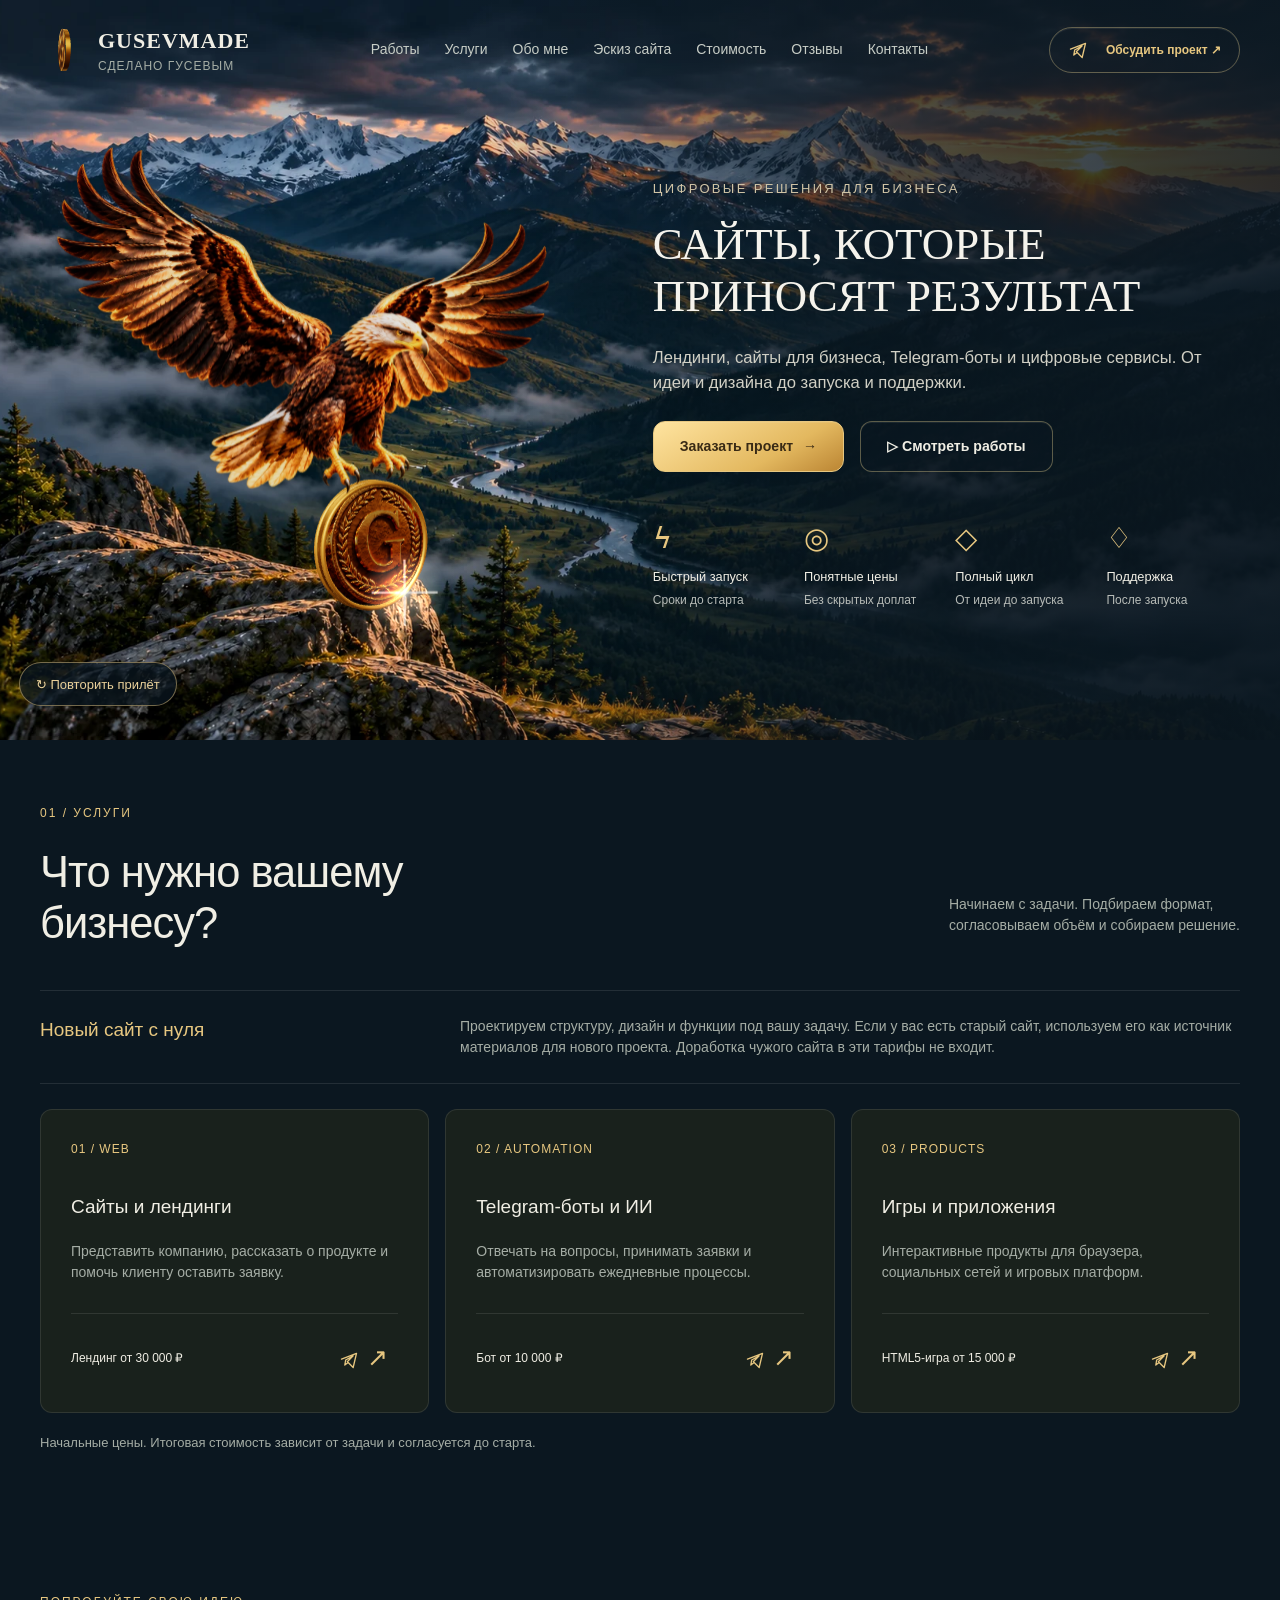
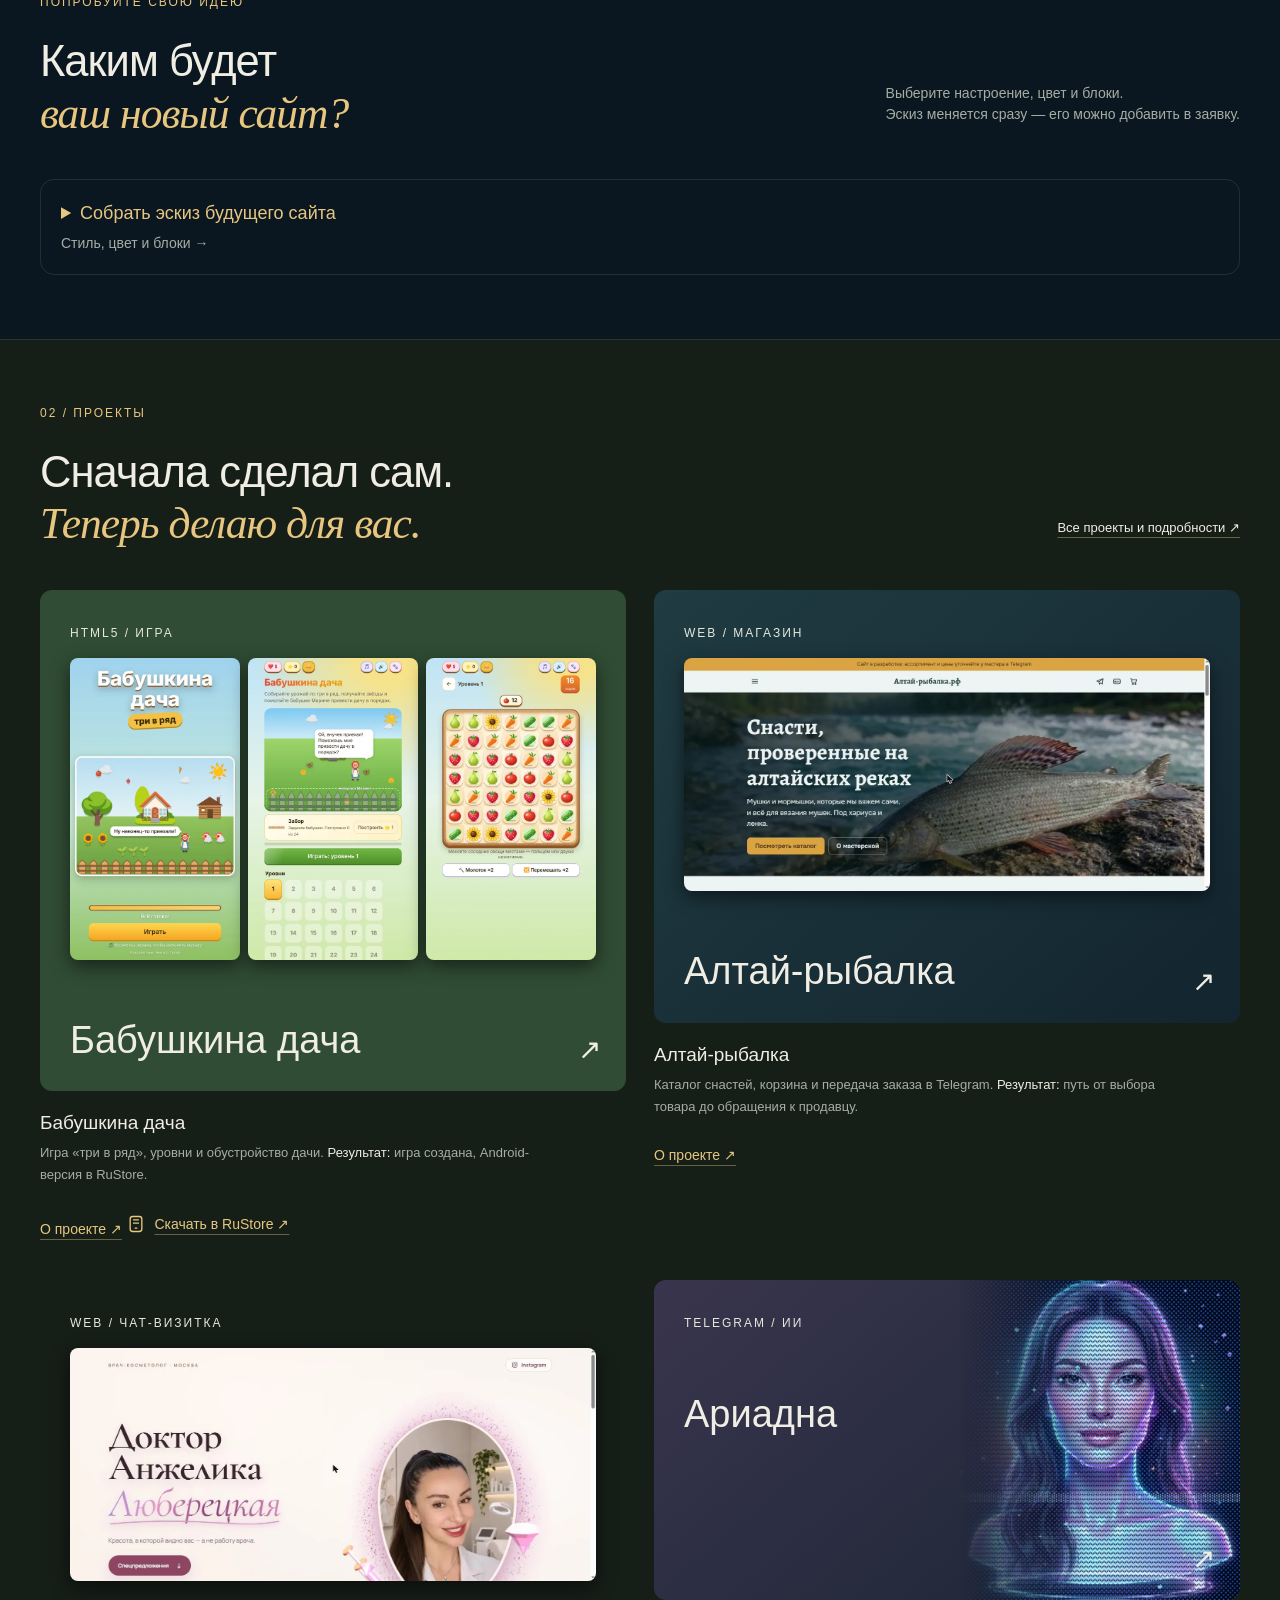
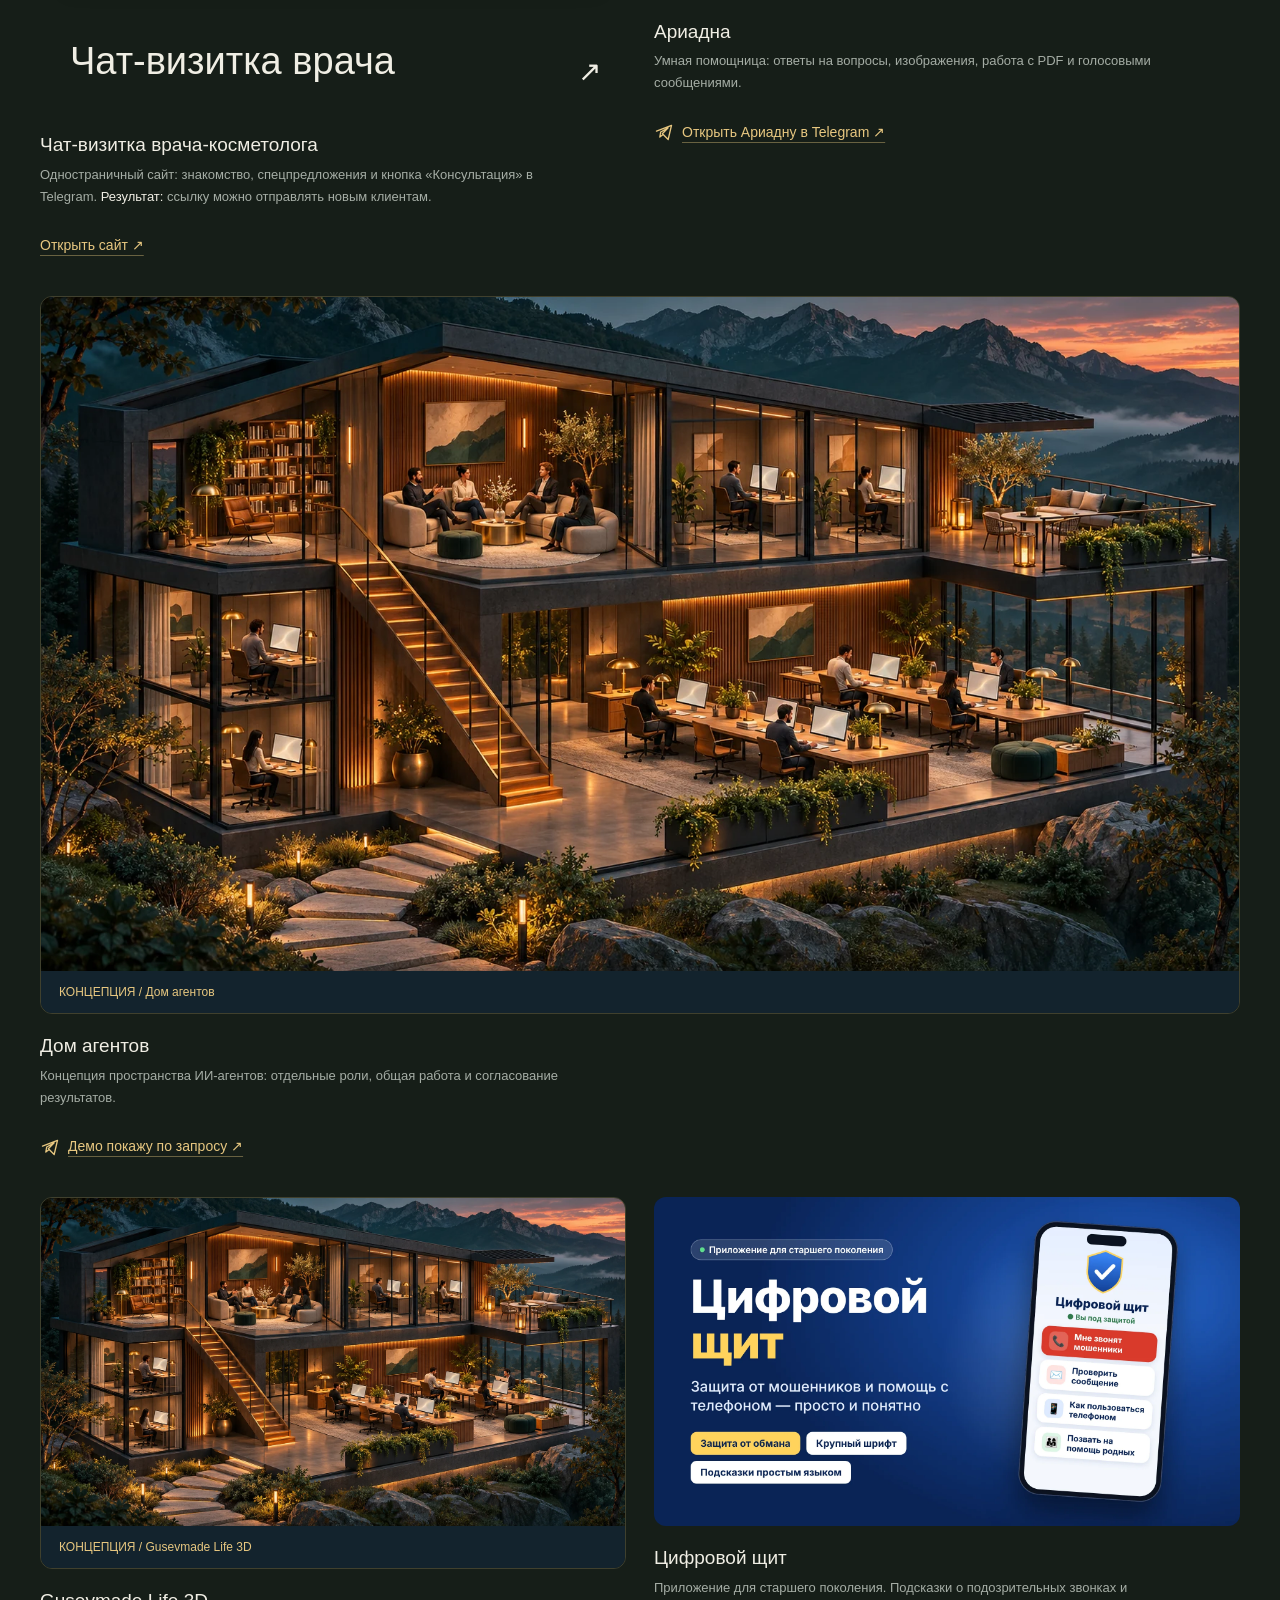
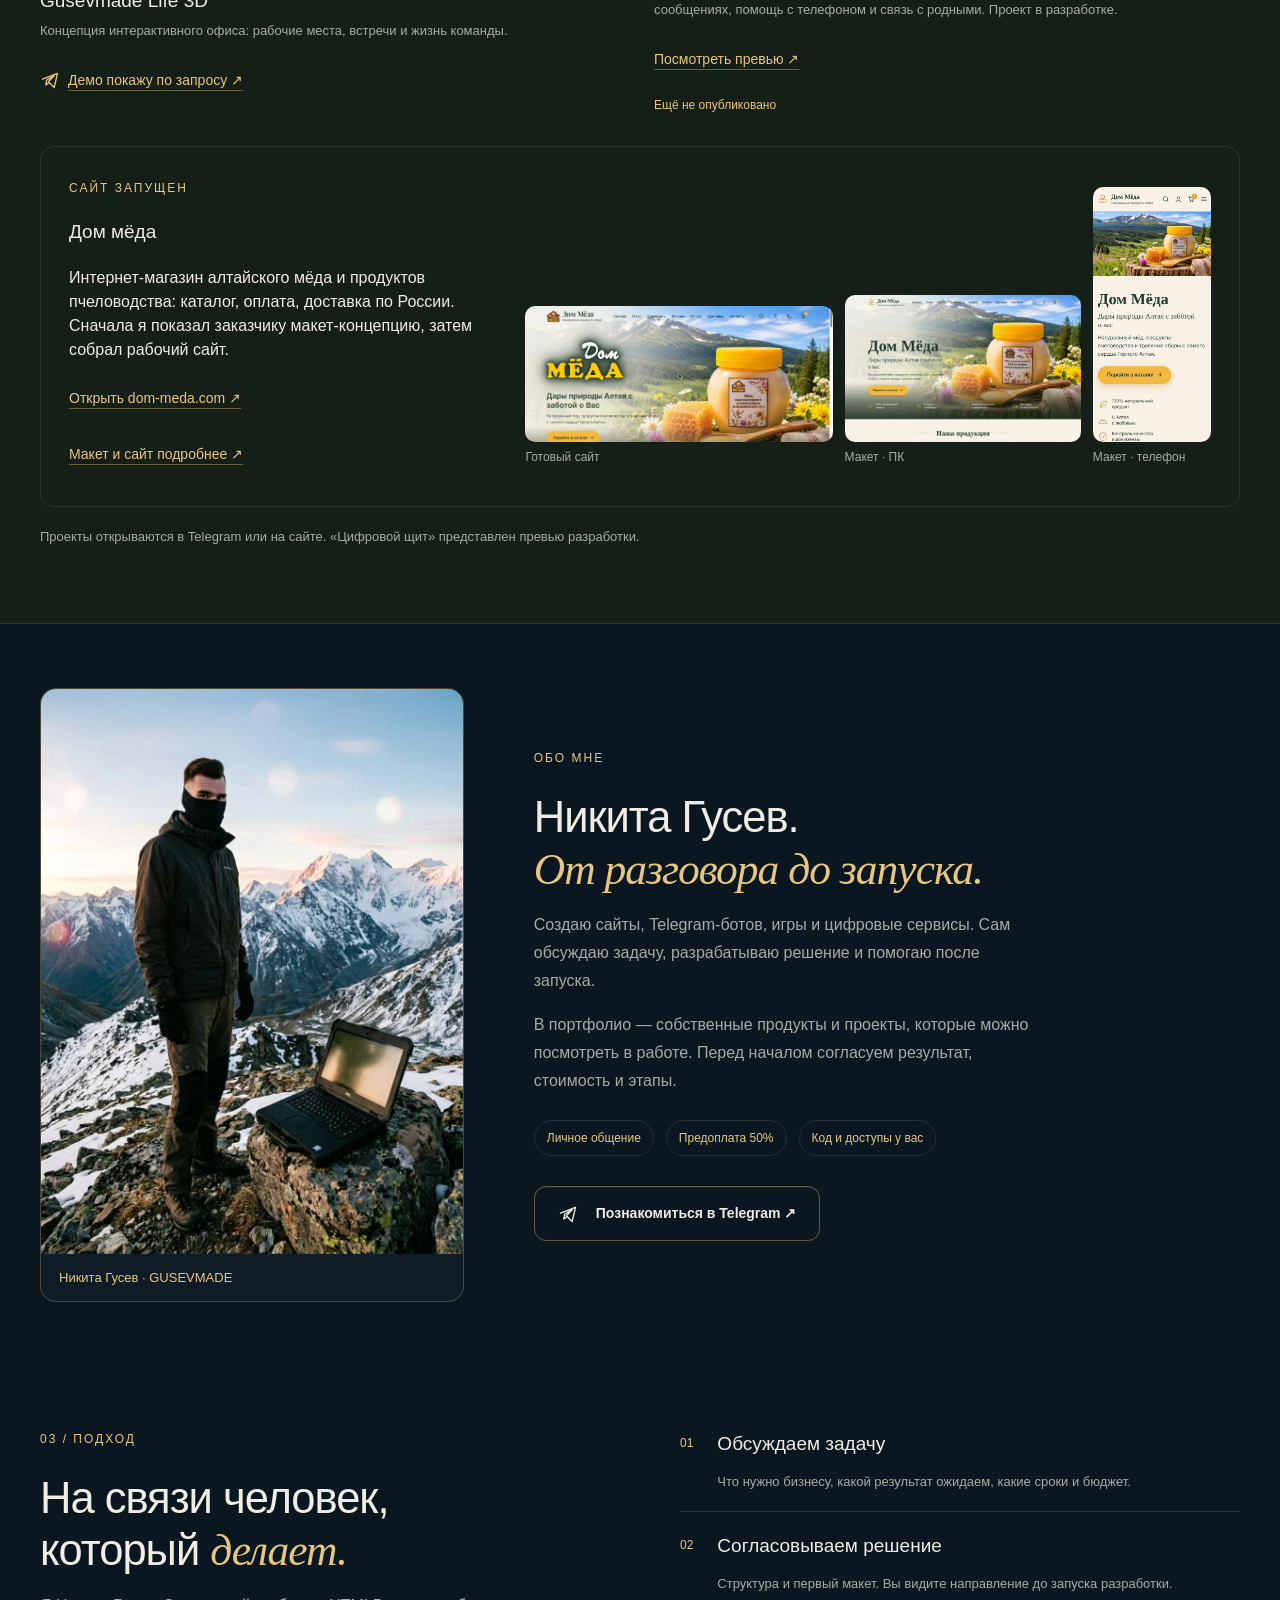
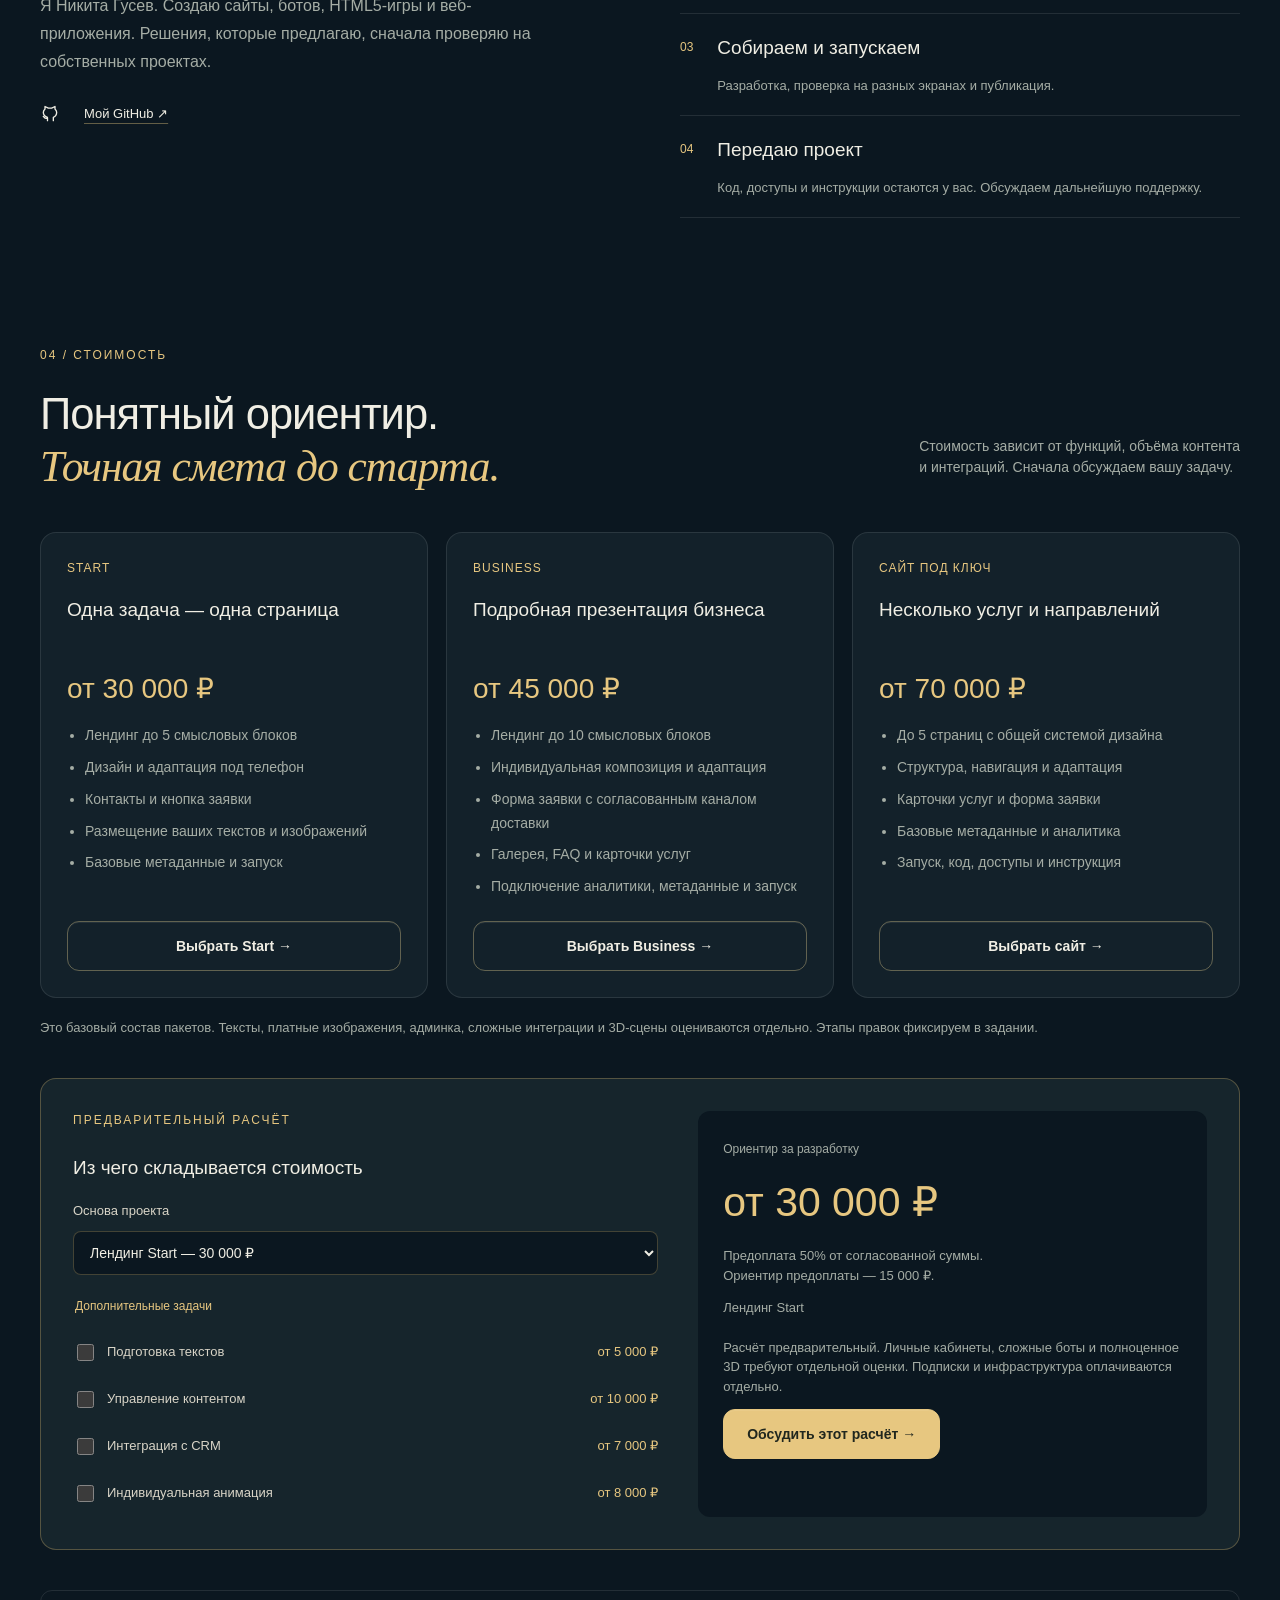
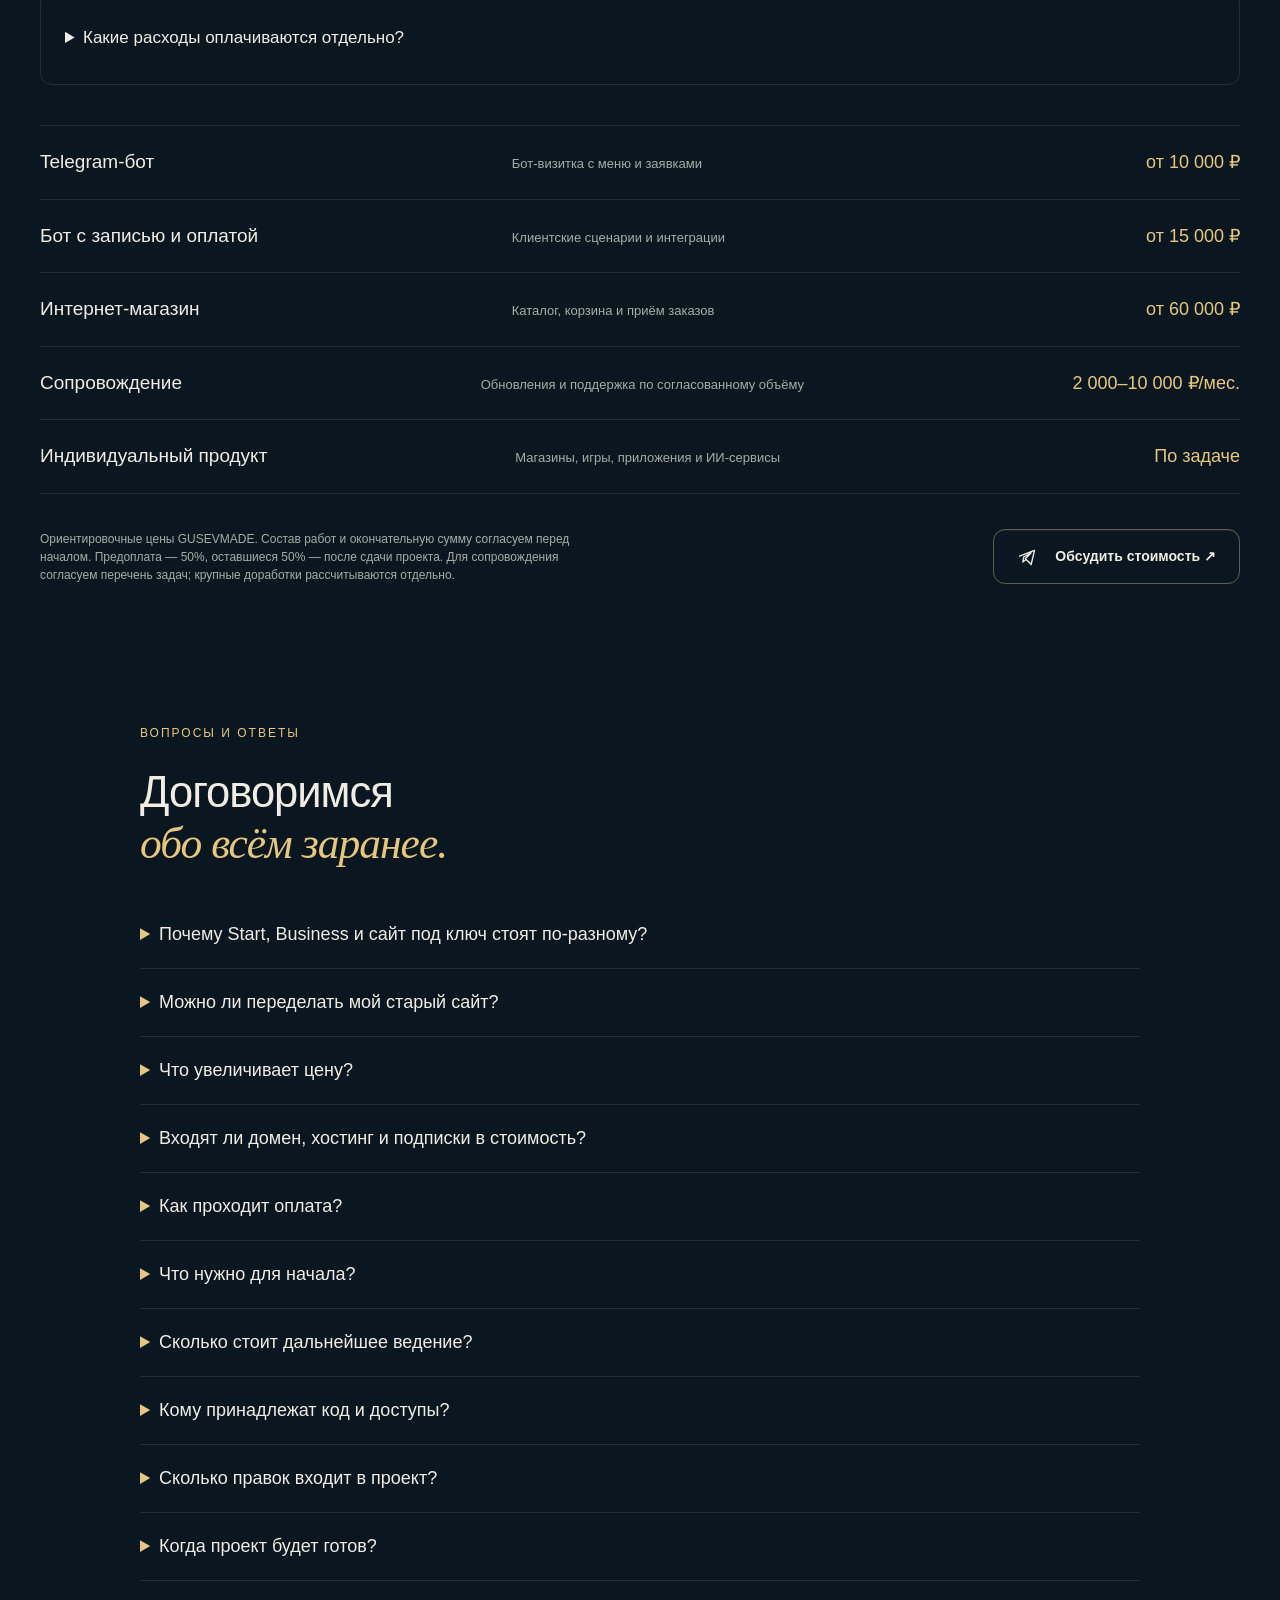
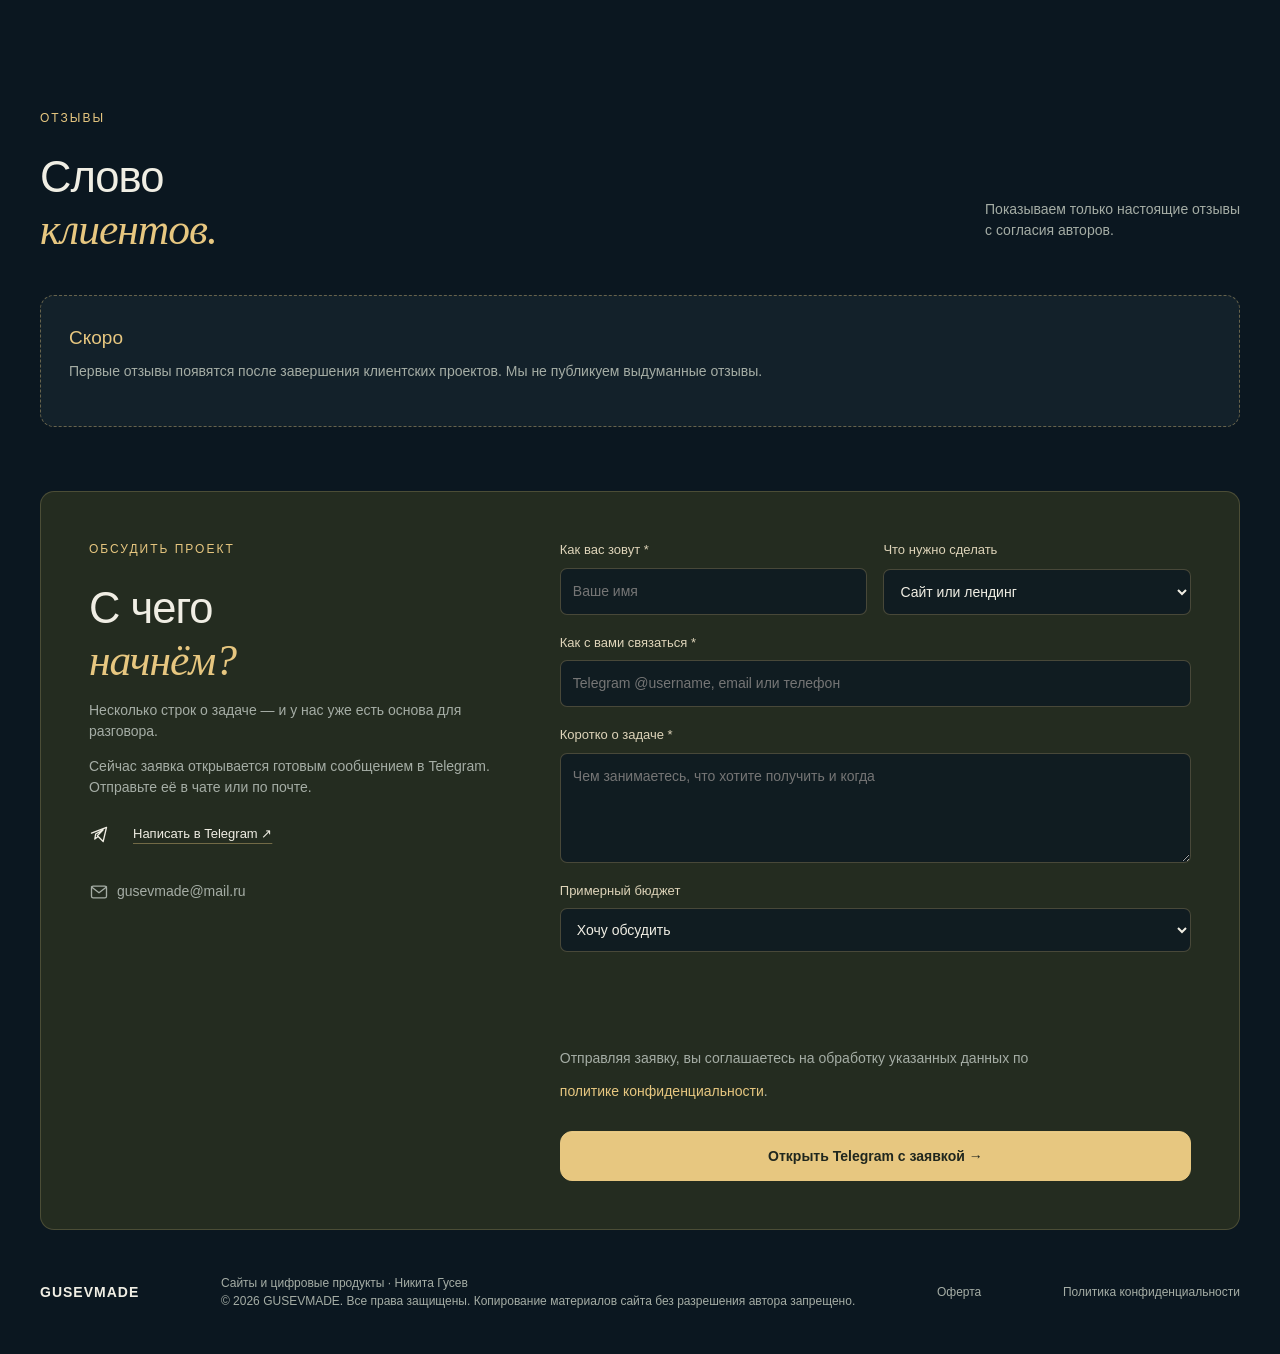
==== commit bdc5b76b: "Подвал: ссылка на оферту Co-Authored-By: Claude Sonnet 5.5 <noreply@anthropic.com> Claude-Session: h" ====
--- a/index.html
+++ b/index.html
@@ -32,5 +32,5 @@
 <section class="container section reviews" id="reviews"><div class="section-heading"><div><p class="eyebrow">ОТЗЫВЫ</p><h2>Слово<br><em>клиентов.</em></h2></div><p>Показываем только настоящие отзывы<br>с согласия авторов.</p></div><div id="reviews-list" class="reviews-list"><article class="review-soon"><h3>Скоро</h3><p>Первые отзывы появятся после завершения клиентских проектов. Мы не публикуем выдуманные отзывы.</p></article></div></section>
 <section class="container contact request-section" id="contact"><div><p class="eyebrow">ОБСУДИТЬ ПРОЕКТ</p><h2>С чего<br><em>начнём?</em></h2><p>Несколько строк о задаче — и у нас уже есть основа для разговора.</p><p id="selection-status" role="status" aria-live="polite"></p><p id="delivery-note">Сейчас заявка открывается готовым сообщением в Telegram. Отправьте её в чате или по почте.</p><a class="text-link" href="https://t.me/daspasibog" target="_blank" rel="noopener">Написать в Telegram ↗</a><p><a href="mailto:gusevmade@mail.ru">gusevmade@mail.ru</a></p></div>
 <form id="project-form"><div class="form-row"><label>Как вас зовут *<input name="name" required maxlength="80" autocomplete="name" placeholder="Ваше имя"></label><label>Что нужно сделать<select name="service"><option>Сайт или лендинг</option><option>Telegram-бот</option><option>Игра или приложение</option><option>ИИ и автоматизация</option><option>Сопровождение</option><option>Помогите определиться</option></select></label></div><label>Как с вами связаться *<input name="contact" required minlength="3" maxlength="160" autocomplete="email" placeholder="Telegram @username, email или телефон"></label><label>Коротко о задаче *<textarea name="task" required minlength="10" maxlength="1500" rows="4" placeholder="Чем занимаетесь, что хотите получить и когда"></textarea></label><label>Примерный бюджет<select name="budget"><option>Хочу обсудить</option><option>До 30 000 ₽</option><option>30 000–50 000 ₽</option><option>50 000–100 000 ₽</option><option>От 100 000 ₽</option><option>Сопровождение 2 000–10 000 ₽/мес.</option></select></label><label class="honeypot" aria-hidden="true">Ваш сайт<input name="website" tabindex="-1" autocomplete="off"></label><div id="anti-spam"></div><p id="delivery-status" role="status" aria-live="polite"></p><p class="consent-note">Отправляя заявку, вы соглашаетесь на обработку указанных данных по <a href="privacy.html" target="_blank" rel="noopener">политике конфиденциальности</a>.</p><button id="submit-lead" class="button gold" type="submit">Открыть Telegram с заявкой →</button><div id="brief-result" hidden><label>Ваша заявка<textarea id="brief-text" readonly rows="7"></textarea></label><div class="brief-actions"><button class="button" type="button" id="copy-brief">Скопировать</button><a id="send-telegram" class="button gold" href="https://t.me/daspasibog" target="_blank" rel="noopener">Открыть Telegram ↗</a><a id="send-email" class="button" href="mailto:gusevmade@mail.ru">Отправить по почте ↗</a></div><p id="brief-status" role="status" aria-live="polite">Проверьте текст и отправьте заявку в выбранном приложении.</p></div><noscript><p>Для подготовки заявки включите JavaScript или напишите напрямую в Telegram.</p></noscript></form></section>
-</main><footer class="container"><a class="logo" href="#">GUSEVMADE</a><span>Сайты и цифровые продукты · Никита Гусев<br>© 2026 GUSEVMADE. Все права защищены. Копирование материалов сайта без разрешения автора запрещено.</span><a href="privacy.html">Политика конфиденциальности</a></footer>
+</main><footer class="container"><a class="logo" href="#">GUSEVMADE</a><span>Сайты и цифровые продукты · Никита Гусев<br>© 2026 GUSEVMADE. Все права защищены. Копирование материалов сайта без разрешения автора запрещено.</span><a href="oferta.html">Оферта</a><a href="privacy.html">Политика конфиденциальности</a></footer>
 <a class="mobile-order button gold" href="#contact">Заказать проект <span aria-hidden="true">→</span></a><a class="back-top" href="#top" aria-label="Наверх">↑<span>Наверх</span></a><script src="app.js"></script><script src="eagle3d.js" defer></script><script src="coin-header.js" defer></script></body></html>
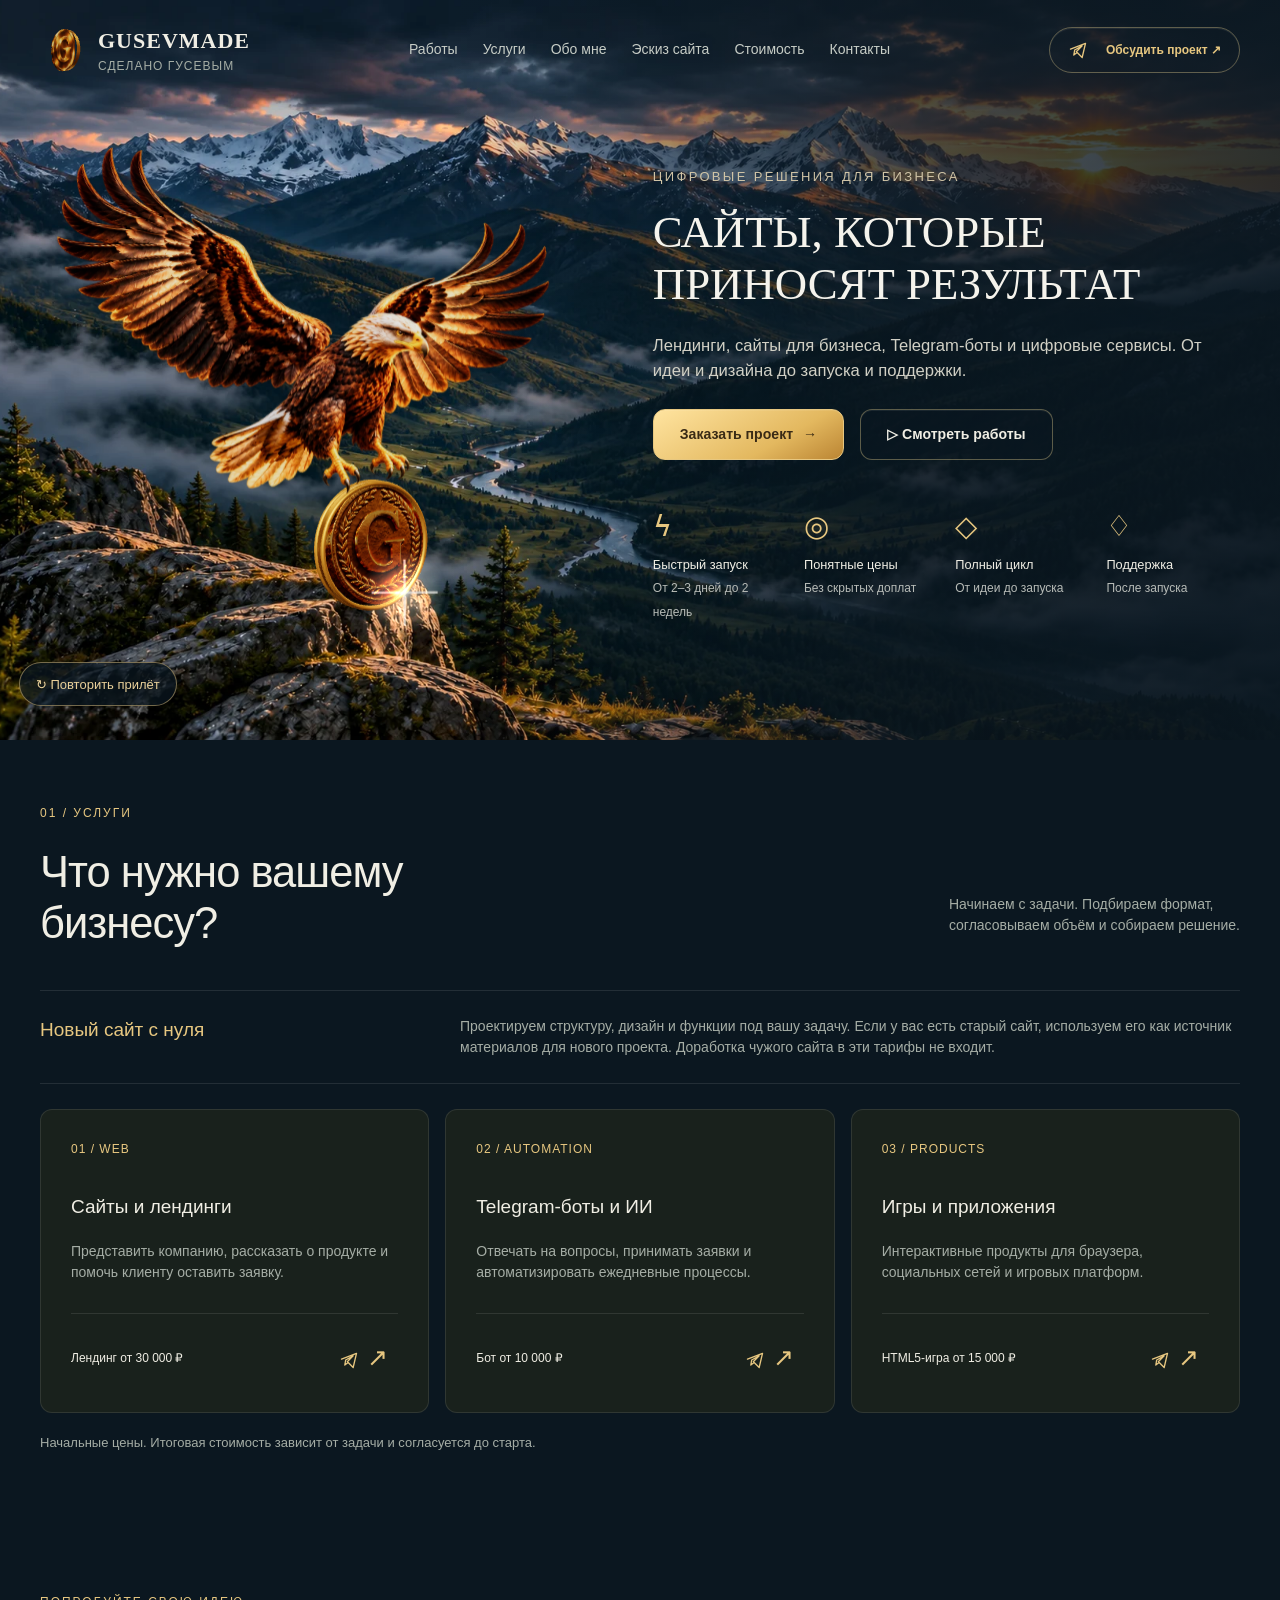
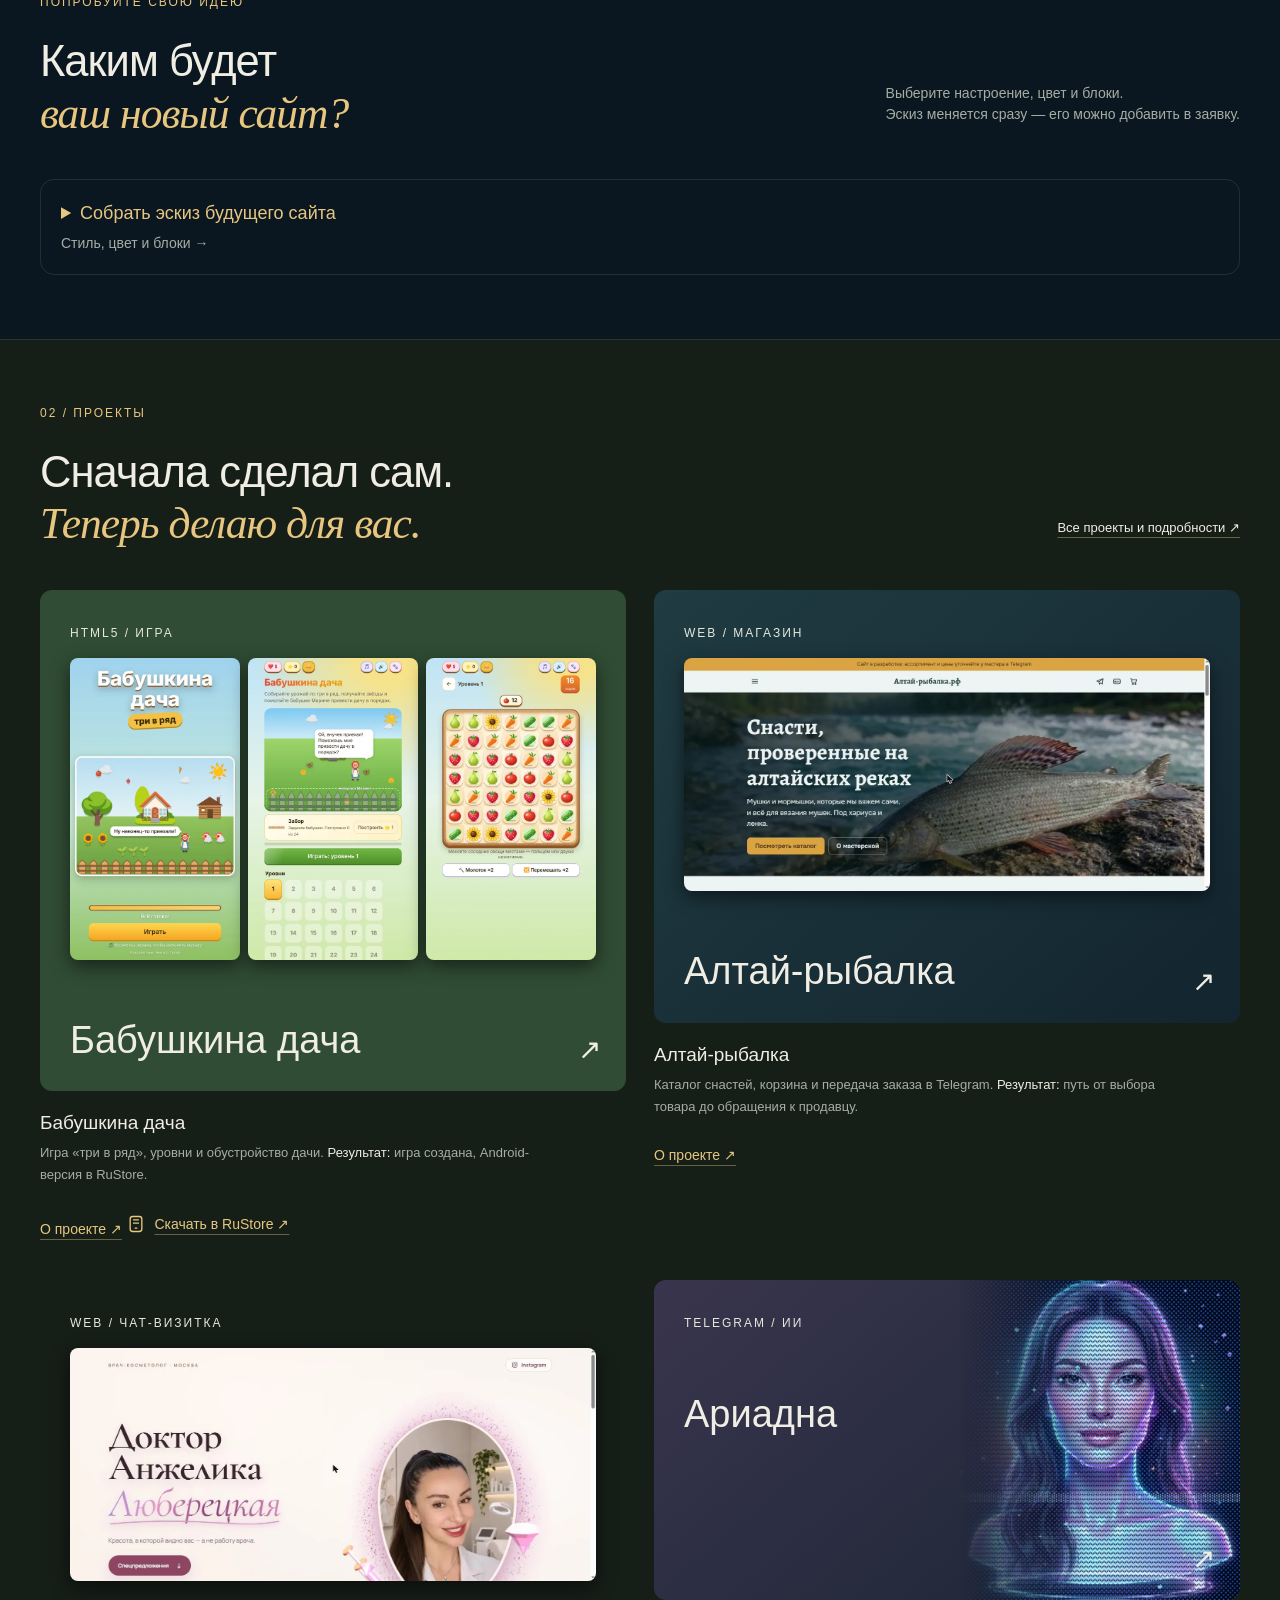
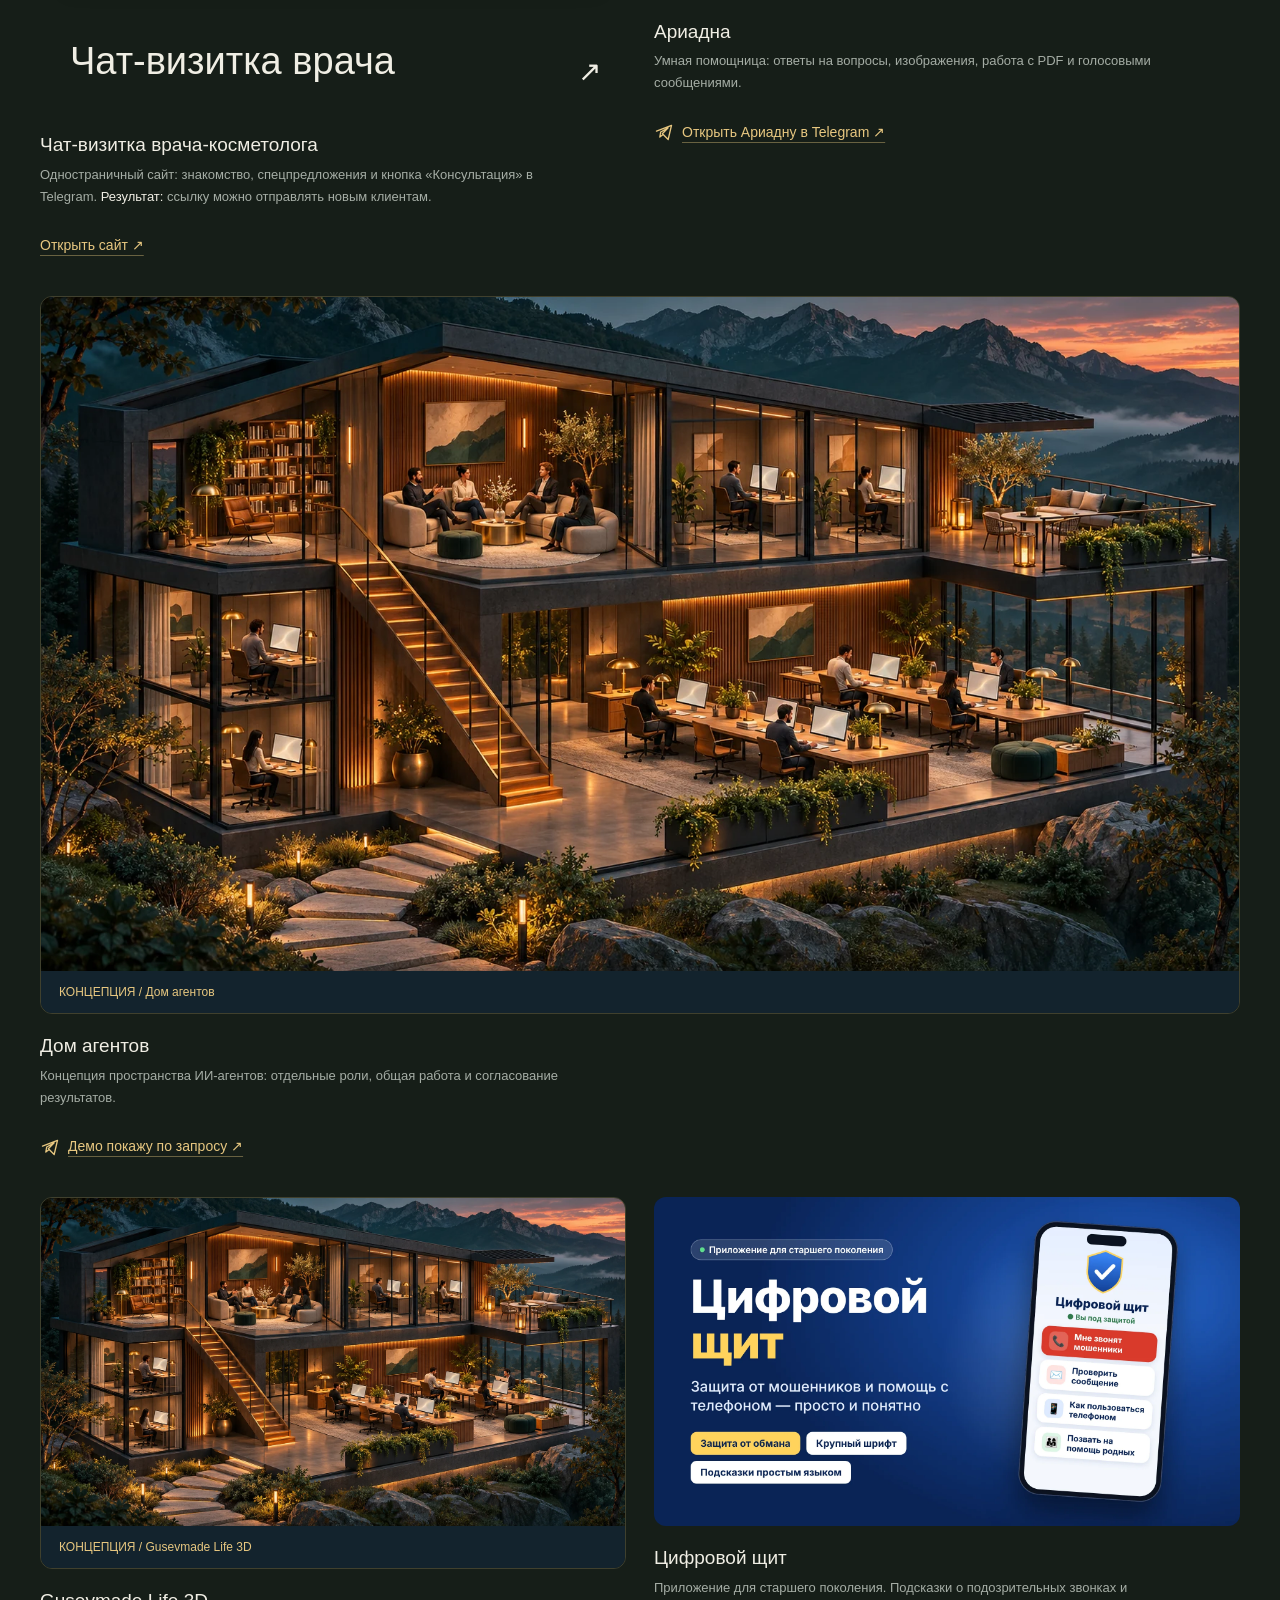
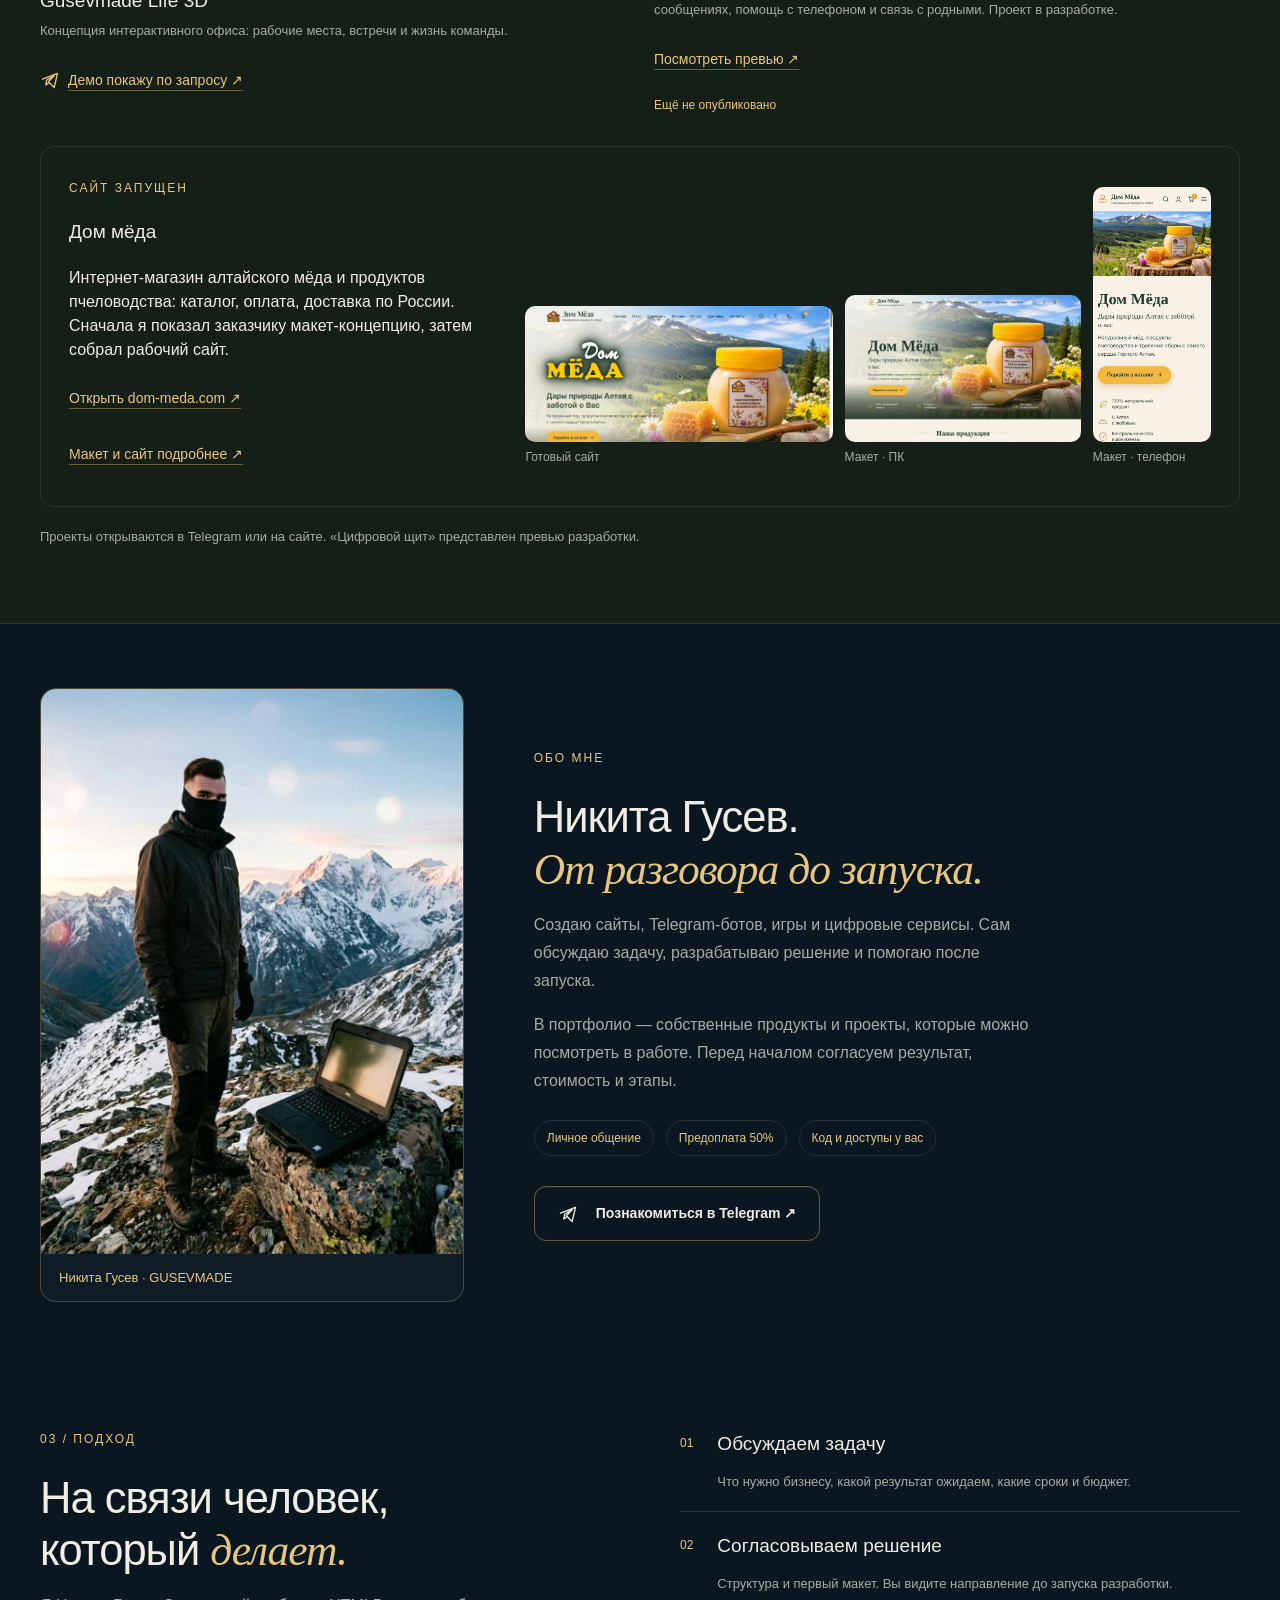
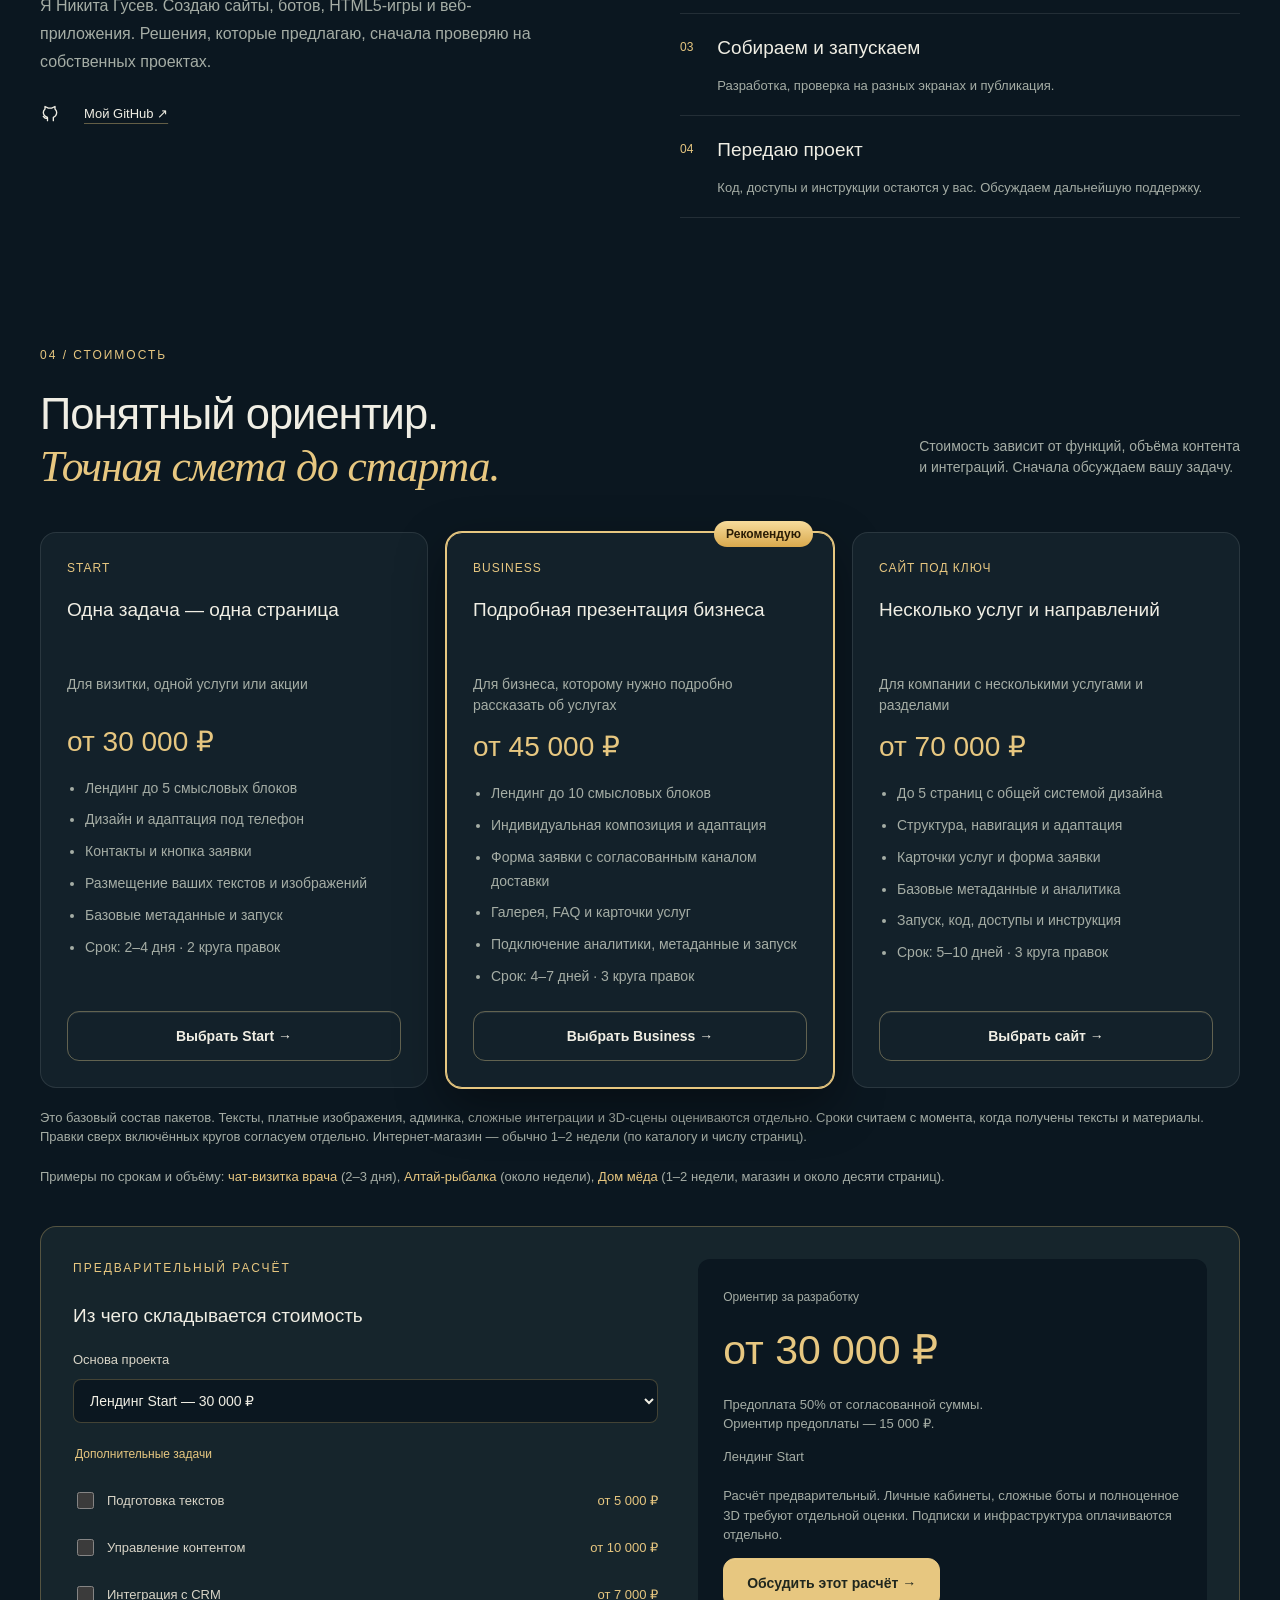
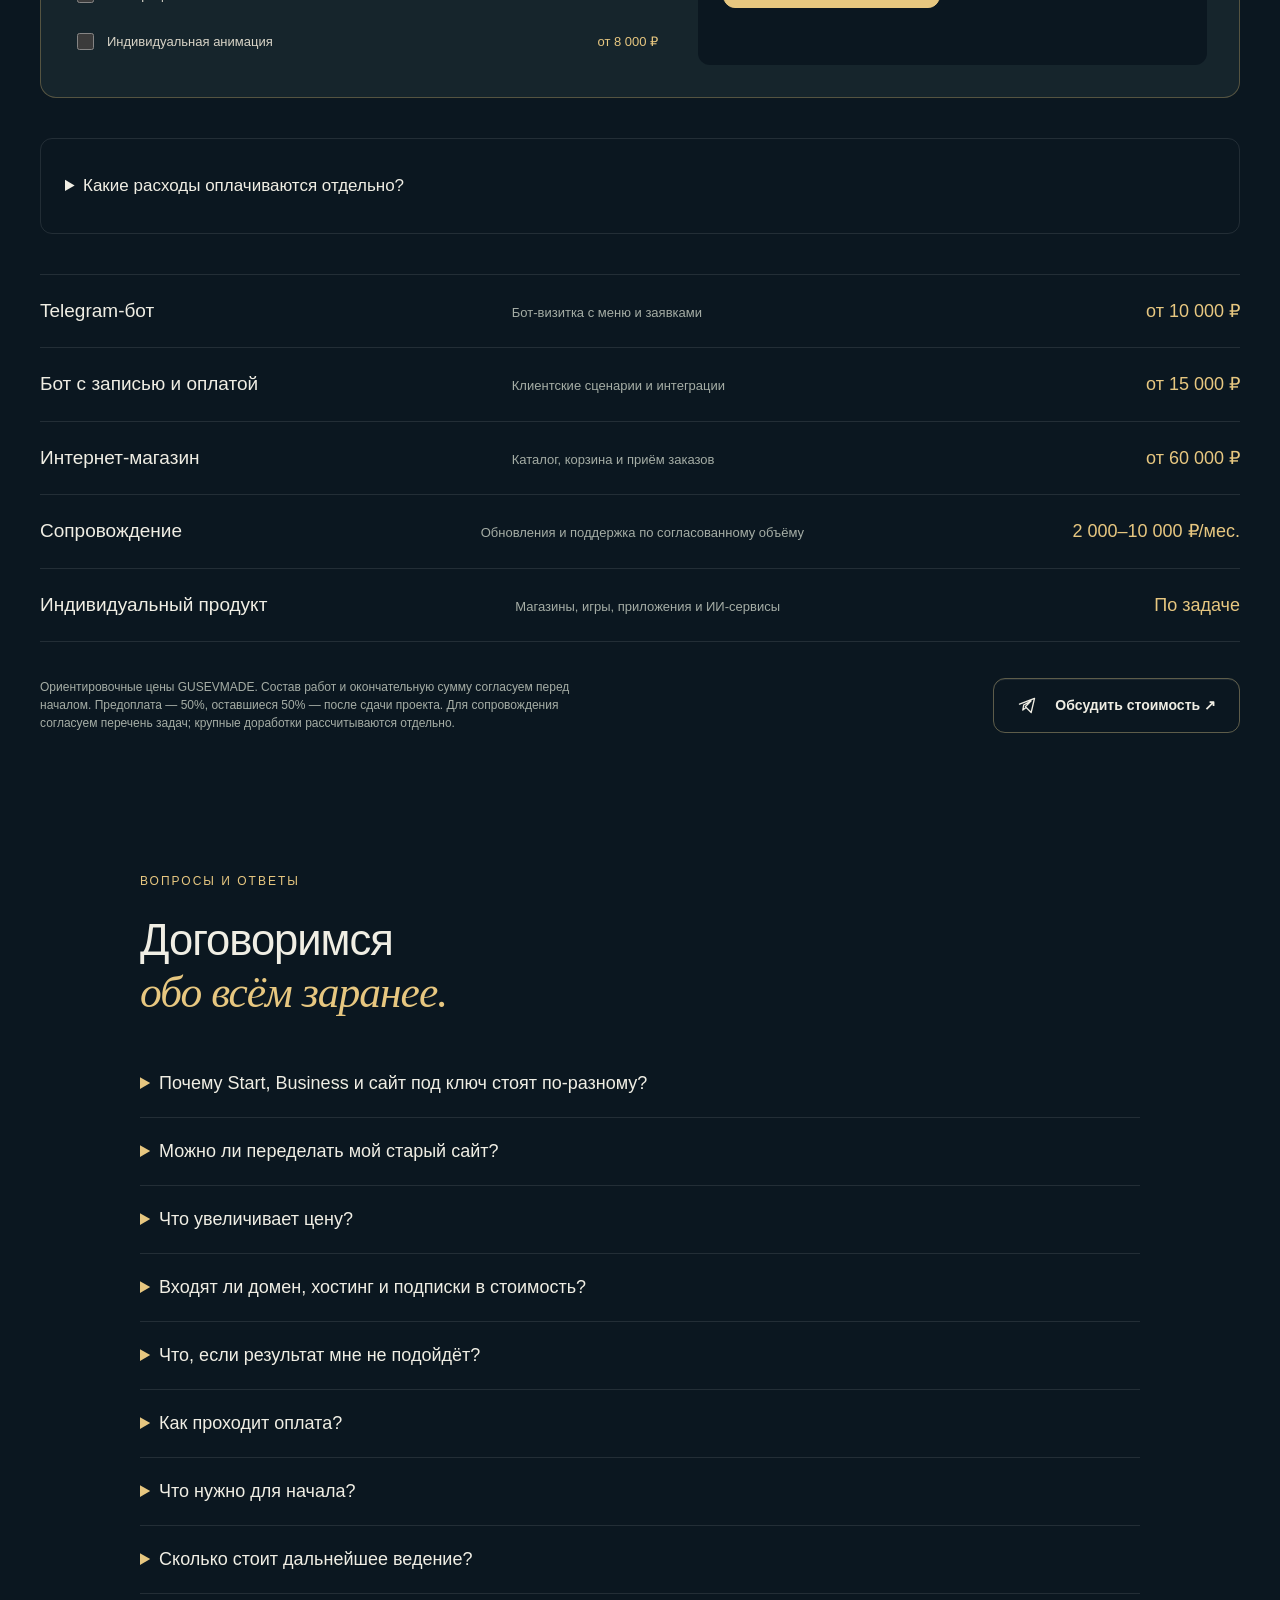
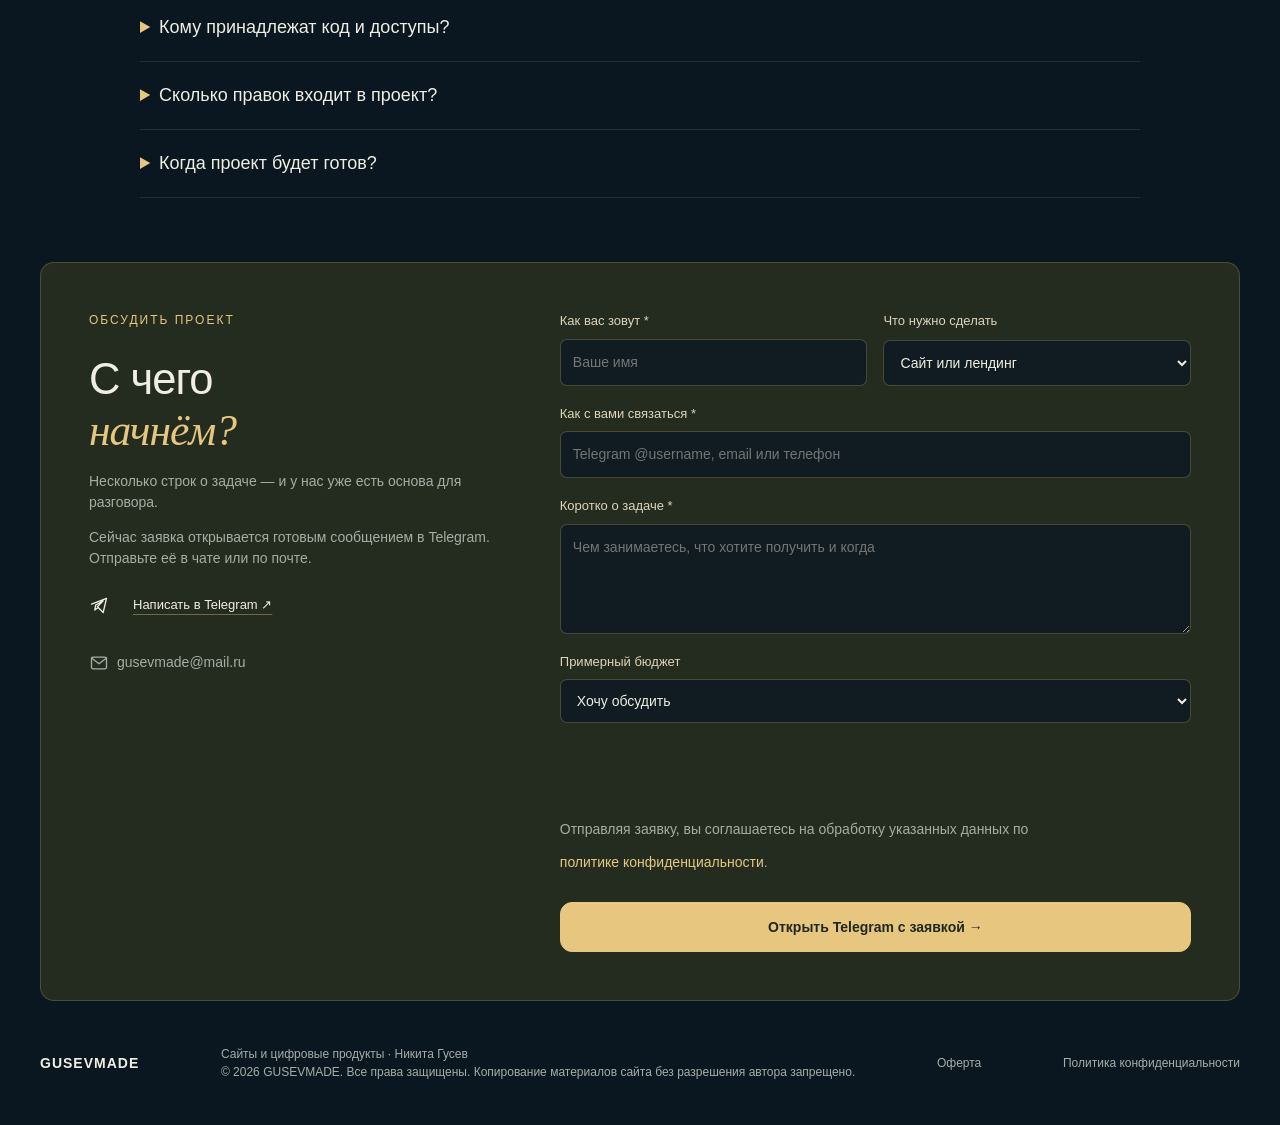
==== commit 062eb552: "Тарифы: сроки, правки, для кого, рекомендуемый тариф; вопрос про результат; отзывы скрыты до появлен" ====
--- a/index.html
+++ b/index.html
@@ -2,11 +2,11 @@
 <html lang="ru">
 <head><meta charset="utf-8"><meta name="viewport" content="width=device-width, initial-scale=1"><title>GUSEVMADE — сайты и цифровые продукты</title><meta name="description" content="Никита Гусев. Сайты, Telegram-боты, игры и цифровые продукты. От идеи до запуска."><link rel="stylesheet" href="style.css"><link rel="preload" as="image" href="assets/hero-landscape.webp"><link rel="preload" as="image" href="assets/rig-left.webp"><link rel="preload" as="image" href="assets/rig-right.webp"><link rel="preload" as="image" href="assets/rig-body.webp"><link rel="preload" as="image" href="assets/rig-coin.webp"></head>
 <body id="top">
-<header class="container header"><a class="logo" href="#"><span class="mark" aria-hidden="true"><span class="coin-spin"><img src="assets/coin-160.webp" width="80" height="80" alt=""><img src="assets/coin-160.webp" width="80" height="80" alt=""></span></span><span>GUSEVMADE<small>СДЕЛАНО ГУСЕВЫМ</small></span></a><button class="menu-toggle" type="button" aria-controls="main-nav" aria-expanded="false" aria-label="Открыть меню"><span aria-hidden="true">☰</span></button><nav id="main-nav" aria-label="Навигация"><a href="#work">Работы</a><a href="#services">Услуги</a><a href="#about">Обо мне</a><a href="#site-lab">Эскиз сайта</a><a href="#prices">Стоимость</a><a href="#reviews">Отзывы</a><a href="#contact">Контакты</a></nav><a class="button small" href="https://t.me/daspasibog" target="_blank" rel="noopener">Обсудить проект ↗</a></header>
+<header class="container header"><a class="logo" href="#"><span class="mark" aria-hidden="true"><span class="coin-spin"><img src="assets/coin-160.webp" width="80" height="80" alt=""><img src="assets/coin-160.webp" width="80" height="80" alt=""></span></span><span>GUSEVMADE<small>СДЕЛАНО ГУСЕВЫМ</small></span></a><button class="menu-toggle" type="button" aria-controls="main-nav" aria-expanded="false" aria-label="Открыть меню"><span aria-hidden="true">☰</span></button><nav id="main-nav" aria-label="Навигация"><a href="#work">Работы</a><a href="#services">Услуги</a><a href="#about">Обо мне</a><a href="#site-lab">Эскиз сайта</a><a href="#prices">Стоимость</a><a href="#reviews" id="nav-reviews" hidden>Отзывы</a><a href="#contact">Контакты</a></nav><a class="button small" href="https://t.me/daspasibog" target="_blank" rel="noopener">Обсудить проект ↗</a></header>
 <main>
 <section class="cover" aria-labelledby="cover-title">
 <div class="cover-stage" id="cover-stage"><div class="flight-scene" role="img" aria-label="Орёл с золотой монетой G: отдельные подвижные крылья"><div class="flight"><img class="rig-wing rig-left" src="assets/rig-left.webp" alt="" aria-hidden="true"><img class="rig-wing rig-right" src="assets/rig-right.webp" alt="" aria-hidden="true"><img class="rig-coin" src="assets/rig-coin.webp" alt="" aria-hidden="true"><img class="rig-body" src="assets/rig-body.webp" alt="" aria-hidden="true"><span class="rig-spark" aria-hidden="true"></span></div></div><button class="cover-replay" id="cover-replay" type="button">↻ Повторить прилёт</button></div>
-<div class="cover-copy"><p class="cover-eyebrow">ЦИФРОВЫЕ РЕШЕНИЯ ДЛЯ БИЗНЕСА</p><h1 id="cover-title">Сайты, которые<br>приносят результат</h1><p class="cover-description">Лендинги, сайты для бизнеса, Telegram-боты и цифровые сервисы. От идеи и дизайна до запуска и поддержки.</p><div class="cover-actions"><a class="button gold" href="#contact">Заказать проект <span>→</span></a><a class="button" href="#work">▷ Смотреть работы</a></div><div class="cover-benefits"><div><span>ϟ</span><b>Быстрый запуск</b><small>Сроки до старта</small></div><div><span>◎</span><b>Понятные цены</b><small>Без скрытых доплат</small></div><div><span>◇</span><b>Полный цикл</b><small>От идеи до запуска</small></div><div><span>♢</span><b>Поддержка</b><small>После запуска</small></div></div></div>
+<div class="cover-copy"><p class="cover-eyebrow">ЦИФРОВЫЕ РЕШЕНИЯ ДЛЯ БИЗНЕСА</p><h1 id="cover-title">Сайты, которые<br>приносят результат</h1><p class="cover-description">Лендинги, сайты для бизнеса, Telegram-боты и цифровые сервисы. От идеи и дизайна до запуска и поддержки.</p><div class="cover-actions"><a class="button gold" href="#contact">Заказать проект <span>→</span></a><a class="button" href="#work">▷ Смотреть работы</a></div><div class="cover-benefits"><div><span>ϟ</span><b>Быстрый запуск</b><small>От 2–3 дней до 2 недель</small></div><div><span>◎</span><b>Понятные цены</b><small>Без скрытых доплат</small></div><div><span>◇</span><b>Полный цикл</b><small>От идеи до запуска</small></div><div><span>♢</span><b>Поддержка</b><small>После запуска</small></div></div></div>
 </section>
 <section class="container section" id="services"><div class="section-heading"><div><p class="eyebrow">01 / УСЛУГИ</p><h2>Что нужно вашему<br>бизнесу?</h2></div><p>Начинаем с задачи. Подбираем формат,<br>согласовываем объём и собираем решение.</p></div><div class="new-build"><h3>Новый сайт с нуля</h3><p>Проектируем структуру, дизайн и функции под вашу задачу. Если у вас есть старый сайт, используем его как источник материалов для нового проекта. Доработка чужого сайта в эти тарифы не входит.</p></div><div class="service-grid"><article><span class="index">01 / WEB</span><h3>Сайты и лендинги</h3><p>Представить компанию, рассказать о продукте и помочь клиенту оставить заявку.</p><div class="service-bottom"><span>Лендинг от 30 000 ₽</span><a href="https://t.me/daspasibog" aria-label="Обсудить сайт">↗</a></div></article><article><span class="index">02 / AUTOMATION</span><h3>Telegram-боты и ИИ</h3><p>Отвечать на вопросы, принимать заявки и автоматизировать ежедневные процессы.</p><div class="service-bottom"><span>Бот от 10 000 ₽</span><a href="https://t.me/daspasibog" aria-label="Обсудить бота">↗</a></div></article><article><span class="index">03 / PRODUCTS</span><h3>Игры и приложения</h3><p>Интерактивные продукты для браузера, социальных сетей и игровых платформ.</p><div class="service-bottom"><span>HTML5-игра от 15 000 ₽</span><a href="https://t.me/daspasibog" aria-label="Обсудить игру">↗</a></div></article></div><p class="note">Начальные цены. Итоговая стоимость зависит от задачи и согласуется до старта.</p></section>
 <section class="container section" id="site-lab"><div class="section-heading"><div><p class="eyebrow">ПОПРОБУЙТЕ СВОЮ ИДЕЮ</p><h2>Каким будет<br><em>ваш новый сайт?</em></h2></div><p>Выберите настроение, цвет и блоки.<br>Эскиз меняется сразу — его можно добавить в заявку.</p></div>
@@ -15,21 +15,21 @@
 <section class="container section person" id="about"><figure class="author-portrait"><img src="assets/nikita-gusev.webp" width="896" height="1200" loading="lazy" decoding="async" alt="Никита Гусев в горах, рядом ноутбук на скале"><figcaption>Никита Гусев · GUSEVMADE</figcaption></figure><div><p class="eyebrow">ОБО МНЕ</p><h2>Никита Гусев.<br><em>От разговора до запуска.</em></h2><p class="lead">Создаю сайты, Telegram-ботов, игры и цифровые сервисы. Сам обсуждаю задачу, разрабатываю решение и помогаю после запуска.</p><p class="lead">В портфолио — собственные продукты и проекты, которые можно посмотреть в работе. Перед началом согласуем результат, стоимость и этапы.</p><div class="person-facts"><span>Личное общение</span><span>Предоплата 50%</span><span>Код и доступы у вас</span></div><a class="button" href="https://t.me/daspasibog" target="_blank" rel="noopener">Познакомиться в Telegram ↗</a></div></section><section class="container section about" id="approach"><div><p class="eyebrow">03 / ПОДХОД</p><h2>На связи человек,<br>который <em>делает.</em></h2><p class="lead">Я Никита Гусев. Создаю сайты, ботов, HTML5-игры и веб-приложения. Решения, которые предлагаю, сначала проверяю на собственных проектах.</p><a class="text-link" href="https://github.com/nikita0071007" target="_blank" rel="noopener">Мой GitHub ↗</a></div><ol class="steps"><li><span>01</span><div><h3>Обсуждаем задачу</h3><p>Что нужно бизнесу, какой результат ожидаем, какие сроки и бюджет.</p></div></li><li><span>02</span><div><h3>Согласовываем решение</h3><p>Структура и первый макет. Вы видите направление до запуска разработки.</p></div></li><li><span>03</span><div><h3>Собираем и запускаем</h3><p>Разработка, проверка на разных экранах и публикация.</p></div></li><li><span>04</span><div><h3>Передаю проект</h3><p>Код, доступы и инструкции остаются у вас. Обсуждаем дальнейшую поддержку.</p></div></li></ol></section>
 <section class="container section pricing" id="prices"><div class="section-heading"><div><p class="eyebrow">04 / СТОИМОСТЬ</p><h2>Понятный ориентир.<br><em>Точная смета до старта.</em></h2></div><p>Стоимость зависит от функций, объёма контента<br>и интеграций. Сначала обсуждаем вашу задачу.</p></div>
 <div class="package-grid">
-<article><span class="index">START</span><h3>Одна задача — одна страница</h3><strong>от 30 000 ₽</strong><ul><li>Лендинг до 5 смысловых блоков</li><li>Дизайн и адаптация под телефон</li><li>Контакты и кнопка заявки</li><li>Размещение ваших текстов и изображений</li><li>Базовые метаданные и запуск</li></ul><button type="button" class="button" data-package="start">Выбрать Start →</button></article>
-<article><span class="index">BUSINESS</span><h3>Подробная презентация бизнеса</h3><strong>от 45 000 ₽</strong><ul><li>Лендинг до 10 смысловых блоков</li><li>Индивидуальная композиция и адаптация</li><li>Форма заявки с согласованным каналом доставки</li><li>Галерея, FAQ и карточки услуг</li><li>Подключение аналитики, метаданные и запуск</li></ul><button type="button" class="button" data-package="business">Выбрать Business →</button></article>
-<article><span class="index">САЙТ ПОД КЛЮЧ</span><h3>Несколько услуг и направлений</h3><strong>от 70 000 ₽</strong><ul><li>До 5 страниц с общей системой дизайна</li><li>Структура, навигация и адаптация</li><li>Карточки услуг и форма заявки</li><li>Базовые метаданные и аналитика</li><li>Запуск, код, доступы и инструкция</li></ul><button type="button" class="button" data-package="site">Выбрать сайт →</button></article></div>
-<p class="note">Это базовый состав пакетов. Тексты, платные изображения, админка, сложные интеграции и 3D-сцены оцениваются отдельно. Этапы правок фиксируем в задании.</p>
+<article><span class="index">START</span><h3>Одна задача — одна страница</h3><p class="for">Для визитки, одной услуги или акции</p><strong>от 30 000 ₽</strong><ul><li>Лендинг до 5 смысловых блоков</li><li>Дизайн и адаптация под телефон</li><li>Контакты и кнопка заявки</li><li>Размещение ваших текстов и изображений</li><li>Базовые метаданные и запуск</li><li>Срок: 2–4 дня · 2 круга правок</li></ul><button type="button" class="button" data-package="start">Выбрать Start →</button></article>
+<article class="featured"><span class="badge">Рекомендую</span><span class="index">BUSINESS</span><h3>Подробная презентация бизнеса</h3><p class="for">Для бизнеса, которому нужно подробно рассказать об услугах</p><strong>от 45 000 ₽</strong><ul><li>Лендинг до 10 смысловых блоков</li><li>Индивидуальная композиция и адаптация</li><li>Форма заявки с согласованным каналом доставки</li><li>Галерея, FAQ и карточки услуг</li><li>Подключение аналитики, метаданные и запуск</li><li>Срок: 4–7 дней · 3 круга правок</li></ul><button type="button" class="button" data-package="business">Выбрать Business →</button></article>
+<article><span class="index">САЙТ ПОД КЛЮЧ</span><h3>Несколько услуг и направлений</h3><p class="for">Для компании с несколькими услугами и разделами</p><strong>от 70 000 ₽</strong><ul><li>До 5 страниц с общей системой дизайна</li><li>Структура, навигация и адаптация</li><li>Карточки услуг и форма заявки</li><li>Базовые метаданные и аналитика</li><li>Запуск, код, доступы и инструкция</li><li>Срок: 5–10 дней · 3 круга правок</li></ul><button type="button" class="button" data-package="site">Выбрать сайт →</button></article></div>
+<p class="note">Это базовый состав пакетов. Тексты, платные изображения, админка, сложные интеграции и 3D-сцены оцениваются отдельно. Сроки считаем с момента, когда получены тексты и материалы. Правки сверх включённых кругов согласуем отдельно. Интернет-магазин — обычно 1–2 недели (по каталогу и числу страниц).</p><p class="note examples">Примеры по срокам и объёму: <a href="projects.html#vizitka">чат-визитка врача</a> (2–3 дня), <a href="projects.html#fishing">Алтай-рыбалка</a> (около недели), <a href="projects.html#honey">Дом мёда</a> (1–2 недели, магазин и около десяти страниц).</p>
 <div class="estimate-panel" id="estimate"><div><p class="eyebrow">ПРЕДВАРИТЕЛЬНЫЙ РАСЧЁТ</p><h3>Из чего складывается стоимость</h3><label>Основа проекта<select id="estimate-package"><option value="start">Лендинг Start — 30 000 ₽</option><option value="business">Лендинг Business — 45 000 ₽</option><option value="site">Сайт под ключ — 70 000 ₽</option><option value="shop">Интернет-магазин — 60 000 ₽</option></select></label><fieldset><legend>Дополнительные задачи</legend><label class="check-option"><input type="checkbox" name="extra" value="texts" data-price="5000">Подготовка текстов <span>от 5 000 ₽</span></label><label class="check-option"><input type="checkbox" name="extra" value="cms" data-price="10000">Управление контентом <span>от 10 000 ₽</span></label><label class="check-option"><input type="checkbox" name="extra" value="crm" data-price="7000">Интеграция с CRM <span>от 7 000 ₽</span></label><label class="check-option"><input type="checkbox" name="extra" value="motion" data-price="8000">Индивидуальная анимация <span>от 8 000 ₽</span></label></fieldset></div><div class="estimate-result"><span>Ориентир за разработку</span><output id="estimate-total" aria-live="polite">от 30 000 ₽</output><p>Предоплата 50% от согласованной суммы.<br><span id="estimate-deposit">Ориентир предоплаты — 15 000 ₽.</span></p><p id="estimate-lines"></p><p class="note">Расчёт предварительный. Личные кабинеты, сложные боты и полноценное 3D требуют отдельной оценки. Подписки и инфраструктура оплачиваются отдельно.</p><button class="button gold" id="use-estimate" type="button">Обсудить этот расчёт →</button></div></div>
 <details class="platform-cost"><summary>Какие расходы оплачиваются отдельно?</summary><p>Домен, хостинг и подписки сервисов не входят в разработку. Если выбираем конструктор, добавляется его подписка. Подход и все регулярные расходы согласуем до старта.</p><a class="text-link" href="https://tilda.cc/ru/pricing/" target="_blank" rel="noopener">Тарифы Tilda на официальном сайте ↗</a></details>
 <div class="price-table"><div><h3>Telegram-бот</h3><p>Бот-визитка с меню и заявками</p><strong>от 10 000 ₽</strong></div><div><h3>Бот с записью и оплатой</h3><p>Клиентские сценарии и интеграции</p><strong>от 15 000 ₽</strong></div><div><h3>Интернет-магазин</h3><p>Каталог, корзина и приём заказов</p><strong>от 60 000 ₽</strong></div><div><h3>Сопровождение</h3><p>Обновления и поддержка по согласованному объёму</p><strong>2 000–10 000 ₽/мес.</strong></div><div><h3>Индивидуальный продукт</h3><p>Магазины, игры, приложения и ИИ-сервисы</p><strong>По задаче</strong></div></div><div class="price-footer"><p>Ориентировочные цены GUSEVMADE. Состав работ и окончательную сумму согласуем перед началом. Предоплата — 50%, оставшиеся 50% — после сдачи проекта. Для сопровождения согласуем перечень задач; крупные доработки рассчитываются отдельно.</p><a class="button" href="https://t.me/daspasibog" target="_blank" rel="noopener">Обсудить стоимость ↗</a></div>
 </section><section class="container section faq" id="faq"><p class="eyebrow">ВОПРОСЫ И ОТВЕТЫ</p><h2>Договоримся<br><em>обо всём заранее.</em></h2>
-<details><summary>Почему Start, Business и сайт под ключ стоят по-разному?</summary><p>Start решает одну задачу на небольшой странице. Business включает больше блоков и настройку заявок и аналитики. Сайт под ключ состоит из нескольких страниц и требует дополнительной работы над структурой, навигацией и контентом. Подробный состав указан в карточках тарифов.</p></details><details><summary>Можно ли переделать мой старый сайт?</summary><p>Моя специализация — создание новых сайтов с нуля. Старый сайт можно использовать как источник текстов и материалов. Новую структуру и дизайн разрабатываем под актуальные задачи; перенос контента и адресов согласуем отдельно.</p></details><details><summary>Что увеличивает цену?</summary><p>Количество страниц, подготовка текстов, админка, каталог, оплата, интеграции, сложная анимация и 3D. До старта составляем перечень работ. Калькулятор даёт первоначальный ориентир; окончательная смета формируется по заданию.</p></details><details><summary>Входят ли домен, хостинг и подписки в стоимость?</summary><p>Эти расходы рассчитываются отдельно. До запуска согласуем платформу, тариф размещения и необходимые сервисы. Для конструктора учитываем его подписку, для сайта на коде — выбранный хостинг и используемые внешние сервисы.</p></details><details><summary>Как проходит оплата?</summary><p>После согласования задачи и стоимости вносится предоплата 50%. Оставшиеся 50% оплачиваются после сдачи проекта.</p></details>
+<details><summary>Почему Start, Business и сайт под ключ стоят по-разному?</summary><p>Start решает одну задачу на небольшой странице. Business включает больше блоков и настройку заявок и аналитики. Сайт под ключ состоит из нескольких страниц и требует дополнительной работы над структурой, навигацией и контентом. Подробный состав указан в карточках тарифов.</p></details><details><summary>Можно ли переделать мой старый сайт?</summary><p>Моя специализация — создание новых сайтов с нуля. Старый сайт можно использовать как источник текстов и материалов. Новую структуру и дизайн разрабатываем под актуальные задачи; перенос контента и адресов согласуем отдельно.</p></details><details><summary>Что увеличивает цену?</summary><p>Количество страниц, подготовка текстов, админка, каталог, оплата, интеграции, сложная анимация и 3D. До старта составляем перечень работ. Калькулятор даёт первоначальный ориентир; окончательная смета формируется по заданию.</p></details><details><summary>Входят ли домен, хостинг и подписки в стоимость?</summary><p>Эти расходы рассчитываются отдельно. До запуска согласуем платформу, тариф размещения и необходимые сервисы. Для конструктора учитываем его подписку, для сайта на коде — выбранный хостинг и используемые внешние сервисы.</p></details><details><summary>Что, если результат мне не подойдёт?</summary><p>Сначала согласуем структуру и первый макет — вы видите направление до запуска разработки. Правки в рамках тарифа вношу, пока результат не совпадёт с согласованным заданием. Оплата идёт двумя частями: 50% до начала и 50% после сдачи.</p></details><details><summary>Как проходит оплата?</summary><p>После согласования задачи и стоимости вносится предоплата 50%. Оставшиеся 50% оплачиваются после сдачи проекта.</p></details>
 <details><summary>Что нужно для начала?</summary><p>Расскажите о бизнесе, задаче и желаемых сроках. Если есть тексты, фотографии, фирменный стиль или примеры сайтов — пришлите их. Состав необходимых материалов определим вместе.</p></details>
 <details><summary>Сколько стоит дальнейшее ведение?</summary><p>Ориентир — 2 000–10 000 ₽ в месяц. Стоимость зависит от частоты обновлений и объёма поддержки. Перечень задач согласуем заранее. Новые разделы и сложные функции оцениваются отдельно.</p></details>
 <details><summary>Кому принадлежат код и доступы?</summary><p>После сдачи проекта передаю вам код, доступы и инструкции по работе с сайтом.</p></details>
 <details><summary>Сколько правок входит в проект?</summary><p>Количество этапов согласования и объём правок фиксируем перед началом. Если задача меняется в процессе, сначала обсуждаем влияние на стоимость и сроки.</p></details>
-<details><summary>Когда проект будет готов?</summary><p>Срок зависит от функций, объёма контента и интеграций. До начала работ согласуем этапы и дату сдачи.</p></details></section>
-<section class="container section reviews" id="reviews"><div class="section-heading"><div><p class="eyebrow">ОТЗЫВЫ</p><h2>Слово<br><em>клиентов.</em></h2></div><p>Показываем только настоящие отзывы<br>с согласия авторов.</p></div><div id="reviews-list" class="reviews-list"><article class="review-soon"><h3>Скоро</h3><p>Первые отзывы появятся после завершения клиентских проектов. Мы не публикуем выдуманные отзывы.</p></article></div></section>
+<details><summary>Когда проект будет готов?</summary><p>Чат-визитка на одну страницу — 2–3 дня, небольшой магазин — около недели, сайт с каталогом и десятком страниц — 1–2 недели. Точный срок зависит от функций, объёма контента и интеграций; до начала работ согласуем этапы и дату сдачи.</p></details></section>
+<section class="container section reviews" id="reviews" hidden><div class="section-heading"><div><p class="eyebrow">ОТЗЫВЫ</p><h2>Слово<br><em>клиентов.</em></h2></div><p>Показываем только настоящие отзывы<br>с согласия авторов.</p></div><div id="reviews-list" class="reviews-list"><article class="review-soon"><h3>Скоро</h3><p>Первые отзывы появятся после завершения клиентских проектов. Мы не публикуем выдуманные отзывы.</p></article></div></section>
 <section class="container contact request-section" id="contact"><div><p class="eyebrow">ОБСУДИТЬ ПРОЕКТ</p><h2>С чего<br><em>начнём?</em></h2><p>Несколько строк о задаче — и у нас уже есть основа для разговора.</p><p id="selection-status" role="status" aria-live="polite"></p><p id="delivery-note">Сейчас заявка открывается готовым сообщением в Telegram. Отправьте её в чате или по почте.</p><a class="text-link" href="https://t.me/daspasibog" target="_blank" rel="noopener">Написать в Telegram ↗</a><p><a href="mailto:gusevmade@mail.ru">gusevmade@mail.ru</a></p></div>
 <form id="project-form"><div class="form-row"><label>Как вас зовут *<input name="name" required maxlength="80" autocomplete="name" placeholder="Ваше имя"></label><label>Что нужно сделать<select name="service"><option>Сайт или лендинг</option><option>Telegram-бот</option><option>Игра или приложение</option><option>ИИ и автоматизация</option><option>Сопровождение</option><option>Помогите определиться</option></select></label></div><label>Как с вами связаться *<input name="contact" required minlength="3" maxlength="160" autocomplete="email" placeholder="Telegram @username, email или телефон"></label><label>Коротко о задаче *<textarea name="task" required minlength="10" maxlength="1500" rows="4" placeholder="Чем занимаетесь, что хотите получить и когда"></textarea></label><label>Примерный бюджет<select name="budget"><option>Хочу обсудить</option><option>До 30 000 ₽</option><option>30 000–50 000 ₽</option><option>50 000–100 000 ₽</option><option>От 100 000 ₽</option><option>Сопровождение 2 000–10 000 ₽/мес.</option></select></label><label class="honeypot" aria-hidden="true">Ваш сайт<input name="website" tabindex="-1" autocomplete="off"></label><div id="anti-spam"></div><p id="delivery-status" role="status" aria-live="polite"></p><p class="consent-note">Отправляя заявку, вы соглашаетесь на обработку указанных данных по <a href="privacy.html" target="_blank" rel="noopener">политике конфиденциальности</a>.</p><button id="submit-lead" class="button gold" type="submit">Открыть Telegram с заявкой →</button><div id="brief-result" hidden><label>Ваша заявка<textarea id="brief-text" readonly rows="7"></textarea></label><div class="brief-actions"><button class="button" type="button" id="copy-brief">Скопировать</button><a id="send-telegram" class="button gold" href="https://t.me/daspasibog" target="_blank" rel="noopener">Открыть Telegram ↗</a><a id="send-email" class="button" href="mailto:gusevmade@mail.ru">Отправить по почте ↗</a></div><p id="brief-status" role="status" aria-live="polite">Проверьте текст и отправьте заявку в выбранном приложении.</p></div><noscript><p>Для подготовки заявки включите JavaScript или напишите напрямую в Telegram.</p></noscript></form></section>
 </main><footer class="container"><a class="logo" href="#">GUSEVMADE</a><span>Сайты и цифровые продукты · Никита Гусев<br>© 2026 GUSEVMADE. Все права защищены. Копирование материалов сайта без разрешения автора запрещено.</span><a href="oferta.html">Оферта</a><a href="privacy.html">Политика конфиденциальности</a></footer>
--- a/style.css
+++ b/style.css
@@ -506,3 +506,10 @@
 .project-art.ariadna{min-height:320px}
 .ariadna-face{position:absolute;right:0;bottom:0;height:100%;width:auto;max-width:62%;object-fit:cover;object-position:center top;-webkit-mask-image:linear-gradient(to left,#000 55%,transparent);mask-image:linear-gradient(to left,#000 55%,transparent);opacity:.95}
 .project-art.ariadna strong{max-width:50%;position:relative}
+
+/* tariffs */
+.package-grid article{position:relative}
+.package-grid .for{color:var(--muted);font-size:14px;margin:6px 0 10px;min-height:2.6em}
+.package-grid .featured{border-color:var(--gold);box-shadow:0 0 0 1px var(--gold),0 18px 50px #0006}
+.package-grid .badge{position:absolute;top:-12px;right:20px;background:linear-gradient(#f7dc9c,#d9a94d);color:#2a1c05;font-size:12px;font-weight:700;padding:4px 12px;border-radius:99px}
+.note.examples a{color:var(--gold)}
